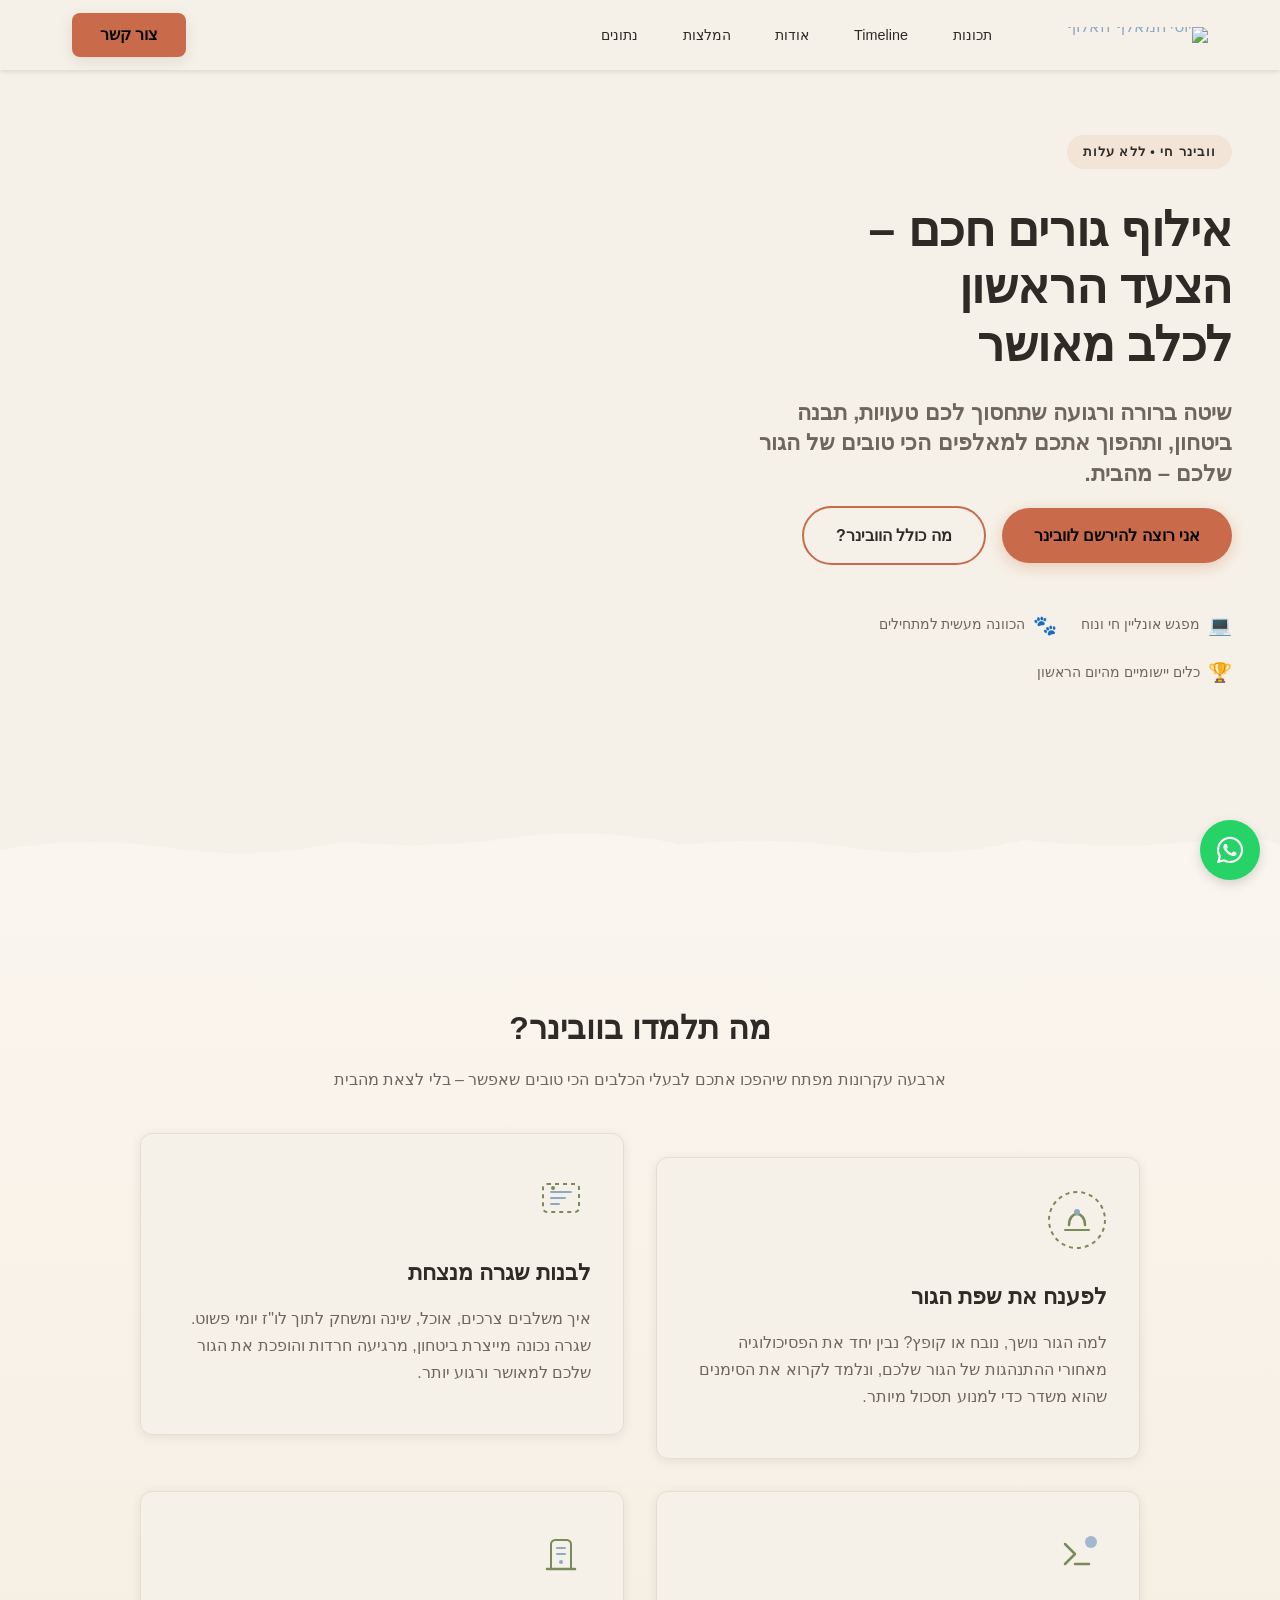
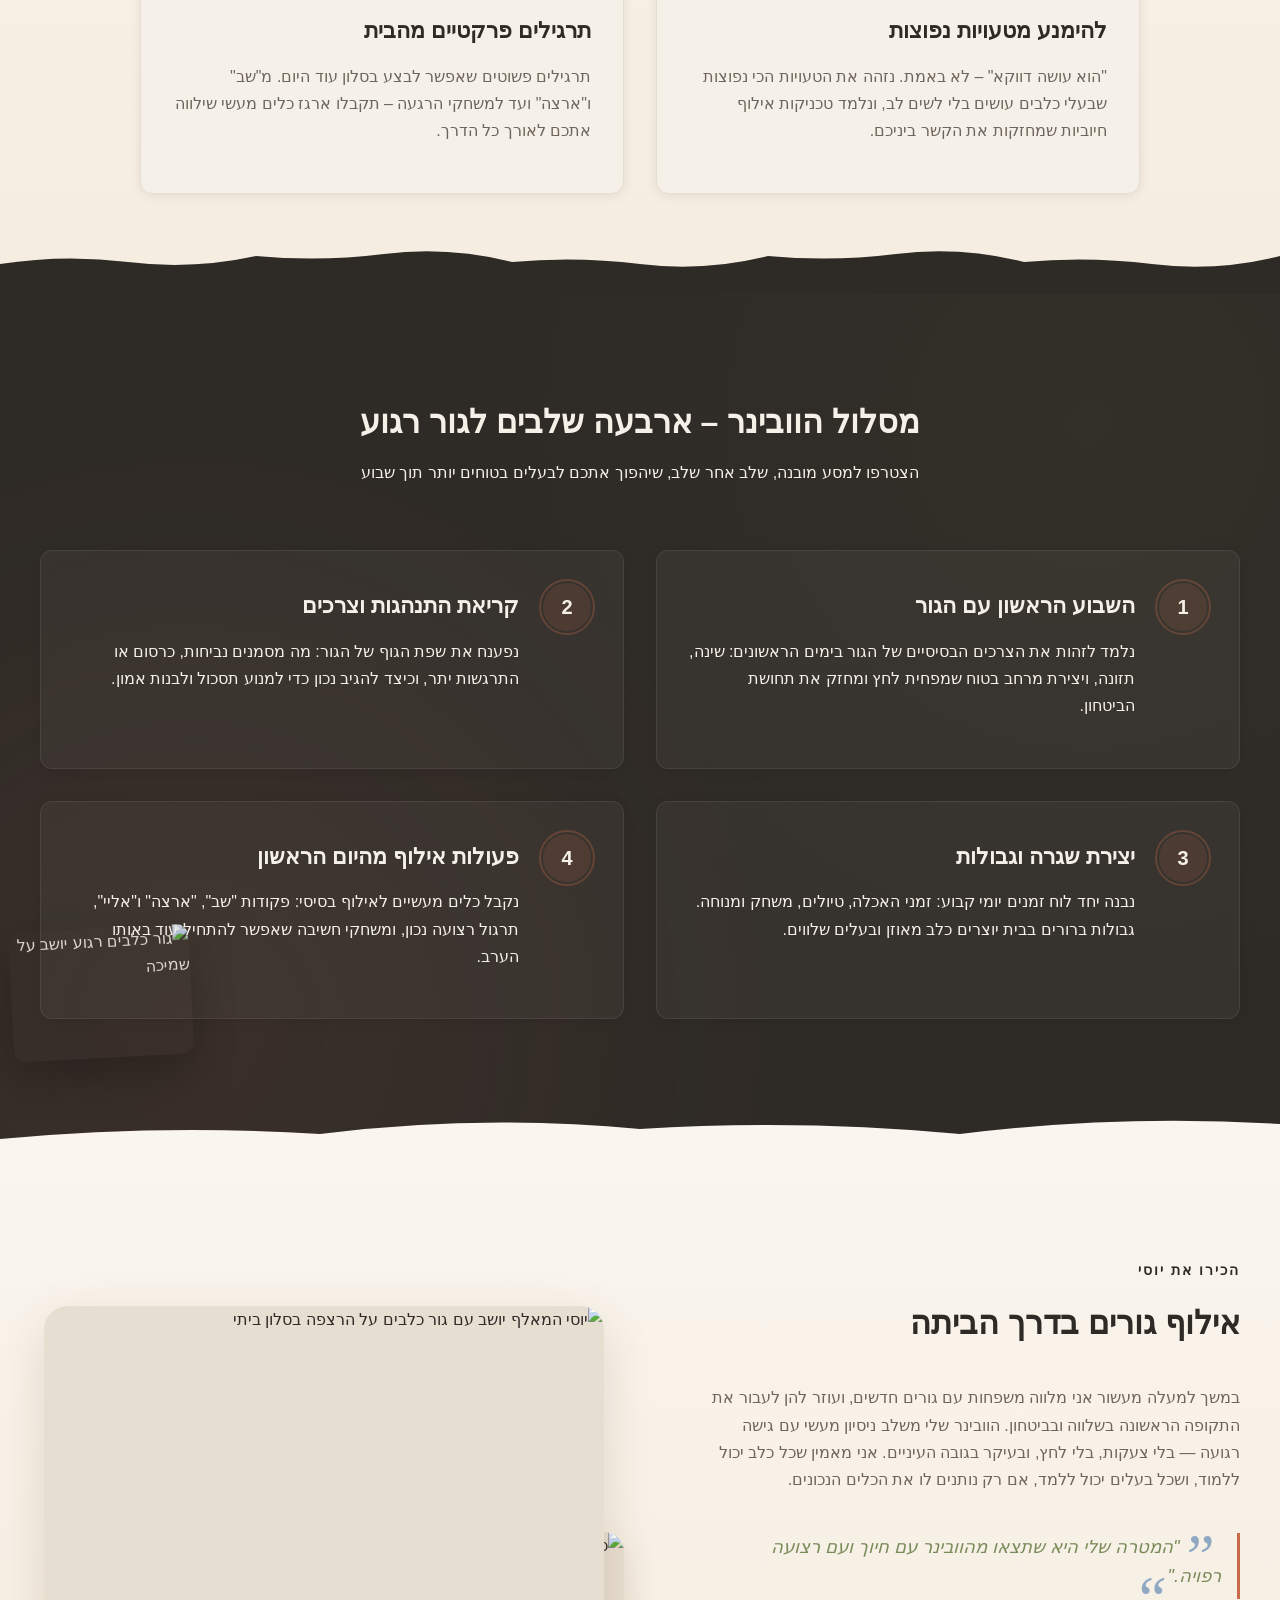
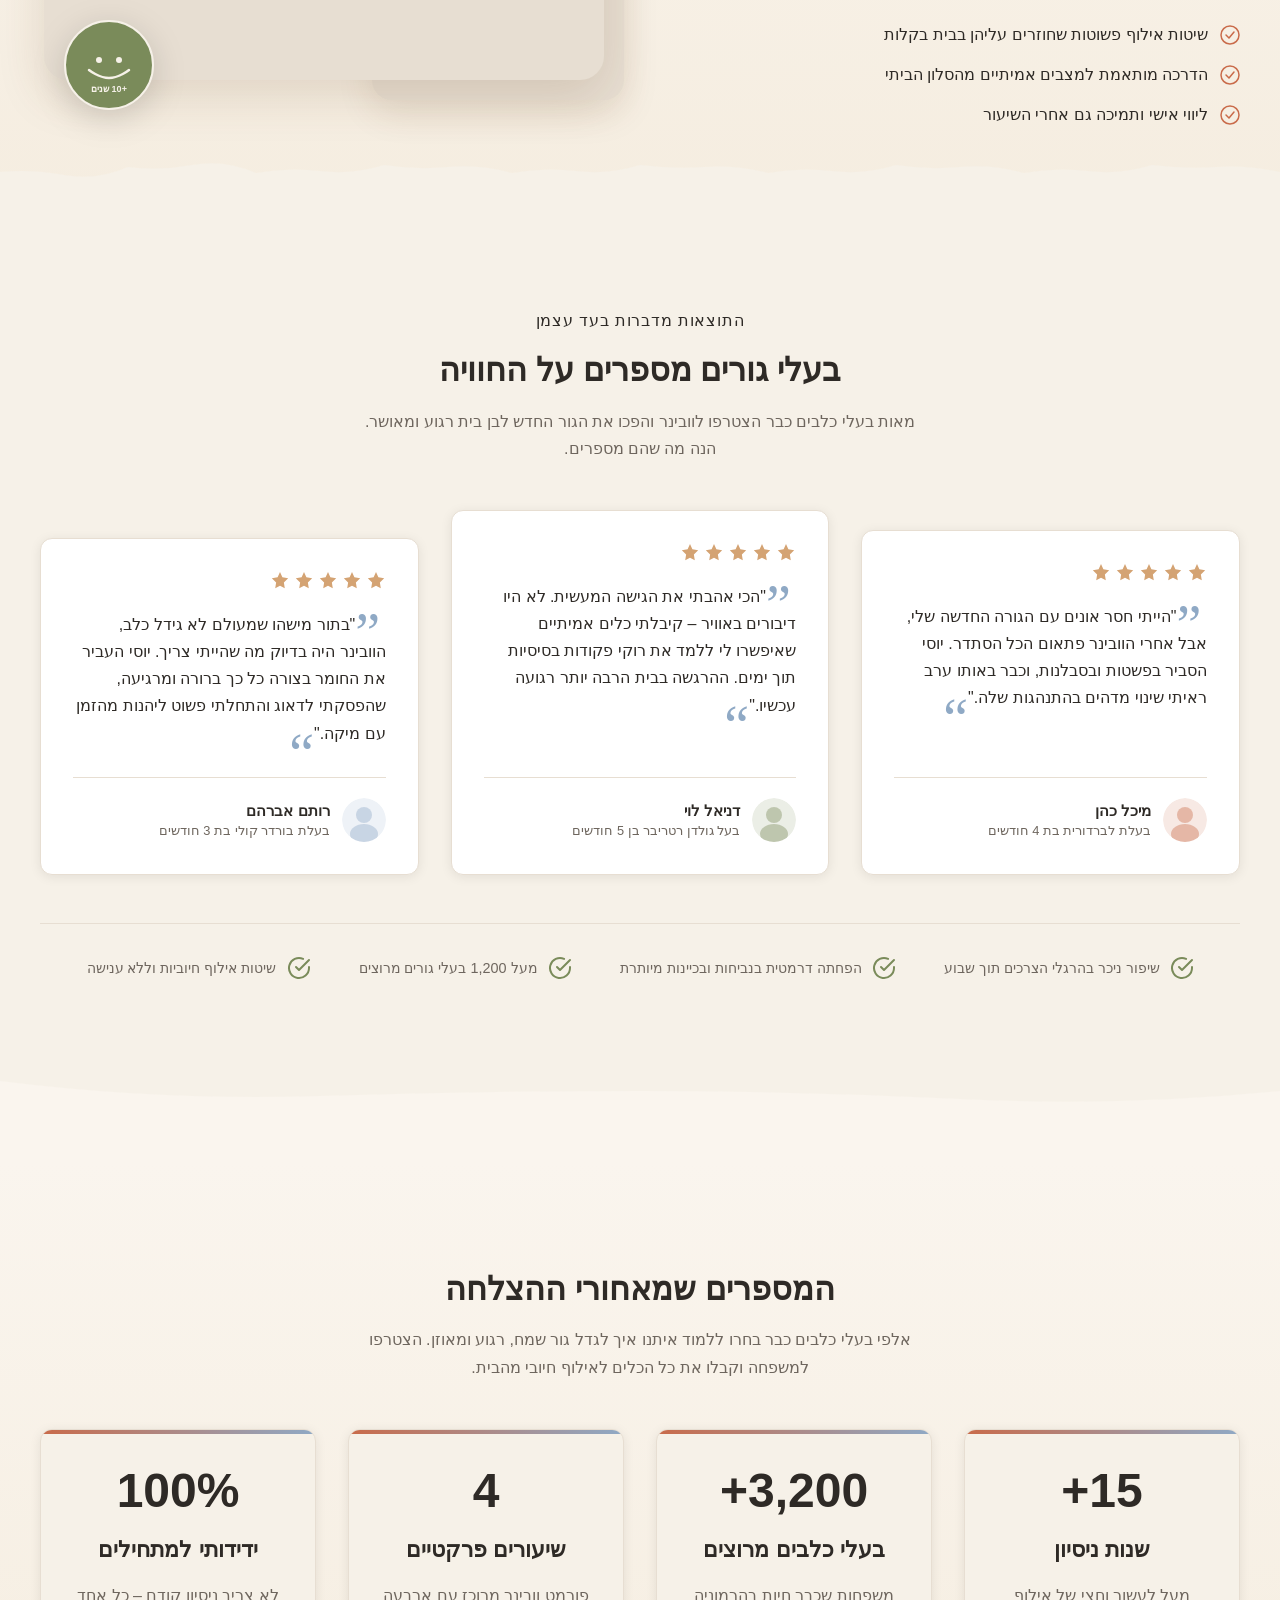
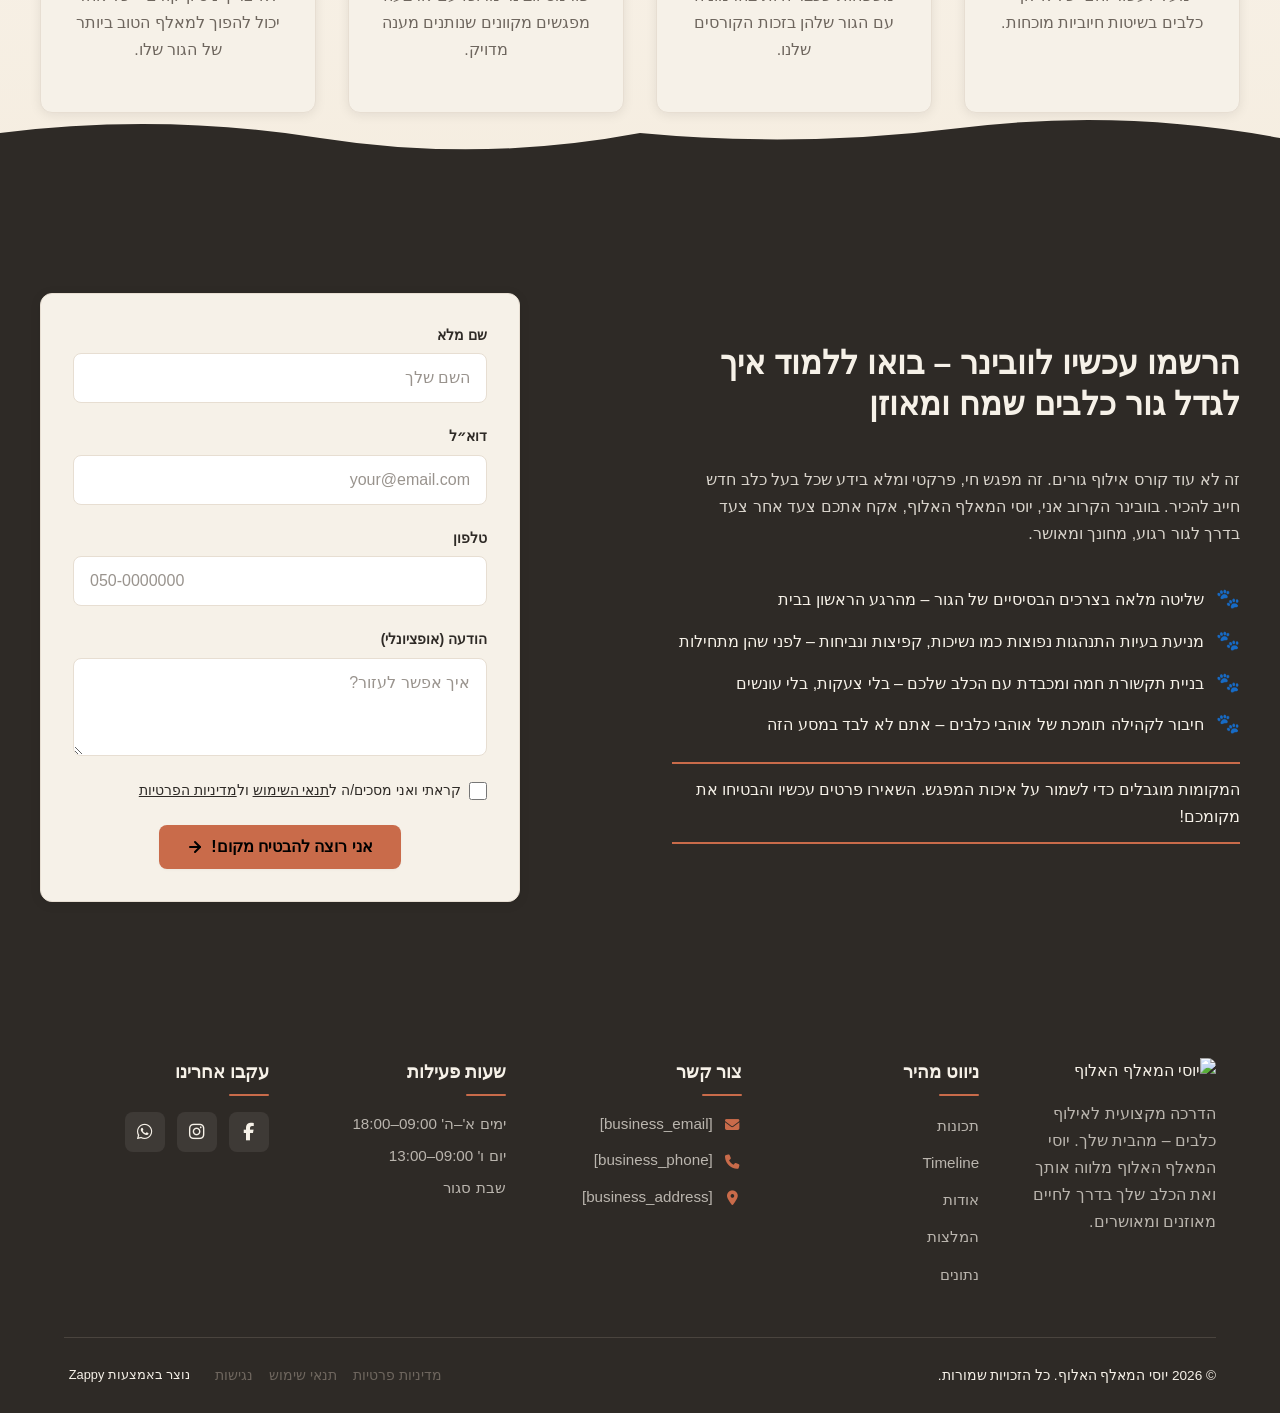
==== public/index.html @ 46dae502 "Initial website commit" ====
<!doctype html><html dir="rtl" lang="he"><head><meta charset="UTF-8"><meta content="width=device-width,initial-scale=1" name="viewport"><meta content="index, follow" name="robots"><title>אילוף גורים בשידור חי — יוסי המאלף האלוף</title><meta content="הצטרפו לוובינר אילוף גורים מקוון עם יוסי המאלף האלוף ולמדו שיטות אילוף מעשיות, פתרונות להתנהגויות נפוצות ובניית תקשורת מנצחת עם הגור החדש שלכם. הירשמו עכשיו!" name="description"><meta content="אילוף גורים אונליין, קורס אילוף כלבים בשידור חי, וובינר אילוף גורים, לימוד אילוף כלבים מהבית, אילוף גורים מתחילים" name="keywords"><link href="/assets/favicon.ico" rel="icon" type="image/x-icon"><link href="/assets/favicon-16x16.png" rel="icon" type="image/png" sizes="16x16"><link href="/assets/favicon-32x32.png" rel="icon" type="image/png" sizes="32x32"><link href="/assets/favicon-48x48.png" rel="icon" type="image/png" sizes="48x48"><link href="/assets/favicon-192x192.png" rel="icon" type="image/png" sizes="192x192"><link href="/assets/favicon-512x512.png" rel="icon" type="image/png" sizes="512x512"><link href="/assets/apple-touch-icon.png" rel="apple-touch-icon"><script>!function(){"use strict";var t="85d614ec-9778-421d-ad8a-aecf2ba2b3a2",e="https://api.zappy5.com/api/analytics/track",a=18e5,n=2592e6,o=!0,i=!0,r=!0;var s=function(){var e="zappy_visitor_"+t,a=null;try{if(a=localStorage.getItem(e)){var o=JSON.parse(a),i=Date.now();if(i-o.created<n)return o.lastSeen=i,localStorage.setItem(e,JSON.stringify(o)),o.id}}catch(t){console.warn("Zappy Analytics: LocalStorage not available")}var r="zv_"+Date.now()+"_"+Math.random().toString(36).substr(2,9);try{localStorage.setItem(e,JSON.stringify({id:r,created:Date.now(),lastSeen:Date.now()}))}catch(t){}return r}(),c=function(){var e="zappy_session_"+t,n=null;try{if(n=sessionStorage.getItem(e)){var o=JSON.parse(n),i=Date.now();if(i-o.timestamp<a)return o.timestamp=i,sessionStorage.setItem(e,JSON.stringify(o)),o.id}}catch(t){console.warn("Zappy Analytics: SessionStorage not available")}var r="zs_"+Date.now()+"_"+Math.random().toString(36).substr(2,9);try{sessionStorage.setItem(e,JSON.stringify({id:r,timestamp:Date.now()}))}catch(t){}return r}();function l(a,n){n=n||{};var o={website_id:t,event_type:a,page_path:window.location.pathname,referrer:document.referrer||"direct",visitor_id:s,session_id:c,metadata:n};if(navigator.sendBeacon){var i=new Blob([JSON.stringify(o)],{type:"application/json"});navigator.sendBeacon(e,i)}else fetch(e,{method:"POST",headers:{"Content-Type":"application/json"},body:JSON.stringify(o),keepalive:!0}).catch(function(t){console.warn("Zappy Analytics: Failed to track event",t)})}o&&l("pageview",{title:document.title,url:window.location.href}),i&&document.addEventListener("click",function(t){var e=t.target;if("BUTTON"===e.tagName||e.closest("button")){var a="BUTTON"===e.tagName?e:e.closest("button");l("click",{element:"button",text:a.textContent.trim().substring(0,100),id:a.id||null,class:a.className||null})}else if("A"===e.tagName||e.closest("a")){var n="A"===e.tagName?e:e.closest("a");l("navigation",{element:"link",text:n.textContent.trim().substring(0,100),href:n.href,external:n.hostname!==window.location.hostname})}},!0),r&&document.addEventListener("submit",function(t){var e=t.target;l("form_submit",{form_id:e.id||null,form_name:e.name||null,form_action:e.action||null,form_method:e.method||"GET"})},!0);var d=Date.now();window.addEventListener("beforeunload",function(){l("page_unload",{time_on_page:Math.floor((Date.now()-d)/1e3),page_path:window.location.pathname})}),window.zappyAnalytics={track:l,getVisitorId:function(){return s},getSessionId:function(){return c}}}()</script><meta content="אילוף גורים בשידור חי — יוסי המאלף האלוף" property="og:title"><meta content="הצטרפו לוובינר אילוף גורים מקוון עם יוסי המאלף האלוף ולמדו שיטות אילוף מעשיות, פתרונות להתנהגויות נפוצות ובניית תקשורת מנצחת עם הגור החדש שלכם. הירשמו עכשיו!" property="og:description"><meta content="summary_large_image" name="twitter:card"><meta content="אילוף גורים בשידור חי — יוסי המאלף האלוף" name="twitter:title"><meta content="הצטרפו לוובינר אילוף גורים מקוון עם יוסי המאלף האלוף ולמדו שיטות אילוף מעשיות, פתרונות להתנהגויות נפוצות ובניית תקשורת מנצחת עם הגור החדש שלכם. הירשמו עכשיו!" name="twitter:description"><meta content="website" property="og:type"><meta content="he_IL" property="og:locale"><link href="https://cdnjs.cloudflare.com/ajax/libs/font-awesome/6.4.0/css/all.min.css" rel="stylesheet"><style>.skip-link{position:absolute;top:0;left:0;transform:translateY(-200%);padding:12px 18px;background:var(--bg-dark,#1a1a1a);color:var(--text-light,#fff);font-weight:600;border-radius:0 0 8px 0;z-index:10000}.skip-link:focus{transform:none;outline:2px solid var(--ring,#fff);outline-offset:2px}:focus-visible{outline:2px solid var(--ring,currentColor);outline-offset:3px}</style><link href="/assets/favicon.ico" rel="icon" type="image/x-icon"><link href="/assets/favicon-16x16.png" rel="icon" type="image/png" sizes="16x16"><link href="/assets/favicon-32x32.png" rel="icon" type="image/png" sizes="32x32"><link href="/assets/favicon-48x48.png" rel="icon" type="image/png" sizes="48x48"><link href="/assets/favicon-192x192.png" rel="icon" type="image/png" sizes="192x192"><link href="/assets/favicon-512x512.png" rel="icon" type="image/png" sizes="512x512"><link href="/assets/apple-touch-icon.png" rel="apple-touch-icon"><link href="https://cdn.jsdelivr.net/npm/vanilla-cookieconsent@3/dist/cookieconsent.css" rel="stylesheet"><script src="https://cdn.jsdelivr.net/npm/vanilla-cookieconsent@3/dist/cookieconsent.umd.js"></script><script src="https://cdn.jsdelivr.net/gh/mickidum/acc_toolbar/acctoolbar/acctoolbar.min.js"></script><link href="/styles.css" rel="stylesheet"><script>window.ZAPPY_WEBSITE_ID="85d614ec-9778-421d-ad8a-aecf2ba2b3a2",window.ZAPPY_API_BASE="https://api.zappy5.com"</script><style id="zappy-dropdown-submenu-styles">#navMenu li:has(.sub-menu),.nav-menu li:has(.sub-menu),.navbar li:has(.sub-menu),nav li:has(.sub-menu){position:relative}#navMenu .sub-menu,.nav-menu .sub-menu,.navbar .sub-menu,nav .sub-menu{display:block!important;position:absolute!important;top:100%;left:0;min-width:220px;background:#fff;border-radius:8px;box-shadow:0 8px 25px rgba(0,0,0,.15);padding:8px 0;opacity:0;visibility:hidden;transform:translateY(10px);transition:all .3s ease;z-index:1000;list-style:none;pointer-events:none}#navMenu li:hover>.sub-menu,.nav-menu li:hover>.sub-menu,.navbar li:hover>.sub-menu,nav li:hover>.sub-menu{opacity:1!important;visibility:visible!important;transform:translateY(0)!important;pointer-events:auto!important}.sub-menu li{list-style:none;margin:0;padding:0}.sub-menu a{display:block!important;padding:10px 16px!important;color:var(--text-dark,#333)!important;font-weight:500;text-decoration:none;white-space:nowrap;transition:background-color .2s}.sub-menu .zappy-nav-child>a{padding-left:28px!important;font-size:.9em!important;opacity:.85!important}[dir=rtl] .sub-menu .zappy-nav-child>a,html[lang=ar] .sub-menu .zappy-nav-child>a,html[lang=he] .sub-menu .zappy-nav-child>a{padding-left:10px!important;padding-right:28px!important}.sub-menu .zappy-nav-parent>a{font-weight:600!important}.sub-menu a:hover{background-color:#f5f5f5}[dir=rtl] .nav-menu .sub-menu,[dir=rtl] .navbar .sub-menu,[dir=rtl] nav .sub-menu,html[lang=ar] .nav-menu .sub-menu,html[lang=ar] .navbar .sub-menu,html[lang=ar] nav .sub-menu,html[lang=he] .nav-menu .sub-menu,html[lang=he] .navbar .sub-menu,html[lang=he] nav .sub-menu{left:auto!important;right:0!important}.sub-menu:empty,.sub-menu:not(:has(li)):not(:has(> a)),.sub-menu:not(:has(li:not(.zappy-hidden-menu-item))):not(:has(> a)){display:none!important;opacity:0!important;visibility:hidden!important;pointer-events:none!important}li:has(.menu-group-title):hover>.sub-menu{opacity:1!important;visibility:visible!important;transform:translateY(0)!important;pointer-events:auto!important}#navMenu>li>.menu-group-title,.nav-menu>li>.menu-group-title{display:inline-block;padding:.5rem 1rem;cursor:default;user-select:none}@media (max-width:768px){#navMenu .sub-menu,.nav-menu .sub-menu,.navbar .sub-menu,nav .sub-menu{position:static!important;transform:none!important;box-shadow:none!important;background:0 0!important;max-height:0;overflow:hidden;opacity:0;visibility:hidden;transition:max-height .3s ease,opacity .3s ease;padding:0!important;border-radius:0!important}#navMenu .sub-menu.mobile-expanded,.nav-menu .sub-menu.mobile-expanded,.navbar .sub-menu.mobile-expanded{max-height:none!important;overflow-y:visible!important;opacity:1!important;visibility:visible!important;padding:8px 0 8px 16px!important}[dir=rtl] .sub-menu.mobile-expanded,html[lang=he] .sub-menu.mobile-expanded{padding:8px 16px 8px 0!important}#navMenu li:hover>.sub-menu,.nav-menu li:hover>.sub-menu,.navbar li:hover>.sub-menu,nav li:hover>.sub-menu{opacity:0;visibility:hidden;pointer-events:none}#navMenu li>.sub-menu.mobile-expanded,.nav-menu li>.sub-menu.mobile-expanded,.navbar li>.sub-menu.mobile-expanded,nav li>.sub-menu.mobile-expanded{opacity:1!important;visibility:visible!important;pointer-events:auto!important}#navMenu li:has(.sub-menu),.nav-menu li:has(.sub-menu),.navbar li:has(.sub-menu),nav li:has(.sub-menu){display:flex!important;flex-wrap:wrap!important;align-items:center!important;position:relative!important;min-height:44px!important}#navMenu li:has(.sub-menu)>a,.nav-menu li:has(.sub-menu)>a,.navbar li:has(.sub-menu)>a,nav li:has(.sub-menu)>a{flex:1!important;min-width:0!important}#navMenu li:has(.sub-menu)>.menu-group-title,.nav-menu li:has(.sub-menu)>.menu-group-title,.navbar li:has(.sub-menu)>.menu-group-title,nav li:has(.sub-menu)>.menu-group-title{flex:1!important;min-width:0!important;padding:0!important;line-height:inherit!important}#navMenu li:has(.sub-menu)>.sub-menu,.nav-menu li:has(.sub-menu)>.sub-menu,.navbar li:has(.sub-menu)>.sub-menu,nav li:has(.sub-menu)>.sub-menu{flex-basis:100%!important;width:100%!important}#navMenu li:has(.sub-menu)>a [class*=arrow],#navMenu li:has(.sub-menu)>a [class*=chevron],.nav-menu li:has(.sub-menu)>a .fa-angle-down,.nav-menu li:has(.sub-menu)>a .fa-chevron-down,.nav-menu li:has(.sub-menu)>a [class*=arrow],.nav-menu li:has(.sub-menu)>a [class*=chevron],nav li:has(.sub-menu)>a [class*=arrow],nav li:has(.sub-menu)>a [class*=chevron]{display:none!important;visibility:hidden!important}.mobile-submenu-toggle{display:flex!important;align-items:center!important;justify-content:center!important;width:44px!important;height:auto!important;background:0 0!important;border:none!important;cursor:pointer!important;color:var(--text-dark)!important;position:static!important;flex-shrink:0!important;align-self:stretch!important;z-index:2!important;padding:0!important;margin:0!important}.mobile-submenu-toggle::after{content:''!important;width:0!important;height:0!important;border-left:6px solid transparent!important;border-right:6px solid transparent!important;border-top:7px solid currentColor!important;transition:transform .3s ease!important}.mobile-submenu-toggle.expanded::after{transform:rotate(180deg)!important}.sub-menu a{padding:10px 0!important;display:block!important;color:var(--text-dark)!important;white-space:normal!important}.sub-menu .zappy-nav-child>a{padding-left:28px!important;font-size:.9em!important;opacity:.85!important}[dir=rtl] .sub-menu .zappy-nav-child>a,html[lang=ar] .sub-menu .zappy-nav-child>a,html[lang=he] .sub-menu .zappy-nav-child>a{padding-left:0!important;padding-right:28px!important}.sub-menu .zappy-nav-parent>a{font-weight:600!important}#navMenu.active,.nav-menu.active{max-width:100vw!important;overflow-x:hidden!important;box-sizing:border-box!important}.navbar .sub-menu li a,.zappy-products-dropdown .sub-menu a,nav.navbar .sub-menu li a{color:var(--text-dark)!important}}@media (min-width:769px){.mobile-submenu-toggle{display:none!important}}</style><style id="zappy-widget-visibility">html[dir=rtl] .whatsapp-float{right:20px!important;left:auto!important}html:not([dir]) .whatsapp-float,html[dir=ltr] .whatsapp-float{left:20px!important;right:auto!important}html[dir=rtl] #mic-access-tool-general-button,html[dir=rtl] #mic-init-access-tool #mic-access-tool-general-button,html[dir=rtl] #mic-init-access-tool .mic-access-tool-general-button,html[dir=rtl] ._access-icon,html[dir=rtl] .mic-access-tool-general-button{left:20px!important;right:auto!important}html:not([dir]) #mic-access-tool-general-button,html:not([dir]) #mic-init-access-tool #mic-access-tool-general-button,html:not([dir]) #mic-init-access-tool .mic-access-tool-general-button,html:not([dir]) ._access-icon,html:not([dir]) .mic-access-tool-general-button,html[dir=ltr] #mic-access-tool-general-button,html[dir=ltr] #mic-init-access-tool #mic-access-tool-general-button,html[dir=ltr] #mic-init-access-tool .mic-access-tool-general-button,html[dir=ltr] ._access-icon,html[dir=ltr] .mic-access-tool-general-button{right:20px!important;left:auto!important}@media (max-width:768px){.whatsapp-float{display:flex!important}}@media (min-width:769px){.whatsapp-float{display:flex!important}}@media (max-width:768px){#mic-access-tool-general-button,#mic-init-access-tool #mic-access-tool-general-button,#mic-init-access-tool .mic-access-tool-general-button,._access-icon,.mic-access-tool-general-button{display:flex!important;visibility:visible!important;opacity:1!important;pointer-events:auto!important}#mic-access-tool-box.opened-mic-access-tool,#mic-init-access-tool #mic-access-tool-box.opened-mic-access-tool,.mic-access-tool-box.opened-mic-access-tool{visibility:visible!important;opacity:1!important;pointer-events:auto!important}}@media (min-width:769px){#mic-access-tool-general-button,#mic-init-access-tool #mic-access-tool-general-button,#mic-init-access-tool .mic-access-tool-general-button,._access-icon,.mic-access-tool-general-button{display:flex!important;visibility:visible!important;opacity:1!important;pointer-events:auto!important}#mic-access-tool-box.opened-mic-access-tool,#mic-init-access-tool #mic-access-tool-box.opened-mic-access-tool,.mic-access-tool-box.opened-mic-access-tool{visibility:visible!important;opacity:1!important;pointer-events:auto!important}}</style></head><body><a href="#main" class="skip-link">דלג לתוכן הראשי</a><nav class="navbar" dir="rtl"><button class="mobile-toggle" aria-label="Menu" id="mobileToggle"><svg viewBox="0 0 24 24" fill="none" height="24" width="24" class="hamburger-icon"><path d="M3 12h18M3 6h18M3 18h18" stroke="currentColor" stroke-linecap="round" stroke-width="2"/></svg> <svg viewBox="0 0 24 24" fill="none" height="24" width="24" class="close-icon" style="display:none"><path d="M18 6L6 18M6 6l12 12" stroke="currentColor" stroke-linecap="round" stroke-width="2"/></svg></button> <button class="phone-header-btn" aria-label="Call" data-phone="[business_phone]"><svg viewBox="0 0 24 24" fill="currentColor" height="20" width="20"><path d="M22 16.92v3a2 2 0 0 1-2.18 2 19.79 19.79 0 0 1-8.63-3.07 19.5 19.5 0 0 1-6-6 19.79 19.79 0 0 1-3.07-8.67A2 2 0 0 1 4.11 2h3a2 2 0 0 1 2 1.72 12.84 12.84 0 0 0 .7 2.81 2 2 0 0 1-.45 2.11L8.09 9.91a16 16 0 0 0 6 6l1.27-1.27a2 2 0 0 1 2.11-.45 12.84 12.84 0 0 0 2.81.7A2 2 0 0 1 22 16.92z"/></svg></button><div class="nav-container"><div class="nav-right-group"><div class="nav-brand"><a href="/" class="logo-link"><img alt="יוסי המאלף האלוף" src="/assets/site-----image-1.webp" class="logo"></a></div><ul class="nav-menu" id="navMenu"><li><a href="#features">תכונות</a></li><li><a href="#timeline">Timeline</a></li><li><a href="#about">אודות</a></li><li><a href="#testimonials">המלצות</a></li><li><a href="#stats">נתונים</a></li><li class="mobile-contact-link nav-cta-mobile-item"><a href="#contact" class="nav-cta-btn">צור קשר</a></li></ul></div><div class="nav-cta-container"><a href="#contact" class="nav-cta-btn">צור קשר</a></div></div></nav><script>window.addEventListener("load",function(){const e=document.querySelector(".navbar, nav, header");if(!e)return void console.log("[Navbar] Navbar element not found");let t=document.getElementById("mobileToggle")||document.querySelector(".mobile-toggle")||document.querySelector(".hamburger")||document.querySelector(".hamburger-menu")||document.querySelector(".menu-toggle")||document.querySelector(".burger-menu")||document.querySelector('[aria-label="Menu"]')||document.querySelector('[aria-label="תפריט"]');const o=document.querySelector(".phone-header-btn"),n=window.getComputedStyle(e);let r=n.backgroundColor;if(console.log("[Navbar] Initial navbar background:",r),"transparent"===r||"rgba(0, 0, 0, 0)"===r||r.startsWith("rgba")&&r.includes(", 0)")){const e=n.backgroundImage;if(e&&"none"!==e)console.log("[Navbar] Navbar has background image/gradient, using dark text"),r="rgb(240, 240, 240)";else{const e=window.getComputedStyle(document.body).backgroundColor;console.log("[Navbar] Navbar transparent, using body background:",e),r=e}}const a=r.match(/\d+/g);if(a&&a.length>=3){const e=(.299*parseInt(a[0])+.587*parseInt(a[1])+.114*parseInt(a[2]))/255;console.log("[Navbar] Mobile button colors preserved from Claude CSS (luminance:",e.toFixed(2)+")");const n=document.createElement("style");n.id="zappy-mobile-nav-fix";document.documentElement.lang;document.documentElement.dir,n.textContent='\n        /* Hide mobile buttons on desktop, show only on mobile */\n        @media (min-width: 769px) {\n          .mobile-toggle,\n          .phone-header-btn {\n            display: none !important;\n          }\n        }\n        \n        /* Show and position mobile buttons correctly on mobile */\n        @media (max-width: 768px) {\n          .navbar,\n          nav.navbar {\n            min-height: 70px !important;\n          }\n\n          .mobile-toggle,\n          .phone-header-btn {\n            position: absolute !important;\n            top: 0 !important;\n            bottom: 0 !important;\n            margin-top: auto !important;\n            margin-bottom: auto !important;\n            transform: none !important;\n            z-index: 1001 !important;\n            display: flex !important;\n            align-items: center !important;\n            justify-content: center !important;\n            width: 36px !important;\n            height: 36px !important;\n            border-radius: 50% !important;\n            border: none !important;\n            cursor: pointer !important;\n            padding: 6px !important;\n            background: none !important;\n            color: var(--nav-text, var(--text-dark)) !important;\n            touch-action: manipulation !important;\n            -webkit-tap-highlight-color: transparent !important;\n          }\n\n          html[data-zappy-site-type="ecommerce"] .phone-header-btn,\n          body[data-zappy-site-type="ecommerce"] .phone-header-btn,\n          html[data-zappy-site-type="ecommerce"] header .phone-header-btn,\n          html[data-zappy-site-type="ecommerce"] nav .phone-header-btn {\n            display: none !important;\n            visibility: hidden !important;\n            width: 0 !important;\n            height: 0 !important;\n            min-width: 0 !important;\n            overflow: hidden !important;\n          }\n          \n          /* LTR positioning (default): hamburger LEFT, phone RIGHT */\n          html:not([dir="rtl"]):not([lang="he"]):not([lang="ar"]) .mobile-toggle,\n          html[dir="ltr"] .mobile-toggle {\n            left: 12px !important;\n            right: auto !important;\n          }\n          html:not([dir="rtl"]):not([lang="he"]):not([lang="ar"]) .phone-header-btn,\n          html[dir="ltr"] .phone-header-btn {\n            right: 12px !important;\n            left: auto !important;\n          }\n          \n          /* RTL positioning: hamburger RIGHT, phone LEFT */\n          html[dir="rtl"] .mobile-toggle,\n          html[lang="he"] .mobile-toggle,\n          html[lang="ar"] .mobile-toggle {\n            right: 12px !important;\n            left: auto !important;\n          }\n          html[dir="rtl"] .phone-header-btn,\n          html[lang="he"] .phone-header-btn,\n          html[lang="ar"] .phone-header-btn {\n            left: 12px !important;\n            right: auto !important;\n          }\n          \n          /* CRITICAL: Ensure nav-container has min-height on mobile */\n          /* All children are positioned absolutely/fixed on mobile, so height:auto collapses to 0 */\n          .nav-container {\n            min-height: 70px !important;\n            position: relative !important;\n          }\n          \n          /* Ensure SVG icons are properly sized and inherit color */\n          .mobile-toggle svg,\n          .phone-header-btn svg {\n            width: 24px !important;\n            height: 24px !important;\n            /* Don\'t force display - let JavaScript control hamburger/close toggle */\n          }\n          \n          /* Reset nav-cta-container on mobile - remove desktop box-shadow/padding */\n          /* that creates a visible ghost box when CTA button is hidden */\n          .nav-cta-container {\n            box-shadow: none !important;\n            padding: 0 !important;\n          }\n          \n          /* Hide nav-cta-container entirely on mobile when there\'s no lang-switcher */\n          /* (only the CTA button is inside, and it\'s hidden on mobile) */\n          .nav-cta-container:not(:has(.lang-switcher)) {\n            display: none !important;\n          }\n          \n          /* CRITICAL: Prevent hero image fade gradient from bleeding over headline text */\n          /* The .image-fade-gradient has bottom: -30px (extends below parent) */\n          /* On mobile stacked layout, this overlaps the h1 text below the image */\n          .hero-image-column {\n            overflow: hidden !important;\n          }\n          .image-fade-gradient {\n            bottom: 0 !important;\n          }\n          \n          /* Hide desktop language switcher on mobile - hamburger menu handles it */\n          /* High specificity to override stored CSS */\n          .lang-switcher,\n          .nav-cta-container .lang-switcher,\n          .nav-container .lang-switcher,\n          .navbar .lang-switcher,\n          .navbar .nav-cta-container .lang-switcher {\n            display: none !important;\n          }\n        }\n      ';const r=document.getElementById("zappy-mobile-nav-fix");r&&r.remove(),document.head.appendChild(n),console.log("[Navbar] Critical CSS injected for mobile nav positioning");const i=window.innerWidth<=768;if(t){const e=t.querySelector(".hamburger-icon"),o=t.querySelector(".close-icon");e&&(e.style.setProperty("width","24px","important"),e.style.setProperty("height","24px","important"),e.style.setProperty("display","block","important")),o&&(o.style.setProperty("width","24px","important"),o.style.setProperty("height","24px","important"),o.style.setProperty("display","none","important")),i?(t.style.setProperty("position","absolute","important"),t.style.setProperty("top","0","important"),t.style.setProperty("bottom","0","important"),t.style.setProperty("margin-top","auto","important"),t.style.setProperty("margin-bottom","auto","important"),t.style.setProperty("transform","none","important"),t.style.setProperty("z-index","1001","important"),t.style.removeProperty("left"),t.style.removeProperty("right"),console.log("[Navbar] Mobile toggle positioning applied (mobile viewport)")):(t.style.removeProperty("position"),t.style.removeProperty("top"),t.style.removeProperty("transform"),t.style.removeProperty("z-index"),t.style.removeProperty("left"),t.style.removeProperty("right"),console.log("[Navbar] Desktop viewport - cleared mobile toggle inline positioning"))}if(o){const e=o.querySelector("svg");e&&(e.style.width="24px",e.style.height="24px",e.setAttribute("width","24"),e.setAttribute("height","24")),i?(o.style.setProperty("position","absolute","important"),o.style.setProperty("top","0","important"),o.style.setProperty("bottom","0","important"),o.style.setProperty("margin-top","auto","important"),o.style.setProperty("margin-bottom","auto","important"),o.style.setProperty("transform","none","important"),o.style.setProperty("z-index","1001","important"),o.style.removeProperty("left"),o.style.removeProperty("right"),console.log("[Navbar] Phone button positioning applied (mobile viewport)")):(o.style.removeProperty("position"),o.style.removeProperty("top"),o.style.removeProperty("transform"),o.style.removeProperty("z-index"),o.style.removeProperty("left"),o.style.removeProperty("right"),console.log("[Navbar] Desktop viewport - cleared phone button inline positioning"))}}else console.log("[Navbar] Could not parse background color:",r);t=document.getElementById("mobileToggle")||document.querySelector(".mobile-toggle")||document.querySelector(".hamburger")||document.querySelector(".hamburger-menu")||document.querySelector(".menu-toggle")||document.querySelector(".burger-menu")||document.querySelector('[aria-label="Menu"]')||document.querySelector('[aria-label="תפריט"]');const i=document.getElementById("navMenu")||document.querySelector(".nav-menu")||document.querySelector(".nav-links")||document.querySelector("nav ul:not(.submenu)");if(!t||!i)return void console.log("[Navbar] Mobile toggle or menu not found:",{toggle:!!t,menu:!!i});i.id||(i.id="navMenu"),console.log("[Navbar] Initializing mobile menu...");const l=t.cloneNode(!0);t.parentNode.replaceChild(l,t);var s=0;function p(e){var t=Date.now();t-s<300||(s=t,function(e){e.preventDefault(),e.stopPropagation();const t=l.querySelector(".hamburger-icon"),o=l.querySelector(".close-icon");i.classList.contains("active")?(i.classList.remove("active"),t&&t.style.setProperty("display","block","important"),o&&o.style.setProperty("display","none","important"),document.body.style.overflow="",document.body.classList.remove("menu-open"),console.log("[Navbar] Menu closed")):(i.classList.add("active"),t&&t.style.setProperty("display","none","important"),o&&o.style.setProperty("display","block","important"),document.body.style.overflow="hidden",document.body.classList.add("menu-open"),console.log("[Navbar] Menu opened"))}(e))}l.addEventListener("click",p),l.addEventListener("touchend",p),document.addEventListener("keydown",function(e){if(("Escape"===e.key||"Esc"===e.key)&&i.classList.contains("active")){const e=l.querySelector(".hamburger-icon"),t=l.querySelector(".close-icon");i.classList.remove("active"),e&&e.style.setProperty("display","block","important"),t&&t.style.setProperty("display","none","important"),document.body.style.overflow="",document.body.classList.remove("menu-open"),console.log("[Navbar] Menu closed (Escape)")}}),i.querySelectorAll("a").forEach(function(e){e.addEventListener("click",function(){if("#"===this.getAttribute("href"))return;const e=l.querySelector(".hamburger-icon"),t=l.querySelector(".close-icon");i.classList.remove("active"),e&&e.style.setProperty("display","block","important"),t&&t.style.setProperty("display","none","important"),document.body.style.overflow="",document.body.classList.remove("menu-open"),console.log("[Navbar] Menu closed (link clicked)")})});var m=i.querySelectorAll(".dropdown-toggle");m.forEach(function(e){e.addEventListener("click",function(e){e.preventDefault(),e.stopPropagation();var t=this.closest(".nav-dropdown");t&&(t.parentNode.querySelectorAll(".nav-dropdown.open").forEach(function(e){e!==t&&e.classList.remove("open")}),t.classList.toggle("open"),console.log("[Navbar] Dropdown toggled:",t.classList.contains("open")?"open":"closed"))})}),document.addEventListener("click",function(e){e.target.closest(".nav-dropdown")||document.querySelectorAll(".nav-dropdown.open").forEach(function(e){e.classList.remove("open")})}),console.log("[Navbar] Dropdown handlers initialized for "+m.length+" dropdowns"),o&&o.addEventListener("click",function(){const e=document.querySelectorAll('a[href^="tel:"]'),t=e.length>0?e[0].getAttribute("href").replace("tel:",""):"[business_phone]";window.location.href="tel:"+t,console.log("[Navbar] Phone button clicked")}),console.log("[Navbar] Mobile menu initialized successfully")})</script><main id="main"><section class="index-hero-section" data-band-index="0" data-layout-spec="בית-hero" id="hero" data-hero-treatment="fade-bleed" data-hero-type="fullscreen-scrim" style="--hero-fade-color:var(--bg-light)"><img alt="גור כלבים מתוק באימון ביתי חם ונעים" src="/assets/site-index-hero-image-1.webp" class="hero-fade-img" data-context="A warm, cinematic close-up of a happy puppy looking up at a trainer's hand in a cozy sunlit living room. Soft natural light, neutral cream and beige tones, shallow depth of field, intimate and reassuring atmosphere for a pet training webinar landing page." data-placeholder="index-hero-image-1" height="600" loading="eager" width="1200" data-hero-bg="true" fetchpriority="high"><div class="hero-fade-content"><span class="hero-eyebrow">וובינר חי • ללא עלות</span><h1 class="display-xl">אילוף גורים חכם –<br>הצעד הראשון<br>לכלב מאושר</h1><h3 class="hero-subtitle">שיטה ברורה ורגועה שתחסוך לכם טעויות, תבנה ביטחון, ותהפוך אתכם למאלפים הכי טובים של הגור שלכם – מהבית.</h3><div class="hero-cta-row"><a href="#contact" class="btn-primary">אני רוצה להירשם לוובינר</a> <a href="#contact" class="btn-secondary">מה כולל הוובינר?</a></div><div class="hero-reassurance"><div class="reassurance-item"><span class="reassurance-icon" aria-hidden="true">💻</span> <span class="reassurance-text">מפגש אונליין חי ונוח</span></div><div class="reassurance-item"><span class="reassurance-icon" aria-hidden="true">🐾</span> <span class="reassurance-text">הכוונה מעשית למתחילים</span></div><div class="reassurance-item"><span class="reassurance-icon" aria-hidden="true">🏆</span> <span class="reassurance-text">כלים יישומיים מהיום הראשון</span></div></div></div><div class="index-hero-divider-wrapper"><svg viewBox="0 0 1200 80" xmlns="http://www.w3.org/2000/svg" data-no-icon-edit="true" preserveAspectRatio="none" aria-hidden="true"><path d="M0,80 L0,30 Q80,15 160,28 T320,22 Q400,30 480,18 T640,25 Q720,15 800,28 T960,20 Q1040,30 1120,22 T1200,28 L1200,80 Z" fill="#FAF5EE"/></svg></div></section><section class="index-features-section" data-band-index="1" data-layout-spec="בית-features" id="features"><div class="index-features-section__container"><div class="index-features-section__intro"><h2 class="index-features-section__title">מה תלמדו בוובינר?</h2><p class="index-features-section__subtitle">ארבעה עקרונות מפתח שיהפכו אתכם לבעלי הכלבים הכי טובים שאפשר – בלי לצאת מהבית</p></div><div class="index-features-section__grid"><article class="index-features-section__card index-features-section__card--1"><div class="index-features-section__card-icon" aria-hidden="true"><svg viewBox="0 0 60 60" fill="none" xmlns="http://www.w3.org/2000/svg" data-element-type="icon" data-icon-type="svg"><circle cx="30" cy="30" r="28" fill="var(--bg-light)" stroke="var(--secondary)" stroke-width="2" stroke-dasharray="4 4"/><path d="M22 35C22 28 26 24 30 24C34 24 38 28 38 35" stroke="var(--secondary)" stroke-linecap="round" stroke-width="2.5"/><circle cx="30" cy="22" r="3" fill="var(--accent)"/><path d="M18 40H42" stroke="var(--secondary)" stroke-linecap="round" stroke-width="2"/></svg></div><h3 class="index-features-section__card-title">לפענח את שפת הגור</h3><p class="index-features-section__card-text">למה הגור נושך, נובח או קופץ? נבין יחד את הפסיכולוגיה מאחורי ההתנהגות של הגור שלכם, ונלמד לקרוא את הסימנים שהוא משדר כדי למנוע תסכול מיותר.</p></article><article class="index-features-section__card index-features-section__card--2"><div class="index-features-section__card-icon" aria-hidden="true"><svg viewBox="0 0 60 60" fill="none" xmlns="http://www.w3.org/2000/svg" data-element-type="icon" data-icon-type="svg"><rect fill="var(--bg-light)" height="28" rx="4" stroke="var(--secondary)" stroke-dasharray="4 4" stroke-width="2" width="36" x="12" y="18"/><path d="M20 26H40" stroke="var(--accent)" stroke-linecap="round" stroke-width="2"/><path d="M20 32H34" stroke="var(--accent)" stroke-linecap="round" stroke-width="2"/><path d="M20 38H28" stroke="var(--accent)" stroke-linecap="round" stroke-width="2"/><circle cx="22" cy="22" r="2" fill="var(--secondary)"/></svg></div><h3 class="index-features-section__card-title">לבנות שגרה מנצחת</h3><p class="index-features-section__card-text">איך משלבים צרכים, אוכל, שינה ומשחק לתוך לו"ז יומי פשוט. שגרה נכונה מייצרת ביטחון, מרגיעה חרדות והופכת את הגור שלכם למאושר ורגוע יותר.</p></article><article class="index-features-section__card index-features-section__card--3"><div class="index-features-section__card-icon" aria-hidden="true"><svg viewBox="0 0 60 60" fill="none" xmlns="http://www.w3.org/2000/svg" data-element-type="icon" data-icon-type="svg"><path d="M18 20L28 30L18 40" stroke="var(--secondary)" stroke-linecap="round" stroke-width="2.5" stroke-linejoin="round"/><path d="M28 40H42" stroke="var(--secondary)" stroke-linecap="round" stroke-width="2.5"/><circle cx="44" cy="18" r="6" fill="var(--accent)" opacity="0.8"/></svg></div><h3 class="index-features-section__card-title">להימנע מטעויות נפוצות</h3><p class="index-features-section__card-text">"הוא עושה דווקא" – לא באמת. נזהה את הטעויות הכי נפוצות שבעלי כלבים עושים בלי לשים לב, ונלמד טכניקות אילוף חיוביות שמחזקות את הקשר ביניכם.</p></article><article class="index-features-section__card index-features-section__card--4"><div class="index-features-section__card-icon" aria-hidden="true"><svg viewBox="0 0 60 60" fill="none" xmlns="http://www.w3.org/2000/svg" data-element-type="icon" data-icon-type="svg"><path d="M20 45V20C20 18 22 16 24 16H36C38 16 40 18 40 20V45" stroke="var(--secondary)" stroke-linecap="round" stroke-width="2"/><path d="M16 45H44" stroke="var(--secondary)" stroke-linecap="round" stroke-width="2.5"/><path d="M26 24H34" stroke="var(--accent)" stroke-linecap="round" stroke-width="2"/><path d="M26 30H34" stroke="var(--accent)" stroke-linecap="round" stroke-width="2"/><circle cx="30" cy="38" r="2" fill="var(--accent)"/></svg></div><h3 class="index-features-section__card-title">תרגילים פרקטיים מהבית</h3><p class="index-features-section__card-text">תרגילים פשוטים שאפשר לבצע בסלון עוד היום. מ"שב" ו"ארצה" ועד למשחקי הרגעה – תקבלו ארגז כלים מעשי שילווה אתכם לאורך כל הדרך.</p></article></div></div><div class="index-features-section__divider-wrapper" aria-hidden="true"><svg viewBox="0 0 1200 60" xmlns="http://www.w3.org/2000/svg" data-no-icon-edit="true" preserveAspectRatio="none" aria-hidden="true"><path d="M0,60 L0,30 Q60,20 120,28 T240,22 Q300,28 360,20 T480,28 Q540,22 600,30 T720,22 Q780,28 840,20 T960,28 Q1020,22 1080,30 T1200,22 L1200,60 Z" fill="var(--bg-dark)"/></svg></div></section><section class="index-timeline-section" data-band-index="2" data-layout-spec="בית-timeline" id="timeline"><div class="index-timeline-section__container"><div class="index-timeline-section__header"><h2>מסלול הוובינר – ארבעה שלבים לגור רגוע</h2><p>הצטרפו למסע מובנה, שלב אחר שלב, שיהפוך אתכם לבעלים בטוחים יותר תוך שבוע</p></div><div class="index-timeline-section__grid"><div class="index-timeline-section__step"><div class="index-timeline-section__step-marker" aria-hidden="true"><span class="index-timeline-section__step-number">1</span></div><div class="index-timeline-section__step-body"><h3>השבוע הראשון עם הגור</h3><p>נלמד לזהות את הצרכים הבסיסיים של הגור בימים הראשונים: שינה, תזונה, ויצירת מרחב בטוח שמפחית לחץ ומחזק את תחושת הביטחון.</p></div></div><div class="index-timeline-section__step"><div class="index-timeline-section__step-marker" aria-hidden="true"><span class="index-timeline-section__step-number">2</span></div><div class="index-timeline-section__step-body"><h3>קריאת התנהגות וצרכים</h3><p>נפענח את שפת הגוף של הגור: מה מסמנים נביחות, כרסום או התרגשות יתר, וכיצד להגיב נכון כדי למנוע תסכול ולבנות אמון.</p></div></div><div class="index-timeline-section__step"><div class="index-timeline-section__step-marker" aria-hidden="true"><span class="index-timeline-section__step-number">3</span></div><div class="index-timeline-section__step-body"><h3>יצירת שגרה וגבולות</h3><p>נבנה יחד לוח זמנים יומי קבוע: זמני האכלה, טיולים, משחק ומנוחה. גבולות ברורים בבית יוצרים כלב מאוזן ובעלים שלווים.</p></div></div><div class="index-timeline-section__step index-timeline-section__step--last"><div class="index-timeline-section__step-marker" aria-hidden="true"><span class="index-timeline-section__step-number">4</span></div><div class="index-timeline-section__step-body"><h3>פעולות אילוף מהיום הראשון</h3><p>נקבל כלים מעשיים לאילוף בסיסי: פקודות "שב", "ארצה" ו"אליי", תרגול רצועה נכון, ומשחקי חשיבה שאפשר להתחיל עוד באותו הערב.</p></div><div class="index-timeline-section__step-image" aria-hidden="true"><img alt="גור כלבים רגוע יושב על שמיכה" src="/assets/site-index-timeline-image-1.webp" data-context="A warm, soft-focus close-up of a golden retriever puppy sitting calmly on a cream-colored knitted blanket, looking up with trusting eyes, gentle morning light from a nearby window, shallow depth of field, tender and reassuring mood for a pet training webinar landing page" data-placeholder="index-timeline-image-1" height="400" loading="lazy" width="600" decoding="async"></div></div></div></div><div class="index-timeline-section__divider-wrapper"><svg viewBox="0 0 1200 80" xmlns="http://www.w3.org/2000/svg" data-no-icon-edit="true" preserveAspectRatio="none" aria-hidden="true"><path d="M1200,0 L1200,80 L0,80 L0,60 Q150,45 300,55 Q450,35 600,50 Q750,40 900,55 Q1050,35 1200,45 Z" fill="#FAF5EE"/></svg></div></section><section class="index-about-section" data-band-index="3" data-layout-spec="בית-about" id="about"><div class="index-about-section__container"><div class="index-about-section__content"><span class="index-about-section__overline">הכירו את יוסי</span><h2 class="index-about-section__title">אילוף גורים בדרך הביתה</h2><p class="index-about-section__description">במשך למעלה מעשור אני מלווה משפחות עם גורים חדשים, ועוזר להן לעבור את התקופה הראשונה בשלווה ובביטחון. הוובינר שלי משלב ניסיון מעשי עם גישה רגועה — בלי צעקות, בלי לחץ, ובעיקר בגובה העיניים. אני מאמין שכל כלב יכול ללמוד, ושכל בעלים יכול ללמד, אם רק נותנים לו את הכלים הנכונים.</p><blockquote class="index-about-section__quote">"המטרה שלי היא שתצאו מהוובינר עם חיוך ועם רצועה רפויה."</blockquote><ul class="index-about-section__bullets"><li class="index-about-section__bullet-item"><svg viewBox="0 0 20 20" fill="none" height="20" width="20" xmlns="http://www.w3.org/2000/svg" data-element-type="icon" data-icon-type="svg" class="index-about-section__bullet-icon"><circle cx="10" cy="10" r="9" stroke="currentColor" stroke-width="1.5"/><path d="M6 10L9 13L14 7" stroke="currentColor" stroke-linecap="round" stroke-width="1.5" stroke-linejoin="round"/></svg> <span>שיטות אילוף פשוטות שחוזרים עליהן בבית בקלות</span></li><li class="index-about-section__bullet-item"><svg viewBox="0 0 20 20" fill="none" height="20" width="20" xmlns="http://www.w3.org/2000/svg" data-element-type="icon" data-icon-type="svg" class="index-about-section__bullet-icon"><circle cx="10" cy="10" r="9" stroke="currentColor" stroke-width="1.5"/><path d="M6 10L9 13L14 7" stroke="currentColor" stroke-linecap="round" stroke-width="1.5" stroke-linejoin="round"/></svg> <span>הדרכה מותאמת למצבים אמיתיים מהסלון הביתי</span></li><li class="index-about-section__bullet-item"><svg viewBox="0 0 20 20" fill="none" height="20" width="20" xmlns="http://www.w3.org/2000/svg" data-element-type="icon" data-icon-type="svg" class="index-about-section__bullet-icon"><circle cx="10" cy="10" r="9" stroke="currentColor" stroke-width="1.5"/><path d="M6 10L9 13L14 7" stroke="currentColor" stroke-linecap="round" stroke-width="1.5" stroke-linejoin="round"/></svg> <span>ליווי אישי ותמיכה גם אחרי השיעור</span></li></ul></div><div class="index-about-section__imagery"><div class="index-about-section__image-wrapper"><img alt="יוסי המאלף יושב עם גור כלבים על הרצפה בסלון ביתי" src="/assets/site-index-about-image-1.webp" class="index-about-section__main-image" data-context="A warm, candid photo of a dog trainer sitting on a living room floor with a golden retriever puppy, both looking relaxed and connected, soft natural window light, editorial style" data-placeholder="index-about-image-1" height="400" loading="lazy" width="600" decoding="async"><div class="index-about-section__tile"><img alt="כף רגל של גור מונחת על יד אדם" src="/assets/site-index-about-image-2.webp" class="index-about-section__tile-image" data-context="A close-up texture shot of a puppy paw resting gently on a human hand, soft focus, warm beige and cream tones, editorial detail" data-placeholder="index-about-image-2" height="200" loading="lazy" width="300" decoding="async"></div><div class="index-about-section__badge" aria-hidden="true"><svg viewBox="0 0 90 90" fill="none" height="90" width="90" xmlns="http://www.w3.org/2000/svg"><circle cx="45" cy="45" r="44" fill="var(--secondary)" stroke="var(--bg-light)" stroke-width="2"/><path d="M25 50C25 50 35 58 45 58C55 58 65 50 65 50" stroke="var(--bg-light)" stroke-linecap="round" stroke-width="2.5"/><circle cx="35" cy="40" r="3" fill="var(--bg-light)"/><circle cx="55" cy="40" r="3" fill="var(--bg-light)"/><text fill="var(--bg-light)" font-family="Manrope, sans-serif" font-size="9" font-weight="700" text-anchor="middle" x="45" y="72">+10 שנים</text></svg></div></div></div></div><div class="index-about-section__divider-wrapper"><svg viewBox="0 0 1200 80" xmlns="http://www.w3.org/2000/svg" data-no-icon-edit="true" preserveAspectRatio="none" aria-hidden="true"><path d="M0,80 L0,45 Q30,42 60,48 T120,40 Q150,44 180,38 T240,46 Q270,40 300,44 T360,38 Q390,43 420,40 T480,46 Q510,40 540,44 T600,38 Q630,42 660,40 T720,46 Q750,40 780,44 T840,38 Q870,43 900,40 T960,46 Q990,40 1020,44 T1080,38 Q1110,42 1140,40 T1200,45 L1200,80 Z" fill="var(--bg-light)"/></svg></div></section><section class="index-testimonials-section" data-band-index="4" data-layout-spec="בית-testimonials" id="testimonials"><div class="index-testimonials-section__container"><div class="index-testimonials-section__header"><p class="index-testimonials-section__kicker">התוצאות מדברות בעד עצמן</p><h2 class="index-testimonials-section__title">בעלי גורים מספרים על החוויה</h2><p class="index-testimonials-section__subtitle">מאות בעלי כלבים כבר הצטרפו לוובינר והפכו את הגור החדש לבן בית רגוע ומאושר. הנה מה שהם מספרים.</p></div><div class="index-testimonials-section__grid"><article class="index-testimonials-section__card"><div class="index-testimonials-section__card-stars" aria-hidden="true"><svg viewBox="0 0 20 20" fill="currentColor" height="20" width="20" xmlns="http://www.w3.org/2000/svg"><path d="M10 1L12.39 6.26L18.18 7.27L13.87 11.52L14.78 17.36L10 14.84L5.22 17.36L6.13 11.52L1.82 7.27L7.61 6.26L10 1Z"/></svg> <svg viewBox="0 0 20 20" fill="currentColor" height="20" width="20" xmlns="http://www.w3.org/2000/svg"><path d="M10 1L12.39 6.26L18.18 7.27L13.87 11.52L14.78 17.36L10 14.84L5.22 17.36L6.13 11.52L1.82 7.27L7.61 6.26L10 1Z"/></svg> <svg viewBox="0 0 20 20" fill="currentColor" height="20" width="20" xmlns="http://www.w3.org/2000/svg"><path d="M10 1L12.39 6.26L18.18 7.27L13.87 11.52L14.78 17.36L10 14.84L5.22 17.36L6.13 11.52L1.82 7.27L7.61 6.26L10 1Z"/></svg> <svg viewBox="0 0 20 20" fill="currentColor" height="20" width="20" xmlns="http://www.w3.org/2000/svg"><path d="M10 1L12.39 6.26L18.18 7.27L13.87 11.52L14.78 17.36L10 14.84L5.22 17.36L6.13 11.52L1.82 7.27L7.61 6.26L10 1Z"/></svg> <svg viewBox="0 0 20 20" fill="currentColor" height="20" width="20" xmlns="http://www.w3.org/2000/svg"><path d="M10 1L12.39 6.26L18.18 7.27L13.87 11.52L14.78 17.36L10 14.84L5.22 17.36L6.13 11.52L1.82 7.27L7.61 6.26L10 1Z"/></svg></div><blockquote class="index-testimonials-section__quote">"הייתי חסר אונים עם הגורה החדשה שלי, אבל אחרי הוובינר פתאום הכל הסתדר. יוסי הסביר בפשטות ובסבלנות, וכבר באותו ערב ראיתי שינוי מדהים בהתנהגות שלה."</blockquote><div class="index-testimonials-section__author"><div class="index-testimonials-section__author-avatar" aria-hidden="true"><svg viewBox="0 0 44 44" fill="none" height="44" width="44" xmlns="http://www.w3.org/2000/svg"><circle cx="22" cy="22" r="22" fill="var(--primary)" opacity="0.15"/><circle cx="22" cy="17" r="8" fill="var(--primary)" opacity="0.4"/><ellipse cx="22" cy="36" fill="var(--primary)" opacity="0.4" rx="14" ry="10"/></svg></div><div class="index-testimonials-section__author-info"><strong class="index-testimonials-section__author-name">מיכל כהן</strong> <span class="index-testimonials-section__author-role">בעלת לברדורית בת 4 חודשים</span></div></div></article><article class="index-testimonials-section__card"><div class="index-testimonials-section__card-stars" aria-hidden="true"><svg viewBox="0 0 20 20" fill="currentColor" height="20" width="20" xmlns="http://www.w3.org/2000/svg"><path d="M10 1L12.39 6.26L18.18 7.27L13.87 11.52L14.78 17.36L10 14.84L5.22 17.36L6.13 11.52L1.82 7.27L7.61 6.26L10 1Z"/></svg> <svg viewBox="0 0 20 20" fill="currentColor" height="20" width="20" xmlns="http://www.w3.org/2000/svg"><path d="M10 1L12.39 6.26L18.18 7.27L13.87 11.52L14.78 17.36L10 14.84L5.22 17.36L6.13 11.52L1.82 7.27L7.61 6.26L10 1Z"/></svg> <svg viewBox="0 0 20 20" fill="currentColor" height="20" width="20" xmlns="http://www.w3.org/2000/svg"><path d="M10 1L12.39 6.26L18.18 7.27L13.87 11.52L14.78 17.36L10 14.84L5.22 17.36L6.13 11.52L1.82 7.27L7.61 6.26L10 1Z"/></svg> <svg viewBox="0 0 20 20" fill="currentColor" height="20" width="20" xmlns="http://www.w3.org/2000/svg"><path d="M10 1L12.39 6.26L18.18 7.27L13.87 11.52L14.78 17.36L10 14.84L5.22 17.36L6.13 11.52L1.82 7.27L7.61 6.26L10 1Z"/></svg> <svg viewBox="0 0 20 20" fill="currentColor" height="20" width="20" xmlns="http://www.w3.org/2000/svg"><path d="M10 1L12.39 6.26L18.18 7.27L13.87 11.52L14.78 17.36L10 14.84L5.22 17.36L6.13 11.52L1.82 7.27L7.61 6.26L10 1Z"/></svg></div><blockquote class="index-testimonials-section__quote">"הכי אהבתי את הגישה המעשית. לא היו דיבורים באוויר – קיבלתי כלים אמיתיים שאיפשרו לי ללמד את רוקי פקודות בסיסיות תוך ימים. ההרגשה בבית הרבה יותר רגועה עכשיו."</blockquote><div class="index-testimonials-section__author"><div class="index-testimonials-section__author-avatar" aria-hidden="true"><svg viewBox="0 0 44 44" fill="none" height="44" width="44" xmlns="http://www.w3.org/2000/svg"><circle cx="22" cy="22" r="22" fill="var(--secondary)" opacity="0.15"/><circle cx="22" cy="17" r="8" fill="var(--secondary)" opacity="0.4"/><ellipse cx="22" cy="36" fill="var(--secondary)" opacity="0.4" rx="14" ry="10"/></svg></div><div class="index-testimonials-section__author-info"><strong class="index-testimonials-section__author-name">דניאל לוי</strong> <span class="index-testimonials-section__author-role">בעל גולדן רטריבר בן 5 חודשים</span></div></div></article><article class="index-testimonials-section__card"><div class="index-testimonials-section__card-stars" aria-hidden="true"><svg viewBox="0 0 20 20" fill="currentColor" height="20" width="20" xmlns="http://www.w3.org/2000/svg"><path d="M10 1L12.39 6.26L18.18 7.27L13.87 11.52L14.78 17.36L10 14.84L5.22 17.36L6.13 11.52L1.82 7.27L7.61 6.26L10 1Z"/></svg> <svg viewBox="0 0 20 20" fill="currentColor" height="20" width="20" xmlns="http://www.w3.org/2000/svg"><path d="M10 1L12.39 6.26L18.18 7.27L13.87 11.52L14.78 17.36L10 14.84L5.22 17.36L6.13 11.52L1.82 7.27L7.61 6.26L10 1Z"/></svg> <svg viewBox="0 0 20 20" fill="currentColor" height="20" width="20" xmlns="http://www.w3.org/2000/svg"><path d="M10 1L12.39 6.26L18.18 7.27L13.87 11.52L14.78 17.36L10 14.84L5.22 17.36L6.13 11.52L1.82 7.27L7.61 6.26L10 1Z"/></svg> <svg viewBox="0 0 20 20" fill="currentColor" height="20" width="20" xmlns="http://www.w3.org/2000/svg"><path d="M10 1L12.39 6.26L18.18 7.27L13.87 11.52L14.78 17.36L10 14.84L5.22 17.36L6.13 11.52L1.82 7.27L7.61 6.26L10 1Z"/></svg> <svg viewBox="0 0 20 20" fill="currentColor" height="20" width="20" xmlns="http://www.w3.org/2000/svg"><path d="M10 1L12.39 6.26L18.18 7.27L13.87 11.52L14.78 17.36L10 14.84L5.22 17.36L6.13 11.52L1.82 7.27L7.61 6.26L10 1Z"/></svg></div><blockquote class="index-testimonials-section__quote">"בתור מישהו שמעולם לא גידל כלב, הוובינר היה בדיוק מה שהייתי צריך. יוסי העביר את החומר בצורה כל כך ברורה ומרגיעה, שהפסקתי לדאוג והתחלתי פשוט ליהנות מהזמן עם מיקה."</blockquote><div class="index-testimonials-section__author"><div class="index-testimonials-section__author-avatar" aria-hidden="true"><svg viewBox="0 0 44 44" fill="none" height="44" width="44" xmlns="http://www.w3.org/2000/svg"><circle cx="22" cy="22" r="22" fill="var(--accent)" opacity="0.15"/><circle cx="22" cy="17" r="8" fill="var(--accent)" opacity="0.4"/><ellipse cx="22" cy="36" fill="var(--accent)" opacity="0.4" rx="14" ry="10"/></svg></div><div class="index-testimonials-section__author-info"><strong class="index-testimonials-section__author-name">רותם אברהם</strong> <span class="index-testimonials-section__author-role">בעלת בורדר קולי בת 3 חודשים</span></div></div></article></div><div class="index-testimonials-section__trust-strip"><div class="index-testimonials-section__trust-item"><span class="index-testimonials-section__trust-icon" aria-hidden="true"><svg viewBox="0 0 24 24" fill="none" height="24" width="24" stroke="currentColor" stroke-linecap="round" stroke-linejoin="round" stroke-width="2"><path d="M22 11.08V12a10 10 0 1 1-5.93-9.14"/><polyline points="22 4 12 14.01 9 11.01"/></svg> </span><span>שיפור ניכר בהרגלי הצרכים תוך שבוע</span></div><div class="index-testimonials-section__trust-item"><span class="index-testimonials-section__trust-icon" aria-hidden="true"><svg viewBox="0 0 24 24" fill="none" height="24" width="24" stroke="currentColor" stroke-linecap="round" stroke-linejoin="round" stroke-width="2"><path d="M22 11.08V12a10 10 0 1 1-5.93-9.14"/><polyline points="22 4 12 14.01 9 11.01"/></svg> </span><span>הפחתה דרמטית בנביחות ובכיינות מיותרת</span></div><div class="index-testimonials-section__trust-item"><span class="index-testimonials-section__trust-icon" aria-hidden="true"><svg viewBox="0 0 24 24" fill="none" height="24" width="24" stroke="currentColor" stroke-linecap="round" stroke-linejoin="round" stroke-width="2"><path d="M22 11.08V12a10 10 0 1 1-5.93-9.14"/><polyline points="22 4 12 14.01 9 11.01"/></svg> </span><span>מעל 1,200 בעלי גורים מרוצים</span></div><div class="index-testimonials-section__trust-item"><span class="index-testimonials-section__trust-icon" aria-hidden="true"><svg viewBox="0 0 24 24" fill="none" height="24" width="24" stroke="currentColor" stroke-linecap="round" stroke-linejoin="round" stroke-width="2"><path d="M22 11.08V12a10 10 0 1 1-5.93-9.14"/><polyline points="22 4 12 14.01 9 11.01"/></svg> </span><span>שיטות אילוף חיוביות וללא ענישה</span></div></div></div><div class="index-testimonials-section__divider-wrapper" aria-hidden="true"><svg viewBox="0 0 1200 80" xmlns="http://www.w3.org/2000/svg" data-no-icon-edit="true" preserveAspectRatio="none"><defs><linearGradient id="testimonial-fade" x1="0%" x2="0%" y1="0%" y2="100%"><stop offset="0%" stop-color="#F6F1E8" stop-opacity="0"/><stop offset="100%" stop-color="#E5ECF2" stop-opacity="1"/></linearGradient></defs><path d="M0,80 L0,0 Q150,20 300,15 T600,10 T900,18 T1200,10 L1200,80 Z" fill="#FAF5EE"/></svg></div></section><section class="index-stats-section" data-band-index="5" data-layout-spec="בית-stats" id="stats"><div class="index-stats-section__container"><div class="index-stats-section__intro"><h2 class="index-stats-section__title">המספרים שמאחורי ההצלחה</h2><p class="index-stats-section__subtitle">אלפי בעלי כלבים כבר בחרו ללמוד איתנו איך לגדל גור שמח, רגוע ומאוזן. הצטרפו למשפחה וקבלו את כל הכלים לאילוף חיובי מהבית.</p></div><div class="index-stats-section__grid"><div class="index-stats-section__card"><span class="index-stats-section__number">15+</span><h3 class="index-stats-section__card-title">שנות ניסיון</h3><p class="index-stats-section__card-text">מעל לעשור וחצי של אילוף כלבים בשיטות חיוביות מוכחות.</p></div><div class="index-stats-section__card"><span class="index-stats-section__number">3,200+</span><h3 class="index-stats-section__card-title">בעלי כלבים מרוצים</h3><p class="index-stats-section__card-text">משפחות שכבר חיות בהרמוניה עם הגור שלהן בזכות הקורסים שלנו.</p></div><div class="index-stats-section__card"><span class="index-stats-section__number">4</span><h3 class="index-stats-section__card-title">שיעורים פרקטיים</h3><p class="index-stats-section__card-text">פורמט וובינר מרוכז עם ארבעה מפגשים מקוונים שנותנים מענה מדויק.</p></div><div class="index-stats-section__card"><span class="index-stats-section__number">100%</span><h3 class="index-stats-section__card-title">ידידותי למתחילים</h3><p class="index-stats-section__card-text">לא צריך ניסיון קודם – כל אחד יכול להפוך למאלף הטוב ביותר של הגור שלו.</p></div></div></div><div class="index-stats-section__divider-wrapper"><svg viewBox="0 0 1200 80" xmlns="http://www.w3.org/2000/svg" data-no-icon-edit="true" preserveAspectRatio="none" aria-hidden="true"><path d="M0,80 L0,20 Q150,0 300,25 T600,20 Q750,35 900,15 T1200,25 L1200,80 Z" fill="var(--bg-dark)"/></svg></div></section><section class="index-contact-section" data-band-index="6" data-layout-spec="בית-contact" id="contact"><div class="index-contact-section__container"><div class="index-contact-section__copy"><h2 class="index-contact-section__heading">הרשמו עכשיו לוובינר – בואו ללמוד איך לגדל גור כלבים שמח ומאוזן</h2><p class="index-contact-section__description">זה לא עוד קורס אילוף גורים. זה מפגש חי, פרקטי ומלא בידע שכל בעל כלב חדש חייב להכיר. בוובינר הקרוב אני, יוסי המאלף האלוף, אקח אתכם צעד אחר צעד בדרך לגור רגוע, מחונך ומאושר.</p><ul class="index-contact-section__benefits"><li class="index-contact-section__benefit-item"><span class="index-contact-section__benefit-icon" aria-hidden="true">🐾</span> <span>שליטה מלאה בצרכים הבסיסיים של הגור – מהרגע הראשון בבית</span></li><li class="index-contact-section__benefit-item"><span class="index-contact-section__benefit-icon" aria-hidden="true">🐾</span> <span>מניעת בעיות התנהגות נפוצות כמו נשיכות, קפיצות ונביחות – לפני שהן מתחילות</span></li><li class="index-contact-section__benefit-item"><span class="index-contact-section__benefit-icon" aria-hidden="true">🐾</span> <span>בניית תקשורת חמה ומכבדת עם הכלב שלכם – בלי צעקות, בלי עונשים</span></li><li class="index-contact-section__benefit-item"><span class="index-contact-section__benefit-icon" aria-hidden="true">🐾</span> <span>חיבור לקהילה תומכת של אוהבי כלבים – אתם לא לבד במסע הזה</span></li></ul><p class="index-contact-section__cta-line">המקומות מוגבלים כדי לשמור על איכות המפגש. השאירו פרטים עכשיו והבטיחו את מקומכם!</p></div><div class="index-contact-section__form-wrapper"><form class="contact-form index-contact-section__form"><div class="index-contact-section__form-field"><label class="index-contact-section__label" for="contact-name">שם מלא</label> <input class="index-contact-section__input" name="name" type="text" id="contact-name" placeholder="השם שלך" required></div><div class="index-contact-section__form-field"><label class="index-contact-section__label" for="contact-email">דוא״ל</label> <input class="index-contact-section__input" name="email" type="email" id="contact-email" placeholder="your@email.com" required></div><div class="index-contact-section__form-field"><label class="index-contact-section__label" for="contact-phone">טלפון</label> <input class="index-contact-section__input" name="phone" type="tel" id="contact-phone" placeholder="050-0000000"></div><div class="index-contact-section__form-field"><label class="index-contact-section__label" for="contact-message">הודעה (אופציונלי)</label> <textarea class="index-contact-section__textarea" id="contact-message" name="message" placeholder="איך אפשר לעזור?" rows="3"></textarea></div><div class="index-contact-section__privacy privacy-consent"><label class="privacy-consent-label"><input class="privacy-consent-checkbox" name="privacy_consent" type="checkbox" required> <span>קראתי ואני מסכים/ה ל<a href="/terms" target="_blank">תנאי השימוש</a> ול<a href="/privacy" target="_blank">מדיניות הפרטיות</a></span></label></div><button class="btn-primary index-contact-section__submit" type="submit">אני רוצה להבטיח מקום! <svg viewBox="0 0 16 16" fill="none" height="16" width="16" xmlns="http://www.w3.org/2000/svg" data-element-type="icon" data-icon-type="svg"><path d="M8 3L13 8L8 13" stroke="currentColor" stroke-linecap="round" stroke-width="2" stroke-linejoin="round"/><path d="M13 8H3" stroke="currentColor" stroke-linecap="round" stroke-width="2" stroke-linejoin="round"/></svg></button></form></div></div></section></main><footer class="site-footer" dir="rtl"><div class="footer-container"><div class="footer-grid"><div class="footer-col footer-brand-col"><img alt="יוסי המאלף האלוף" src="/assets/pet-training-online-education-logo.webp" class="logo"><p class="footer-tagline">הדרכה מקצועית לאילוף כלבים – מהבית שלך. יוסי המאלף האלוף מלווה אותך ואת הכלב שלך בדרך לחיים מאוזנים ומאושרים.</p></div><div class="footer-col footer-links-col"><h4>ניווט מהיר</h4><ul class="footer-links"><li><a href="#features">תכונות</a></li><li><a href="#timeline">Timeline</a></li><li><a href="#about">אודות</a></li><li><a href="#testimonials">המלצות</a></li><li><a href="#stats">נתונים</a></li></ul></div><div class="footer-col footer-contact-col"><h4>צור קשר</h4><ul class="footer-contact"><li><span class="contact-icon"><i class="fas fa-envelope"></i></span> <span class="contact-text"><a href="mailto:[business_email]">[business_email]</a></span></li><li><span class="contact-icon"><i class="fas fa-phone"></i></span> <span class="contact-text"><a href="tel:[business_phone]">[business_phone]</a></span></li><li><a href="/"><span class="contact-icon"><i class="fas fa-map-marker-alt"></i></span> <span class="contact-text">[business_address]</span></a></li></ul></div><div class="footer-col footer-hours-col"><h4>שעות פעילות</h4><ul class="footer-hours"><li><a href="/"><span class="hours-day">ימים א'–ה'</span> <span class="hours-time">09:00–18:00</span></a></li><li><a href="/"><span class="hours-day">יום ו'</span> <span class="hours-time">09:00–13:00</span></a></li><li><a href="/"><span class="hours-day">שבת</span> <span class="hours-time">סגור</span></a></li></ul></div><div class="footer-col footer-social-col"><h4>עקבו אחרינו</h4><div class="footer-social"><a href="#" aria-label="Facebook" data-zappy-social-placeholder="true"><i class="fab fa-facebook-f"></i></a> <a href="#" aria-label="Instagram" data-zappy-social-placeholder="true"><i class="fab fa-instagram"></i></a> <a href="#" aria-label="WhatsApp" data-zappy-social-placeholder="true"><i class="fab fa-whatsapp"></i></a></div></div></div><div class="footer-bottom"><div class="footer-bottom-left"><span class="footer-copyright">© 2026 יוסי המאלף האלוף. כל הזכויות שמורות.</span></div><div class="footer-bottom-right"><nav class="footer-legal" aria-label="קישורים משפטיים"><a href="/privacy">מדיניות פרטיות</a> <a href="/terms">תנאי שימוש</a> <a href="/accessibility">נגישות</a></nav><a href="https://zappy5.com" class="zappy-attribution" target="_blank">נוצר באמצעות Zappy</a></div></div></div></footer><a href="https://wa.me/[whatsapp_handle]" class="whatsapp-float" aria-label="WhatsApp"><i class="fab fa-whatsapp"></i></a><div data-integration="accessibility:toolbar"></div><script src="/script.js"></script><script id="zappy-mobile-submenu-script">!function(){function e(){if(window.innerWidth>768)return document.querySelectorAll(".mobile-submenu-toggle").forEach(function(e){e.remove()}),void document.querySelectorAll(".sub-menu.mobile-expanded").forEach(function(e){e.classList.remove("mobile-expanded")});document.querySelectorAll(".nav-menu li:has(.sub-menu), nav li:has(.sub-menu), .navbar li:has(.sub-menu), #navMenu li:has(.sub-menu)").forEach(function(e){if(!e.querySelector(".mobile-submenu-toggle")){var t=e.querySelector(".sub-menu"),n=e.querySelector(":scope > a");if(t&&n){var o=document.createElement("button");o.className="mobile-submenu-toggle",o.setAttribute("aria-label","Toggle submenu"),o.setAttribute("type","button"),n.insertAdjacentElement("afterend",o),o.addEventListener("click",function(e){e.preventDefault(),e.stopPropagation(),document.querySelectorAll(".sub-menu.mobile-expanded").forEach(function(e){if(e!==t){e.classList.remove("mobile-expanded");var n=e.parentElement.querySelector(".mobile-submenu-toggle");n&&n.classList.remove("expanded")}}),t.classList.toggle("mobile-expanded"),o.classList.toggle("expanded")})}}})}var t;"loading"===document.readyState?document.addEventListener("DOMContentLoaded",e):e(),window.addEventListener("resize",function(){clearTimeout(t),t=setTimeout(e,250)});var n=new MutationObserver(function(t){t.forEach(function(t){if("attributes"===t.type){var n=t.target;n.classList&&(n.classList.contains("active")||n.classList.contains("open"))&&setTimeout(e,100)}})});setTimeout(function(){document.querySelectorAll(".mobile-menu, .nav-menu, #navMenu, nav").forEach(function(e){n.observe(e,{attributes:!0,attributeFilter:["class","style"]})})},500)}()</script></body></html>
---- styles.css ----
/* Self-hosted fonts (Inter + Rubik for multi-language support) */

/* Inter font (English / LTR languages) */
@font-face {
  font-family: 'Inter';
  font-style: normal;
  font-weight: 400;
  font-display: swap;
  src: url('assets/fonts/Inter-Regular.woff2') format('woff2');
}

@font-face {
  font-family: 'Inter';
  font-style: normal;
  font-weight: 500;
  font-display: swap;
  src: url('assets/fonts/Inter-Medium.woff2') format('woff2');
}

@font-face {
  font-family: 'Inter';
  font-style: normal;
  font-weight: 600;
  font-display: swap;
  src: url('assets/fonts/Inter-SemiBold.woff2') format('woff2');
}

@font-face {
  font-family: 'Inter';
  font-style: normal;
  font-weight: 700;
  font-display: swap;
  src: url('assets/fonts/Inter-Bold.woff2') format('woff2');
}

/* Rubik font (Hebrew / RTL languages) */
@font-face {
  font-family: 'Rubik';
  font-style: normal;
  font-weight: 400;
  font-display: swap;
  src: url('assets/fonts/Rubik-Regular.woff2') format('woff2');
}

@font-face {
  font-family: 'Rubik';
  font-style: normal;
  font-weight: 500;
  font-display: swap;
  src: url('assets/fonts/Rubik-Medium.woff2') format('woff2');
}

@font-face {
  font-family: 'Rubik';
  font-style: normal;
  font-weight: 600;
  font-display: swap;
  src: url('assets/fonts/Rubik-SemiBold.woff2') format('woff2');
}

@font-face {
  font-family: 'Rubik';
  font-style: normal;
  font-weight: 700;
  font-display: swap;
  src: url('assets/fonts/Rubik-Bold.woff2') format('woff2');
}
:root {
  --primary: #C96B4A;
  --secondary: #7A8B5A;
  --accent: #8FA9C5;
  --bg-light: #F6F1E8;
  --bg-dark: #2E2A26;
  --text-dark: #2E2A26;
  --text-light: #F6F1E8;
  --text-muted: #6E665E;
  --border-light: #E7DED2;
  --border-dark: #4A443E;
  --nav-bg: #F6F1E8;
  --nav-text: #2E2A26;
  --nav-text-hover: #C96B4A;
  --radius-sm: 8px;
  --radius-card: 12px;
  --radius-btn: 8px;
  --radius-img: 12px;
  --radius-badge: 999px;
  --radius-input: 8px;
  --shadow-subtle: 0 1px 3px rgba(0,0,0,0.04);
  --shadow-card: 0 2px 12px rgba(0,0,0,0.08);
  --shadow-elevated: 0 8px 30px rgba(0,0,0,0.12);
  --shadow-btn-hover: 0 4px 15px rgba(0,0,0,0.096);
  --spacing-section: 100px;
  --spacing-section-mobile: 60px;
  --spacing-card-padding: 32px;
  --spacing-card-gap: 32px;
  --spacing-element-gap: 16px;
  --transition-default: all 0.3s ease;
  --transition-hover: all 0.3s ease;
}

*, *::before, *::after {
  box-sizing: border-box;
  margin: 0;
  padding: 0;
}

html {
  font-size: 16px !important;
  -webkit-text-size-adjust: 100%;
  -moz-text-size-adjust: 100%;
  text-size-adjust: 100%;
  scroll-behavior: smooth;
}

body {
  font-size: 16px !important;
  line-height: 1.7 !important;
  font-family: 'Rubik', sans-serif;
  color: var(--text-dark);
  background-color: var(--bg-light);
  direction: rtl;
  -webkit-font-smoothing: antialiased;
  -moz-osx-font-smoothing: grayscale;
  text-rendering: optimizeSpeed;
}

img, picture, video, canvas, svg {
  display: block;
  max-width: 100%;
  height: auto;
}

input, button, textarea, select {
  font: inherit;
  color: inherit;
}

button {
  cursor: pointer;
  border: none;
  background: none;
}

ul, ol {
  list-style: none;
}

a {
  color: var(--accent, var(--primary));
  text-decoration: none;
  transition: var(--transition-default);
}

a:hover {
  color: var(--primary);
  text-decoration: underline;
}

.site-footer a {
  color: inherit;
}

h1, h2, h3, h4, h5, h6 {
  font-family: 'Rubik', sans-serif;
  color: var(--text-dark);
  overflow-wrap: break-word;
}

h1 {
  font-size: 48px !important;
  font-weight: 700 !important;
  line-height: 1.2 !important;
  margin-bottom: 1rem !important;
  margin-top: 0.5rem !important;
}

h2 {
  font-size: 32px !important;
  font-weight: 600 !important;
  line-height: 1.3 !important;
  margin-bottom: 1rem !important;
  margin-top: 0.5rem !important;
}

h3 {
  font-size: 22px !important;
  font-weight: 600 !important;
  line-height: 1.4 !important;
  margin-bottom: 1rem !important;
  margin-top: 0.5rem !important;
}

p {
  font-size: 16px !important;
  font-weight: 400 !important;
  line-height: 1.7 !important;
  margin-bottom: 1rem !important;
}

small, .small-text {
  font-size: 14px !important;
  font-weight: 400 !important;
  line-height: 1.6 !important;
}

@media (max-width: 1024px) {
  h1 { font-size: 36px !important; }
  h2 { font-size: 28px !important; }
  h3 { font-size: 20px !important; }
  p  { font-size: 15px !important; }
}

@media (max-width: 768px) {
  h1 {
    font-size: 28px !important;
    margin-bottom: 1rem !important;
    margin-top: 0.5rem !important;
  }
  h2 {
    font-size: 22px !important;
    margin-bottom: 1rem !important;
    margin-top: 0.5rem !important;
  }
  h3 {
    font-size: 18px !important;
    margin-bottom: 1rem !important;
    margin-top: 0.5rem !important;
  }
  p  { font-size: 14px !important; }
}

.container {
  width: 100%;
  max-width: 1200px;
  margin: 0 auto;
  padding: 0 20px;
}

.btn {
  display: inline-flex;
  align-items: center;
  justify-content: center;
  border-radius: var(--radius-btn);
  padding: 14px 28px;
  font-weight: 600;
  font-family: 'Rubik', sans-serif;
  text-transform: none;
  text-decoration: none;
  transition: var(--transition-hover);
  cursor: pointer;
  border: 2px solid transparent;
  line-height: 1.4;
  white-space: nowrap;
}

.btn:hover {
  box-shadow: var(--shadow-btn-hover);
  text-decoration: none;
}

.btn-primary {
  background-color: var(--primary);
  color: var(--text-light);
  border-color: var(--primary);
}

.btn-primary:hover {
  background-color: #b85a3a;
  border-color: #b85a3a;
  color: var(--text-light);
}

.btn-secondary {
  background-color: transparent;
  color: var(--primary);
  border-color: var(--primary);
}

.btn-secondary:hover {
  background-color: var(--primary);
  color: var(--text-light);
}

.whatsapp-float {
  position: fixed;
  bottom: 20px;
  width: 60px;
  height: 60px;
  background: #25D366;
  color: white;
  border-radius: 50%;
  display: flex;
  align-items: center;
  justify-content: center;
  font-size: 30px;
  z-index: 999;
  box-shadow: 0 4px 12px rgba(0,0,0,0.15);
  text-decoration: none;
  transition: transform 0.3s, box-shadow 0.3s;
}

html[dir="rtl"] .whatsapp-float {
  right: 20px;
  left: auto;
}

html[dir="ltr"] .whatsapp-float,
html:not([dir]) .whatsapp-float {
  left: 20px;
  right: auto;
}

.whatsapp-float:hover {
  transform: scale(1.1);
  box-shadow: 0 6px 20px rgba(0,0,0,0.2);
  color: white;
  text-decoration: none;
}

/* Navbar Styles */
:root {
  --nav-bg: #F6F1E8;
  --nav-text: #2E2A26;
  --nav-text-hover: #C96B4A;
  --primary: #C96B4A;
  --text-light: #F6F1E8;
}

* {
  box-sizing: border-box;
  margin: 0;
  padding: 0;
}

body {
  font-family: 'Rubik', sans-serif;
}

.navbar {
  position: fixed;
  top: 0;
  left: 0;
  width: 100%;
  background: var(--nav-bg);
  height: 70px;
  z-index: 1000;
  display: flex;
  align-items: center;
  box-shadow: 0 2px 10px rgba(0,0,0,0.05);
  padding: 0 2rem;
}

.nav-container {
  display: flex;
  align-items: center;
  width: 100%;
  max-width: 1200px;
  margin: 0 auto;
  position: relative;
}

.nav-brand {
  display: flex;
  align-items: center;
}

.logo-link {
  display: inline-block;
  text-decoration: none;
}

.logo {
  max-height: 40px;
  height: auto;
  width: auto;
  display: block;
}

.nav-menu {
  display: flex;
  list-style: none;
  gap: 2rem;
  margin: 0 auto;
  align-items: center;
}

.nav-menu a {
  text-decoration: none;
  color: var(--nav-text);
  font-weight: 500;
  font-size: 1rem;
  transition: all 0.3s ease;
  position: relative;
}

.nav-menu a:hover {
  color: var(--nav-text-hover);
}

.nav-menu a::after {
  content: '';
  position: absolute;
  bottom: -4px;
  left: 0;
  width: 0;
  height: 2px;
  background: var(--nav-text-hover);
  transition: width 0.3s ease;
}

.nav-menu a:hover::after {
  width: 100%;
}

.nav-cta-container {
  margin-left: auto;
}

.nav-cta-btn {
  display: inline-block;
  background: var(--primary);
  color: var(--text-light);
  text-decoration: none;
  padding: 14px 28px;
  border-radius: 8px;
  font-weight: 600;
  font-size: 1rem;
  text-transform: none;
  letter-spacing: normal;
  transition: all 0.3s ease;
  box-shadow: 0 4px 15px rgba(0,0,0,0.096);
  white-space: nowrap;
}

.nav-cta-btn:hover {
  background: #b95d3e;
  transform: translateY(-1px);
  box-shadow: 0 6px 20px rgba(0,0,0,0.15);
}

.mobile-toggle,
.phone-header-btn {
  display: none;
  background: none;
  border: none;
  cursor: pointer;
  padding: 8px;
  color: var(--nav-text);
  transition: color 0.3s ease;
  z-index: 1001;
}

.mobile-toggle:hover,
.phone-header-btn:hover {
  color: var(--nav-text-hover);
}

.phone-header-btn {
  color: var(--primary);
}

.mobile-toggle.active .hamburger-icon {
  display: none;
}

.mobile-toggle.active .close-icon {
  display: block;
}

@media (max-width: 768px) {
  .navbar {
    padding: 0 1rem;
    justify-content: space-between;
  }

  .mobile-toggle {
    display: flex;
    position: absolute;
    left: 1rem;
    top: 50%;
    transform: translateY(-50%);
  }

  .phone-header-btn {
    display: flex;
    position: absolute;
    left: 4.5rem;
    top: 50%;
    transform: translateY(-50%);
  }

  .nav-container {
    flex-direction: column;
    align-items: center;
    width: 100%;
    padding: 0;
  }

  .nav-brand {
    align-self: flex-start;
    margin-bottom: 0;
    margin-right: auto;
    padding-right: 0;
  }

  .nav-menu {
    display: none;
    position: absolute;
    top: 100%;
    left: 0;
    width: 100%;
    background: var(--nav-bg);
    flex-direction: column;
    align-items: center;
    gap: 1.2rem;
    padding: 1.5rem;
    box-shadow: 0 10px 20px rgba(0,0,0,0.1);
    z-index: 998;
    margin: 0;
  }

  .nav-menu.active {
    display: flex;
  }

  .nav-menu a {
    font-size: 1.2rem;
  }

  .nav-cta-container {
    margin-left: 0;
    width: 100%;
    text-align: center;
    margin-top: 1rem;
  }

  .nav-cta-btn {
    display: inline-block;
    width: auto;
  }
}
:root {
  --nav-bg: #F6F1E8;
  --nav-text: #2E2A26;
  --nav-text-hover: #C96B4A;
  --primary: #C96B4A;
  --text-light: #F6F1E8;
}

* {
  box-sizing: border-box;
  margin: 0;
  padding: 0;
}

body {
  font-family: 'Rubik', sans-serif;
}

.navbar {
  position: fixed;
  top: 0;
  left: 0;
  width: 100%;
  background: var(--nav-bg);
  height: 70px;
  z-index: 1000;
  display: flex;
  align-items: center;
  box-shadow: 0 2px 10px rgba(0,0,0,0.05);
  padding: 0 2rem;
}

.nav-container {
  display: flex;
  align-items: center;
  width: 100%;
  max-width: 1200px;
  margin: 0 auto;
  position: relative;
}

.nav-brand {
  display: flex;
  align-items: center;
}

.logo-link {
  display: inline-block;
  text-decoration: none;
}

.logo {
  max-height: 40px;
  height: auto;
  width: auto;
  display: block;
}

.nav-menu {
  display: flex;
  list-style: none;
  gap: 2rem;
  margin: 0 auto;
  align-items: center;
}

.nav-menu a {
  text-decoration: none;
  color: var(--nav-text);
  font-weight: 500;
  font-size: 1rem;
  transition: all 0.3s ease;
  position: relative;
}

.nav-menu a:hover {
  color: var(--nav-text-hover);
}

.nav-menu a::after {
  content: '';
  position: absolute;
  bottom: -4px;
  left: 0;
  width: 0;
  height: 2px;
  background: var(--nav-text-hover);
  transition: width 0.3s ease;
}

.nav-menu a:hover::after {
  width: 100%;
}

.nav-cta-container {
  margin-left: auto;
}

.nav-cta-btn {
  display: inline-block;
  background: var(--primary);
  color: var(--text-light);
  text-decoration: none;
  padding: 14px 28px;
  border-radius: 8px;
  font-weight: 600;
  font-size: 1rem;
  text-transform: none;
  letter-spacing: normal;
  transition: all 0.3s ease;
  box-shadow: 0 4px 15px rgba(0,0,0,0.096);
  white-space: nowrap;
}

.nav-cta-btn:hover {
  background: #b95d3e;
  transform: translateY(-1px);
  box-shadow: 0 6px 20px rgba(0,0,0,0.15);
}

.mobile-toggle,
.phone-header-btn {
  display: none;
  background: none;
  border: none;
  cursor: pointer;
  padding: 8px;
  color: var(--nav-text);
  transition: color 0.3s ease;
  z-index: 1001;
}

.mobile-toggle:hover,
.phone-header-btn:hover {
  color: var(--nav-text-hover);
}

.phone-header-btn {
  color: var(--primary);
}

.mobile-toggle.active .hamburger-icon {
  display: none;
}

.mobile-toggle.active .close-icon {
  display: block;
}

@media (max-width: 768px) {
  .navbar {
    padding: 0 1rem;
    justify-content: space-between;
  }

  .mobile-toggle {
    display: flex;
    position: absolute;
    left: 1rem;
    top: 50%;
    transform: translateY(-50%);
  }

  .phone-header-btn {
    display: flex;
    position: absolute;
    left: 4.5rem;
    top: 50%;
    transform: translateY(-50%);
  }

  .nav-container {
    flex-direction: column;
    align-items: center;
    width: 100%;
    padding: 0;
  }

  .nav-brand {
    align-self: flex-start;
    margin-bottom: 0;
    margin-right: auto;
    padding-right: 0;
  }

  .nav-menu {
    display: none;
    position: absolute;
    top: 100%;
    left: 0;
    width: 100%;
    background: var(--nav-bg);
    flex-direction: column;
    align-items: center;
    gap: 1.2rem;
    padding: 1.5rem;
    box-shadow: 0 10px 20px rgba(0,0,0,0.1);
    z-index: 998;
    margin: 0;
  }

  .nav-menu.active {
    display: flex;
  }

  .nav-menu a {
    font-size: 1.2rem;
  }

  .nav-cta-container {
    margin-left: 0;
    width: 100%;
    text-align: center;
    margin-top: 1rem;
  }

  .nav-cta-btn {
    display: inline-block;
    width: auto;
  }
}


/* ============================================
   NAVBAR LAYOUT - POST-GENERATION FIXES
   Structural layout only - colors from Claude
   ============================================ */

/* Base navbar styles - structural only, colors from AI */
.navbar {
  position: sticky;
  top: 0;
  width: 100%;
  z-index: 1000;
  /* Background color is set by Claude's CSS - don't override */
  box-shadow: 0 2px 4px rgba(0,0,0,0.1);
}

/* ============================================
   DESKTOP LAYOUT (>768px)
   ============================================ */

/* Nav container - constrains max width and provides padding */
.nav-container {
  display: flex;
  align-items: center;
  gap: 1rem;
  position: relative;
  max-width: 1400px;
  margin: 0 auto;
  padding: 1rem 2rem;
  width: 100%;
  box-sizing: border-box;
  min-height: 70px;
}

/* Logo styling (desktop) — mobile logo stays at 110px/35px, do not adjust */
.logo {
  max-height: 40px;
  max-width: 160px !important;
  height: auto;
  width: auto;
  display: block;
  object-fit: contain;
  transition: opacity 0.3s ease;
}

.logo:hover {
  opacity: 0.8;
}

.logo-link {
  display: inline-flex;
  align-items: center;
  text-decoration: none;
  line-height: 0;
}

.logo-link:focus {
  outline: none;
}

/* Remove browser default dark focus box on mouse-click; preserve for keyboard (:focus-visible). */
.navbar a:focus:not(:focus-visible),
.navbar button:focus:not(:focus-visible),
.nav-menu a:focus:not(:focus-visible) {
  outline: none;
}
.navbar a:focus-visible,
.navbar button:focus-visible,
.nav-menu a:focus-visible {
  outline: 2px solid var(--primary-color, var(--primary, #C96B4A));
  outline-offset: 2px;
}

/* Nav brand container */
.nav-brand {
  display: flex;
  align-items: center;
  flex-shrink: 0;
  margin: 0;
}

/* Navigation menu - positioned adjacent to logo */
.nav-menu {
  display: flex;
  list-style: none;
  gap: 0.2rem;
  margin: 0;
  padding: 0;
  align-items: center;
  flex-wrap: nowrap;
  flex: 1;
  min-width: 0;
}

.nav-menu li {
  margin: 0;
  padding: 0;
  display: flex;
  align-items: center;
}

.nav-menu > li > a,
.nav-menu > .nav-item > a {
  /* inline-flex + align-items:center + line-height:1 vertically centers the
     link TEXT within the navbar row, matching the logo <img> and the
     .nav-cta-btn. Without this the link stays display:inline and inherits the
     site's body line-height (e.g. the Design Personality fluid 1.7), which
     pins the glyphs to the TOP of the padded inline box — so the menu sits
     visibly higher than the logo/CTA even though every bounding box is
     geometrically centered. Guards against that optical misalignment. */
  display: inline-flex;
  align-items: center;
  line-height: 1;
  text-decoration: none;
  transition: color 0.3s ease;
  font-weight: 500;
  font-size: 0.9rem;
  padding: 0.5rem 0.65rem;
  white-space: nowrap;
}

/* Nav-text COLOR override is scoped to exclude the CTA pill. The CTA carries
   its own background (--primary / a gradient) + intended on-primary text color;
   forcing the generic nav-text colour onto it produced the "invisible CTA"
   bug — e.g. var(--text-dark) text on a --primary (dark) button = same colour.
   The layout block above still applies to the CTA so vertical alignment with
   the logo/links is preserved (see the dedup-guard test). */
.nav-menu > li > a:not(.nav-cta-btn):not(.cta-button),
.nav-menu > .nav-item > a:not(.nav-cta-btn):not(.cta-button) {
  color: var(--nav-text, var(--text-dark)) !important;
}

.nav-menu > li > a:not(.nav-cta-btn):not(.cta-button):hover,
.nav-menu > .nav-item > a:not(.nav-cta-btn):not(.cta-button):hover {
  color: var(--nav-text-hover, var(--secondary)) !important;
}

/* CTA pill label — WIN the specificity battle against the AI's
   ".nav-menu li a { color: var(--nav-text) }" (0,2,1), which otherwise clobbers
   the pill's own ".nav-cta-btn { color }" (0,1,0) and renders the label
   invisible on the filled pill until hover. These selectors are (0,3,2)+ and
   carry !important, so they beat both the base AND :hover nav-link colour rules
   in every state. Colour is the AI's own pill colour (or a contrast pick). */
.navbar .nav-menu li a.nav-cta-btn,
.navbar .nav-menu li a.cta-button,
.navbar .nav-menu .nav-cta-item a,
.navbar .nav-menu .nav-cta-mobile-item a,
.navbar a.nav-cta-btn,
.navbar a.cta-button {
  color: var(--text-light) !important;
}

/* CTA Container - pushed to end of navbar */
.nav-cta-container {
  margin-left: auto;
  display: flex;
  align-items: center;
  align-self: center;
  height: auto;
  max-height: none;
  padding-top: 0;
  padding-bottom: 0;
}

.nav-cta-item {
  list-style: none;
  margin: 0;
  padding: 0;
}

/* Search container inside CTA area — vertically center to match CTA button */
.nav-cta-container .zappy-search-container {
  align-self: center;
}
.nav-cta-container p {
  margin: 0 !important;
}

/* CTA button - prevent stretching to fill navbar height.
   AI CSS provides colors/gradients/etc - we only constrain sizing.
   display: inline-flex + max-height: 44px keeps it as a compact pill. */
.nav-cta-btn {
  display: inline-flex;
  align-items: center;
  align-self: center;
  height: auto;
  max-height: 44px;
  padding-top: 0.5rem;
  padding-bottom: 0.5rem;
  white-space: nowrap;
  box-sizing: border-box;
  overflow: hidden;
}

/* ============================================
   LTR DESKTOP LAYOUT (English, Spanish, French)
   ============================================ */
html[dir="ltr"] .nav-container,
html[lang="en"] .nav-container,
html[lang="es"] .nav-container,
html[lang="fr"] .nav-container {
  justify-content: flex-start;
}

html[dir="ltr"] .nav-menu,
html[lang="en"] .nav-menu,
html[lang="es"] .nav-menu,
html[lang="fr"] .nav-menu {
  margin-left: 0;
  margin-right: 0;
}

html[dir="ltr"] .nav-cta-container,
html[lang="en"] .nav-cta-container,
html[lang="es"] .nav-cta-container,
html[lang="fr"] .nav-cta-container {
  margin-left: auto;
  margin-right: 0;
}

/* ============================================
   RTL DESKTOP LAYOUT (Hebrew, Arabic)
   ============================================ */
html[dir="rtl"] .nav-container,
html[lang="he"] .nav-container,
html[lang="ar"] .nav-container {
  flex-direction: row-reverse;
  justify-content: space-between;
}

/* CTA on the left in RTL */
html[dir="rtl"] .nav-cta-container,
html[lang="he"] .nav-cta-container,
html[lang="ar"] .nav-cta-container {
  order: -1;
  margin: 0;
}

/* Wrapper groups menu and logo together on the right */
html[dir="rtl"] .nav-right-group,
html[lang="he"] .nav-right-group,
html[lang="ar"] .nav-right-group {
  display: flex;
  align-items: center;
  gap: 1rem;
  order: 1;
  flex: 1;
  min-width: 0;
  flex-direction: row-reverse;
}

/* Within wrapper: Logo on far right, menu to its left */
html[dir="rtl"] .nav-right-group .nav-brand,
html[lang="he"] .nav-right-group .nav-brand,
html[lang="ar"] .nav-right-group .nav-brand {
  order: 2;
}

html[dir="rtl"] .nav-right-group .nav-menu,
html[lang="he"] .nav-right-group .nav-menu,
html[lang="ar"] .nav-right-group .nav-menu {
  order: 1;
}

/* ============================================
   DROPDOWN MENUS (Desktop)
   ============================================ */
.nav-dropdown {
  position: relative;
}

.dropdown-toggle {
  background: none;
  border: none;
  cursor: pointer;
  font-family: 'Rubik', sans-serif;
  font-size: 0.9rem;
  font-weight: 500;
  display: inline-flex;
  align-items: center;
  gap: 4px;
  padding: 0.5rem 0.65rem;
  color: var(--nav-text, var(--text-dark)) !important;
  transition: color 0.3s ease;
  white-space: nowrap;
}

.dropdown-toggle:hover {
  color: var(--nav-text-hover, var(--secondary)) !important;
}

.dropdown-arrow {
  width: 10px;
  height: 10px;
  flex-shrink: 0;
  transition: transform 0.2s ease;
}

.nav-dropdown:hover .dropdown-arrow,
.nav-dropdown.open .dropdown-arrow {
  transform: rotate(180deg);
}

.nav-dropdown {
  overflow: visible !important;
}

.dropdown-menu {
  display: none;
  position: absolute;
  top: calc(100% + 8px);
  min-width: 220px;
  background: var(--bg-light, #ffffff);
  box-shadow: 0 8px 24px rgba(0,0,0,0.15);
  border-radius: 8px;
  padding: 8px 0;
  z-index: 100001;
  list-style: none;
  margin: 0;
}

html[dir="rtl"] .dropdown-menu,
html[lang="he"] .dropdown-menu,
html[lang="ar"] .dropdown-menu {
  right: 0;
  left: auto;
}

html[dir="ltr"] .dropdown-menu,
html:not([dir="rtl"]):not([lang="he"]):not([lang="ar"]) .dropdown-menu {
  left: 0;
  right: auto;
}

@media (min-width: 769px) {
  .nav-dropdown:hover > .dropdown-menu {
    display: block;
  }
}

.dropdown-menu li {
  margin: 0;
  padding: 0;
}

.dropdown-menu li a {
  display: block;
  padding: 10px 20px;
  text-decoration: none;
  white-space: nowrap;
  font-weight: 400;
  font-size: 0.9em;
  color: var(--text-dark, #1a1a1a) !important;
  transition: background 0.2s ease, color 0.2s ease;
}

.dropdown-menu li a:hover {
  background: rgba(128,128,128,0.1);
  color: var(--nav-text-hover, var(--accent, var(--primary))) !important;
}

/* Desktop: Hide mobile-only elements */
@media (min-width: 769px) {
  .mobile-toggle,
  .phone-header-btn {
    display: none !important;
  }
  
  /* Hide Contact in nav-menu on desktop (it shows in CTA container instead) */
  .nav-menu .mobile-contact-link {
    display: none !important;
  }
  
  /* When .nav-right-group wrapper is absent, the nav-container has 3 direct
     children (brand, menu, CTA) with space-between. flex:1 makes the menu
     fill the gap, and justify-content:flex-start pushes items toward the
     logo side instead of centering them in the available space. */
  .nav-menu {
    flex: 1 !important;
    justify-content: flex-start !important;
  }
}

/* ============================================
   MOBILE RESPONSIVE (≤768px)
   ============================================ */
@media (max-width: 768px) {
  .navbar,
  nav.navbar {
    min-height: 70px !important;
  }

  /* Reset nav-container for mobile */
  /* CRITICAL: Reset position properties to prevent conflict with AI-generated mobile CSS */
  /* Some AI generations set .nav-container to position:fixed for slide-out menus, */
  /* position:relative is needed so .nav-brand (position:absolute) centers within it */
  .nav-container {
    padding: 0.75rem 1rem;
    gap: 0;
    justify-content: center !important;
    position: relative !important;
    top: auto !important;
    right: auto !important;
    left: auto !important;
    height: auto !important;
    min-height: 70px !important; /* Ensure height for absolutely positioned mobile buttons */
    width: 100% !important;
  }
  
  /* Show mobile elements - positioned as direct children of navbar */
  .mobile-toggle {
    position: absolute;
    top: 0;
    bottom: 0;
    height: 36px !important;
    margin-top: auto;
    margin-bottom: auto;
    transform: none !important;
    left: 12px; /* LTR default - hamburger on left */
    right: auto;
    display: flex !important;
    align-items: center;
    justify-content: center;
    background: none;
    border: none;
    cursor: pointer;
    padding: 6px;
    z-index: 1001;
    width: 36px !important;
    color: var(--nav-text, var(--text-dark)) !important;
    touch-action: manipulation;
    -webkit-tap-highlight-color: transparent;
  }
  
  .phone-header-btn {
    position: absolute;
    top: 0;
    bottom: 0;
    height: 36px !important;
    margin-top: auto;
    margin-bottom: auto;
    transform: none !important;
    right: 12px; /* LTR default - phone on right */
    left: auto;
    display: flex !important;
    align-items: center;
    justify-content: center;
    background: none;
    border: none;
    cursor: pointer;
    padding: 6px;
    z-index: 1001;
    width: 36px !important;
    color: var(--nav-text, var(--text-dark)) !important;
    touch-action: manipulation;
    -webkit-tap-highlight-color: transparent;
  }
  
  /* Ensure logo-link is centered */
  .logo-link, .nav-brand a {
    display: flex !important;
    justify-content: center !important;
    margin: 0 auto !important;
  }
  
  .mobile-toggle svg,
  .phone-header-btn svg {
    width: 24px !important;
    height: 24px !important;
    color: inherit !important;
    fill: none !important;
    stroke: currentColor !important;
    stroke-width: 2 !important;
    transition: opacity 0.3s ease;
  }
  
  .mobile-toggle svg path,
  .phone-header-btn svg path {
    stroke: currentColor !important;
  }
  
  .mobile-toggle img,
  .phone-header-btn img {
    width: 24px !important;
    height: 24px !important;
    /* Filter removed - preserve original image colors */
    /* ColorContrastService will handle contrast adjustments */
  }
  
  .mobile-toggle:hover svg,
  .phone-header-btn:hover svg {
    opacity: 0.8;
  }

  html[data-zappy-site-type="ecommerce"] .phone-header-btn,
  body[data-zappy-site-type="ecommerce"] .phone-header-btn,
  html[data-zappy-site-type="ecommerce"] header .phone-header-btn,
  html[data-zappy-site-type="ecommerce"] nav .phone-header-btn {
    display: none !important;
    visibility: hidden !important;
    width: 0 !important;
    height: 0 !important;
    min-width: 0 !important;
    overflow: hidden !important;
  }
  
  /* Remove default button styles */
  .mobile-toggle:focus,
  .mobile-toggle:active,
  .phone-header-btn:focus,
  .phone-header-btn:active {
    outline: none;
    border: none;
    box-shadow: none;
  }
  
  /* Center logo on mobile - applies to both LTR and RTL */
  /* RTL selectors added for higher specificity to override desktop RTL rules */
  /* IMPORTANT: Do NOT use margin shorthand (margin: 0 auto) — it resets margin-top
     which breaks AI centering hacks (top:50% + margin-top:-Npx).
     Use explicit left/right + transform for robust vertical centering. */
  .nav-brand,
  html[dir="rtl"] .nav-brand,
  html[lang="he"] .nav-brand,
  html[lang="ar"] .nav-brand,
  html[dir="rtl"] .nav-right-group .nav-brand,
  html[lang="he"] .nav-right-group .nav-brand,
  html[lang="ar"] .nav-right-group .nav-brand {
    position: absolute !important;
    left: 50% !important;
    top: 50% !important;
    transform: translate(-50%, -50%) !important;
    margin: 0 !important;
    text-align: center;
    order: 0 !important;
  }
  
  /* Mobile logo size: fixed at 35px/110px — do not adjust, especially for e-commerce/catalog sites */
  .logo {
    max-height: 35px !important;
    max-width: 110px !important;
  }
  
  /* Hide RTL wrapper on mobile */
  .nav-right-group {
    display: contents !important;
  }
  
  /* Hide CTA container on mobile - Contact will be in hamburger menu */
  .nav-cta-container {
    display: none !important;
  }
  
  /* Mobile menu - full-screen overlay (hidden by default) */
  /* CRITICAL: display:flex + flex-direction:column carry !important so they win
     over desktop row layout AND over any inline display:block the preview/runtime
     scripts may set (they toggle the .active class as the source of truth, and a
     stylesheet !important beats a non-important inline style). Visibility is the
     hide mechanism so the panel can fade/slide via opacity + transform. */
  .nav-menu {
    position: fixed;
    top: 70px;
    left: 0;
    right: 0;
    width: 100%;
    max-width: none;
    height: calc(100vh - 70px); /* fallback for browsers without dvh */
    height: calc(100dvh - 70px);
    /* Mobile menu is position:fixed so it CANNOT inherit background from navbar.
       When --nav-bg is transparent (hero-overlay navbars), the menu would be invisible.
       Always use a solid background derived from the palette. */
    background-color: var(--bg-light, #ffffff) !important;
    display: flex !important;
    flex-direction: column !important;
    gap: 2px;
    padding: 28px 24px calc(28px + env(safe-area-inset-bottom, 0px));
    box-shadow: none;
    z-index: 999;
    margin: 0 !important;
    align-items: stretch !important;
    justify-content: flex-start !important;
    overflow-y: auto;
    -webkit-overflow-scrolling: touch;
    /* Slide/fade reveal */
    
    visibility: hidden;
    pointer-events: none;
    transform: translateY(-10px);
    transition: opacity 0.32s ease, transform 0.32s ease, visibility 0s linear 0.32s;
  }

  .nav-menu.active {
    display: flex !important;
    flex-direction: column !important;
    opacity: 1 !important;
    visibility: visible !important;
    pointer-events: auto !important;
    transform: translateY(0) !important;
    transition: opacity 0.32s ease, transform 0.32s ease, visibility 0s;
  }

  .nav-menu li {
    width: 100%;
    border-bottom: 1px solid rgba(128, 128, 128, 0.12);
  }

  /* Show mobile-contact-link in hamburger menu */
  .nav-menu .mobile-contact-link {
    display: block !important;
  }

  /* Staggered reveal of menu items when the overlay opens */
  @keyframes zappyNavItemIn {
    from {  transform: translateY(10px); }
    to { opacity: 1; transform: translateY(0); }
  }
  .nav-menu.active > li {
    animation: zappyNavItemIn 0.4s ease both;
  }
  .nav-menu.active > li:nth-child(1) { animation-delay: 0.04s; }
  .nav-menu.active > li:nth-child(2) { animation-delay: 0.09s; }
  .nav-menu.active > li:nth-child(3) { animation-delay: 0.14s; }
  .nav-menu.active > li:nth-child(4) { animation-delay: 0.19s; }
  .nav-menu.active > li:nth-child(5) { animation-delay: 0.24s; }
  .nav-menu.active > li:nth-child(6) { animation-delay: 0.29s; }
  .nav-menu.active > li:nth-child(7) { animation-delay: 0.34s; }
  .nav-menu.active > li:nth-child(8) { animation-delay: 0.39s; }
  @media (prefers-reduced-motion: reduce) {
    .nav-menu {
      transition: opacity 0.001s linear, visibility 0s;
      transform: none;
    }
    .nav-menu.active { transform: none !important; }
    .nav-menu.active > li { animation: none !important; }
  }

  /* Large centered links for the overlay (overrides desktop left-align) */
  html[dir="ltr"] .nav-menu a,
  html:not([dir="rtl"]):not([lang="he"]):not([lang="ar"]) .nav-menu a {
    text-align: center !important;
  }

  .nav-menu a {
    display: block;
    padding: 18px 24px;
    width: 100%;
    font-weight: 600;
    font-size: 1.25rem;
    letter-spacing: 0.01em;
    text-align: center;
    transition: color 0.2s ease, opacity 0.2s ease;
  }

  .nav-menu a:hover,
  .nav-menu a:focus-visible {
    color: var(--nav-text-hover, var(--accent, var(--primary))) !important;
    opacity: 0.95;
  }

  /* Prominent Contact CTA pill, pinned to the bottom of the overlay */
  .nav-menu .mobile-contact-link,
  .nav-menu .nav-cta-mobile-item {
    margin-top: auto;
    border-bottom: none !important;
    padding-top: 20px;
    animation-delay: 0.44s;
  }

  /* Prefixed with .navbar (specificity 0,4,0) + !important on layout props so
     this beats two higher-specificity rules that otherwise leak into the
     overlay and mis-place the pill:
       1. RTL "push CTA far left": html[lang="he"] .nav-cta-btn { margin-right:auto
          !important; margin-left:0 !important; order:0 !important } — shoves the
          pill to the left edge on RTL sites.
       2. .navbar .nav-menu.active > li > a { display:flex !important;
          width:100% !important } — forces flex over our display:block.
     Use symmetric auto margins + order:0 so the pill stays centered in BOTH
     LTR and RTL. */
  .navbar .nav-menu .mobile-contact-link .nav-cta-btn,
  .navbar .nav-menu .nav-cta-mobile-item .nav-cta-btn,
  .navbar #navMenu .mobile-contact-link .nav-cta-btn,
  .navbar #navMenu .nav-cta-mobile-item .nav-cta-btn {
    display: block !important;
    width: 100% !important;
    max-width: 360px !important;
    margin-left: auto !important;
    margin-right: auto !important;
    order: 0 !important;
    padding: 16px 28px;
    border-radius: 999px;
    background: var(--primary, var(--accent, #e85d2a)) !important;
    color: #ffffff !important;
    font-size: 1.1rem;
    font-weight: 700;
    text-align: center !important;
    box-shadow: 0 8px 24px rgba(0, 0, 0, 0.18);
    transition: transform 0.2s ease, box-shadow 0.2s ease, opacity 0.2s ease;
  }

  .navbar .nav-menu .mobile-contact-link .nav-cta-btn:hover,
  .navbar .nav-menu .mobile-contact-link .nav-cta-btn:focus-visible,
  .navbar .nav-menu .nav-cta-mobile-item .nav-cta-btn:hover,
  .navbar .nav-menu .nav-cta-mobile-item .nav-cta-btn:focus-visible {
    transform: translateY(-1px);
    box-shadow: 0 10px 28px rgba(0, 0, 0, 0.24);
    opacity: 1;
  }
  
  /* Mobile dropdown menus */
  .nav-dropdown {
    position: static;
  }
  
  .dropdown-toggle {
    display: flex;
    width: 100%;
    padding: 15px 30px;
    font-weight: 500;
    justify-content: space-between;
  }
  
  .dropdown-menu {
    position: static !important;
    box-shadow: none !important;
    border-radius: 0 !important;
    padding: 0 !important;
    background: rgba(128,128,128,0.06) !important;
    min-width: auto !important;
    max-height: 0 !important;
    overflow: hidden !important;
    opacity: 1 !important;
    visibility: visible !important;
    transform: none !important;
    transition: max-height 0.3s ease !important;
  }
  
  .nav-dropdown .dropdown-menu {
    display: block;
    max-height: 0 !important;
    overflow: hidden !important;
  }
  
  .nav-dropdown.open > .dropdown-menu {
    display: block !important;
    max-height: none !important;
    overflow-y: visible !important;
    padding: 0.5rem 0 !important;
  }
  
  .dropdown-menu li a {
    padding: 12px 30px 12px 50px !important;
    font-size: 0.9em;
  }
  
  html[dir="rtl"] .dropdown-menu li a,
  html[lang="he"] .dropdown-menu li a,
  html[lang="ar"] .dropdown-menu li a {
    padding: 12px 50px 12px 30px !important;
  }

  /* Mobile submenu links: use nav panel text color instead of desktop submenu color.
     Desktop submenu uses light bg + dark text, but mobile submenu is inline (transparent)
     within the nav panel which may be dark. Cannot use 'inherit' because the container
     chain (.sub-menu, li) has dark color — only nav <a> tags get light color explicitly. */
  .navbar .sub-menu li a,
  nav.navbar .sub-menu li a,
  .nav-menu .sub-menu a,
  .zappy-products-dropdown .sub-menu a,
  .sub-menu a {
    color: var(--nav-text, var(--text-dark)) !important;
    white-space: normal !important;
  }
  .mobile-submenu-toggle {
    color: var(--nav-text, var(--text-dark)) !important;
  }

  /* Force sub-menu hidden by default on mobile */
  .navbar .zappy-products-dropdown .sub-menu,
  .navbar .zappy-products-dropdown > .sub-menu {
    display: none !important;
    position: static !important;
    max-height: 0 !important;
    overflow: hidden !important;
    
    visibility: hidden !important;
    pointer-events: none !important;
    box-shadow: none !important;
    border: none !important;
    padding: 0 !important;
    transform: none !important;
  }
  /* Disable hover-triggered dropdowns on mobile — only open via click (.open class) */
  .navbar .zappy-products-dropdown:hover .sub-menu,
  .navbar .zappy-products-dropdown:hover > .sub-menu,
  .navbar .zappy-products-dropdown:focus-within .sub-menu,
  .navbar .zappy-products-dropdown:focus-within > .sub-menu,
  .navbar .menu-item-has-children:hover > .sub-menu,
  .navbar .nav-dropdown:hover > .dropdown-menu {
    display: none !important;
    
    visibility: hidden !important;
    max-height: 0 !important;
    pointer-events: none !important;
  }
  .navbar .zappy-products-dropdown.open .sub-menu,
  .navbar .zappy-products-dropdown.open > .sub-menu,
  .navbar .zappy-products-dropdown .sub-menu.mobile-expanded,
  .navbar .zappy-products-dropdown > .sub-menu.mobile-expanded,
  .navbar .menu-item-has-children.open > .sub-menu,
  .navbar .menu-item-has-children > .sub-menu.mobile-expanded,
  .navbar .nav-dropdown.open > .dropdown-menu {
    display: block !important;
    opacity: 1 !important;
    visibility: visible !important;
    max-height: none !important;
    pointer-events: auto !important;
    position: static !important;
    overflow-y: visible !important;
    padding: 0.5rem 0 !important;
  }

  /* Prevent hero image fade gradient from bleeding over headline text below */
  /* The .image-fade-gradient has bottom: -30px which extends below parent; */
  /* on mobile stacked layout this overlaps the h1 text */
  .hero-image-column {
    overflow: hidden !important;
  }
  .image-fade-gradient {
    bottom: 0 !important;
  }
}

/* ============================================
   LTR POSITIONING (English, Spanish, French, etc.)
   For LTR mobile: hamburger on LEFT, phone on RIGHT
   Uses !important to override any inline styles
   ============================================ */
@media (max-width: 768px) {
  html[dir="ltr"] .mobile-toggle,
  html:not([dir="rtl"]):not([lang="he"]):not([lang="ar"]) .mobile-toggle {
    left: 12px !important;
    right: auto !important;
  }
  
  html[dir="ltr"] .phone-header-btn,
  html:not([dir="rtl"]):not([lang="he"]):not([lang="ar"]) .phone-header-btn {
    right: 12px !important;
    left: auto !important;
  }
  
  html[dir="ltr"] .nav-menu,
  html:not([dir="rtl"]):not([lang="he"]):not([lang="ar"]) .nav-menu {
    left: 0 !important;
    right: auto !important;
  }
}

/* ============================================
   RTL POSITIONING (Hebrew, Arabic)
   For RTL mobile: hamburger on RIGHT, phone on LEFT
   (natural mirror of LTR layout)
   Uses !important to override any inline styles
   ============================================ */
@media (max-width: 768px) {
  html[dir="rtl"] .mobile-toggle,
  html[lang="he"] .mobile-toggle,
  html[lang="ar"] .mobile-toggle {
    left: auto !important;
    right: 12px !important;
  }
  
  html[dir="rtl"] .phone-header-btn,
  html[lang="he"] .phone-header-btn,
  html[lang="ar"] .phone-header-btn {
    left: 12px !important;
    right: auto !important;
  }
  
  html[dir="rtl"] .nav-menu,
  html[lang="he"] .nav-menu,
  html[lang="ar"] .nav-menu {
    right: 0 !important;
    left: auto !important;
  }
  
  html[dir="rtl"] .nav-menu a,
  html[lang="he"] .nav-menu a,
  html[lang="ar"] .nav-menu a {
    text-align: right !important;
  }
  
  /* Hide desktop language switcher on mobile - hamburger menu handles it */
  /* High specificity to override stored CSS */
  .lang-switcher,
  .nav-cta-container .lang-switcher,
  .nav-container .lang-switcher,
  .navbar .lang-switcher,
  .navbar .nav-cta-container .lang-switcher {
    display: none !important;
  }
}

/* ============================================
   CLONED SITE NAVBAR FIXES
   For sites without nav-right-group wrapper
   ============================================ */

/* Force navbar to be truly full width.
   IMPORTANT: scoped to the SITE NAVBAR header ONLY. A bare "header" selector
   here used to clobber margin/padding on EVERY header on the page — including
   section headers (e.g. .section-header, .index-team-section__header,
   .index-features-section__intro). That made it impossible to add vertical
   spacing around any section header (the !important zero always won the
   cascade, even against AI-applied inline styles). The site navbar is always
   either header.navbar / header.site-header or a header that wraps the
   .navbar / .nav-container; section headers never carry those classes nor
   contain the navbar, so this scoping fixes the navbar without touching
   content headers. */
header.navbar,
header.site-header {
  width: 100% !important;
  max-width: 100% !important;
  margin: 0 !important;
  padding: 0 !important;
  box-sizing: border-box !important;
}

/* :has() lives in its own block so a browser without :has() support drops
   ONLY this rule (a non-forgiving selector list is invalidated as a whole),
   leaving the header.navbar / header.site-header fallbacks above intact. */
header:has(> .navbar),
header:has(> nav.navbar),
header:has(> .nav-container),
header:has(> nav > .nav-container) {
  width: 100% !important;
  max-width: 100% !important;
  margin: 0 !important;
  padding: 0 !important;
  box-sizing: border-box !important;
}

.navbar {
  width: 100% !important;
  max-width: 100% !important;
  margin: 0 !important;
  left: 0 !important;
  right: 0 !important;
}

nav.navbar {
  position: fixed;
  top: 0;
  left: 0;
  right: 0;
  width: 100% !important;
  max-width: none !important;
  overflow-x: clip !important;
  overflow-y: visible !important;
}

/* iOS Safari fix: When the page has hidden horizontal overflow (which iOS
   does not clip on the <html> element), width: 100% / 100vw on a fixed
   element resolves to the visual viewport width, which can exceed the
   actual layout viewport. This pushes children positioned with right:0
   off-screen to the right.

   Two-part fix:
   1. Navbar — left:0 + right:0 + width:auto + overflow-x:clip anchors
      the navbar to the real layout viewport on all mobile browsers.
      overflow-x:clip (instead of hidden) prevents Safari from creating
      a scroll container that intercepts touch events on child elements.
   2. Mobile dropdown menu — position:fixed + right:0 on the menu still
      anchors to the iOS visual viewport (regardless of its navbar parent).
      We use a CSS variable --ios-viewport-gap, set by a runtime JS snippet
      (see ensureIOSNavbarGapFix in githubService) to
      (window.innerWidth - document.documentElement.clientWidth). Shifting
      the menu's 'right' by that gap lands it on the real layout-viewport
      right edge on iOS, and is a no-op on every other browser (gap=0).  */
@media (max-width: 768px) {
  .navbar,
  nav.navbar {
    width: auto !important;
    max-width: none !important;
    left: 0 !important;
    right: 0 !important;
    overflow-x: clip !important;
    overflow-y: visible !important;
    box-sizing: border-box !important;
  }
  /* Selector list mirrors the RTL selectors used elsewhere in Zappy CSS so
     this rule wins the cascade via equal-or-higher specificity. */
  #navMenu,
  .nav-menu,
  html[dir="rtl"] .nav-menu,
  html[dir="rtl"] .navbar .nav-menu,
  html[dir="rtl"] nav .nav-menu,
  html[dir="rtl"] header .nav-menu,
  html[dir="rtl"] .nav-container .nav-menu,
  [dir="rtl"] .navbar .nav-menu,
  [dir="rtl"] nav .nav-menu,
  [dir="rtl"] header .nav-menu,
  [dir="rtl"] .nav-container .nav-menu,
  [dir="rtl"] .nav-menu,
  html[lang="he"] .nav-menu,
  html[lang="ar"] .nav-menu {
    position: fixed !important;
    top: var(--total-header-height, var(--zappy-navbar-bottom, 70px)) !important;
    right: var(--ios-viewport-gap, 0px) !important;
  }
}

/* Constrained nav-container - content limited to 1200px and centered */
.nav-container {
  width: 100% !important;
  max-width: 1200px !important;
  margin: 0 auto !important;
  padding: 0 2rem !important;
  box-sizing: border-box !important;
  display: flex !important;
  align-items: center !important;
  justify-content: space-between !important;
}

/* RTL layout for cloned sites (without nav-right-group) */
/* Base RTL styles - apply to all screens */
html[dir="rtl"] .nav-container,
html[lang="he"] .nav-container,
html[lang="ar"] .nav-container {
  justify-content: space-between !important;
}

/* Logo stays on right in RTL - DESKTOP ONLY */
/* On mobile, logo should be centered (handled by mobile media query) */
@media (min-width: 769px) {
  html[dir="rtl"] .nav-brand,
  html[dir="rtl"] .logo-link,
  html[lang="he"] .nav-brand,
  html[lang="he"] .logo-link,
  html[lang="ar"] .nav-brand,
  html[lang="ar"] .logo-link {
    order: 2 !important;
    margin-left: 1.5rem !important;
  }
}

/* Base RTL nav-menu styles - display:flex but NOT flex-direction (that's desktop-only) */
html[dir="rtl"] .nav-menu,
html[lang="he"] .nav-menu,
html[lang="ar"] .nav-menu {
  order: 1 !important;
  margin-right: 0 !important;
  margin-left: 0 !important;
}

/* CTA button pushed to far left in RTL */
html[dir="rtl"] .cta-button,
html[dir="rtl"] a.cta-button,
html[dir="rtl"] .nav-cta-btn,
html[lang="he"] .cta-button,
html[lang="he"] a.cta-button,
html[lang="he"] .nav-cta-btn,
html[lang="ar"] .cta-button,
html[lang="ar"] a.cta-button,
html[lang="ar"] .nav-cta-btn {
  order: 0 !important;
  margin-right: auto !important;
  margin-left: 0 !important;
}

/* DESKTOP ONLY: Horizontal flex layout for RTL navbar - prevents breaking mobile vertical menu */
@media (min-width: 769px) {
  html[dir="rtl"] .nav-container,
  html[lang="he"] .nav-container,
  html[lang="ar"] .nav-container {
    flex-direction: row-reverse !important;
  }
  
  html[dir="rtl"] .nav-menu,
  html[lang="he"] .nav-menu,
  html[lang="ar"] .nav-menu {
    display: flex !important;
    flex-direction: row !important;
    align-items: center !important;
    gap: 1.5rem !important;
    /* flex:1 ensures menu fills space between brand and CTA so items
       stay adjacent to the logo instead of centering when the
       .nav-right-group wrapper is absent (cloned sites, etc.).
       justify-content: flex-start pushes items toward the logo
       (in RTL, flex-start = right side, adjacent to the brand). */
    flex: 1 !important;
    justify-content: flex-start !important;
  }
}

/* ============================================
   END NAVBAR FIXES
   ============================================ */

/* Post-generation fix: Remove main element margin-top and padding-top */
main:not(.courses-page-main) { margin-top: 0 !important; padding-top: 0 !important; }


/* Footer Styles */
/* =============================================
   FOOTER – Pet Training / Online Education
   Language: Hebrew (RTL)
   ============================================= */

:root {
  --primary: #C96B4A;
  --secondary: #7A8B5A;
  --accent: #8FA9C5;
  --bg-light: #F6F1E8;
  --bg-dark: #2E2A26;
  --text-dark: #2E2A26;
  --text-light: #F6F1E8;
  --text-muted: #6E665E;
  --border-light: #E7DED2;
  --border-dark: #4A443E;
  --radius-sm: 8px;
  --radius-md: 12px;
  --shadow-subtle: 0 1px 3px rgba(0, 0, 0, 0.04);
  --transition-base: all 0.3s ease;
  --accent-line: 2px;
}

.site-footer {
  background-color: var(--bg-dark);
  color: var(--text-light);
  font-family: 'Rubik', sans-serif;
  line-height: 1.6;
  padding: 3.5rem 0 0;
  direction: rtl;
  text-align: right;
}

.footer-container {
  max-width: 1200px;
  margin: 0 auto;
  padding: 0 1.5rem;
}

/* ---- Grid Layout ---- */
.footer-grid {
  display: grid;
  grid-template-columns: repeat(auto-fit, minmax(180px, 1fr));
  gap: 2.5rem 2rem;
  padding-bottom: 2.5rem;
  border-bottom: 1px solid var(--border-dark);
}

.footer-col {
  min-width: 0;
}

/* ---- Logo & Tagline ---- */
.footer-brand-col .logo {
  display: block;
  margin-bottom: 1rem;
  max-width: 150px;
  height: auto;
  border-radius: var(--radius-sm);
}

.footer-tagline {
  font-size: 0.95rem;
  color: rgba(246, 241, 232, 0.7);
  margin: 0;
  max-width: 280px;
}

/* ---- Column Headings ---- */
.footer-col h4 {
  font-size: 1.1rem;
  font-weight: 700;
  color: var(--text-light);
  margin: 0 0 1rem;
  position: relative;
  padding-bottom: 0.6rem;
}

.footer-col h4::after {
  content: '';
  position: absolute;
  bottom: 0;
  right: 0;
  width: 40px;
  height: var(--accent-line);
  background-color: var(--primary);
  border-radius: 1px;
}

/* ---- Quick Links ---- */
.footer-links {
  list-style: none;
  margin: 0;
  padding: 0;
}

.footer-links li {
  margin-bottom: 0.5rem;
}

.footer-links a {
  color: rgba(246, 241, 232, 0.7);
  text-decoration: none;
  font-size: 0.95rem;
  transition: var(--transition-base);
  display: inline-block;
  border-radius: var(--radius-sm);
  padding: 0.15rem 0;
}

.footer-links a:hover,
.footer-links a:focus-visible {
  color: var(--text-light);
  text-decoration: underline;
  text-underline-offset: 4px;
  text-decoration-color: var(--primary);
}

/* ---- Contact Info ---- */
.footer-contact {
  list-style: none;
  margin: 0;
  padding: 0;
}

.footer-contact li {
  display: flex;
  align-items: flex-start;
  gap: 0.6rem;
  margin-bottom: 0.7rem;
  font-size: 0.95rem;
}

.contact-icon {
  flex-shrink: 0;
  width: 20px;
  text-align: center;
  color: var(--primary);
  font-size: 0.9rem;
  padding-top: 0.15rem;
}

.contact-text {
  color: rgba(246, 241, 232, 0.7);
}

.contact-text a {
  color: rgba(246, 241, 232, 0.7);
  text-decoration: none;
  transition: var(--transition-base);
  border-radius: var(--radius-sm);
}

.contact-text a:hover,
.contact-text a:focus-visible {
  color: var(--text-light);
  text-decoration: underline;
  text-underline-offset: 4px;
  text-decoration-color: var(--primary);
}

/* ---- Business Hours ---- */
.footer-hours {
  list-style: none;
  margin: 0;
  padding: 0;
}

.footer-hours li {
  display: flex;
  justify-content: space-between;
  align-items: baseline;
  gap: 0.5rem;
  margin-bottom: 0.5rem;
  font-size: 0.95rem;
  color: rgba(246, 241, 232, 0.7);
}

.hours-day {
  flex-shrink: 0;
}

.hours-time {
  text-align: left;
  direction: ltr;
  font-variant-numeric: tabular-nums;
}

/* ---- Social Icons ---- */
.footer-social {
  display: flex;
  gap: 0.75rem;
  flex-wrap: wrap;
}

.footer-social a {
  display: inline-flex;
  align-items: center;
  justify-content: center;
  width: 40px;
  height: 40px;
  border-radius: var(--radius-sm);
  background-color: rgba(246, 241, 232, 0.08);
  color: var(--text-light);
  text-decoration: none;
  font-size: 1.1rem;
  transition: var(--transition-base);
  border: 1px solid transparent;
}

.footer-social a:hover,
.footer-social a:focus-visible {
  background-color: var(--primary);
  color: #fff;
  border-color: var(--primary);
  transform: translateY(-2px);
  box-shadow: 0 4px 12px rgba(201, 107, 74, 0.3);
}

/* ---- Bottom Bar ---- */
.footer-bottom {
  display: flex;
  flex-wrap: wrap;
  justify-content: space-between;
  align-items: center;
  gap: 1rem;
  padding: 1.5rem 0;
  font-size: 0.85rem;
  color: rgba(246, 241, 232, 0.5);
}

.footer-bottom-left {
  flex: 1 1 auto;
}

.footer-bottom-right {
  display: flex;
  flex-wrap: wrap;
  align-items: center;
  gap: 1.25rem;
}

.footer-copyright {
  white-space: nowrap;
}

/* ---- Legal Links ---- */
.footer-legal {
  display: flex;
  flex-wrap: wrap;
  gap: 1rem;
}

.footer-legal a {
  color: rgba(246, 241, 232, 0.5);
  text-decoration: none;
  transition: var(--transition-base);
  border-radius: var(--radius-sm);
  padding: 0.15rem 0;
}

.footer-legal a:hover,
.footer-legal a:focus-visible {
  color: var(--text-light);
  text-decoration: underline;
  text-underline-offset: 4px;
  text-decoration-color: var(--primary);
}

/* ---- Zappy Attribution ---- */
.zappy-attribution {
  color: rgba(246, 241, 232, 0.4);
  text-decoration: none;
  font-size: 0.8rem;
  transition: var(--transition-base);
  border-radius: var(--radius-sm);
  padding: 0.15rem 0.3rem;
}

.zappy-attribution:hover,
.zappy-attribution:focus-visible {
  color: var(--text-light);
  text-decoration: underline;
  text-underline-offset: 4px;
}

/* ---- Responsive ---- */
@media (max-width: 768px) {
  .site-footer {
    padding: 2.5rem 0 0;
  }

  .footer-grid {
    grid-template-columns: 1fr;
    gap: 2rem;
  }

  .footer-tagline {
    max-width: 100%;
  }

  .footer-bottom {
    flex-direction: column;
    align-items: flex-start;
    text-align: right;
  }

  .footer-bottom-right {
    flex-direction: column;
    align-items: flex-start;
    gap: 0.75rem;
  }

  .footer-legal {
    gap: 0.75rem;
  }

  .footer-hours li {
    justify-content: flex-start;
    gap: 1rem;
  }
}

@media (max-width: 480px) {
  .footer-container {
    padding: 0 1rem;
  }

  .footer-social a {
    width: 36px;
    height: 36px;
    font-size: 1rem;
  }

  .footer-col h4 {
    font-size: 1rem;
  }
}


/* V2 Decorative Helpers — quote marks */
:root { --decorative-quote-color: var(--accent, #b48b59); --decorative-quote-font: var(--accent-font, var(--font-display, serif)); }
blockquote::before, .quote::before, [data-quote]::before {
  content: "\201C";
  font-family: var(--decorative-quote-font);
  color: var(--decorative-quote-color);
  font-size: 3.5em;
  line-height: 0;
  margin-right: 0.1em;
  vertical-align: -0.4em;
  display: inline-block;
}
blockquote::after, .quote::after, [data-quote]::after {
  content: "\201D";
  font-family: var(--decorative-quote-font);
  color: var(--decorative-quote-color);
  font-size: 3.5em;
  line-height: 0;
  margin-left: 0.1em;
  vertical-align: -0.6em;
  display: inline-block;
}
html[dir="rtl"] blockquote::before, html[dir="rtl"] .quote::before, html[dir="rtl"] [data-quote]::before { content: "\201D"; }
html[dir="rtl"] blockquote::after, html[dir="rtl"] .quote::after, html[dir="rtl"] [data-quote]::after { content: "\201C"; }

/* V2 Decorative Helpers — section divider flourish */
hr.section-flourish, .section-flourish, [data-section-divider] {
  display: block;
  width: clamp(80px, 12vw, 180px);
  height: 2px;
  margin: 1.25rem auto;
  border: 0;
  background: linear-gradient(90deg, transparent, var(--accent, var(--primary, #b48b59)) 30%, var(--accent, var(--primary, #b48b59)) 70%, transparent);
  border-radius: 999px;
  opacity: 0.85;
}

/* V2 Decorative Helpers — scroll cue (bottom-of-hero) */
.scroll-cue, [data-scroll-cue] {
  position: absolute;
  left: 50%;
  bottom: max(1.5rem, 4vh);
  transform: translateX(-50%);
  display: inline-flex;
  flex-direction: column;
  align-items: center;
  gap: 0.5rem;
  font-family: var(--accent-font, var(--font-display, sans-serif));
  font-size: 0.75rem;
  letter-spacing: 0.2em;
  text-transform: uppercase;
  color: var(--text-muted, currentColor);
  pointer-events: none;
  z-index: 2;
}
.scroll-cue svg, [data-scroll-cue] svg { width: 1rem; height: 1rem; opacity: 0.7; }
@media (prefers-reduced-motion: no-preference) {
  .scroll-cue svg, [data-scroll-cue] svg { animation: decorative-scroll-bounce 2s ease-in-out infinite; }
}
@keyframes decorative-scroll-bounce {
  0%, 100% { transform: translateY(0); }
  50% { transform: translateY(4px); }
}


/* Footer Contrast Guard — overrides dark-on-dark text */
.site-footer .contact-list a,
.site-footer .contact-list li,
.site-footer .contact-list span,
.site-footer .footer-legal a,
.site-footer .copyright p,
.site-footer .footer-description,
.site-footer .footer-bottom a,
.site-footer .footer-bottom p,
.site-footer .footer-bottom span:not(.separator) {
  color: #6E665E !important;
}
.site-footer .contact-list a:hover,
.site-footer .footer-legal a:hover,
.site-footer .footer-bottom a:hover {
  color: #F6F1E8 !important;
}
.site-footer .footer-legal .separator {
  color: #4A443E !important;
}
/* Footer contact alignment fix */
.footer-contact li > a { display: flex; align-items: flex-start; gap: inherit; }
/* RTL footer contact: icon on the right (start) side, text on the left */
html[dir="rtl"] .footer-contact li,
html[dir="rtl"] .site-footer .footer-contact li,
html[dir="rtl"] .site-footer .footer-col:nth-child(3) .footer-contact li {
  flex-direction: row !important;
  justify-content: flex-start !important;
}
html[dir="rtl"] .footer-contact .contact-icon { order: 0 !important; }
html[dir="rtl"] .footer-contact .contact-text { order: 1 !important; }
html[dir="rtl"] .footer-contact li > a { flex-direction: row !important; }
/* Sticky footer guard for short pages */
html, body { min-height: 100%; }
body { min-height: 100vh; display: flex; flex-direction: column; }
main { flex: 1 0 auto; }
.site-footer { flex-shrink: 0; }
/* hero */
.index-hero-section {
  position: relative;
  overflow: hidden;
  min-height: 100vh;
  display: flex;
  align-items: center;
  background-color: var(--bg-light);
  color: var(--text-dark);
  direction: rtl;
  padding-bottom: 80px;
}

.index-hero-section .hero-fade-img {
  position: absolute;
  inset: 0;
  width: 100%;
  height: 100%;
  object-fit: cover;
  object-position: 70% center;
  z-index: 1;
  -webkit-mask-image: linear-gradient(to right, rgba(0,0,0,0) 0%, rgba(0,0,0,0) 40%, rgba(0,0,0,1) 65%, rgba(0,0,0,1) 100%);
  mask-image: linear-gradient(to right, rgba(0,0,0,0) 0%, rgba(0,0,0,0) 40%, rgba(0,0,0,1) 65%, rgba(0,0,0,1) 100%);
}

.index-hero-section .hero-fade-content {
  position: relative;
  z-index: 10;
  width: 100%;
  max-width: 600px;
  margin-inline-start: 5%;
  padding: 40px 0;
  display: flex;
  flex-direction: column;
  align-items: flex-start;
  text-align: start;
  color: var(--text-dark);
}

.index-hero-section .hero-eyebrow {
  display: inline-block;
  font-size: 0.8rem;
  font-weight: 600;
  letter-spacing: 0.08em;
  text-transform: uppercase;
  color: var(--primary);
  background-color: rgba(201, 107, 74, 0.1);
  padding: 6px 16px;
  border-radius: 999px;
  margin-bottom: 24px;
}

.index-hero-section .display-xl {
  font-size: 3rem;
  font-weight: 800;
  letter-spacing: -0.01em;
  line-height: 1.15;
  color: var(--text-dark);
  margin: 0 0 24px 0;
  text-align: start;
}

.index-hero-section .hero-subtitle {
  font-size: 1.375rem;
  font-weight: 500;
  line-height: 1.6;
  color: var(--text-muted);
  margin: 0 0 32px 0;
  max-width: 540px;
  text-align: start;
}

.index-hero-section .hero-cta-row {
  display: flex;
  flex-wrap: wrap;
  align-items: center;
  gap: 16px;
  margin-bottom: 48px;
}

.index-hero-section .btn-primary {
  background: var(--primary);
  color: #FFFFFF;
  padding: 14px 32px;
  border-radius: 50px;
  border: none;
  font-weight: 600;
  font-size: 1rem;
  display: inline-flex;
  align-items: center;
  gap: 8px;
  cursor: pointer;
  text-decoration: none;
  transition: all 0.3s ease;
  box-shadow: 0 4px 15px rgba(201, 107, 74, 0.3);
}

.index-hero-section .btn-primary:hover {
  background: #B85A3A;
  transform: translateY(-2px);
  box-shadow: 0 8px 25px rgba(201, 107, 74, 0.4);
}

.index-hero-section .btn-secondary {
  background: transparent;
  color: var(--primary);
  padding: 14px 32px;
  border-radius: 50px;
  border: 2px solid var(--primary);
  font-weight: 600;
  font-size: 1rem;
  text-decoration: none;
  transition: all 0.3s ease;
  display: inline-flex;
  align-items: center;
  gap: 8px;
}

.index-hero-section .btn-secondary:hover {
  background: rgba(201, 107, 74, 0.05);
  transform: translateY(-2px);
}

.index-hero-section .hero-reassurance {
  display: flex;
  flex-wrap: wrap;
  gap: 24px;
  align-items: center;
}

.index-hero-section .reassurance-item {
  display: flex;
  align-items: center;
  gap: 8px;
  color: var(--text-muted);
  font-size: 0.875rem;
  font-weight: 500;
}

.index-hero-section .reassurance-icon {
  font-size: 1.2rem;
  line-height: 1;
}

.index-hero-section .reassurance-text {
  white-space: nowrap;
}

.index-hero-divider-wrapper {
  position: absolute;
  bottom: 0;
  left: 0;
  width: 100%;
  height: 80px;
  pointer-events: none;
  z-index: 5;
}

.index-hero-divider-wrapper svg {
  display: block;
  width: 100%;
  height: 100%;
}

@media (max-width: 768px) {
  .index-hero-section {
    padding-top: 100px;
    padding-bottom: 60px;
    min-height: auto;
    align-items: flex-start;
  }

  .index-hero-section .hero-fade-img {
    object-position: 85% center;
    -webkit-mask-image: linear-gradient(to right, rgba(0,0,0,0) 0%, rgba(0,0,0,0) 15%, rgba(0,0,0,1) 55%, rgba(0,0,0,1) 100%);
    mask-image: linear-gradient(to right, rgba(0,0,0,0) 0%, rgba(0,0,0,0) 15%, rgba(0,0,0,1) 55%, rgba(0,0,0,1) 100%);
  }

  .index-hero-section .hero-fade-content {
    margin-inline-start: 0;
    padding: 20px 16px;
    max-width: 100%;
    align-items: flex-start;
    text-align: start;
  }

  .index-hero-section .display-xl {
    font-size: 2.2rem;
    margin-bottom: 16px;
  }

  .index-hero-section .hero-subtitle {
    font-size: 1.1rem;
    margin-bottom: 24px;
    max-width: 100%;
  }

  .index-hero-section .hero-cta-row {
    width: 100%;
    flex-direction: column;
    align-items: stretch;
    gap: 12px;
    margin-bottom: 32px;
  }

  .index-hero-section .btn-primary,
  .index-hero-section .btn-secondary {
    width: 100%;
    justify-content: center;
    text-align: center;
  }

  .index-hero-section .hero-reassurance {
    gap: 16px;
    width: 100%;
    justify-content: flex-start;
  }

  .index-hero-section .reassurance-item {
    font-size: 0.8rem;
  }

  .index-hero-divider-wrapper {
    height: 60px;
  }
}
/* ZAPPY_POSTGEN_GUARD_HERO_FONT_CAP:index-hero */
.hero h1, .hero-section h1, [class*="hero-"] h1, [class~="hero"] h1, .hero .hero-title, .hero-title { font-size: 48px !important; line-height: 1.2 !important; }
@media (max-width: 1024px) {
  .hero h1, .hero-section h1, [class*="hero-"] h1, [class~="hero"] h1, .hero .hero-title, .hero-title { font-size: 36px !important; }
}
@media (max-width: 768px) {
  .hero h1, .hero-section h1, [class*="hero-"] h1, [class~="hero"] h1, .hero .hero-title, .hero-title { font-size: 28px !important; }
}

/* ZAPPY_POSTGEN_GUARD_FADE_BLEED_V2:בית-hero */
[data-layout-spec="בית-hero"] {
  position: relative; isolation: isolate; overflow: hidden;
  display: flex !important; align-items: center !important; justify-content: flex-start !important;
}
[data-layout-spec="בית-hero"] .hero-fade-img, [data-layout-spec="בית-hero"] [data-hero-bg], [data-layout-spec="בית-hero"] > img:first-child {
  position: absolute !important; inset: 0 !important; width: 100% !important; height: 100% !important;
  object-fit: cover !important; object-position: left center !important; margin: 0 !important; z-index: 0 !important;
  -webkit-mask-image: none !important; mask-image: none !important;
}
[data-layout-spec="בית-hero"]::before {
  content: ''; position: absolute; inset: 0; z-index: 1; pointer-events: none;
  background: linear-gradient(to left, var(--hero-fade-color, var(--bg-light, #ffffff)) 0%, var(--hero-fade-color, var(--bg-light, #ffffff)) 10%, transparent 58%);
}
[data-layout-spec="בית-hero"] > :where(:not(.hero-fade-img):not([data-hero-bg]):not(img):not(svg):not(style):not(script):not([class*="divider"]):not([class*="overlay"]):not([class*="wash"]):not([class*="grid"]):not([class*="decor"]):not([style*="position: absolute"]):not([style*="position:absolute"])) { position: relative; z-index: 2; }
[data-layout-spec="בית-hero"] .hero-fade-content {
  position: relative !important; z-index: 2; width: min(600px, 52%); max-width: min(600px, 52%);
  margin-inline-start: 0 !important; margin-inline-end: auto !important; justify-self: start !important; align-self: center !important;
  left: auto !important; right: auto !important; top: auto !important; bottom: auto !important; transform: none !important;
  display: flex; flex-direction: column; justify-content: center;
  padding-inline: clamp(24px, 4vw, 48px) !important; box-sizing: border-box;
}
@media (max-width: 768px) {
  [data-layout-spec="בית-hero"]::before { background: linear-gradient(to bottom, transparent 0%, var(--hero-fade-color, var(--bg-light, #ffffff)) 55%, var(--hero-fade-color, var(--bg-light, #ffffff)) 100%); }
  [data-layout-spec="בית-hero"] { display: block !important; }
  [data-layout-spec="בית-hero"] .hero-fade-content { width: 100%; max-width: 100%; padding-inline: clamp(16px, 5vw, 24px) !important; }
}


/* features */
.index-features-section {
  position: relative;
  background: linear-gradient(180deg, #FAF5EE 0%, #F5EDE0 100%);
  color: var(--text-dark);
  padding-block: 100px;
  padding-inline: 16px;
  overflow: visible;
  direction: rtl;
  text-align: right;
}

.index-features-section__container {
  max-width: 1200px;
  margin: 0 auto;
  padding: 0;
}

/* Intro Block */
.index-features-section__intro {
  text-align: center;
  margin-block-end: 64px;
  max-width: 700px;
  margin-inline: auto;
}

.index-features-section__title {
  font-size: 2rem;
  font-weight: 700;
  line-height: 1.3;
  color: var(--text-dark);
  margin-block-end: 16px;
  text-align: center;
}

.index-features-section__subtitle {
  font-size: 1rem;
  font-weight: 400;
  line-height: 1.7;
  color: var(--text-muted);
  text-align: center;
}

/* Features Grid */
.index-features-section__grid {
  display: grid;
  grid-template-columns: repeat(2, 1fr);
  gap: 32px;
  max-width: 1000px;
  margin: 0 auto;
  align-items: start;
}

/* Cards */
.index-features-section__card {
  background: #FFFFFF;
  border-radius: 12px;
  box-shadow: 0 2px 12px rgba(0,0,0,0.08);
  border: 1px solid var(--border-light);
  padding: 32px;
  transition: all 0.3s ease;
  display: flex;
  flex-direction: column;
  align-items: flex-start;
  text-align: right;
  position: relative;
  background-color: var(--bg-light);
  color: var(--text-dark);
}

.index-features-section__card:hover {
  transform: translateY(-2px);
  box-shadow: 0 8px 30px rgba(0,0,0,0.12);
}

/* Staggered vertical rhythm */
.index-features-section__card--2 {
  margin-block-start: -24px;
}

.index-features-section__card--4 {
  margin-block-start: 0;
}

/* Card Icon */
.index-features-section__card-icon {
  width: 60px;
  height: 60px;
  margin-block-end: 24px;
  color: var(--secondary);
  display: flex;
  align-items: center;
  justify-content: flex-start;
}

.index-features-section__card-icon svg {
  width: 100%;
  height: 100%;
}

/* Card Content */
.index-features-section__card-title {
  font-size: 1.375rem;
  font-weight: 700;
  line-height: 1.4;
  color: var(--text-dark);
  margin-block-end: 12px;
}

.index-features-section__card-text {
  font-size: 1rem;
  font-weight: 400;
  line-height: 1.7;
  color: var(--text-muted);
  margin: 0;
}

/* Bottom Divider */
.index-features-section__divider-wrapper {
  position: absolute;
  bottom: 0;
  left: 0;
  width: 100%;
  height: 60px;
  pointer-events: none;
  z-index: 5;
}

.index-features-section__divider-wrapper svg {
  display: block;
  width: 100%;
  height: 100%;
}

/* Responsive Adjustments */
@media (max-width: 768px) {
  .index-features-section {
    padding-block: 60px;
    padding-inline: 16px;
  }

  .index-features-section__intro {
    margin-block-end: 40px;
  }

  .index-features-section__grid {
    grid-template-columns: 1fr !important;
    gap: 24px;
  }

  .index-features-section__card {
    padding: 24px;
  }

  .index-features-section__card--2 {
    margin-block-start: 0;
  }

  .index-features-section__card--4 {
    margin-block-start: 0;
  }

  .index-features-section__card-icon {
    width: 48px;
    height: 48px;
    margin-block-end: 16px;
  }

  .index-features-section__title {
    font-size: 1.75rem;
  }
}

/* timeline */
.index-timeline-section {
  position: relative;
  overflow: visible;
  background-color: var(--bg-dark);
  background-image: radial-gradient(circle at 15% 85%, rgba(201,107,74,0.08) 0%, transparent 45%), radial-gradient(circle at 85% 15%, rgba(122,139,90,0.06) 0%, transparent 45%);
  color: var(--text-light);
  padding: 100px 16px 140px;
  direction: rtl;
}

.index-timeline-section__container {
  max-width: 1200px;
  margin: 0 auto;
  position: relative;
  z-index: 2;
}

.index-timeline-section__header {
  text-align: center;
  margin-bottom: 64px;
}

.index-timeline-section__header h2 {
  font-size: 2rem;
  font-weight: 700;
  line-height: 1.25;
  color: var(--text-light);
  margin: 0 0 16px;
  max-width: 700px;
  margin-left: auto;
  margin-right: auto;
}

.index-timeline-section__header p {
  font-size: 1rem;
  font-weight: 400;
  line-height: 1.7;
  color: var(--text-muted);
  max-width: 600px;
  margin: 0 auto;
}

.index-timeline-section__grid {
  display: grid;
  grid-template-columns: repeat(2, 1fr);
  gap: 32px;
  direction: rtl;
}

.index-timeline-section__step {
  background: rgba(255, 255, 255, 0.04);
  border: 1px solid rgba(246, 241, 232, 0.08);
  border-radius: var(--radius-card, 12px);
  padding: 32px;
  display: flex;
  flex-direction: row;
  align-items: flex-start;
  gap: 24px;
  transition: all 0.3s ease;
  position: relative;
  box-shadow: 0 2px 12px rgba(0, 0, 0, 0.08);
}

.index-timeline-section__step:hover {
  background: rgba(255, 255, 255, 0.07);
  border-color: rgba(201, 107, 74, 0.25);
  transform: translateY(-2px);
  box-shadow: 0 8px 30px rgba(0, 0, 0, 0.12);
}

.index-timeline-section__step-marker {
  flex-shrink: 0;
  width: 48px;
  height: 48px;
  border-radius: 50%;
  background-color: rgba(201, 107, 74, 0.15);
  display: flex;
  align-items: center;
  justify-content: center;
  position: relative;
}

.index-timeline-section__step-marker::after {
  content: '';
  position: absolute;
  inset: -4px;
  border-radius: 50%;
  border: 2px solid var(--primary);
  opacity: 0.3;
}

.index-timeline-section__step-number {
  font-size: 1.25rem;
  font-weight: 700;
  color: var(--primary);
  line-height: 1;
}

.index-timeline-section__step-body {
  flex: 1;
  min-width: 0;
}

.index-timeline-section__step-body h3 {
  font-size: 1.375rem;
  font-weight: 600;
  line-height: 1.4;
  color: var(--text-light);
  margin: 0 0 12px;
}

.index-timeline-section__step-body p {
  font-size: 1rem;
  font-weight: 400;
  line-height: 1.7;
  color: var(--text-muted);
  margin: 0;
}

.index-timeline-section__step--last {
  position: relative;
  overflow: visible;
}

.index-timeline-section__step-image {
  position: absolute;
  bottom: -40px;
  inset-inline-end: -30px;
  width: 180px;
  height: 130px;
  border-radius: var(--radius-img, 12px);
  overflow: hidden;
  z-index: -1;
  box-shadow: 0 16px 48px rgba(0, 0, 0, 0.3);
  opacity: 0.85;
  transform: rotate(-3deg);
  transition: all 0.3s ease;
  pointer-events: none;
}

.index-timeline-section__step--last:hover .index-timeline-section__step-image {
  opacity: 1;
  transform: rotate(-1deg) scale(1.02);
}

.index-timeline-section__step-image img {
  width: 100%;
  height: 100%;
  object-fit: cover;
  display: block;
}

.index-timeline-section__divider-wrapper {
  position: absolute;
  bottom: 0;
  left: 0;
  width: 100%;
  height: 80px;
  pointer-events: none;
  z-index: 5;
}

.index-timeline-section__divider-wrapper svg {
  display: block;
  width: 100%;
  height: 100%;
}

@media (max-width: 768px) {
  .index-timeline-section {
    padding: 60px 16px 120px;
  }

  .index-timeline-section__header {
    margin-bottom: 40px;
  }

  .index-timeline-section__header h2 {
    font-size: 1.75rem;
  }

  .index-timeline-section__grid {
    grid-template-columns: 1fr !important;
    gap: 24px;
  }

  .index-timeline-section__step {
    padding: 24px;
    gap: 16px;
  }

  .index-timeline-section__step-marker {
    width: 40px;
    height: 40px;
  }

  .index-timeline-section__step-number {
    font-size: 1.1rem;
  }

  .index-timeline-section__step-image {
    position: relative;
    bottom: auto;
    inset-inline-end: auto;
    width: 100%;
    height: 160px;
    margin-top: 20px;
    transform: none;
    opacity: 1;
    z-index: 1;
    box-shadow: 0 8px 32px rgba(0, 0, 0, 0.2);
    pointer-events: auto;
  }

  .index-timeline-section__step--last:hover .index-timeline-section__step-image {
    transform: none;
  }

  .index-timeline-section__divider-wrapper {
    height: 50px;
  }
}

@media (min-width: 769px) and (max-width: 1024px) {
  .index-timeline-section__grid {
    gap: 24px;
  }

  .index-timeline-section__step {
    padding: 24px;
  }

  .index-timeline-section__step-image {
    width: 140px;
    height: 100px;
    bottom: -30px;
    inset-inline-end: -20px;
  }
}

/* about */
/* About Section - Bright, Airy, Editorial */
.index-about-section {
  position: relative;
  background: linear-gradient(180deg, #FAF5EE 0%, #F5EDE0 100%);
  color: var(--text-dark);
  padding: 100px 16px 80px;
  overflow: visible;
  direction: rtl;
}

.index-about-section__container {
  max-width: 1200px;
  margin: 0 auto;
  display: flex;
  flex-direction: column;
  gap: 48px;
  position: relative;
  z-index: 10;
}

@media (min-width: 768px) {
  .index-about-section {
    padding: 100px 32px 80px;
  }
  .index-about-section__container {
    display: grid;
    grid-template-columns: 1fr 1fr;
    align-items: center;
    gap: 64px;
  }
}

/* Content Column */
.index-about-section__content {
  display: flex;
  flex-direction: column;
  gap: 24px;
  text-align: right;
}

.index-about-section__overline {
  font-family: 'Rubik', sans-serif;
  font-size: 14px;
  font-weight: 600;
  letter-spacing: 2px;
  text-transform: uppercase;
  color: var(--primary);
  display: block;
  margin-bottom: -12px;
}

.index-about-section__title {
  font-family: 'Rubik', sans-serif;
  font-size: 2rem;
  font-weight: 700;
  line-height: 1.3;
  color: var(--text-dark);
  margin: 0;
}

.index-about-section__description {
  font-family: 'Rubik', sans-serif;
  font-size: 16px;
  line-height: 1.7;
  color: var(--text-muted);
  margin: 0;
  max-width: 540px;
}

.index-about-section__quote {
  font-family: 'Rubik', sans-serif;
  font-size: 18px;
  font-weight: 500;
  line-height: 1.6;
  color: var(--secondary);
  margin: 0;
  padding-inline-start: 16px;
  border-inline-start: 3px solid var(--primary);
  font-style: italic;
  max-width: 500px;
}

.index-about-section__bullets {
  list-style: none;
  padding: 0;
  margin: 0;
  display: flex;
  flex-direction: column;
  gap: 16px;
}

.index-about-section__bullet-item {
  display: flex;
  flex-direction: row;
  align-items: center;
  gap: 12px;
  font-family: 'Rubik', sans-serif;
  font-size: 16px;
  line-height: 1.5;
  color: var(--text-dark);
}

.index-about-section__bullet-icon {
  flex-shrink: 0;
  width: 20px;
  height: 20px;
  color: var(--primary);
}

/* Imagery Column */
.index-about-section__imagery {
  position: relative;
  display: flex;
  justify-content: center;
  align-items: center;
  width: 100%;
}

.index-about-section__image-wrapper {
  position: relative;
  width: 100%;
  max-width: 560px;
  aspect-ratio: 3 / 2;
}

.index-about-section__main-image {
  width: 100%;
  height: 100%;
  object-fit: cover;
  border-radius: 24px;
  box-shadow: 0 16px 48px rgba(100, 60, 20, 0.15);
  display: block;
  position: relative;
  z-index: 2;
  background: var(--border-light);
}

/* Decorative Backplate Tile */
.index-about-section__tile {
  position: absolute;
  bottom: -20px;
  right: -20px;
  width: 45%;
  aspect-ratio: 3 / 2;
  z-index: 1;
  border-radius: 20px;
  overflow: hidden;
  box-shadow: 0 12px 36px rgba(100, 60, 20, 0.12);
  background: var(--border-light);
}

.index-about-section__tile-image {
  width: 100%;
  height: 100%;
  object-fit: cover;
  display: block;
}

/* Experience Badge */
.index-about-section__badge {
  position: absolute;
  bottom: -30px;
  left: 20px;
  width: 90px;
  height: 90px;
  z-index: 5;
  filter: drop-shadow(0 8px 16px rgba(0, 0, 0, 0.15));
  pointer-events: none;
}

.index-about-section__badge svg {
  width: 100%;
  height: 100%;
}

/* Bottom Divider */
.index-about-section__divider-wrapper {
  position: absolute;
  bottom: 0;
  left: 0;
  width: 100%;
  height: 80px;
  pointer-events: none;
  z-index: 5;
}

.index-about-section__divider-wrapper svg {
  display: block;
  width: 100%;
  height: 100%;
}

/* Mobile Adjustments */
@media (max-width: 768px) {
  .index-about-section {
    padding: 60px 16px 80px;
  }

  .index-about-section__container {
    gap: 40px;
  }

  .index-about-section__title {
    font-size: 1.75rem;
  }

  .index-about-section__quote {
    font-size: 16px;
  }

  .index-about-section__image-wrapper {
    max-width: 100%;
    aspect-ratio: 4 / 3;
  }

  .index-about-section__tile {
    bottom: -16px;
    right: -16px;
    width: 40%;
  }

  .index-about-section__badge {
    bottom: -25px;
    left: 10px;
    width: 70px;
    height: 70px;
  }

  .index-about-section__badge svg text {
    font-size: 7px;
  }
}

@media (min-width: 769px) and (max-width: 1024px) {
  .index-about-section__container {
    gap: 48px;
    grid-template-columns: 1fr 1fr;
  }
  
  .index-about-section__title {
    font-size: 1.85rem;
  }
}


/* testimonials */
.index-testimonials-section {
  position: relative;
  overflow: visible;
  background-color: var(--bg-light);
  color: var(--text-dark);
  padding: var(--spacing-section) 16px calc(var(--spacing-section) + 80px);
  direction: rtl;
}

.index-testimonials-section__container {
  max-width: 1200px;
  margin: 0 auto;
  position: relative;
  z-index: 2;
}

/* Header */
.index-testimonials-section__header {
  text-align: center;
  margin-bottom: 56px;
  max-width: 700px;
  margin-inline: auto;
}

.index-testimonials-section__kicker {
  font-size: 0.875rem;
  font-weight: 600;
  color: var(--primary);
  letter-spacing: 0.05em;
  text-transform: uppercase;
  margin-bottom: 12px;
}

.index-testimonials-section__title {
  font-size: 2rem;
  font-weight: 700;
  line-height: 1.25;
  color: var(--text-dark);
  margin-bottom: 16px;
}

.index-testimonials-section__subtitle {
  font-size: 1rem;
  line-height: 1.7;
  color: var(--text-muted);
  max-width: 560px;
  margin-inline: auto;
}

/* Grid */
.index-testimonials-section__grid {
  display: grid;
  grid-template-columns: repeat(3, 1fr);
  gap: var(--spacing-card-gap);
  margin-bottom: 48px;
}

/* Card */
.index-testimonials-section__card {
  background: #FFFFFF;
  border-radius: var(--radius-card);
  box-shadow: var(--shadow-card);
  padding: var(--spacing-card-padding);
  border: 1px solid var(--border-light);
  display: flex;
  flex-direction: column;
  transition: var(--transition-hover);
  min-width: 0;
}

.index-testimonials-section__card:hover {
  transform: translateY(-2px);
  box-shadow: var(--shadow-elevated);
}

.index-testimonials-section__card:nth-child(1) {
  margin-top: 12px;
}

.index-testimonials-section__card:nth-child(2) {
  margin-top: -8px;
}

.index-testimonials-section__card:nth-child(3) {
  margin-top: 20px;
}

.index-testimonials-section__card-stars {
  display: flex;
  gap: 4px;
  color: #D4A373;
  margin-bottom: 20px;
}

.index-testimonials-section__quote {
  font-size: 1rem;
  line-height: 1.7;
  color: var(--text-dark);
  margin: 0 0 24px 0;
  flex-grow: 1;
  quotes: none;
  font-style: normal;
}

.index-testimonials-section__author {
  display: flex;
  align-items: center;
  gap: 12px;
  border-top: 1px solid var(--border-light);
  padding-top: 20px;
  margin-top: auto;
}

.index-testimonials-section__author-avatar {
  flex-shrink: 0;
  width: 44px;
  height: 44px;
  border-radius: 50%;
  overflow: hidden;
  display: flex;
  align-items: center;
  justify-content: center;
}

.index-testimonials-section__author-info {
  display: flex;
  flex-direction: column;
  text-align: start;
}

.index-testimonials-section__author-name {
  font-size: 0.95rem;
  font-weight: 700;
  color: var(--text-dark);
  line-height: 1.4;
}

.index-testimonials-section__author-role {
  font-size: 0.8rem;
  color: var(--text-muted);
  line-height: 1.5;
}

/* Trust Strip */
.index-testimonials-section__trust-strip {
  display: flex;
  flex-wrap: wrap;
  justify-content: center;
  gap: 32px 48px;
  padding: 32px 0 0;
  border-top: 1px solid var(--border-light);
}

.index-testimonials-section__trust-item {
  display: flex;
  align-items: center;
  gap: 10px;
  font-size: 0.9rem;
  font-weight: 500;
  color: var(--text-muted);
}

.index-testimonials-section__trust-icon {
  color: var(--secondary);
  flex-shrink: 0;
  display: flex;
  align-items: center;
}

/* Divider */
.index-testimonials-section__divider-wrapper {
  position: absolute;
  bottom: 0;
  left: 0;
  width: 100%;
  height: 80px;
  pointer-events: none;
  z-index: 5;
}

.index-testimonials-section__divider-wrapper svg {
  display: block;
  width: 100%;
  height: 100%;
}

/* Responsive */
@media (max-width: 768px) {
  .index-testimonials-section {
    padding: var(--spacing-section-mobile) 16px calc(var(--spacing-section-mobile) + 60px);
  }

  .index-testimonials-section__header {
    margin-bottom: 32px;
  }

  .index-testimonials-section__title {
    font-size: 1.75rem;
  }

  .index-testimonials-section__grid {
    grid-template-columns: 1fr !important;
    gap: 24px;
  }

  .index-testimonials-section__card:nth-child(1),
  .index-testimonials-section__card:nth-child(2),
  .index-testimonials-section__card:nth-child(3) {
    margin-top: 0;
  }

  .index-testimonials-section__trust-strip {
    flex-direction: column;
    align-items: flex-start;
    gap: 16px;
    padding: 24px 0 0;
  }

  .index-testimonials-section__divider-wrapper {
    height: 60px;
  }
}

/* stats */
.index-stats-section {
  position: relative;
  background: linear-gradient(180deg, #FAF5EE 0%, #F5EDE0 100%);
  color: var(--text-dark);
  padding: 100px 16px 80px;
  overflow: visible;
  direction: rtl;
  text-align: right;
}

.index-stats-section__container {
  max-width: 1200px;
  margin: 0 auto;
  position: relative;
  z-index: 2;
}

.index-stats-section__intro {
  text-align: center;
  margin-bottom: 48px;
}

.index-stats-section__title {
  font-family: 'Rubik', sans-serif;
  font-size: 2rem;
  font-weight: 600;
  line-height: 1.3;
  color: var(--text-dark);
  margin: 0 0 16px 0;
  max-width: none;
}

.index-stats-section__subtitle {
  font-size: 16px;
  line-height: 1.7;
  color: var(--text-muted);
  max-width: 600px;
  margin: 0 auto;
  text-align: center;
}

.index-stats-section__grid {
  display: grid;
  grid-template-columns: repeat(4, 1fr);
  gap: var(--spacing-card-gap, 32px);
  direction: rtl;
}

.index-stats-section__card {
  background: var(--bg-light);
  border-radius: var(--radius-card, 12px);
  padding: var(--spacing-card-padding, 32px);
  border: 1px solid var(--border-light);
  box-shadow: var(--shadow-card, 0 2px 12px rgba(0,0,0,0.08));
  transition: all 0.3s ease;
  text-align: center;
  display: flex;
  flex-direction: column;
  align-items: center;
  justify-content: flex-start;
  position: relative;
  overflow: hidden;
}

.index-stats-section__card::before {
  content: '';
  position: absolute;
  top: 0;
  inset-inline-start: 0;
  width: 100%;
  height: 4px;
  background: linear-gradient(90deg, var(--primary) 0%, var(--accent) 100%);
  
  transition: opacity 0.3s ease;
}

.index-stats-section__card:hover {
  transform: translateY(-2px);
  box-shadow: var(--shadow-elevated, 0 8px 30px rgba(0,0,0,0.12));
}

.index-stats-section__card:hover::before {
  opacity: 1;
}

.index-stats-section__number {
  font-family: 'Rubik', sans-serif;
  font-size: 3rem;
  font-weight: 700;
  line-height: 1.2;
  color: var(--primary);
  margin-bottom: 8px;
  display: block;
}

.index-stats-section__card-title {
  font-family: 'Rubik', sans-serif;
  font-size: 1.375rem;
  font-weight: 500;
  line-height: 1.4;
  color: var(--text-dark);
  margin: 0 0 8px 0;
  max-width: none;
}

.index-stats-section__card-text {
  font-size: 16px;
  line-height: 1.7;
  color: var(--text-muted);
  margin: 0;
  max-width: none;
}

.index-stats-section__divider-wrapper {
  position: absolute;
  bottom: 0;
  left: 0;
  width: 100%;
  height: 80px;
  pointer-events: none;
  z-index: 5;
}

.index-stats-section__divider-wrapper svg {
  display: block;
  width: 100%;
  height: 100%;
}

@media (max-width: 768px) {
  .index-stats-section {
    padding: 60px 16px 60px;
  }

  .index-stats-section__intro {
    margin-bottom: 32px;
  }

  .index-stats-section__title {
    font-size: 1.75rem;
  }

  .index-stats-section__grid {
    grid-template-columns: 1fr !important;
    gap: 24px;
  }

  .index-stats-section__card {
    padding: 24px;
  }

  .index-stats-section__number {
    font-size: 2.5rem;
  }
}

/* contact */
.index-contact-section {
  background-color: var(--bg-dark);
  color: var(--text-light);
  padding: var(--spacing-section, 100px) 16px;
  position: relative;
  overflow: visible;
  direction: rtl;
  text-align: start;
}

.index-contact-section__container {
  max-width: 1200px;
  margin: 0 auto;
  display: flex;
  flex-direction: row;
  gap: 64px;
  align-items: center;
  position: relative;
  z-index: 1;
}

/* Copy Column (Right side in RTL) */
.index-contact-section__copy {
  flex: 1 1 50%;
  display: flex;
  flex-direction: column;
  gap: 24px;
}

.index-contact-section__heading {
  font-family: 'Rubik', sans-serif;
  font-size: 2rem;
  font-weight: 700;
  line-height: 1.25;
  color: var(--text-light);
  margin: 0;
}

.index-contact-section__description {
  font-family: 'Rubik', sans-serif;
  font-size: 1rem;
  font-weight: 400;
  line-height: 1.7;
  color: var(--text-light);
  opacity: 0.85;
  margin: 0;
  max-width: 540px;
}

.index-contact-section__benefits {
  list-style: none;
  padding: 0;
  margin: 0;
  display: flex;
  flex-direction: column;
  gap: 16px;
}

.index-contact-section__benefit-item {
  display: flex;
  flex-direction: row;
  align-items: flex-start;
  gap: 12px;
  font-family: 'Rubik', sans-serif;
  font-size: 1rem;
  font-weight: 400;
  line-height: 1.6;
  color: var(--text-light);
}

.index-contact-section__benefit-icon {
  font-size: 1.2rem;
  line-height: 1;
  flex-shrink: 0;
  color: var(--primary);
  margin-top: 2px;
}

.index-contact-section__cta-line {
  font-family: 'Rubik', sans-serif;
  font-size: 1.1rem;
  font-weight: 600;
  line-height: 1.6;
  color: var(--primary);
  margin: 0;
  padding: 12px 0;
  border-top: 2px solid var(--primary);
  border-bottom: 2px solid var(--primary);
  display: inline-block;
  max-width: max-content;
}

/* Form Card Column (Left side in RTL) */
.index-contact-section__form-wrapper {
  flex: 1 1 50%;
  display: flex;
  justify-content: flex-start;
  align-items: center;
}

.index-contact-section__form {
  background: var(--bg-light);
  border-radius: var(--radius-card, 12px);
  box-shadow: var(--shadow-card, 0 2px 12px rgba(0,0,0,0.08));
  padding: var(--spacing-card-padding, 32px);
  width: 100%;
  max-width: 480px;
  display: flex;
  flex-direction: column;
  gap: 24px;
  margin-inline-start: auto;
  border: 1px solid var(--border-light);
  color: var(--text-dark); /* Base text color inside form card */
}

.index-contact-section__form-field {
  display: flex;
  flex-direction: column;
  gap: 8px;
}

.index-contact-section__label {
  font-family: 'Rubik', sans-serif;
  font-size: 0.875rem;
  font-weight: 600;
  line-height: 1.4;
  color: var(--text-dark);
  text-align: start;
}

.index-contact-section__input,
.index-contact-section__textarea {
  font-family: 'Rubik', sans-serif;
  font-size: 1rem;
  font-weight: 400;
  line-height: 1.5;
  color: var(--text-dark);
  background: #FFFFFF;
  border: 1px solid var(--border-light);
  border-radius: var(--radius-input, 8px);
  padding: 12px 16px;
  transition: var(--transition-default, all 0.3s ease);
  width: 100%;
  box-sizing: border-box;
}

.index-contact-section__input:focus,
.index-contact-section__textarea:focus {
  outline: none;
  border-color: var(--primary);
  box-shadow: 0 0 0 3px rgba(201, 107, 74, 0.15);
}

.index-contact-section__input::placeholder,
.index-contact-section__textarea::placeholder {
  color: var(--text-muted);
  opacity: 0.7;
}

.index-contact-section__textarea {
  resize: vertical;
  min-height: 80px;
}

/* Privacy Consent */
.index-contact-section__privacy {
  margin: 0;
  padding: 0;
}

.index-contact-section__privacy .privacy-consent-label {
  display: flex;
  flex-direction: row;
  align-items: center;
  gap: 8px;
  font-family: 'Rubik', sans-serif;
  font-size: 0.875rem;
  font-weight: 400;
  line-height: 1.5;
  color: var(--text-dark);
  cursor: pointer;
}

.index-contact-section__privacy .privacy-consent-checkbox {
  width: 18px;
  height: 18px;
  accent-color: var(--primary);
  flex-shrink: 0;
  cursor: pointer;
}

.index-contact-section__privacy a {
  color: var(--primary);
  text-decoration: underline;
  font-weight: 500;
}

.index-contact-section__privacy a:hover {
  color: var(--secondary);
}

/* Submit Button */
.index-contact-section__submit {
  font-family: 'Rubik', sans-serif;
  font-size: 1rem;
  font-weight: 600;
  line-height: 1;
  color: #FFFFFF;
  background: var(--primary);
  border: none;
  border-radius: var(--radius-btn, 8px);
  padding: 14px 28px;
  cursor: pointer;
  display: inline-flex;
  align-items: center;
  justify-content: center;
  gap: 8px;
  transition: var(--transition-default, all 0.3s ease);
  box-shadow: var(--shadow-subtle, 0 1px 3px rgba(0,0,0,0.04));
  width: fit-content;
  align-self: center;
}

.index-contact-section__submit:hover {
  background: #B85B3C; /* Slightly darker terracotta */
  box-shadow: var(--shadow-btn-hover, 0 4px 15px rgba(0,0,0,0.096));
  transform: translateY(-1px);
}

.index-contact-section__submit:active {
  transform: translateY(0);
}

.index-contact-section__submit svg {
  width: 16px;
  height: 16px;
  color: currentColor;
}

/* Responsive - Mobile */
@media (max-width: 768px) {
  .index-contact-section {
    padding: var(--spacing-section-mobile, 60px) 16px;
  }

  .index-contact-section__container {
    flex-direction: column;
    gap: 40px;
  }

  .index-contact-section__copy {
    flex: 1 1 auto;
    width: 100%;
    gap: 20px;
  }

  .index-contact-section__heading {
    font-size: 1.75rem;
  }

  .index-contact-section__cta-line {
    max-width: 100%;
    text-align: center;
  }

  .index-contact-section__form-wrapper {
    flex: 1 1 auto;
    width: 100%;
    justify-content: center;
  }

  .index-contact-section__form {
    max-width: 100%;
    margin-inline-start: 0;
    padding: 24px;
    gap: 20px;
  }

  .index-contact-section__submit {
    width: 100%;
  }
}

@media (min-width: 769px) and (max-width: 1024px) {
  .index-contact-section__container {
    gap: 40px;
  }
  
  .index-contact-section__heading {
    font-size: 1.8rem;
  }
}



/* Global font override - exclude icon fonts and special elements */
*:not(.fas):not(.far):not(.fab):not(.fa):not([class*="fa-"]):not(.iconify):not([class*="icon"]):not(code):not(pre):not(i[class*="fa"]) {
  font-family: 'Rubik', sans-serif !important;
}


/* Logo size constraint - enforce max-height only */
.logo, img.logo, .logo img, .logo-link img, .nav-brand img {
  max-height: 40px !important;
  height: auto !important;
  width: auto !important;
  object-fit: contain !important;
}


/* Footer contact alignment fix */
.footer-contact li > a { display: flex; align-items: flex-start; gap: inherit; }

/* RTL footer contact: icon on the right (start) side, text on the left */
html[dir="rtl"] .footer-contact li, html[dir="rtl"] .site-footer .footer-contact li, html[dir="rtl"] .site-footer .footer-col:nth-child(3) .footer-contact li { flex-direction: row !important; justify-content: flex-start !important; }
html[dir="rtl"] .footer-contact .contact-icon { order: 0 !important; }
html[dir="rtl"] .footer-contact .contact-text { order: 1 !important; }
html[dir="rtl"] .footer-contact li > a { flex-direction: row !important; }


/* ============================================
   MOBILE RESPONSIVE FIXES (Auto-generated)
   Safe, minimal fixes for common overflow issues
   ============================================ */

@media (max-width: 768px) {
  
  /* 1. GLOBAL FIXES - Essential for preventing horizontal scroll */
  html, body {
    width: 100% !important;
    max-width: 100vw !important;
    overflow-x: clip !important;
    box-sizing: border-box !important;
  }
  
  *, *::before, *::after {
    box-sizing: border-box !important;
  }

  /* 2. FORM FIXES - Forms often have fixed widths */
  input[type="text"],
  input[type="email"],
  input[type="tel"],
  input[type="number"],
  input[type="url"],
  input[type="search"],
  select,
  textarea {
    width: 100% !important;
    max-width: 100% !important;
    min-width: 0 !important;
    box-sizing: border-box !important;
  }

  .form-field,
  .form-group,
  .input-group {
    width: 100% !important;
    max-width: 100% !important;
    box-sizing: border-box !important;
  }

  /* 3. GRID TO COLUMN CONVERSION */
  /* Only convert grids that don't have proper mobile handling */
  [style*="display: grid"]:not([data-zappy-auto-grid="true"]):not(.zappy-preserve-css-grid),
  [style*="display:grid"]:not([data-zappy-auto-grid="true"]):not(.zappy-preserve-css-grid),
  .grid:not([data-zappy-auto-grid="true"]):not(.zappy-preserve-css-grid) {
    display: flex !important;
    flex-direction: column !important;
    gap: 1rem !important;
  }
  
  /* Ensure auto-grids use single column on mobile */
  [data-zappy-auto-grid="true"] {
    display: grid !important;
    grid-template-columns: 1fr !important;
    gap: 1.5rem !important;
  }
  
  /* Force single-column for AI-generated grids with class names like gallery-grid, features-grid, etc. */
  /* These often have fixed column counts (repeat(3, 1fr) or repeat(4, 1fr)) that don't fit mobile */
  [class*="-grid"]:not([data-zappy-auto-grid="true"]):not([data-zappy-explicit-columns="true"]) {
    grid-template-columns: 1fr !important;
  }
  
  /* Reset any column/row spanning items on mobile - they cause overflow */
  [class*="-grid"] > [class*="-large"],
  [class*="-grid"] > [class*="-item-large"],
  [class*="-grid"] > [style*="grid-column: span"],
  [class*="-grid"] > [style*="grid-row: span"] {
    grid-column: span 1 !important;
    grid-row: span 1 !important;
  }
  
  /* Fix zoom wrapper images to be responsive on mobile */
  [data-zappy-zoom-wrapper="true"] {
    width: 100% !important;
    max-width: 100% !important;
    height: auto !important;
  }
  
  [data-zappy-zoom-wrapper="true"] img {
    position: relative !important;
    width: 100% !important;
    height: auto !important;
    max-height: 300px !important;
    object-fit: cover !important;
    top: 0 !important;
    left: 0 !important;
  }

  /* Hero sections need extra padding-top to clear the sticky navbar */
  /* The navbar is ~70px tall, so hero needs at least 100px padding-top */
  /* IMPORTANT: Use section tag to avoid matching child elements like buttons that contain "-hero-section" in their BEM class */
  section[class*="-hero-section"]:first-of-type,
  main > section:first-child {
    padding-top: 100px !important;
  }

  main > section:first-child:has(.hero-sbs-wrap),
  section[class*="-hero-section"]:first-of-type:has(.hero-sbs-wrap) {
    padding-top: 0 !important;
  }

  .hero-sbs-image-frame [data-zappy-zoom-wrapper="true"] img {
    inset: 0 !important;
    width: 100% !important;
    height: 100% !important;
    max-height: none !important;
    object-fit: cover !important;
    object-position: center center !important;
  }

  /* 4. TYPOGRAPHY SCALING - Only headings, NOT spans (breaks icons) */
  h1 {
    font-size: clamp(28px, 8vw, 48px) !important;
  }
  
  h2 {
    font-size: clamp(24px, 6vw, 36px) !important;
  }
  
  h3 {
    font-size: clamp(20px, 5vw, 28px) !important;
  }
  
  h4 {
    font-size: clamp(18px, 4vw, 24px) !important;
  }

  /* Body text scaling - exclude spans to avoid breaking icons */
  p, li {
    font-size: clamp(14px, 4vw, 18px) !important;
  }

  /* 5. IMAGE RESPONSIVENESS */
  img {
    max-width: 100% !important;
    height: auto !important;
  }

  /* 5b. HERO BG IMAGE EXCEPTION - fullscreen hero backgrounds must fill their
     absolute-positioned wrapper, not shrink to natural aspect-ratio height.
     data-hero-bg is added deterministically by sectionGenerationService. */
  img[data-hero-bg] {
    height: 100% !important;
    width: 100% !important;
    object-fit: cover !important;
  }

  /* 6. MULTI-COLUMN LAYOUTS */
  .columns,
  [style*="column-count"],
  [style*="columns:"] {
    column-count: 1 !important;
    columns: 1 !important;
  }

  /* 7. TABLES */
  table {
    width: 100% !important;
    display: block !important;
    overflow-x: auto !important;
  }

  /* 8. CARDS/BLOCKS */
  .card,
  .block,
  .box {
    width: 100% !important;
    max-width: 100% !important;
  }

  /* 9. HERO SECTIONS - Targeted selectors only */
  section.hero,
  section.hero-section,
  section[class*="hero-section"] {
    min-height: auto !important;
    height: auto !important;
    padding: 2rem 1rem !important;
  }

  /* 9b. HERO SECTION CHILDREN - prevent 100vh min-height on inner wrappers
     AI often sets content-wrappers / scrim divs to min-height:100vh which
     creates huge empty space on mobile. Reset direct children so the section
     sizes to its content. Absolute-positioned backgrounds are unaffected. */
  section.hero > *,
  section.hero-section > *,
  section[class*="hero-section"] > * {
    min-height: auto !important;
  }

  /* 9c. FULLSCREEN HERO EXCEPTION — from sharedMobileCss.js */

  section[data-hero-type*="fullscreen"] {
    height: auto !important;
    min-height: 100svh !important;
    padding: 0 clamp(1rem, 5vw, 1.5rem) 90px !important;
  }
  section[data-hero-type*="fullscreen"] > [class*="-container"]:not([class*="bg"]):not([class*="scrim"]):not([class*="divider"]),
  section[data-hero-type*="fullscreen"] > .container {
    padding-bottom: 100px !important;
    min-height: auto !important;
  }

  /* 10. HERO TITLE ACCENTS - ensure inline display for proper text flow */
  h1 span[class*="accent"],
  h2 span[class*="accent"],
  .hero-title span,
  .hero-heading span {
    display: inline !important;
  }

  /* 11. PACKAGES/CARDS GRIDS - Specific class targeting */
  .packages-grid,
  .cards-grid,
  .pricing-grid {
    display: flex !important;
    flex-direction: column !important;
    width: 100% !important;
  }

  /* 12. PREVENT HORIZONTAL SCROLL - Safety net */
  body > * {
    max-width: 100vw !important;
  }
}

/* END MOBILE RESPONSIVE FIXES */


/* Legal Pages Content Styles */

/* Legal Pages Content Styles */
.legal-page-content {
  padding: 120px 0 60px;
  min-height: 60vh;
  color: inherit;
}

.legal-page-content .container {
  max-width: 800px;
  margin: 0 auto;
  padding: 0 20px;
}

.legal-page-content h1 {
  font-size: 2.5rem;
  margin-bottom: 1rem;
  color: inherit;
}

.legal-page-content .last-updated {
  color: #666;
  margin-bottom: 2rem;
  font-style: italic;
}

.legal-page-content h2 {
  font-size: 1.5rem;
  margin-top: 2rem;
  margin-bottom: 1rem;
  color: inherit;
}

.legal-page-content p {
  margin-bottom: 1rem;
  line-height: 1.7;
}

.legal-page-content ul {
  margin-bottom: 1.5rem;
  padding-left: 1.5rem;
}

[dir="rtl"] .legal-page-content ul {
  padding-left: 0;
  padding-right: 1.5rem;
}

.legal-page-content li {
  margin-bottom: 0.5rem;
  line-height: 1.6;
}

.legal-page-content .contact-box,
.legal-page-content .contact-info {
  background: rgba(0, 0, 0, 0.03);
  padding: 1.5rem;
  border-radius: 8px;
  margin-top: 1.5rem;
  border: 1px solid rgba(0, 0, 0, 0.08);
}

.legal-page-content .contact-box a,
.legal-page-content .contact-info a {
  color: inherit;
  text-decoration: underline;
}

.legal-page-content .contact-box a:hover,
.legal-page-content .contact-info a:hover {
  opacity: 0.8;
}

.legal-page-content .important-notice,
.legal-page-content .legal-reference {
  background: rgba(0, 0, 0, 0.03);
  padding: 1rem 1.5rem;
  border-radius: 8px;
  margin: 1.5rem 0;
  border-left: 4px solid currentColor;
}

[dir="rtl"] .legal-page-content .important-notice,
[dir="rtl"] .legal-page-content .legal-reference {
  border-left: none;
  border-right: 4px solid currentColor;
}

/* Cookie Consent Styles */

/* Cookie Consent Customizations ccCssV13 */
:root {
  /* --cc-bg has to STAY translucent (with the matching backdrop-filter on
   * the bar below) so the slim bar reads as a frosted overlay rather than
   * a solid horizontal stripe slapped on top of the page. The preferences
   * modal — which doesn't use backdrop-filter — overrides this to a solid
   * white below so it doesn't render see-through against the page. */
  --cc-bg: rgba(255, 255, 255, 0.96);
  --cc-modal-bg: #ffffff;
  --cc-primary-color: #1f2937;
  --cc-secondary-color: #4b5563;
  --cc-btn-primary-bg: #c96b4a;
  --cc-btn-primary-color: #ffffff;
  --cc-btn-primary-border: #c96b4a;
  --cc-btn-primary-hover-bg: #b05231;
  --cc-btn-primary-hover-border: #b05231;
  --cc-btn-primary-hover-color: #ffffff;
  /* --cc-btn-secondary-* are used by BOTH the bar's "Customize" link and
   * the preferences modal's "Accept Necessary" / "Save Preferences" pills.
   * We keep the token defaults sensible (light grey fill, dark text) so
   * the preferences-modal buttons stay visible, then override only
   * .zappy-cookie-banner__button--customize directly to render the
   * Customize link as a transparent underlined text. */
  --cc-btn-secondary-bg: #f3f4f6;
  --cc-btn-secondary-color: #1f2937;
  --cc-btn-secondary-border: #e5e7eb;
  --cc-btn-secondary-hover-bg: #e5e7eb;
  --cc-btn-secondary-hover-color: #111827;
  --cc-btn-secondary-hover-border: #d1d5db;
  --cc-toggle-on-bg: #c96b4a;
}

#cc-main,
#cc--main {
  font-family: inherit !important;
  color: var(--cc-primary-color);
}

/* === Zappy-owned slim bottom bar ===
 * Single-row inline layout: [description text] ......... [Customize] [Accept]
 * The banner is our DOM (#zappy-cookie-banner), not the library's #cm
 * consent modal. That avoids vanilla-cookieconsent's internal
 * <button><span>Label</span></button> structure entirely.
 */
#zappy-cookie-banner {
  position: fixed !important;
  inset: auto 0 0 0 !important;
  width: 100% !important;
  max-width: 100% !important;
  margin: 0 !important;
  padding: 10px 56px 10px 20px !important;
  background: var(--cc-bg) !important;
  -webkit-backdrop-filter: saturate(180%) blur(12px);
  backdrop-filter: saturate(180%) blur(12px);
  border: none !important;
  border-top: 1px solid rgba(201, 107, 74, 0.18) !important;
  border-radius: 0 !important;
  box-shadow: 0 -1px 12px rgba(0, 0, 0, 0.04) !important;
  display: flex !important;
  align-items: center !important;
  min-height: 52px !important;
  font-size: 13px !important;
  line-height: 1.4 !important;
  z-index: 2147483646;
}

#zappy-cookie-banner .zappy-cookie-banner__inner {
  display: flex !important;
  flex-direction: row !important;
  align-items: center !important;
  flex-wrap: nowrap !important;
  gap: 16px !important;
  max-width: 1200px;
  width: 100% !important;
  margin: 0 auto;
  padding: 0 !important;
  min-height: 32px !important;
}

#zappy-cookie-banner .zappy-cookie-banner__text {
  flex: 1 1 auto;
  min-width: 0;
  padding: 0 !important;
  margin: 0 !important;
  display: block !important;
  font-size: 13px !important;
  font-weight: 400 !important;
  color: var(--cc-primary-color) !important;
  height: 32px !important;
  min-height: 32px !important;
  line-height: 32px !important;
  white-space: nowrap;
  overflow: hidden;
  text-overflow: ellipsis;
}

#zappy-cookie-banner .zappy-cookie-banner__actions {
  display: flex !important;
  flex-direction: row !important;
  align-items: center !important;
  gap: 8px !important;
  flex: 0 0 auto;
  border: none !important;
  padding: 0 !important;
  background: transparent !important;
}

#zappy-cookie-banner .zappy-cookie-banner__button {
  display: inline-flex !important;
  align-items: center !important;
  justify-content: center !important;
  font-size: 13px !important;
  font-weight: 500 !important;
  padding: 0 16px !important;
  height: 32px !important;
  min-height: 0 !important;
  line-height: 1 !important;
  border-radius: 999px !important;
  transition: background-color 0.15s ease, color 0.15s ease;
  cursor: pointer;
}

/* Primary "Accept" — filled pill in site primary color */
#zappy-cookie-banner .zappy-cookie-banner__button--accept {
  background-color: var(--cc-btn-primary-bg) !important;
  color: var(--cc-btn-primary-color) !important;
  border: 1px solid var(--cc-btn-primary-border) !important;
}

#zappy-cookie-banner .zappy-cookie-banner__button--accept:hover {
  background-color: var(--cc-btn-primary-hover-bg) !important;
  border-color: var(--cc-btn-primary-hover-border) !important;
}

/* Secondary "Customize" — borderless underlined text link.
 * Same height as the Accept pill so the row stays perfectly aligned, but
 * with no fill, no border, and an underline that sits 3px below the
 * baseline (text-underline-offset). Hard-coded brand color so this rule
 * doesn't depend on --cc-btn-secondary-* (which have to stay sensible
 * defaults for the preferences modal's two secondary pills). */
#zappy-cookie-banner .zappy-cookie-banner__button--customize {
  background-color: transparent !important;
  color: #c96b4a !important;
  border: none !important;
  padding: 0 8px !important;
  height: 32px !important;
  text-decoration: underline;
  text-underline-offset: 3px;
  border-radius: 6px !important;
}

#zappy-cookie-banner .zappy-cookie-banner__button--customize:hover {
  color: #b05231 !important;
  background-color: transparent !important;
}

#zappy-cookie-banner .zappy-cookie-banner__close {
  position: absolute !important;
  top: 8px !important;
  right: 12px !important;
  width: 28px !important;
  height: 28px !important;
  padding: 0 !important;
  margin: 0 !important;
  display: inline-flex !important;
  align-items: center !important;
  justify-content: center !important;
  background: transparent !important;
  border: none !important;
  border-radius: 999px !important;
  color: var(--cc-secondary-color) !important;
  font-size: 20px !important;
  font-weight: 400 !important;
  line-height: 1 !important;
  cursor: pointer;
  transition: background-color 0.15s ease, color 0.15s ease;
}
#zappy-cookie-banner .zappy-cookie-banner__close:hover {
  background-color: rgba(0, 0, 0, 0.06) !important;
  color: var(--cc-primary-color) !important;
}
#zappy-cookie-banner .zappy-cookie-banner__button:focus-visible,
#zappy-cookie-banner .zappy-cookie-banner__close:focus-visible {
  outline: 2px solid var(--cc-btn-primary-bg) !important;
  outline-offset: 2px;
}
/* RTL: anchor the X to the top-LEFT and shift body padding accordingly. */
[dir="rtl"] #zappy-cookie-banner {
  padding: 10px 20px 10px 56px !important;
}
[dir="rtl"] #zappy-cookie-banner .zappy-cookie-banner__close {
  right: auto !important;
  left: 12px !important;
}

/* === Preferences modal — minimalist restyle ===
 * The modal opens when "Customize" is clicked. It MUST render as a solid
 * card — pre-fix it inherited the bar's translucent --cc-bg without the
 * matching backdrop-filter, leaving the page footer visibly bleeding
 * through the modal box, the title, the toggle rows, and the bottom
 * button row. Solid white box + clean shadow + an explicit slightly
 * darker scrim on the overlay restores proper modal hierarchy. */
/* The scrim belongs on wrapper layers only. In vanilla-cookieconsent v3,
 * .pm / #pm is the preferences card itself, so styling .pm as the dark
 * overlay makes the card look transparent. */
#cc-main .pm-wrapper,
#cc--main .pm-wrapper,
#cc-main .pm-wrapper.pm--box,
#cc--main .pm-wrapper.pm--box {
  background: rgba(0, 0, 0, 0.32) !important;
}

#cc-main #pm,
#cc--main #pm,
#cc-main .pm,
#cc--main .pm,
#cc-main .pm .pm__box,
#cc--main .pm .pm__box,
#cc-main .pm__box,
#cc--main .pm__box {
  background: var(--cc-modal-bg) !important;
  -webkit-backdrop-filter: none !important;
  backdrop-filter: none !important;
  border-radius: 14px !important;
  border: 1px solid rgba(0, 0, 0, 0.06) !important;
  box-shadow: 0 12px 48px rgba(0, 0, 0, 0.18) !important;
}

#cc-main .pm__header,
#cc--main .pm__header,
#cc-main .pm__body,
#cc--main .pm__body,
#cc-main .pm__footer,
#cc--main .pm__footer,
#cc-main .pm__section,
#cc--main .pm__section {
  background: var(--cc-modal-bg) !important;
}

#cc-main .pm__title,
#cc--main .pm__title {
  font-weight: 600 !important;
  color: var(--cc-primary-color) !important;
}

#cc-main .pm__btn[data-role="accept-all"],
#cc--main .pm__btn[data-role="accept-all"] {
  background-color: var(--cc-btn-primary-bg) !important;
  border-color: var(--cc-btn-primary-border) !important;
  color: var(--cc-btn-primary-color) !important;
  border-radius: 999px !important;
}

#cc-main .pm__btn[data-role="accept-all"]:hover,
#cc--main .pm__btn[data-role="accept-all"]:hover {
  background-color: var(--cc-btn-primary-hover-bg) !important;
  border-color: var(--cc-btn-primary-hover-border) !important;
}

/* Secondary modal pills — "Accept Necessary" + "Save Preferences".
 * Must be a visible solid fill (light grey on white card) so users can
 * actually find them. Pre-fix these inherited --cc-btn-secondary-bg:
 * transparent (used by the bar's Customize text link), making them
 * invisible against the modal background. */
#cc-main .pm__btn,
#cc--main .pm__btn {
  border-radius: 999px !important;
}
#cc-main .pm__btn[data-role="necessary"],
#cc--main .pm__btn[data-role="necessary"],
#cc-main .pm__btn[data-role="save"],
#cc--main .pm__btn[data-role="save"] {
  background-color: var(--cc-btn-secondary-bg) !important;
  color: var(--cc-btn-secondary-color) !important;
  border: 1px solid var(--cc-btn-secondary-border) !important;
}
#cc-main .pm__btn[data-role="necessary"]:hover,
#cc--main .pm__btn[data-role="necessary"]:hover,
#cc-main .pm__btn[data-role="save"]:hover,
#cc--main .pm__btn[data-role="save"]:hover {
  background-color: var(--cc-btn-secondary-hover-bg) !important;
  color: var(--cc-btn-secondary-hover-color) !important;
  border-color: var(--cc-btn-secondary-hover-border) !important;
}

/* Toggle thumbs in brand color when on */
#cc-main .section__toggle:checked + .toggle__icon,
#cc--main .section__toggle:checked + .toggle__icon,
#cc-main .section__toggle:checked ~ .toggle__icon,
#cc--main .section__toggle:checked ~ .toggle__icon {
  background-color: var(--cc-toggle-on-bg) !important;
}

/* Mobile fallback: two rows (description on top, buttons below) */
@media (max-width: 640px) {
  #zappy-cookie-banner {
    padding: 10px 14px !important;
  }
  #zappy-cookie-banner .zappy-cookie-banner__inner {
    flex-direction: column !important;
    align-items: stretch !important;
    gap: 8px !important;
  }
  #zappy-cookie-banner .zappy-cookie-banner__text {
    white-space: normal;
    overflow: visible;
    text-overflow: clip;
    height: auto !important;
    min-height: 0 !important;
    line-height: 1.4 !important;
  }
  #zappy-cookie-banner .zappy-cookie-banner__actions {
    width: 100%;
    justify-content: space-between;
  }
  #zappy-cookie-banner .zappy-cookie-banner__button--accept {
    flex: 1 1 auto;
    text-align: center;
  }
}

/* Cookie preferences button in legal footer keeps default behavior */
.cookie-preferences-btn:hover {
  text-decoration: none !important;
}

/* Accessibility Styles */

/* Basic Accessibility Enhancements */
:root {
  --accessibility-focus: #2E2A26;
}

/* Skip link styles */
.skip-link:focus {
  position: absolute !important;
  top: 6px !important;
  left: 6px !important;
  background: #000 !important;
  color: white !important;
  padding: 8px !important;
  text-decoration: none !important;
  z-index: 10000 !important;
  border-radius: 4px !important; transform: none; }

/* Enhanced focus indicators */
*:focus {
  outline: 2px solid var(--accessibility-focus) !important;
  outline-offset: 2px !important;
}

/* High contrast mode support */
@media (prefers-contrast: high) {
  * {
    border-color: currentColor !important;
  }
}

/* Reduced motion support */
@media (prefers-reduced-motion: reduce) {
  *,
  *::before,
  *::after {
    animation-duration: 0.01ms !important;
    animation-iteration-count: 1 !important;
    transition-duration: 0.01ms !important;
    scroll-behavior: auto !important;
  }
}

/* Screen reader only content */
.sr-only {
  position: absolute !important;
  width: 1px !important;
  height: 1px !important;
  padding: 0 !important;
  margin: -1px !important;
  overflow: hidden !important;
  clip: rect(0, 0, 0, 0) !important;
  white-space: nowrap !important;
  border: 0 !important;
}


/* Custom Accessibility Toolbar Styling - Zappy Style */

/* Main button icon - ONLY target the floating button, not menu elements */
#mic-access-tool-general-button {
  background-color: transparent !important;
  background: transparent !important;
  border: none !important;
  width: 32px !important;
  height: 32px !important;
  min-width: 32px !important;
  min-height: 32px !important;
  display: flex !important;
  align-items: center !important;
  justify-content: center !important;
  padding: 0 !important;
  line-height: 0 !important;
  position: relative !important;
  overflow: hidden !important;
}

/* AGGRESSIVELY hide all text in the button */
#mic-access-tool-general-button,
#mic-access-tool-general-button *:not(svg):not(path):not(circle):not(rect):not(polygon):not(ellipse):not(line):not(polyline):not(g) {
  font-size: 0 !important;
  color: transparent !important;
  text-indent: -9999px !important;
  line-height: 0 !important;
  letter-spacing: -999em !important;
  white-space: nowrap !important;
}

/* Hide text nodes specifically */

/* Hover state - keep text hidden */
#mic-access-tool-general-button:hover {
  background-color: rgba(46, 42, 38, 0.1) !important;
  background: rgba(46, 42, 38, 0.1) !important;
  box-shadow: 0 2px 8px rgba(46, 42, 38, 0.2) !important;
  font-size: 0 !important;
  color: transparent !important;
  text-indent: -9999px !important;
}

/* Target the SVG and make it the selected color */
#mic-access-tool-general-button svg {
  width: 18px !important;
  height: 18px !important;
  max-width: 18px !important;
  max-height: 18px !important;
  position: absolute !important;
  top: 50% !important;
  left: 50% !important;
  transform: translate(-50%, -50%) !important;
  margin: 0 !important;
  /* Convert green to selected color using dynamic CSS filter */
  filter: invert(50%) sepia(100%) saturate(500%) hue-rotate(0deg) brightness(100%) contrast(100%) !important;
}

/* Also directly target all SVG elements to be the selected color */
#mic-access-tool-general-button svg,
#mic-access-tool-general-button svg *,
#mic-access-tool-general-button svg path,
#mic-access-tool-general-button svg circle,
#mic-access-tool-general-button svg rect,
#mic-access-tool-general-button svg polygon,
#mic-access-tool-general-button svg ellipse,
#mic-access-tool-general-button svg line,
#mic-access-tool-general-button svg polyline,
#mic-access-tool-general-button svg g {
  fill: #2E2A26 !important;
  stroke: #2E2A26 !important;
  color: #2E2A26 !important;
}

/* Target images if the icon is an img instead of SVG */
#mic-access-tool-general-button img,
#mic-access-tool-general-button i {
  width: 18px !important;
  height: 18px !important;
  position: absolute !important;
  top: 50% !important;
  left: 50% !important;
  transform: translate(-50%, -50%) !important;
  /* Convert green to selected color using dynamic filter */
  filter: invert(50%) sepia(100%) saturate(500%) hue-rotate(0deg) brightness(100%) contrast(100%) !important;
}

/* Menu header with selected color */
#mic-access-tool-box .mic-access-tool-box-header,
.mic-access-tool-box-header,
div[id*="mic-access-tool-box"] header,
div[id*="mic-access-tool-box"] .header {
  background: #2E2A26 !important;
  color: white !important;
}

/* Make header text white - title and close button */
#mic-access-tool-box .mic-access-tool-box-header *,
.mic-access-tool-box-header *,
div[id*="mic-access-tool-box"] header *,
div[id*="mic-access-tool-box"] .header * {
  color: white !important;
}

/* Close button text */
#mic-access-tool-box .mic-access-tool-box-header button,
#mic-access-tool-box .mic-access-tool-box-header a,
#mic-access-tool-box [class*="close"],
#mic-access-tool-box button[title*="close"],
#mic-access-tool-box button[title*="Close"] {
  color: white !important;
  background: transparent !important;
}

/* Active buttons and highlights in menu */
#mic-access-tool-box button.active,
#mic-access-tool-box button:hover,
div[id*="mic-access-tool-box"] button.active,
div[id*="mic-access-tool-box"] button:hover {
  border-color: #2E2A26 !important;
  color: #2E2A26 !important;
  background-color: rgba(46, 42, 38, 0.1) !important;
}

/* Reset button */
#mic-access-tool-box button[title*="reset"],
#mic-access-tool-box button[title*="Reset"],
#mic-access-tool-box [class*="reset"],
div[id*="mic-access-tool-box"] button[class*="reset"] {
  background: #2E2A26 !important;
  color: white !important;
}

/* Reset button text and icon */
#mic-access-tool-box button[title*="reset"] *,
#mic-access-tool-box button[title*="Reset"] *,
#mic-access-tool-box [class*="reset"] *,
div[id*="mic-access-tool-box"] button[class*="reset"] * {
  color: white !important;
}

/* Accessibility widget - displayed by default on both mobile and desktop */
/* Position: opposite side from WhatsApp button (RTL sites → left, LTR sites → right) */
#mic-access-tool-general-button,
.mic-access-tool-general-button,
#mic-init-access-tool .mic-access-tool-general-button,
#mic-init-access-tool #mic-access-tool-general-button,
._access-icon {
  display: flex !important;
}
/* mobile-submenu-overflow-fix */
@media (max-width: 768px) {
  .navbar .sub-menu.mobile-expanded,
  .nav-menu .sub-menu.mobile-expanded,
  #navMenu .sub-menu.mobile-expanded,
  .zappy-products-dropdown .sub-menu.mobile-expanded,
  .zappy-products-dropdown > .sub-menu.mobile-expanded,
  .menu-item-has-children > .sub-menu.mobile-expanded {
    max-height: none !important;
    overflow-y: visible !important;
  }
  .menu-item-has-children,
  .zappy-products-dropdown,
  .nav-menu > li.menu-item-has-children {
    flex-shrink: 0 !important;
  }
  .sub-menu a,
  .navbar .sub-menu a,
  .navbar .sub-menu li a,
  nav.navbar .sub-menu li a,
  .zappy-products-dropdown .sub-menu a {
    white-space: normal !important;
  }
}


/* zappy-nav-child-indent */
.zappy-products-dropdown .zappy-nav-child > a,
.sub-menu .zappy-nav-child > a {
  padding-left: 28px !important;
  font-size: 0.9em !important;
  opacity: 0.85 !important;
}
[dir="rtl"] .zappy-products-dropdown .zappy-nav-child > a,
[dir="rtl"] .sub-menu .zappy-nav-child > a,
html[lang="he"] .zappy-products-dropdown .zappy-nav-child > a,
html[lang="he"] .sub-menu .zappy-nav-child > a,
html[lang="ar"] .zappy-products-dropdown .zappy-nav-child > a,
html[lang="ar"] .sub-menu .zappy-nav-child > a {
  padding-left: 0 !important;
  padding-right: 28px !important;
}
.zappy-products-dropdown .zappy-nav-parent > a,
.sub-menu .zappy-nav-parent > a {
  font-weight: 600 !important;
}
@media (max-width: 768px) {
  .nav-menu.active,
  #navMenu.active {
    max-width: 100vw !important;
    overflow-x: hidden !important;
    box-sizing: border-box !important;
  }
}


/* ========== EMPTY SUBMENU HIDING (Auto-added by Zappy) ========== */
.sub-menu:empty,
.dropdown-menu:empty,
.sub-menu.zappy-empty-submenu,
.dropdown-menu.zappy-empty-submenu,
.nav-menu .sub-menu.zappy-empty-submenu,
nav .sub-menu.zappy-empty-submenu,
.navbar .sub-menu.zappy-empty-submenu,
#navMenu .sub-menu.zappy-empty-submenu,
#navMenu .dropdown-menu.zappy-empty-submenu {
  display: none !important;
}


/* ========== RTL MOBILE NAVBAR FIX (zappy-rtl-mobile-fix) ========== */
/* High-specificity rules to ensure RTL positioning wins over any [lang="en"] conflicts */
/* For RTL sites: hamburger on RIGHT, phone on LEFT (mirror of LTR layout) */
/* NOTE: Includes both html[dir="rtl"] AND [dir="rtl"] selectors as fallback */
/* because some pages may be wrapped with <html lang="en"> (missing dir="rtl" on html) */
/* but still have dir="rtl" on <body> or other ancestor elements */

@media (max-width: 768px) {
  /* RTL Mobile Toggle (hamburger) - positioned on RIGHT */
  /* Using multiple parent selectors for higher specificity */
  html[dir="rtl"] .navbar .mobile-toggle,
  html[dir="rtl"] nav .mobile-toggle,
  html[dir="rtl"] header .mobile-toggle,
  html[dir="rtl"] .nav-container .mobile-toggle,
  html[dir="rtl"] .mobile-toggle,
  [dir="rtl"] .navbar .mobile-toggle,
  [dir="rtl"] nav .mobile-toggle,
  [dir="rtl"] header .mobile-toggle,
  [dir="rtl"] .nav-container .mobile-toggle,
  [dir="rtl"] .mobile-toggle,
  html[lang="he"] .mobile-toggle,
  html[lang="ar"] .mobile-toggle {
    left: auto !important;
    right: 15px !important;
  }
  
  /* RTL Phone Button - positioned on LEFT */
  html[dir="rtl"] .navbar .phone-header-btn,
  html[dir="rtl"] nav .phone-header-btn,
  html[dir="rtl"] header .phone-header-btn,
  html[dir="rtl"] .nav-container .phone-header-btn,
  html[dir="rtl"] .phone-header-btn,
  [dir="rtl"] .navbar .phone-header-btn,
  [dir="rtl"] nav .phone-header-btn,
  [dir="rtl"] header .phone-header-btn,
  [dir="rtl"] .nav-container .phone-header-btn,
  [dir="rtl"] .phone-header-btn,
  html[lang="he"] .phone-header-btn,
  html[lang="ar"] .phone-header-btn {
    left: 15px !important;
    right: auto !important;
  }
  
  /* RTL Mobile Menu - slides from RIGHT */
  html[dir="rtl"] .navbar .nav-menu,
  html[dir="rtl"] nav .nav-menu,
  html[dir="rtl"] header .nav-menu,
  html[dir="rtl"] .nav-container .nav-menu,
  html[dir="rtl"] .nav-menu,
  [dir="rtl"] .navbar .nav-menu,
  [dir="rtl"] nav .nav-menu,
  [dir="rtl"] header .nav-menu,
  [dir="rtl"] .nav-container .nav-menu,
  [dir="rtl"] .nav-menu,
  html[lang="he"] .nav-menu,
  html[lang="ar"] .nav-menu {
    left: auto !important;
    right: 0 !important;
  }
  
  /* RTL Mobile Menu Links - text align right */
  html[dir="rtl"] .nav-menu a,
  html[dir="rtl"] .nav-menu li,
  [dir="rtl"] .nav-menu a,
  [dir="rtl"] .nav-menu li,
  html[lang="he"] .nav-menu a,
  html[lang="he"] .nav-menu li,
  html[lang="ar"] .nav-menu a,
  html[lang="ar"] .nav-menu li {
    text-align: right !important;
  }
}

/* ========== END RTL MOBILE NAVBAR FIX ========== */


/* ========== NAV CONTAINER MIN-HEIGHT FIX (nav-container-min-height-fix) ========== */
/* On mobile, all nav children are position:absolute/fixed (out of flow), */
/* so height:auto collapses to 0px. min-height ensures the navbar is visible. */

/* DEFENSIVE: Ensure CTA container is visible on desktop */
/* This guards against CSS minifiers (CleanCSS level 2) that may pull */
/* the mobile display:none rule out of its @media query */
@media (min-width: 769px) {
  .nav-cta-container,
  .nav-cta-container:not(:has(.lang-switcher)) {
    display: flex !important;
    align-items: center !important;
  }
}

@media (max-width: 768px) {
  .nav-container {
    min-height: 70px !important;
    position: relative !important;
  }
  /* Reset nav-cta-container desktop styling (box-shadow/padding) on mobile */
  .nav-cta-container {
    box-shadow: none !important;
    padding: 0 !important;
  }
  /* Hide nav-cta-container when no lang-switcher (only CTA btn, which is hidden on mobile) */
  .nav-cta-container:not(:has(.lang-switcher)) {
    display: none !important;
  }
}

/* ========== END NAV CONTAINER MIN-HEIGHT FIX ========== */


/* ========== HERO IMAGE GRADIENT FIX (hero-image-gradient-fix) ========== */
/* Prevent hero image fade gradient from bleeding over headline text below. */
/* The .image-fade-gradient has bottom: -30px which extends below its parent; */
/* on mobile stacked layout this overlaps the h1 text. */

@media (max-width: 768px) {
  .hero-image-column {
    overflow: hidden !important;
  }
  .image-fade-gradient {
    bottom: 0 !important;
  }
}

/* ========== END HERO IMAGE GRADIENT FIX ========== */


/* ========== FULLSCREEN HERO OVERFLOW FIX (fullscreen-hero-overflow-fix) ========== */
@media (max-width: 768px) {

  section[data-hero-type*="fullscreen"] {
    height: auto !important;
    min-height: 100svh !important;
    padding: 0 clamp(1rem, 5vw, 1.5rem) 90px !important;
  }
  section[data-hero-type*="fullscreen"] > [class*="-container"]:not([class*="bg"]):not([class*="scrim"]):not([class*="divider"]),
  section[data-hero-type*="fullscreen"] > .container {
    padding-bottom: 100px !important;
    min-height: auto !important;
  }
}
/* ========== END FULLSCREEN HERO OVERFLOW FIX ========== */


/* ========== PRODUCT ICON STYLES (product-icon-styles) ========== */
.product-title-row { display: flex; align-items: flex-start; justify-content: space-between; gap: 16px; width: 100%; }
.product-title-row h1 { flex: 1; min-width: 0; }
.product-icon-actions { display: flex; gap: 8px; flex-shrink: 0; padding-top: 6px; }
.icon-btn { width: 36px; height: 36px; border: none; background: transparent; cursor: pointer; display: flex; align-items: center; justify-content: center; transition: color 0.2s; color: currentColor; padding: 0; }
.icon-btn:hover { color: var(--primary-color, #ff0083); }
.icon-btn.active { color: #e74c3c; }
.icon-btn.active .heart-outline { display: none !important; }
.icon-btn.active .heart-filled { display: block !important; }
.profile-section, .addresses-section, .favorites-section, .orders-section { border: 1px solid var(--border-color, rgba(128,128,128,0.2)); border-radius: 12px; padding: 24px; margin-bottom: 24px; background: transparent; }
.favorites-section h2 { font-size: 1.25rem; color: var(--text-color, #1f2937); margin-bottom: 20px; }
.favorites-loading { text-align: center; padding: 20px; color: var(--text-secondary, #6b7280); }
.favorites-empty { text-align: center; padding: 32px; color: var(--text-secondary, #6b7280); }
.favorites-empty p { margin-bottom: 16px; }
.favorites-grid { display: grid; grid-template-columns: repeat(auto-fill, minmax(180px, 1fr)); gap: 16px; }
.favorite-card { background: transparent; border: 1px solid var(--border-color, rgba(128,128,128,0.2)); border-radius: 10px; overflow: hidden; transition: box-shadow 0.2s; position: relative; }
.favorite-card:hover { box-shadow: 0 2px 12px rgba(0,0,0,0.08); }
.favorite-card-img { width: 100%; aspect-ratio: 1; object-fit: cover; }
.favorite-card-body { padding: 12px; }
.favorite-card-body h4 { font-size: 0.875rem; font-weight: 500; color: var(--text-color, #1f2937); margin: 0 0 6px 0; overflow: hidden; text-overflow: ellipsis; white-space: nowrap; }
.favorite-price { font-weight: 600; color: var(--primary-color, #ff0083); font-size: 0.9rem; }
.favorite-remove-btn { position: absolute; top: 8px; right: 8px; width: 28px; height: 28px; border-radius: 50%; border: none; background: rgba(255,255,255,0.9); color: #dc2626; cursor: pointer; display: flex; align-items: center; justify-content: center; font-size: 16px; transition: all 0.2s; box-shadow: 0 1px 4px rgba(0,0,0,0.1); }
.favorite-remove-btn:hover { background: #dc2626; color: white; }
@media (max-width: 480px) { .favorites-grid { grid-template-columns: repeat(2, 1fr); gap: 10px; } }
/* ========== END PRODUCT ICON STYLES ========== */

/* ========== ORPHANED_ZOOM_IMG_FIX ========== */
@media (max-width: 768px) {
  .zappy-preserve-css-grid > img[data-zappy-zoom],
  [class*="-grid"] > img[data-zappy-zoom] {
    position: relative !important;
    width: 100% !important;
    height: auto !important;
    max-width: 100% !important;
    max-height: 300px !important;
    object-fit: cover !important;
    left: auto !important;
    top: auto !important;
  }
}
/* ========== END ORPHANED_ZOOM_IMG_FIX ========== */


/* ========== GRID RESPONSIVE FIX (zappy-grid-mobile-fix) ========== */
/* Ensures grids with explicit columns use CSS variable and are responsive on mobile */

/* DESKTOP: Explicit column grids use CSS variable for grid-template-columns */
/* The deployment process ensures --zappy-grid-cols is always set in inline styles */
[data-zappy-explicit-columns="true"] {
  display: grid !important;
  grid-template-columns: var(--zappy-grid-cols, repeat(2, minmax(0, 1fr))) !important;
}
/* Carousel mode overrides grid display to allow flex-based track layout */
.zappy-carousel-mode,
[data-zappy-display-mode="carousel"] {
  display: block !important;
}

/* ZOOM WRAPPER: Ensure overflow:hidden and position:relative for crop zoom effect */
/* The wrapper clips the oversized image to create the zoom/crop effect */
/* position:relative is needed so absolutely positioned images stay within the wrapper */
[data-zappy-zoom-wrapper="true"] {
  overflow: hidden !important;
  position: relative !important;
}

/* Prevent inserted elements from exceeding their container width.
   max-width uses no !important so inline styles can set a specific constraint. */
.zappy-inserted-element {
  max-width: 100%;
  box-sizing: border-box !important;
}

@media (max-width: 768px) {
  /* Auto-grid (AI-generated) grids - force single column on mobile */
  .zappy-preserve-css-grid[data-zappy-auto-grid="true"],
  [data-zappy-auto-grid="true"] {
    grid-template-columns: 1fr !important;
    gap: 1.5rem !important;
  }
  
  /* Grid children: override min-width:auto so children with fixed-width
     content (e.g. zoom wrappers with width:448px!important) can shrink
     to fit the 1fr column instead of overflowing the grid container. */
  .zappy-preserve-css-grid[data-zappy-auto-grid="true"] > *,
  [data-zappy-auto-grid="true"] > *,
  [data-zappy-explicit-columns="true"] > * {
    min-width: 0 !important;
    max-width: 100% !important;
  }
  
  /* Featured grids - force single column on mobile */
  .featured-grid {
    grid-template-columns: 1fr !important;
  }
  
  /* Neutralize centering transforms on mobile */
  [data-zappy-center-transform] {
    transform: none !important;
  }
  
  /* Media-only grid items - constrain height on mobile */
  .zappy-preserve-css-grid[data-zappy-auto-grid="true"] > .zappy-grid-item-media-only,
  [data-zappy-auto-grid="true"] > .zappy-grid-item-media-only {
    height: auto !important;
    max-height: 300px !important;
  }
  
  .zappy-preserve-css-grid[data-zappy-auto-grid="true"] > .zappy-grid-item-media-only img,
  [data-zappy-auto-grid="true"] > .zappy-grid-item-media-only img {
    height: auto !important;
    max-height: 300px !important;
  }
  
  /* Full-width mode zoom wrappers - ensure image is visible (not collapsed) */
  [data-zappy-zoom-wrapper-width-mode="full"] img {
    position: relative !important;
    width: 100% !important;
    height: auto !important;
    max-width: 100% !important;
    max-height: 300px !important;
    left: auto !important;
    top: auto !important;
    object-fit: cover !important;
  }
  
  /* MOBILE: Explicit column grids - force single column on mobile */
  [data-zappy-explicit-columns="true"] {
    grid-template-columns: 1fr !important;
  }
  
  /* Inline grid with fixed pixel columns - make responsive */
  .zappy-inline-grid-active.zappy-preserve-css-grid {
    grid-template-columns: 1fr !important;
  }
  
  /* AI-generated section grids with common naming patterns */
  /* These often have fixed pixel column widths that don't adapt to mobile */
  [class*="-grid"]:not([data-zappy-auto-grid]):not(.zappy-preserve-css-grid):not([data-zappy-explicit-columns="true"]) {
    grid-template-columns: 1fr !important;
  }
  
  /* Reset any column/row spanning items on mobile - they cause overflow */
  /* Gallery grids often have -large items that span multiple columns */
  [class*="-grid"] > [class*="-large"],
  [class*="-grid"] > [class*="-item-large"],
  [class*="-grid"] > [style*="grid-column: span"],
  [class*="-grid"] > [style*="grid-row: span"] {
    grid-column: span 1 !important;
    grid-row: span 1 !important;
  }
  
  /* Common AI-generated visual/frame containers that may overflow */
  [class*="-visual"],
  [class*="-frame"] {
    width: 100% !important;
    max-width: 100% !important;
    min-width: 0 !important;
  }
  
  /* CRITICAL: Constrain zoom wrappers on mobile without breaking saved crop geometry */
  [data-zappy-zoom-wrapper="true"] {
    width: 100% !important;
    max-width: 100% !important;
    min-width: 0 !important;
    overflow: hidden !important;
    position: relative !important;
  }

  /* The zoom wrapper's image is position:absolute (so it contributes 0 to the
     wrapper's intrinsic content width). Inserted-element parents that carry a
     desktop pixel height can either collapse to 0px wide or preserve a stale
     desktop height after their child wrapper shrinks on mobile. Force them
     to fill the parent container and let the wrapper's aspect-ratio determine
     the real height, eliminating empty space before following text. */
  .zappy-inserted-element:has(> [data-zappy-zoom-wrapper="true"]) {
    width: 100% !important;
    max-width: 100% !important;
    height: auto !important;
    min-height: 0 !important;
    max-height: none !important;
  }

  .zappy-inserted-element:has(> [data-zappy-zoom-wrapper="true"]) > [data-zappy-zoom-wrapper="true"] {
    width: 100% !important;
    max-width: 100% !important;
    height: auto !important;
  }

  /* Reset zoom wrapper images on mobile to responsive display.
     Images with explicit mobile crop overrides are excluded - the JS runtime
     applies their crop/zoom after page load. */
  [data-zappy-zoom-wrapper="true"]:not([data-zappy-zoom-wrapper-width-mode="full"]) img:not([data-zappy-mobile-object-position]):not([data-zappy-mobile-zoom]) {
    position: relative !important;
    width: 100% !important;
    height: auto !important;
    max-height: 300px !important;
    max-width: 100% !important;
    object-fit: cover !important;
    top: auto !important;
    left: auto !important;
    right: auto !important;
    bottom: auto !important;
  }
  
  /* Carousel: ensure block display on mobile */
  .zappy-carousel-mode,
  [data-zappy-display-mode="carousel"] {
    display: block !important;
  }
  /* JS-initialized carousel: constrain wrapper on mobile */
  .zappy-carousel-js-init .zappy-carousel-container-wrapper {
    max-width: calc(100% - 20px) !important;
  }
  .zappy-carousel-js-init .zappy-carousel-item {
    min-width: 0 !important;
    max-width: 100% !important;
  }
  /* CSS-only fallback: if JS didn't initialize, stack items vertically */
  .zappy-carousel-mode:not(.zappy-carousel-js-init) .zappy-carousel-container-wrapper {
    width: 100% !important;
    max-width: 100% !important;
    overflow: visible !important;
  }
  .zappy-carousel-mode:not(.zappy-carousel-js-init) .zappy-carousel-track {
    flex-direction: column !important;
    transform: none !important;
    gap: 1.5rem !important;
  }
  .zappy-carousel-mode:not(.zappy-carousel-js-init) .zappy-carousel-item {
    width: 100% !important;
    min-width: 0 !important;
    max-width: 100% !important;
    flex: 0 0 auto !important;
  }
  .zappy-carousel-mode:not(.zappy-carousel-js-init) > :not(style):not(script):not(.zappy-carousel-btn):not(.zappy-carousel-dots):not(.zappy-carousel-container-wrapper) {
    width: 100% !important;
    min-width: 0 !important;
    max-width: 100% !important;
    flex: none !important;
  }
  .zappy-carousel-mode:not(.zappy-carousel-js-init) .zappy-carousel-btn,
  .zappy-carousel-mode:not(.zappy-carousel-js-init) .zappy-carousel-dots {
    display: none !important;
  }
  /* Carousel items: fix zoom wrapper padding creating excess spacing */
  .zappy-carousel-item [data-zappy-zoom-wrapper="true"],
  .zappy-carousel-mode > div [data-zappy-zoom-wrapper="true"] {
    padding-bottom: 0 !important;
    min-height: 0 !important;
    height: auto !important;
  }
  /* Carousel buttons: position inside the card area on mobile */
  .zappy-carousel-js-init > .zappy-carousel-btn {
    left: 4px !important;
    right: auto !important;
    width: 36px !important;
    height: 36px !important;
    font-size: 16px !important;
    background: rgba(255,255,255,0.9) !important;
  }
  .zappy-carousel-js-init > .zappy-carousel-btn.zappy-carousel-right {
    left: auto !important;
    right: 4px !important;
  }
  
  /* ========== MAIN PADDING FIX ========== */
  /* Fix double-padding from old V2 mobile CSS that applied padding to both main and sections */
  /* Exclude ecommerce-page which needs its own horizontal padding for proper mobile layout */
  main:not(.ecommerce-page) {
    padding-left: 0 !important;
    padding-right: 0 !important;
  }
  
  /* Hero sections need flex-column on mobile for proper stacking */
  section[class*="hero"],
  .home-Hero-section {
    flex-direction: column !important;
  }
  
  /* Hero sections need extra padding-top to clear the sticky navbar */
  /* The navbar is ~70px tall, so hero needs at least 100px padding-top */
  /* IMPORTANT: Use section tag to avoid matching child elements like buttons that contain "-hero-section" in their BEM class */
  section[class*="-hero-section"]:first-of-type,
  main > section:first-child {
    padding-top: 100px !important;
  }

  /* Split hero (.hero-sbs-wrap) already applies ~100px top padding for the navbar.
     Without this override, the global rule above stacks and mobile shows ~200px
     of dead air above the hero image. */
  main > section:first-child:has(.hero-sbs-wrap),
  section[class*="-hero-section"]:first-of-type:has(.hero-sbs-wrap) {
    padding-top: 0 !important;
  }

  /* Zoom-crop hero portraits: anchor with inset:0 so RTL/LTR matches and cover
     cropping stays centered (physical left:0 absolute imgs can mis-read in RTL). */
  .hero-sbs-image-frame [data-zappy-zoom-wrapper="true"] img {
    inset: 0 !important;
    width: 100% !important;
    height: 100% !important;
    max-height: none !important;
    object-fit: cover !important;
    object-position: center center !important;
  }
  
  /* ========== HERO CONTAINER FULL-WIDTH (FULLSCREEN HEROES ONLY) ========== */
  /* Only strip container padding/width for heroes with actual background images.
     Text-only and side-by-side hero sections on inner pages need normal padding. */
  .hero-container,
  /* V2 generation-time fullscreen heroes */
  section[data-hero-type="fullscreen-scrim"] > .container,
  section[data-hero-type="fullscreen-card"] > .container,
  /* Editor-applied background images on hero sections */
  section[class*="hero"][data-zappy-bg-type="image"] > .container,
  section[class*="hero"][data-zappy-bg-type="video"] > .container,
  /* V1 fallback: hero sections with known bg structures */
  section[class*="hero"]:has(.hero-bg-container) > .container,
  section[class*="hero"]:has([data-hero-bg]) > .container {
    width: 100% !important;
    max-width: 100% !important;
  }
  
  /* ========== HERO WIDTH FIX ========== */
  /* Remove nested horizontal padding for fullscreen-type heroes only */
  .home-Hero-section .hero-container,
  .home-Hero-section .hero-content,
  .home-Hero-section .hero-metrics,
  .home-Hero-section .hero-image-column,
  .home-Hero-section .hero-image-frame,
  .home-Hero-section .container,
  .home-Hero-section .wrapper,
  /* V2 fullscreen heroes */
  section[data-hero-type="fullscreen-scrim"] .hero-container,
  section[data-hero-type="fullscreen-scrim"] .hero-content,
  section[data-hero-type="fullscreen-scrim"] .container,
  section[data-hero-type="fullscreen-card"] .hero-container,
  section[data-hero-type="fullscreen-card"] .hero-content,
  section[data-hero-type="fullscreen-card"] .container,
  /* Editor-applied background images on hero sections */
  section[class*="hero"][data-zappy-bg-type="image"] .hero-container,
  section[class*="hero"][data-zappy-bg-type="image"] .hero-content,
  section[class*="hero"][data-zappy-bg-type="image"] .container,
  section[class*="hero"][data-zappy-bg-type="video"] .hero-container,
  section[class*="hero"][data-zappy-bg-type="video"] .hero-content,
  section[class*="hero"][data-zappy-bg-type="video"] .container,
  /* V1 fallback: hero sections with known bg structures */
  section[class*="hero"]:has(.hero-bg-container) .hero-container,
  section[class*="hero"]:has(.hero-bg-container) .hero-content,
  section[class*="hero"]:has(.hero-bg-container) .container,
  section[class*="hero"]:has([data-hero-bg]) .hero-container,
  section[class*="hero"]:has([data-hero-bg]) .hero-content,
  section[class*="hero"]:has([data-hero-bg]) .container {
    padding-left: 0 !important;
    padding-right: 0 !important;
    padding-inline-start: 0 !important;
    padding-inline-end: 0 !important;
  }
  
  /* ========== HERO VERTICAL SPACING FIX ========== */
  .home-Hero-section .hero-content,
  .home-Hero-section .hero-container,
  .home-Hero-section .hero-image-column {
    padding-top: 8px !important;
    padding-bottom: 8px !important;
  }
  
  .hero-cta-row {
    padding: 8px 0 !important;
    margin: 8px 0 12px !important;
  }
  
  .hero-content {
    gap: 12px !important;
  }
  
  .hero-metrics {
    gap: 10px !important;
  }
  
  .metric-card {
    padding: 12px !important;
  }
  
  .hero-container {
    gap: 16px !important;
  }

  /* ========== GRID OVERFLOW FIX ========== */
  /* CSS Grid items default to min-width:auto, preventing them from shrinking
     below their content's intrinsic size. Fixed-width zoom wrappers or large
     images inside grid items can force the column wider than the viewport. */
  .hero-container > * {
    min-width: 0 !important;
    overflow: hidden !important;
  }

  /* Zappy-inserted image elements with fixed-width zoom wrappers must
     respect the parent container width on mobile */
  .zappy-inserted-element,
  [data-zappy-zoom-wrapper] {
    max-width: 100% !important;
  }

  /* ========== FULLSCREEN HERO OVERFLOW FIX ========== */

  section[data-hero-type*="fullscreen"] {
    height: auto !important;
    min-height: 100svh !important;
    padding: 0 clamp(1rem, 5vw, 1.5rem) 90px !important;
  }
  section[data-hero-type*="fullscreen"] > [class*="-container"]:not([class*="bg"]):not([class*="scrim"]):not([class*="divider"]),
  section[data-hero-type*="fullscreen"] > .container {
    padding-bottom: 100px !important;
    min-height: auto !important;
  }
}

/* ========== HERO SECTION WIDTH CONSTRAINT (ALL VIEWPORTS) ========== */
/* Prevent hero sections from exceeding viewport width.                */
/* Root cause: AI-generated CSS may use width:100vw or add horizontal  */
/* padding to the section, causing it to overflow the viewport.        */
/* NOTE: Do NOT add overflow:hidden here — it clips SVG bottom dividers */
/* that need overflow:visible to extend into the next section.          */
section[class*="hero" i],
section[class*="Hero"],
section[data-hero-type] {
  max-width: 100% !important;
  box-sizing: border-box !important;
}

/* ========== SVG DIVIDER OVERLAY FIX ========== */
/* Many AI sections place .section-divider absolutely at the bottom of a section,
   which can overlap/cut off the last row of content. The safest CSS-only fix
   is to prevent overlay by forcing the divider into normal flow. */
.section-divider {
  position: relative !important;
  bottom: auto !important;
  top: auto !important;
  left: auto !important;
  right: auto !important;
  z-index: auto !important;
  margin-top: 16px !important;
}

.section-divider svg {
  display: block !important;
  width: 100% !important;
  height: auto !important;
}

/* Exclude small icon SVGs from full-width sizing - these are decorative icons, not wave dividers */
.section-divider svg.divider-icon,
.section-divider svg[width="32"],
.section-divider svg[width="24"],
.section-divider svg[width="48"],
.section-divider svg[viewBox="0 0 32 32"],
.section-divider svg[viewBox="0 0 24 24"],
.section-divider svg[viewBox="0 0 48 48"] {
  width: auto !important;
  height: auto !important;
  max-width: 64px !important;
  max-height: 64px !important;
}

/* ========== END SVG DIVIDER OVERLAY FIX ========== */

/* ========== HORIZONTAL-PAIR GRID MEDIA FIX ========== */
/* Ensures media in horizontal-pair grids fills columns correctly */

/* Image/video media cells: stretch to fill the grid cell */
.zappy-horizontal-grid[data-zappy-grid-kind="horizontal-pair"] [data-zappy-media-cell="true"]:not([data-element-type="icon"]) {
  position: relative !important;
  display: flex !important;
  flex-direction: column !important;
  align-items: stretch !important;
  justify-content: stretch !important;
  min-height: 0 !important;
}

/* Icon media cells: use flex for centering but allow alignment to be controlled by the editor */
.zappy-horizontal-grid[data-zappy-grid-kind="horizontal-pair"] [data-zappy-media-cell="true"][data-element-type="icon"] {
  position: relative !important;
  display: flex !important;
  min-height: 0 !important;
}

/* Images/videos: preserve aspect ratio while filling column width */
.zappy-horizontal-grid[data-zappy-grid-kind="horizontal-pair"] [data-zappy-media-cell="true"] > img,
.zappy-horizontal-grid[data-zappy-grid-kind="horizontal-pair"] [data-zappy-media-cell="true"] > video {
  width: 100% !important;
  max-width: 100% !important;
  height: auto !important;
  max-height: none !important;
  flex: 0 0 auto !important;
  min-height: 0 !important;
  display: block !important;
  object-fit: contain !important;
  object-position: center !important;
}

/* Icons/SVG: respect their explicit pixel size from the editor */
/* Do NOT force width/height: 100% - icons should use their inline size */
.zappy-horizontal-grid[data-zappy-grid-kind="horizontal-pair"] [data-zappy-media-cell="true"] > svg,
.zappy-horizontal-grid[data-zappy-grid-kind="horizontal-pair"] [data-zappy-media-cell="true"] > .iconify,
.zappy-horizontal-grid[data-zappy-grid-kind="horizontal-pair"] [data-zappy-media-cell="true"] > .iconify svg {
  flex: 0 0 auto !important;
  min-height: 0 !important;
  display: inline-block !important;
}

/* Non-media grid items (buttons, text, etc.) should NOT stretch */
.zappy-horizontal-grid[data-zappy-grid-kind="horizontal-pair"] > .zappy-inserted-element:not([data-zappy-media-cell]) {
  align-self: start !important;
  height: auto !important;
  width: auto !important;
  max-width: 100% !important;
}

/* Buttons inside non-media grid items should NOT stretch horizontally */
.zappy-horizontal-grid[data-zappy-grid-kind="horizontal-pair"] > .zappy-inserted-element:not([data-zappy-media-cell]) .btn,
.zappy-horizontal-grid[data-zappy-grid-kind="horizontal-pair"] > .zappy-inserted-element:not([data-zappy-media-cell]) [data-element-type="button"] {
  width: auto !important;
  flex: 0 0 auto !important;
}

/* ========== END HORIZONTAL-PAIR GRID MEDIA FIX ========== */

/* ========== END GRID RESPONSIVE FIX ========== */


/* ZAPPY_NAVBAR_CTA_ALIGNMENT_FIX */
.nav-cta-container .zappy-search-container,
.zappy-search-container { align-self: center; }
.nav-cta-container p { margin: 0 !important; }


/* ZAPPY_SECTION_BG_TYPE_FIX */
[data-zappy-bg-type="color"] { background-image: none !important; background-color: var(--zappy-bg-color, transparent) !important; }
[data-zappy-bg-type="image"] { background-image: linear-gradient(var(--zappy-bg-overlay, rgba(0,0,0,0)), var(--zappy-bg-overlay, rgba(0,0,0,0))), var(--zappy-bg-image, none) !important; background-size: var(--zappy-bg-size, cover) !important; background-position: var(--zappy-bg-position, center) !important; background-repeat: no-repeat !important; }
[data-zappy-bg-type="video"] { background-image: none !important; }
/* Full-bleed hero single-image model: overlay/darkness tint layer sits above the
   <img data-hero-bg> and below the hero content. Inline styles carry the tint;
   this rule is the positioning safety-net. */
.zappy-hero-overlay { position: absolute !important; inset: 0 !important; z-index: 1 !important; pointer-events: none !important; }
section[data-hero-type^="fullscreen"] > .hero-bg-wrapper,
section[data-hero-type^="fullscreen"] > [class*="hero-bg"],
section[class*="hero"][data-zappy-bg-overlay-opacity] > .hero-bg-wrapper {
  position: absolute !important;
  inset: 0 !important;
  width: 100% !important;
  height: 100% !important;
  z-index: 0 !important;
  pointer-events: none !important;
}


/* ZAPPY_IOS_NAVBAR_GAP_FIX */
/* iOS Safari does not clip overflow-x:hidden on <html>, so a page with any
   horizontal overflow ends up with visual viewport > layout viewport.
   position:fixed children anchored with right:0 (the mobile dropdown menu)
   then pin to the visual viewport right edge — off-screen past the navbar.
   Companion JS (ZAPPY_IOS_VIEWPORT_GAP_FIX in script.js) measures the gap
   and exposes it as --ios-viewport-gap; this rule uses it to shift the
   menu inward so it lands on the real layout-viewport right edge. On every
   other browser the gap is 0 and the rule is a no-op.

   The selector list below intentionally mirrors the RTL selectors used
   elsewhere in the stylesheet — we need equal-or-higher specificity to
   win the cascade (!important alone can't beat higher specificity). */
@media (max-width: 768px) {
  .navbar,
  nav.navbar {
    width: auto !important;
    max-width: none !important;
    left: 0 !important;
    right: 0 !important;
    overflow-x: clip !important;
    box-sizing: border-box !important;
  }
  #navMenu,
  .nav-menu,
  html[dir="rtl"] .nav-menu,
  html[dir="rtl"] .navbar .nav-menu,
  html[dir="rtl"] nav .nav-menu,
  html[dir="rtl"] header .nav-menu,
  html[dir="rtl"] .nav-container .nav-menu,
  [dir="rtl"] .navbar .nav-menu,
  [dir="rtl"] nav .nav-menu,
  [dir="rtl"] header .nav-menu,
  [dir="rtl"] .nav-container .nav-menu,
  [dir="rtl"] .nav-menu,
  html[lang="he"] .nav-menu,
  html[lang="ar"] .nav-menu {
    /* Force position:fixed so the --ios-viewport-gap shift is measured
       against the (visual) viewport, not whatever container the menu may
       have been reparented into by earlier v1/v2 patches.
       --zappy-navbar-bottom is set by the runtime JS companion and
       defaults to 70px — this lets us override the v2 `top: 100%` (which
       with position:fixed would resolve to the full viewport height and
       push the menu off-screen). */
    position: fixed !important;
    top: var(--zappy-navbar-bottom, 70px) !important;
    right: var(--ios-viewport-gap, 0px) !important;
  }
}


/* ZAPPY_PRODUCTS_DROPDOWN_LTR_INDENT */
/* LTR mirror of the [dir="rtl"] indentation block. Equal-or-higher
   specificity than the shorthand .navbar .sub-menu li a override so the
   nested sub-category items keep their visual indent on every LTR page —
   English, Spanish, French, Russian, German, etc. The selectors target
   dir="ltr" (the source of truth set on <html> by per-language page
   generation), NOT a specific language code, so the rule stays generic
   across every site / language combination. */
[dir="ltr"] .sub-menu .zappy-nav-child > a,
[dir="ltr"] .zappy-products-dropdown .zappy-nav-child > a,
html[dir="ltr"] .sub-menu .zappy-nav-child > a,
html[dir="ltr"] .zappy-products-dropdown .zappy-nav-child > a {
  padding-left: 28px !important;
  padding-right: 16px !important;
  font-size: 0.9em !important;
  opacity: 0.85 !important;
}
@media (max-width: 768px) {
  [dir="ltr"] .navbar .zappy-products-dropdown > .sub-menu .zappy-nav-child > a,
  [dir="ltr"] nav.navbar .zappy-products-dropdown > .sub-menu .zappy-nav-child > a,
  html[dir="ltr"] .navbar .zappy-products-dropdown > .sub-menu .zappy-nav-child > a,
  html[dir="ltr"] nav.navbar .zappy-products-dropdown > .sub-menu .zappy-nav-child > a {
    padding-left: 36px !important;
    padding-right: 16px !important;
  }
}


/* ZAPPY_MOBILE_NAV_MENU_ITEM_PADDING */
@media (max-width: 768px) {
  .navbar .nav-menu.active > li > a,
  nav.navbar .nav-menu.active > li > a,
  #navMenu.active > li > a,
  .nav-menu.open > li > a {
    display: flex !important;
    align-items: center !important;
    width: 100% !important;
    box-sizing: border-box !important;
    padding: 12px 16px !important;
    height: auto !important;
    min-height: 44px !important;
    line-height: 1.4 !important;
  }
  .navbar .nav-menu.active > li,
  nav.navbar .nav-menu.active > li,
  #navMenu.active > li,
  .nav-menu.open > li {
    margin: 4px 0 !important;
  }
  .navbar .nav-menu.active > li.zappy-products-dropdown > a,
  nav.navbar .nav-menu.active > li.zappy-products-dropdown > a,
  #navMenu.active > li.zappy-products-dropdown > a,
  .nav-menu.open > li.zappy-products-dropdown > a {
    padding-right: 56px !important;
  }
  html[dir="rtl"] .navbar .nav-menu.active > li.zappy-products-dropdown > a,
  html[dir="rtl"] nav.navbar .nav-menu.active > li.zappy-products-dropdown > a,
  html[dir="rtl"] #navMenu.active > li.zappy-products-dropdown > a,
  html[dir="rtl"] .nav-menu.open > li.zappy-products-dropdown > a {
    padding-right: 16px !important;
    padding-left: 56px !important;
  }
}

html[dir="rtl"] #mic-access-tool-general-button, html[dir="rtl"] .mic-access-tool-general-button,
html[dir="rtl"] #mic-init-access-tool .mic-access-tool-general-button,
html[dir="rtl"] #mic-init-access-tool #mic-access-tool-general-button,
html[dir="rtl"] ._access-icon { left: 20px !important; right: auto !important; }
html[dir="ltr"] #mic-access-tool-general-button, html[dir="ltr"] .mic-access-tool-general-button,
html[dir="ltr"] #mic-init-access-tool .mic-access-tool-general-button,
html[dir="ltr"] #mic-init-access-tool #mic-access-tool-general-button,
html[dir="ltr"] ._access-icon,
html:not([dir]) #mic-access-tool-general-button, html:not([dir]) .mic-access-tool-general-button,
html:not([dir]) #mic-init-access-tool .mic-access-tool-general-button,
html:not([dir]) #mic-init-access-tool #mic-access-tool-general-button,
html:not([dir]) ._access-icon { right: 20px !important; left: auto !important; }

/* LTR: keep image on left for solution-reverse sections */
html[dir="ltr"] .solution-item.solution-reverse .solution-image { order: -1 !important; }
html[dir="ltr"] .solution-item.solution-reverse .solution-content { order: 1 !important; }
html[dir="ltr"] .service-detail.service-reverse .service-detail-image { order: -1 !important; }
html[dir="ltr"] .service-detail.service-reverse .service-detail-content { order: 1 !important; }

/* ENSURE: navbar-logo-isolation */
.navbar .logo,
.nav-brand .logo,
.logo-link .logo {
  margin: 0 !important;
}


/* ZAPPY_MOBILE_NAV_ICON_ALIGNMENT_FIX */
/* ZAPPY_MOBILE_NAV_ICON_ALIGNMENT_FIX_V3 */
/* ZAPPY_MOBILE_NAV_ICON_ALIGNMENT_FIX_V4 */
/* The mobile hamburger / phone buttons are absolutely positioned. Keep the
   navbar itself as a non-collapsing containing block so auto-margin centering
   stays aligned even when generated mobile CSS moves every nav child out of flow. */
@media (max-width: 768px) {
  .navbar,
  nav.navbar {
    min-height: 70px !important;
  }

  /* E-commerce mobile navbar icon-group alignment.
     The icon couples (search after the hamburger; login+cart at the end edge)
     are absolutely positioned with inset-inline offsets — inset-inline-start:52px
     to clear the 36px hamburger that sits at left:12px on the .navbar, and
     inset-inline-end:12px to hug the end edge. Those offsets are authored in the
     NAVBAR's full-width coordinate space (the hamburger uses the same one). But
     the offsets are resolved against the nearest positioned ancestor, and the
     generated CSS makes .nav-container position:relative. When .nav-container is
     ALSO inset by the navbar's horizontal padding (max-width / padding from the
     LLM-authored navbar), the groups resolve to that inset box instead of the
     full-width navbar: the search drifts ~20px away from the hamburger and the
     cart leaves a fat asymmetric gap before the screen edge. Dropping
     .nav-container out of the containing-block chain on mobile makes both couples
     resolve to .navbar (always full-bleed) so they line up tightly with the
     hamburger and sit symmetrically against both edges regardless of any
     navbar/container padding. Scoped via :has() to navbars that actually carry
     the e-commerce icon couples so non-ecommerce navs are untouched. */
  .navbar:has(.nav-ecommerce-icons) .nav-container,
  nav.navbar:has(.nav-ecommerce-icons) .nav-container,
  header:has(.nav-ecommerce-icons) .nav-container {
    position: static !important;
  }

  /* Some generated RTL nav CSS sets both left:50% and right:50% on the
     absolute .nav-brand. That collapses it to 0px wide, so the logo flows
     left from the center instead of being centered on it. */
  .navbar .nav-brand,
  nav.navbar .nav-brand,
  html[dir="rtl"] .navbar .nav-brand,
  html[dir="rtl"] nav.navbar .nav-brand,
  html[lang="he"] .navbar .nav-brand,
  html[lang="he"] nav.navbar .nav-brand,
  html[lang="ar"] .navbar .nav-brand,
  html[lang="ar"] nav.navbar .nav-brand {
    position: absolute !important;
    left: 50% !important;
    right: auto !important;
    top: 50% !important;
    width: auto !important;
    min-width: max-content !important;
    max-width: calc(100% - 168px) !important;
    transform: translate(-50%, -50%) !important;
    margin: 0 !important;
    text-align: center !important;
    justify-content: center !important;
  }

  .navbar .nav-brand .logo-link,
  nav.navbar .nav-brand .logo-link,
  .navbar .nav-brand a,
  nav.navbar .nav-brand a {
    display: inline-flex !important;
    justify-content: center !important;
    align-items: center !important;
    margin-left: auto !important;
    margin-right: auto !important;
  }

  .navbar > .mobile-toggle,
  nav.navbar > .mobile-toggle,
  .navbar .mobile-toggle,
  nav.navbar .mobile-toggle,
  #mobileToggle,
  .navbar > .phone-header-btn,
  nav.navbar > .phone-header-btn,
  .navbar .phone-header-btn,
  nav.navbar .phone-header-btn {
    position: absolute !important;
    top: 0 !important;
    bottom: 0 !important;
    transform: none !important;
    margin-top: auto !important;
    margin-bottom: auto !important;
    align-self: center !important;
    align-items: center !important;
    justify-content: center !important;
    line-height: 0 !important;
  }

  .navbar > .mobile-toggle,
  nav.navbar > .mobile-toggle,
  .navbar .mobile-toggle,
  nav.navbar .mobile-toggle,
  #mobileToggle {
    display: flex !important;
  }

  html:not([data-zappy-site-type="ecommerce"]) .navbar > .phone-header-btn,
  html:not([data-zappy-site-type="ecommerce"]) nav.navbar > .phone-header-btn,
  html:not([data-zappy-site-type="ecommerce"]) .navbar .phone-header-btn,
  html:not([data-zappy-site-type="ecommerce"]) nav.navbar .phone-header-btn {
    display: flex !important;
  }

  html[data-zappy-site-type="ecommerce"] .phone-header-btn,
  body[data-zappy-site-type="ecommerce"] .phone-header-btn,
  html[data-zappy-site-type="ecommerce"] header .phone-header-btn,
  html[data-zappy-site-type="ecommerce"] nav .phone-header-btn {
    display: none !important;
    visibility: hidden !important;
    width: 0 !important;
    height: 0 !important;
    min-width: 0 !important;
    overflow: hidden !important;
  }
}


/* ZAPPY_FADE_BLEED_HERO_GEOMETRY_V2_ENSURE — gradual fade panel + inline-start copy lane for stored fade-bleed heroes */
section[data-hero-treatment="fade-bleed"],
[data-layout-spec="בית-hero"] {
  position: relative; isolation: isolate; overflow: hidden;
  display: flex !important; align-items: center !important; justify-content: flex-start !important;
}
section[data-hero-treatment="fade-bleed"] > .hero-fade-img,
section[data-hero-treatment="fade-bleed"] > [data-hero-bg],
section[data-hero-treatment="fade-bleed"] > img:first-child,
[data-layout-spec="בית-hero"] > .hero-fade-img,
[data-layout-spec="בית-hero"] > [data-hero-bg],
[data-layout-spec="בית-hero"] > img:first-child {
  position: absolute !important; inset: 0 !important; width: 100% !important; height: 100% !important;
  object-fit: cover !important; object-position: right center !important; margin: 0 !important; z-index: 0 !important;
  -webkit-mask-image: none !important; mask-image: none !important;
}
section[data-hero-treatment="fade-bleed"]::before,
[data-layout-spec="בית-hero"]::before {
  content: ''; position: absolute; inset: 0; z-index: 1; pointer-events: none;
  background: linear-gradient(to right, var(--hero-fade-color, var(--bg-light, #ffffff)) 0%, var(--hero-fade-color, var(--bg-light, #ffffff)) 10%, transparent 58%) !important;
}
html[dir="rtl"] section[data-hero-treatment="fade-bleed"],
html[dir="rtl"] [data-layout-spec="בית-hero"] { justify-content: flex-start !important; }
html[dir="rtl"] section[data-hero-treatment="fade-bleed"] > .hero-fade-img,
html[dir="rtl"] section[data-hero-treatment="fade-bleed"] > [data-hero-bg],
html[dir="rtl"] section[data-hero-treatment="fade-bleed"] > img:first-child,
html[dir="rtl"] [data-layout-spec="בית-hero"] > .hero-fade-img,
html[dir="rtl"] [data-layout-spec="בית-hero"] > [data-hero-bg],
html[dir="rtl"] [data-layout-spec="בית-hero"] > img:first-child { object-position: left center !important; }
html[dir="rtl"] section[data-hero-treatment="fade-bleed"]::before,
html[dir="rtl"] [data-layout-spec="בית-hero"]::before {
  background: linear-gradient(to left, var(--hero-fade-color, var(--bg-light, #ffffff)) 0%, var(--hero-fade-color, var(--bg-light, #ffffff)) 10%, transparent 58%) !important;
}
section[data-hero-treatment="fade-bleed"] .hero-fade-content,
[data-layout-spec="בית-hero"] .hero-fade-content {
  position: relative !important; z-index: 2 !important; width: min(600px, 52%) !important; max-width: min(600px, 52%) !important;
  margin-inline-start: 0 !important; margin-inline-end: auto !important; justify-self: start !important; align-self: center !important;
  left: auto !important; right: auto !important; top: auto !important; bottom: auto !important; transform: none !important;
  display: flex; flex-direction: column; justify-content: center; box-sizing: border-box;
  padding-inline: clamp(24px, 4vw, 48px) !important;
}
@media (max-width: 768px) {
  section[data-hero-treatment="fade-bleed"],
[data-layout-spec="בית-hero"] { display: block !important; }
  section[data-hero-treatment="fade-bleed"]::before,
[data-layout-spec="בית-hero"]::before { background: linear-gradient(to bottom, transparent 0%, var(--hero-fade-color, var(--bg-light, #ffffff)) 55%, var(--hero-fade-color, var(--bg-light, #ffffff)) 100%) !important; }
  html[dir="rtl"] section[data-hero-treatment="fade-bleed"]::before,
html[dir="rtl"] [data-layout-spec="בית-hero"]::before { background: linear-gradient(to bottom, transparent 0%, var(--hero-fade-color, var(--bg-light, #ffffff)) 55%, var(--hero-fade-color, var(--bg-light, #ffffff)) 100%) !important; }
  section[data-hero-treatment="fade-bleed"] .hero-fade-content,
[data-layout-spec="בית-hero"] .hero-fade-content { width: 100% !important; max-width: 100% !important; padding-inline: clamp(16px, 5vw, 24px) !important; }
}


/* ZAPPY_FULLSCREEN_HERO_SCRIM_OPACITY_CAP — keep fullscreen hero images visible while preserving text contrast */
section[data-hero-type="fullscreen-scrim"]:not([data-zappy-bg-overlay-opacity]) > [class*="scrim"],
section[data-hero-type="fullscreen-scrim"]:not([data-zappy-bg-overlay-opacity]) > [class*="bg-wrapper"] [class*="scrim"],
section[class*="hero"]:not([data-zappy-bg-overlay-opacity]) > .hero-scrim,
section[class*="hero"]:not([data-zappy-bg-overlay-opacity]) > [class*="hero-scrim"],
section[class*="hero"]:not([data-zappy-bg-overlay-opacity]) > [class*="bg-wrapper"] [class*="scrim"] {
  opacity: 1 !important;
  mix-blend-mode: normal !important;
  background-image: linear-gradient(180deg, rgba(0,0,0,0.16) 0%, rgba(0,0,0,0.32) 62%, rgba(0,0,0,0.42) 100%), linear-gradient(to right, rgba(0,0,0,0.52) 0%, rgba(0,0,0,0.36) 36%, rgba(0,0,0,0.06) 78%) !important;
  background-color: transparent !important;
}
html[dir="rtl"] section[data-hero-type="fullscreen-scrim"]:not([data-zappy-bg-overlay-opacity]) > [class*="scrim"],
html[dir="rtl"] section[data-hero-type="fullscreen-scrim"]:not([data-zappy-bg-overlay-opacity]) > [class*="bg-wrapper"] [class*="scrim"],
html[dir="rtl"] section[class*="hero"]:not([data-zappy-bg-overlay-opacity]) > .hero-scrim,
html[dir="rtl"] section[class*="hero"]:not([data-zappy-bg-overlay-opacity]) > [class*="hero-scrim"],
html[dir="rtl"] section[class*="hero"]:not([data-zappy-bg-overlay-opacity]) > [class*="bg-wrapper"] [class*="scrim"] {
  background-image: linear-gradient(180deg, rgba(0,0,0,0.16) 0%, rgba(0,0,0,0.32) 62%, rgba(0,0,0,0.42) 100%), linear-gradient(to left, rgba(0,0,0,0.52) 0%, rgba(0,0,0,0.36) 36%, rgba(0,0,0,0.06) 78%) !important;
}
section[data-hero-type="fullscreen-scrim"]:not([data-zappy-bg-overlay-opacity]) > img[data-hero-bg],
section[data-hero-type="fullscreen-scrim"]:not([data-zappy-bg-overlay-opacity]) > [class*="hero-bg"] img[data-hero-bg],
section[data-hero-type="fullscreen-scrim"]:not([data-zappy-bg-overlay-opacity]) > [class*="bg-wrapper"] img[data-hero-bg],
section[class*="hero"]:not([data-zappy-bg-overlay-opacity]):has(> [class*="scrim"]) > img[data-hero-bg],
section[class*="hero"]:not([data-zappy-bg-overlay-opacity]) > [class*="bg-wrapper"] img[data-hero-bg] {
  opacity: 1 !important;
  filter: none !important;
  mix-blend-mode: normal !important;
}


/* ZAPPY_PUBLISHED_MOBILE_MEDIA_FIT_FIX */
@media (max-width: 768px) {
  /* Published sites can carry stale editor-generated transform:scale(...) rules.
     Fullscreen hero backgrounds must keep filling their absolute wrapper; mobile
     crop runtime can still override this with inline styles when needed. */
  html body main section[class*="hero"] [data-hero-bg],
  html body main section[class*="hero"] [data-hero-background="true"],
  html body main section[data-hero-type*="fullscreen"] img[data-hero-bg],
  html body main section[data-hero-type*="fullscreen"] img[data-hero-background="true"] {
    transform: none !important;
    transform-origin: center center !important;
    max-width: none !important;
    width: 100% !important;
    height: 100% !important;
    object-fit: cover !important;
  }

  /* Filter chip rows should wrap on narrow RTL screens instead of hiding most
     options off-canvas behind a horizontal scroller. */
  html body main #showcaseAdvancedFilter .adv-filter-group > .adv-filter-scroll-row,
  html body main .index-showcase-section #showcaseAdvancedFilter .adv-filter-group > .adv-filter-scroll-row,
  html body main .index-showcase-section .adv-filter-group > .adv-filter-scroll-row {
    display: flex !important;
    flex-wrap: wrap !important;
    overflow-x: visible !important;
    overflow-y: visible !important;
    justify-content: flex-start !important;
    align-items: center !important;
    padding-inline: 0 !important;
    margin-inline: 0 !important;
    height: auto !important;
    cursor: default !important;
  }
}

/* Spec table BiDi fix: isolate cells so mixed LTR/RTL content renders correctly */
.specs-table th, .specs-table td { unicode-bidi: plaintext !important; }
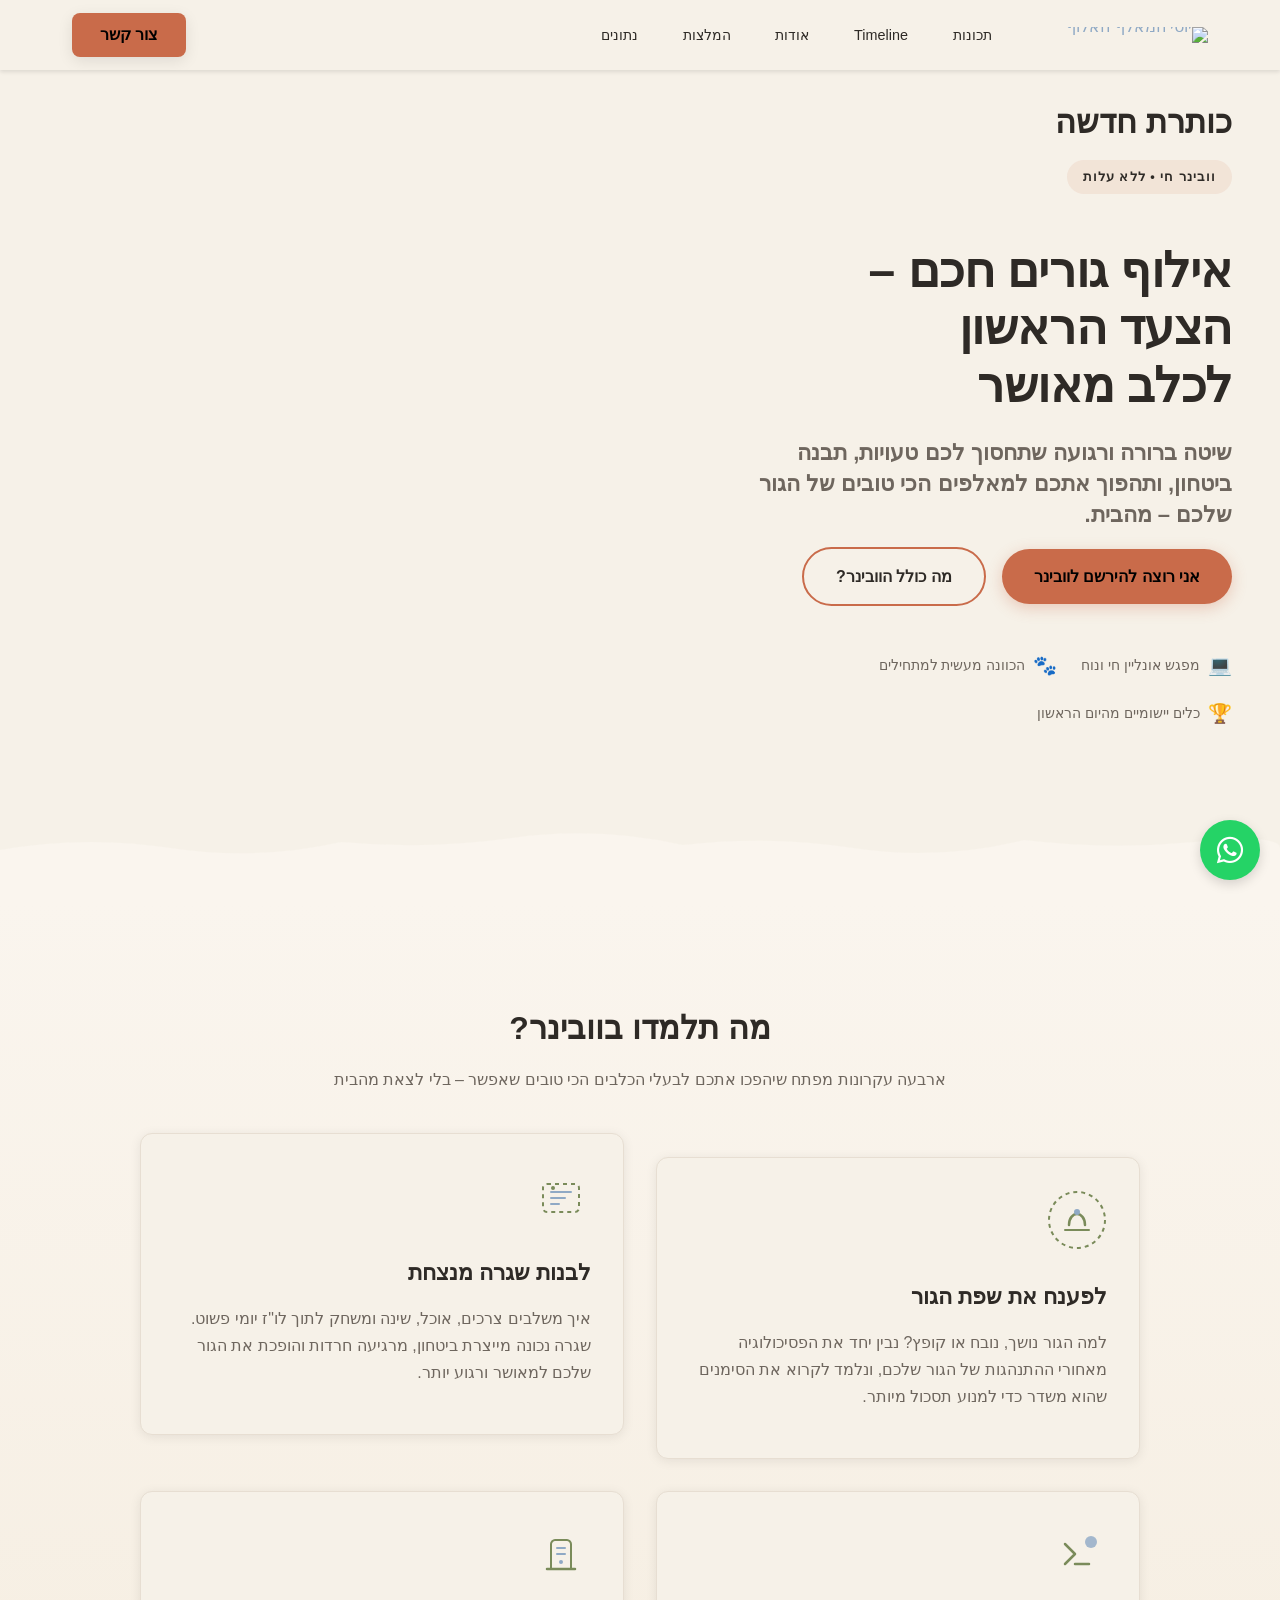
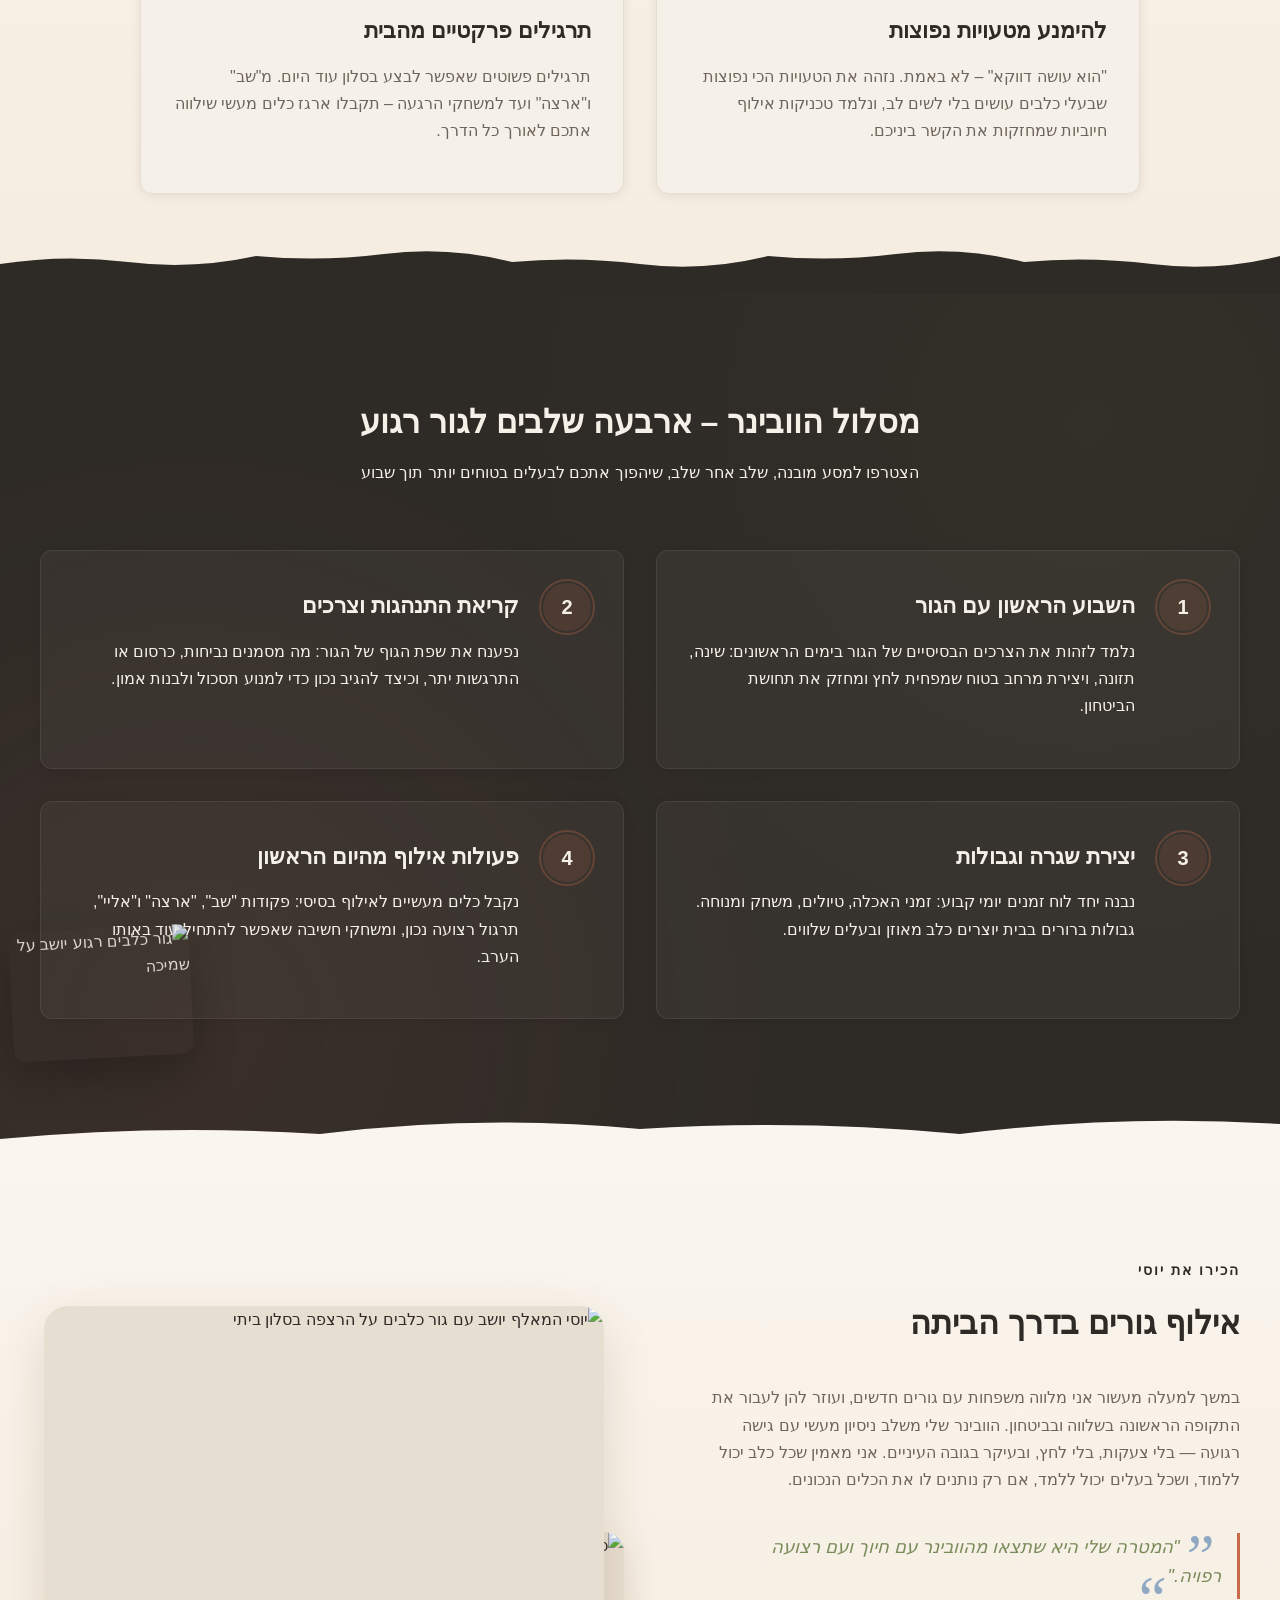
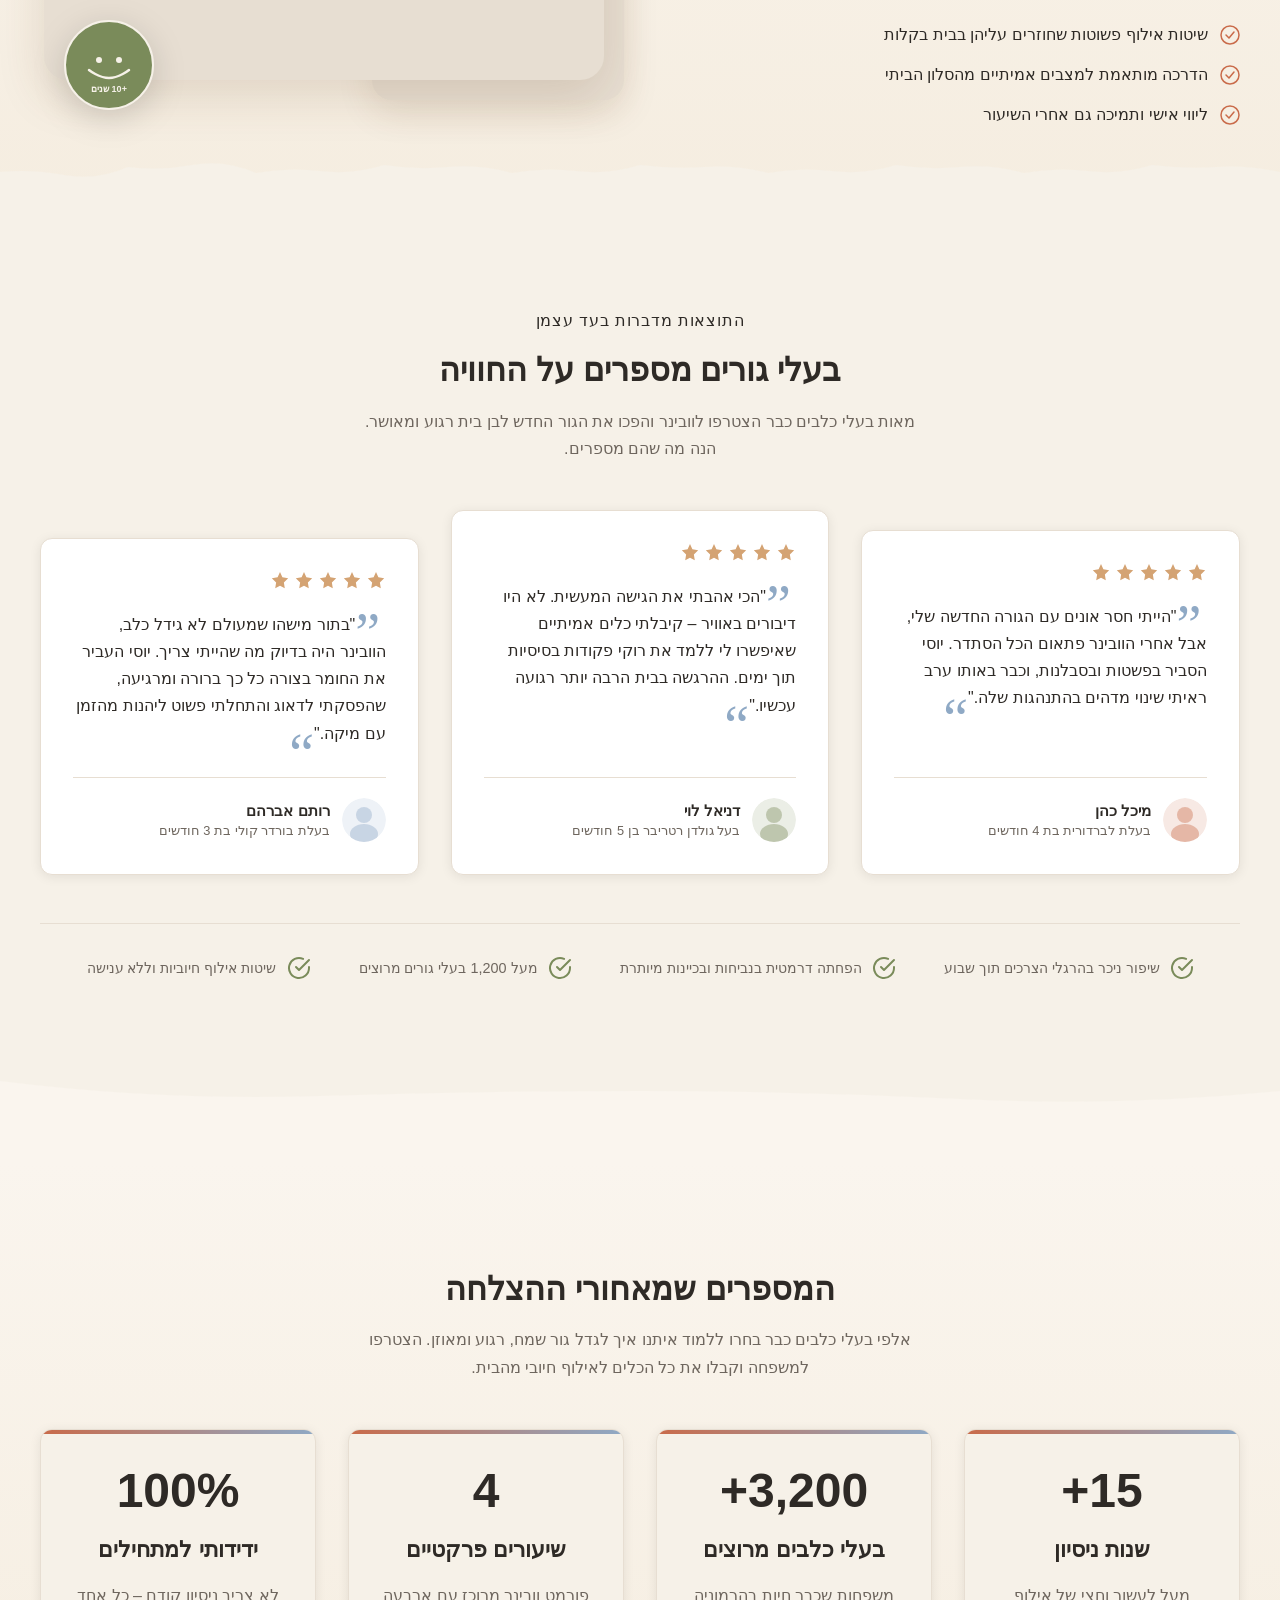
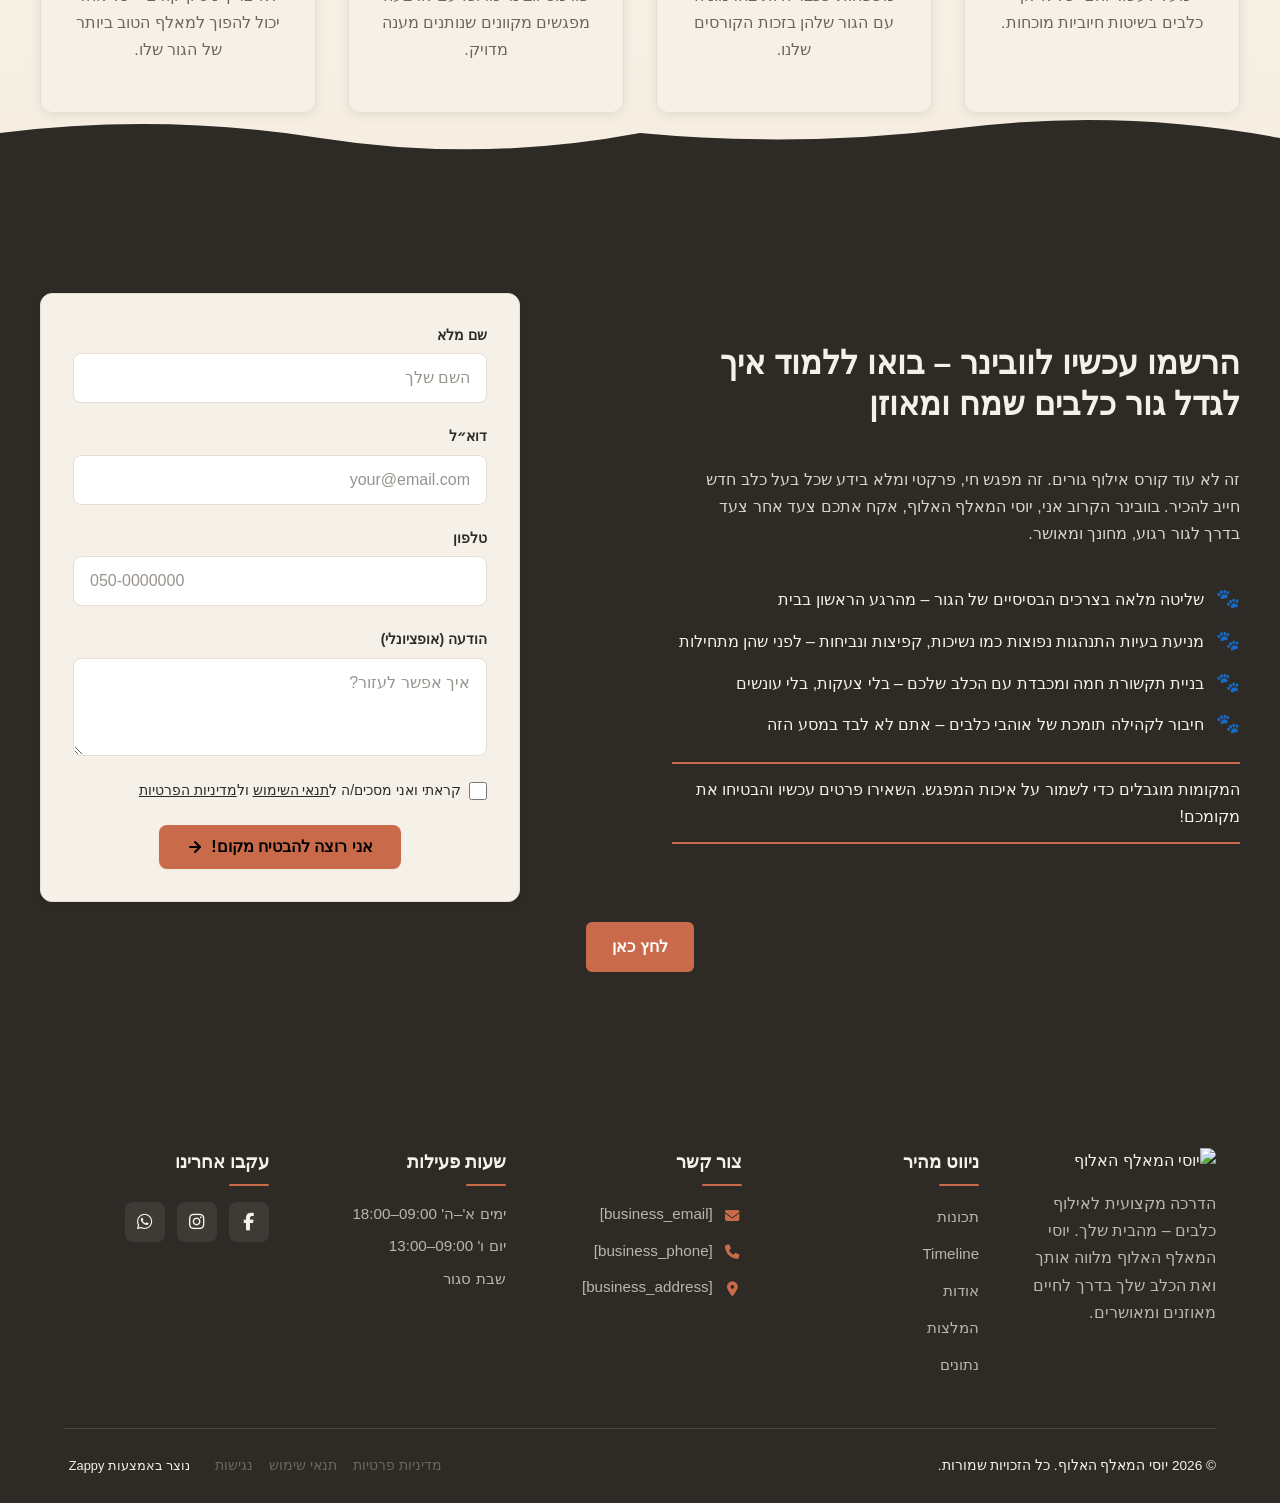
==== commit 8e2fbf3d: "Incremental sync: 1 page(s) — insert_element" ====
--- a/public/index.html
+++ b/public/index.html
@@ -1 +1 @@
-<!doctype html><html dir="rtl" lang="he"><head><meta charset="UTF-8"><meta content="width=device-width,initial-scale=1" name="viewport"><meta content="index, follow" name="robots"><title>אילוף גורים בשידור חי — יוסי המאלף האלוף</title><meta content="הצטרפו לוובינר אילוף גורים מקוון עם יוסי המאלף האלוף ולמדו שיטות אילוף מעשיות, פתרונות להתנהגויות נפוצות ובניית תקשורת מנצחת עם הגור החדש שלכם. הירשמו עכשיו!" name="description"><meta content="אילוף גורים אונליין, קורס אילוף כלבים בשידור חי, וובינר אילוף גורים, לימוד אילוף כלבים מהבית, אילוף גורים מתחילים" name="keywords"><link href="/assets/favicon.ico" rel="icon" type="image/x-icon"><link href="/assets/favicon-16x16.png" rel="icon" type="image/png" sizes="16x16"><link href="/assets/favicon-32x32.png" rel="icon" type="image/png" sizes="32x32"><link href="/assets/favicon-48x48.png" rel="icon" type="image/png" sizes="48x48"><link href="/assets/favicon-192x192.png" rel="icon" type="image/png" sizes="192x192"><link href="/assets/favicon-512x512.png" rel="icon" type="image/png" sizes="512x512"><link href="/assets/apple-touch-icon.png" rel="apple-touch-icon"><script>!function(){"use strict";var t="85d614ec-9778-421d-ad8a-aecf2ba2b3a2",e="https://api.zappy5.com/api/analytics/track",a=18e5,n=2592e6,o=!0,i=!0,r=!0;var s=function(){var e="zappy_visitor_"+t,a=null;try{if(a=localStorage.getItem(e)){var o=JSON.parse(a),i=Date.now();if(i-o.created<n)return o.lastSeen=i,localStorage.setItem(e,JSON.stringify(o)),o.id}}catch(t){console.warn("Zappy Analytics: LocalStorage not available")}var r="zv_"+Date.now()+"_"+Math.random().toString(36).substr(2,9);try{localStorage.setItem(e,JSON.stringify({id:r,created:Date.now(),lastSeen:Date.now()}))}catch(t){}return r}(),c=function(){var e="zappy_session_"+t,n=null;try{if(n=sessionStorage.getItem(e)){var o=JSON.parse(n),i=Date.now();if(i-o.timestamp<a)return o.timestamp=i,sessionStorage.setItem(e,JSON.stringify(o)),o.id}}catch(t){console.warn("Zappy Analytics: SessionStorage not available")}var r="zs_"+Date.now()+"_"+Math.random().toString(36).substr(2,9);try{sessionStorage.setItem(e,JSON.stringify({id:r,timestamp:Date.now()}))}catch(t){}return r}();function l(a,n){n=n||{};var o={website_id:t,event_type:a,page_path:window.location.pathname,referrer:document.referrer||"direct",visitor_id:s,session_id:c,metadata:n};if(navigator.sendBeacon){var i=new Blob([JSON.stringify(o)],{type:"application/json"});navigator.sendBeacon(e,i)}else fetch(e,{method:"POST",headers:{"Content-Type":"application/json"},body:JSON.stringify(o),keepalive:!0}).catch(function(t){console.warn("Zappy Analytics: Failed to track event",t)})}o&&l("pageview",{title:document.title,url:window.location.href}),i&&document.addEventListener("click",function(t){var e=t.target;if("BUTTON"===e.tagName||e.closest("button")){var a="BUTTON"===e.tagName?e:e.closest("button");l("click",{element:"button",text:a.textContent.trim().substring(0,100),id:a.id||null,class:a.className||null})}else if("A"===e.tagName||e.closest("a")){var n="A"===e.tagName?e:e.closest("a");l("navigation",{element:"link",text:n.textContent.trim().substring(0,100),href:n.href,external:n.hostname!==window.location.hostname})}},!0),r&&document.addEventListener("submit",function(t){var e=t.target;l("form_submit",{form_id:e.id||null,form_name:e.name||null,form_action:e.action||null,form_method:e.method||"GET"})},!0);var d=Date.now();window.addEventListener("beforeunload",function(){l("page_unload",{time_on_page:Math.floor((Date.now()-d)/1e3),page_path:window.location.pathname})}),window.zappyAnalytics={track:l,getVisitorId:function(){return s},getSessionId:function(){return c}}}()</script><meta content="אילוף גורים בשידור חי — יוסי המאלף האלוף" property="og:title"><meta content="הצטרפו לוובינר אילוף גורים מקוון עם יוסי המאלף האלוף ולמדו שיטות אילוף מעשיות, פתרונות להתנהגויות נפוצות ובניית תקשורת מנצחת עם הגור החדש שלכם. הירשמו עכשיו!" property="og:description"><meta content="summary_large_image" name="twitter:card"><meta content="אילוף גורים בשידור חי — יוסי המאלף האלוף" name="twitter:title"><meta content="הצטרפו לוובינר אילוף גורים מקוון עם יוסי המאלף האלוף ולמדו שיטות אילוף מעשיות, פתרונות להתנהגויות נפוצות ובניית תקשורת מנצחת עם הגור החדש שלכם. הירשמו עכשיו!" name="twitter:description"><meta content="website" property="og:type"><meta content="he_IL" property="og:locale"><link href="https://cdnjs.cloudflare.com/ajax/libs/font-awesome/6.4.0/css/all.min.css" rel="stylesheet"><style>.skip-link{position:absolute;top:0;left:0;transform:translateY(-200%);padding:12px 18px;background:var(--bg-dark,#1a1a1a);color:var(--text-light,#fff);font-weight:600;border-radius:0 0 8px 0;z-index:10000}.skip-link:focus{transform:none;outline:2px solid var(--ring,#fff);outline-offset:2px}:focus-visible{outline:2px solid var(--ring,currentColor);outline-offset:3px}</style><link href="/assets/favicon.ico" rel="icon" type="image/x-icon"><link href="/assets/favicon-16x16.png" rel="icon" type="image/png" sizes="16x16"><link href="/assets/favicon-32x32.png" rel="icon" type="image/png" sizes="32x32"><link href="/assets/favicon-48x48.png" rel="icon" type="image/png" sizes="48x48"><link href="/assets/favicon-192x192.png" rel="icon" type="image/png" sizes="192x192"><link href="/assets/favicon-512x512.png" rel="icon" type="image/png" sizes="512x512"><link href="/assets/apple-touch-icon.png" rel="apple-touch-icon"><link href="https://cdn.jsdelivr.net/npm/vanilla-cookieconsent@3/dist/cookieconsent.css" rel="stylesheet"><script src="https://cdn.jsdelivr.net/npm/vanilla-cookieconsent@3/dist/cookieconsent.umd.js"></script><script src="https://cdn.jsdelivr.net/gh/mickidum/acc_toolbar/acctoolbar/acctoolbar.min.js"></script><link href="/styles.css" rel="stylesheet"><script>window.ZAPPY_WEBSITE_ID="85d614ec-9778-421d-ad8a-aecf2ba2b3a2",window.ZAPPY_API_BASE="https://api.zappy5.com"</script><style id="zappy-dropdown-submenu-styles">#navMenu li:has(.sub-menu),.nav-menu li:has(.sub-menu),.navbar li:has(.sub-menu),nav li:has(.sub-menu){position:relative}#navMenu .sub-menu,.nav-menu .sub-menu,.navbar .sub-menu,nav .sub-menu{display:block!important;position:absolute!important;top:100%;left:0;min-width:220px;background:#fff;border-radius:8px;box-shadow:0 8px 25px rgba(0,0,0,.15);padding:8px 0;opacity:0;visibility:hidden;transform:translateY(10px);transition:all .3s ease;z-index:1000;list-style:none;pointer-events:none}#navMenu li:hover>.sub-menu,.nav-menu li:hover>.sub-menu,.navbar li:hover>.sub-menu,nav li:hover>.sub-menu{opacity:1!important;visibility:visible!important;transform:translateY(0)!important;pointer-events:auto!important}.sub-menu li{list-style:none;margin:0;padding:0}.sub-menu a{display:block!important;padding:10px 16px!important;color:var(--text-dark,#333)!important;font-weight:500;text-decoration:none;white-space:nowrap;transition:background-color .2s}.sub-menu .zappy-nav-child>a{padding-left:28px!important;font-size:.9em!important;opacity:.85!important}[dir=rtl] .sub-menu .zappy-nav-child>a,html[lang=ar] .sub-menu .zappy-nav-child>a,html[lang=he] .sub-menu .zappy-nav-child>a{padding-left:10px!important;padding-right:28px!important}.sub-menu .zappy-nav-parent>a{font-weight:600!important}.sub-menu a:hover{background-color:#f5f5f5}[dir=rtl] .nav-menu .sub-menu,[dir=rtl] .navbar .sub-menu,[dir=rtl] nav .sub-menu,html[lang=ar] .nav-menu .sub-menu,html[lang=ar] .navbar .sub-menu,html[lang=ar] nav .sub-menu,html[lang=he] .nav-menu .sub-menu,html[lang=he] .navbar .sub-menu,html[lang=he] nav .sub-menu{left:auto!important;right:0!important}.sub-menu:empty,.sub-menu:not(:has(li)):not(:has(> a)),.sub-menu:not(:has(li:not(.zappy-hidden-menu-item))):not(:has(> a)){display:none!important;opacity:0!important;visibility:hidden!important;pointer-events:none!important}li:has(.menu-group-title):hover>.sub-menu{opacity:1!important;visibility:visible!important;transform:translateY(0)!important;pointer-events:auto!important}#navMenu>li>.menu-group-title,.nav-menu>li>.menu-group-title{display:inline-block;padding:.5rem 1rem;cursor:default;user-select:none}@media (max-width:768px){#navMenu .sub-menu,.nav-menu .sub-menu,.navbar .sub-menu,nav .sub-menu{position:static!important;transform:none!important;box-shadow:none!important;background:0 0!important;max-height:0;overflow:hidden;opacity:0;visibility:hidden;transition:max-height .3s ease,opacity .3s ease;padding:0!important;border-radius:0!important}#navMenu .sub-menu.mobile-expanded,.nav-menu .sub-menu.mobile-expanded,.navbar .sub-menu.mobile-expanded{max-height:none!important;overflow-y:visible!important;opacity:1!important;visibility:visible!important;padding:8px 0 8px 16px!important}[dir=rtl] .sub-menu.mobile-expanded,html[lang=he] .sub-menu.mobile-expanded{padding:8px 16px 8px 0!important}#navMenu li:hover>.sub-menu,.nav-menu li:hover>.sub-menu,.navbar li:hover>.sub-menu,nav li:hover>.sub-menu{opacity:0;visibility:hidden;pointer-events:none}#navMenu li>.sub-menu.mobile-expanded,.nav-menu li>.sub-menu.mobile-expanded,.navbar li>.sub-menu.mobile-expanded,nav li>.sub-menu.mobile-expanded{opacity:1!important;visibility:visible!important;pointer-events:auto!important}#navMenu li:has(.sub-menu),.nav-menu li:has(.sub-menu),.navbar li:has(.sub-menu),nav li:has(.sub-menu){display:flex!important;flex-wrap:wrap!important;align-items:center!important;position:relative!important;min-height:44px!important}#navMenu li:has(.sub-menu)>a,.nav-menu li:has(.sub-menu)>a,.navbar li:has(.sub-menu)>a,nav li:has(.sub-menu)>a{flex:1!important;min-width:0!important}#navMenu li:has(.sub-menu)>.menu-group-title,.nav-menu li:has(.sub-menu)>.menu-group-title,.navbar li:has(.sub-menu)>.menu-group-title,nav li:has(.sub-menu)>.menu-group-title{flex:1!important;min-width:0!important;padding:0!important;line-height:inherit!important}#navMenu li:has(.sub-menu)>.sub-menu,.nav-menu li:has(.sub-menu)>.sub-menu,.navbar li:has(.sub-menu)>.sub-menu,nav li:has(.sub-menu)>.sub-menu{flex-basis:100%!important;width:100%!important}#navMenu li:has(.sub-menu)>a [class*=arrow],#navMenu li:has(.sub-menu)>a [class*=chevron],.nav-menu li:has(.sub-menu)>a .fa-angle-down,.nav-menu li:has(.sub-menu)>a .fa-chevron-down,.nav-menu li:has(.sub-menu)>a [class*=arrow],.nav-menu li:has(.sub-menu)>a [class*=chevron],nav li:has(.sub-menu)>a [class*=arrow],nav li:has(.sub-menu)>a [class*=chevron]{display:none!important;visibility:hidden!important}.mobile-submenu-toggle{display:flex!important;align-items:center!important;justify-content:center!important;width:44px!important;height:auto!important;background:0 0!important;border:none!important;cursor:pointer!important;color:var(--text-dark)!important;position:static!important;flex-shrink:0!important;align-self:stretch!important;z-index:2!important;padding:0!important;margin:0!important}.mobile-submenu-toggle::after{content:''!important;width:0!important;height:0!important;border-left:6px solid transparent!important;border-right:6px solid transparent!important;border-top:7px solid currentColor!important;transition:transform .3s ease!important}.mobile-submenu-toggle.expanded::after{transform:rotate(180deg)!important}.sub-menu a{padding:10px 0!important;display:block!important;color:var(--text-dark)!important;white-space:normal!important}.sub-menu .zappy-nav-child>a{padding-left:28px!important;font-size:.9em!important;opacity:.85!important}[dir=rtl] .sub-menu .zappy-nav-child>a,html[lang=ar] .sub-menu .zappy-nav-child>a,html[lang=he] .sub-menu .zappy-nav-child>a{padding-left:0!important;padding-right:28px!important}.sub-menu .zappy-nav-parent>a{font-weight:600!important}#navMenu.active,.nav-menu.active{max-width:100vw!important;overflow-x:hidden!important;box-sizing:border-box!important}.navbar .sub-menu li a,.zappy-products-dropdown .sub-menu a,nav.navbar .sub-menu li a{color:var(--text-dark)!important}}@media (min-width:769px){.mobile-submenu-toggle{display:none!important}}</style><style id="zappy-widget-visibility">html[dir=rtl] .whatsapp-float{right:20px!important;left:auto!important}html:not([dir]) .whatsapp-float,html[dir=ltr] .whatsapp-float{left:20px!important;right:auto!important}html[dir=rtl] #mic-access-tool-general-button,html[dir=rtl] #mic-init-access-tool #mic-access-tool-general-button,html[dir=rtl] #mic-init-access-tool .mic-access-tool-general-button,html[dir=rtl] ._access-icon,html[dir=rtl] .mic-access-tool-general-button{left:20px!important;right:auto!important}html:not([dir]) #mic-access-tool-general-button,html:not([dir]) #mic-init-access-tool #mic-access-tool-general-button,html:not([dir]) #mic-init-access-tool .mic-access-tool-general-button,html:not([dir]) ._access-icon,html:not([dir]) .mic-access-tool-general-button,html[dir=ltr] #mic-access-tool-general-button,html[dir=ltr] #mic-init-access-tool #mic-access-tool-general-button,html[dir=ltr] #mic-init-access-tool .mic-access-tool-general-button,html[dir=ltr] ._access-icon,html[dir=ltr] .mic-access-tool-general-button{right:20px!important;left:auto!important}@media (max-width:768px){.whatsapp-float{display:flex!important}}@media (min-width:769px){.whatsapp-float{display:flex!important}}@media (max-width:768px){#mic-access-tool-general-button,#mic-init-access-tool #mic-access-tool-general-button,#mic-init-access-tool .mic-access-tool-general-button,._access-icon,.mic-access-tool-general-button{display:flex!important;visibility:visible!important;opacity:1!important;pointer-events:auto!important}#mic-access-tool-box.opened-mic-access-tool,#mic-init-access-tool #mic-access-tool-box.opened-mic-access-tool,.mic-access-tool-box.opened-mic-access-tool{visibility:visible!important;opacity:1!important;pointer-events:auto!important}}@media (min-width:769px){#mic-access-tool-general-button,#mic-init-access-tool #mic-access-tool-general-button,#mic-init-access-tool .mic-access-tool-general-button,._access-icon,.mic-access-tool-general-button{display:flex!important;visibility:visible!important;opacity:1!important;pointer-events:auto!important}#mic-access-tool-box.opened-mic-access-tool,#mic-init-access-tool #mic-access-tool-box.opened-mic-access-tool,.mic-access-tool-box.opened-mic-access-tool{visibility:visible!important;opacity:1!important;pointer-events:auto!important}}</style></head><body><a href="#main" class="skip-link">דלג לתוכן הראשי</a><nav class="navbar" dir="rtl"><button class="mobile-toggle" aria-label="Menu" id="mobileToggle"><svg viewBox="0 0 24 24" fill="none" height="24" width="24" class="hamburger-icon"><path d="M3 12h18M3 6h18M3 18h18" stroke="currentColor" stroke-linecap="round" stroke-width="2"/></svg> <svg viewBox="0 0 24 24" fill="none" height="24" width="24" class="close-icon" style="display:none"><path d="M18 6L6 18M6 6l12 12" stroke="currentColor" stroke-linecap="round" stroke-width="2"/></svg></button> <button class="phone-header-btn" aria-label="Call" data-phone="[business_phone]"><svg viewBox="0 0 24 24" fill="currentColor" height="20" width="20"><path d="M22 16.92v3a2 2 0 0 1-2.18 2 19.79 19.79 0 0 1-8.63-3.07 19.5 19.5 0 0 1-6-6 19.79 19.79 0 0 1-3.07-8.67A2 2 0 0 1 4.11 2h3a2 2 0 0 1 2 1.72 12.84 12.84 0 0 0 .7 2.81 2 2 0 0 1-.45 2.11L8.09 9.91a16 16 0 0 0 6 6l1.27-1.27a2 2 0 0 1 2.11-.45 12.84 12.84 0 0 0 2.81.7A2 2 0 0 1 22 16.92z"/></svg></button><div class="nav-container"><div class="nav-right-group"><div class="nav-brand"><a href="/" class="logo-link"><img alt="יוסי המאלף האלוף" src="/assets/site-----image-1.webp" class="logo"></a></div><ul class="nav-menu" id="navMenu"><li><a href="#features">תכונות</a></li><li><a href="#timeline">Timeline</a></li><li><a href="#about">אודות</a></li><li><a href="#testimonials">המלצות</a></li><li><a href="#stats">נתונים</a></li><li class="mobile-contact-link nav-cta-mobile-item"><a href="#contact" class="nav-cta-btn">צור קשר</a></li></ul></div><div class="nav-cta-container"><a href="#contact" class="nav-cta-btn">צור קשר</a></div></div></nav><script>window.addEventListener("load",function(){const e=document.querySelector(".navbar, nav, header");if(!e)return void console.log("[Navbar] Navbar element not found");let t=document.getElementById("mobileToggle")||document.querySelector(".mobile-toggle")||document.querySelector(".hamburger")||document.querySelector(".hamburger-menu")||document.querySelector(".menu-toggle")||document.querySelector(".burger-menu")||document.querySelector('[aria-label="Menu"]')||document.querySelector('[aria-label="תפריט"]');const o=document.querySelector(".phone-header-btn"),n=window.getComputedStyle(e);let r=n.backgroundColor;if(console.log("[Navbar] Initial navbar background:",r),"transparent"===r||"rgba(0, 0, 0, 0)"===r||r.startsWith("rgba")&&r.includes(", 0)")){const e=n.backgroundImage;if(e&&"none"!==e)console.log("[Navbar] Navbar has background image/gradient, using dark text"),r="rgb(240, 240, 240)";else{const e=window.getComputedStyle(document.body).backgroundColor;console.log("[Navbar] Navbar transparent, using body background:",e),r=e}}const a=r.match(/\d+/g);if(a&&a.length>=3){const e=(.299*parseInt(a[0])+.587*parseInt(a[1])+.114*parseInt(a[2]))/255;console.log("[Navbar] Mobile button colors preserved from Claude CSS (luminance:",e.toFixed(2)+")");const n=document.createElement("style");n.id="zappy-mobile-nav-fix";document.documentElement.lang;document.documentElement.dir,n.textContent='\n        /* Hide mobile buttons on desktop, show only on mobile */\n        @media (min-width: 769px) {\n          .mobile-toggle,\n          .phone-header-btn {\n            display: none !important;\n          }\n        }\n        \n        /* Show and position mobile buttons correctly on mobile */\n        @media (max-width: 768px) {\n          .navbar,\n          nav.navbar {\n            min-height: 70px !important;\n          }\n\n          .mobile-toggle,\n          .phone-header-btn {\n            position: absolute !important;\n            top: 0 !important;\n            bottom: 0 !important;\n            margin-top: auto !important;\n            margin-bottom: auto !important;\n            transform: none !important;\n            z-index: 1001 !important;\n            display: flex !important;\n            align-items: center !important;\n            justify-content: center !important;\n            width: 36px !important;\n            height: 36px !important;\n            border-radius: 50% !important;\n            border: none !important;\n            cursor: pointer !important;\n            padding: 6px !important;\n            background: none !important;\n            color: var(--nav-text, var(--text-dark)) !important;\n            touch-action: manipulation !important;\n            -webkit-tap-highlight-color: transparent !important;\n          }\n\n          html[data-zappy-site-type="ecommerce"] .phone-header-btn,\n          body[data-zappy-site-type="ecommerce"] .phone-header-btn,\n          html[data-zappy-site-type="ecommerce"] header .phone-header-btn,\n          html[data-zappy-site-type="ecommerce"] nav .phone-header-btn {\n            display: none !important;\n            visibility: hidden !important;\n            width: 0 !important;\n            height: 0 !important;\n            min-width: 0 !important;\n            overflow: hidden !important;\n          }\n          \n          /* LTR positioning (default): hamburger LEFT, phone RIGHT */\n          html:not([dir="rtl"]):not([lang="he"]):not([lang="ar"]) .mobile-toggle,\n          html[dir="ltr"] .mobile-toggle {\n            left: 12px !important;\n            right: auto !important;\n          }\n          html:not([dir="rtl"]):not([lang="he"]):not([lang="ar"]) .phone-header-btn,\n          html[dir="ltr"] .phone-header-btn {\n            right: 12px !important;\n            left: auto !important;\n          }\n          \n          /* RTL positioning: hamburger RIGHT, phone LEFT */\n          html[dir="rtl"] .mobile-toggle,\n          html[lang="he"] .mobile-toggle,\n          html[lang="ar"] .mobile-toggle {\n            right: 12px !important;\n            left: auto !important;\n          }\n          html[dir="rtl"] .phone-header-btn,\n          html[lang="he"] .phone-header-btn,\n          html[lang="ar"] .phone-header-btn {\n            left: 12px !important;\n            right: auto !important;\n          }\n          \n          /* CRITICAL: Ensure nav-container has min-height on mobile */\n          /* All children are positioned absolutely/fixed on mobile, so height:auto collapses to 0 */\n          .nav-container {\n            min-height: 70px !important;\n            position: relative !important;\n          }\n          \n          /* Ensure SVG icons are properly sized and inherit color */\n          .mobile-toggle svg,\n          .phone-header-btn svg {\n            width: 24px !important;\n            height: 24px !important;\n            /* Don\'t force display - let JavaScript control hamburger/close toggle */\n          }\n          \n          /* Reset nav-cta-container on mobile - remove desktop box-shadow/padding */\n          /* that creates a visible ghost box when CTA button is hidden */\n          .nav-cta-container {\n            box-shadow: none !important;\n            padding: 0 !important;\n          }\n          \n          /* Hide nav-cta-container entirely on mobile when there\'s no lang-switcher */\n          /* (only the CTA button is inside, and it\'s hidden on mobile) */\n          .nav-cta-container:not(:has(.lang-switcher)) {\n            display: none !important;\n          }\n          \n          /* CRITICAL: Prevent hero image fade gradient from bleeding over headline text */\n          /* The .image-fade-gradient has bottom: -30px (extends below parent) */\n          /* On mobile stacked layout, this overlaps the h1 text below the image */\n          .hero-image-column {\n            overflow: hidden !important;\n          }\n          .image-fade-gradient {\n            bottom: 0 !important;\n          }\n          \n          /* Hide desktop language switcher on mobile - hamburger menu handles it */\n          /* High specificity to override stored CSS */\n          .lang-switcher,\n          .nav-cta-container .lang-switcher,\n          .nav-container .lang-switcher,\n          .navbar .lang-switcher,\n          .navbar .nav-cta-container .lang-switcher {\n            display: none !important;\n          }\n        }\n      ';const r=document.getElementById("zappy-mobile-nav-fix");r&&r.remove(),document.head.appendChild(n),console.log("[Navbar] Critical CSS injected for mobile nav positioning");const i=window.innerWidth<=768;if(t){const e=t.querySelector(".hamburger-icon"),o=t.querySelector(".close-icon");e&&(e.style.setProperty("width","24px","important"),e.style.setProperty("height","24px","important"),e.style.setProperty("display","block","important")),o&&(o.style.setProperty("width","24px","important"),o.style.setProperty("height","24px","important"),o.style.setProperty("display","none","important")),i?(t.style.setProperty("position","absolute","important"),t.style.setProperty("top","0","important"),t.style.setProperty("bottom","0","important"),t.style.setProperty("margin-top","auto","important"),t.style.setProperty("margin-bottom","auto","important"),t.style.setProperty("transform","none","important"),t.style.setProperty("z-index","1001","important"),t.style.removeProperty("left"),t.style.removeProperty("right"),console.log("[Navbar] Mobile toggle positioning applied (mobile viewport)")):(t.style.removeProperty("position"),t.style.removeProperty("top"),t.style.removeProperty("transform"),t.style.removeProperty("z-index"),t.style.removeProperty("left"),t.style.removeProperty("right"),console.log("[Navbar] Desktop viewport - cleared mobile toggle inline positioning"))}if(o){const e=o.querySelector("svg");e&&(e.style.width="24px",e.style.height="24px",e.setAttribute("width","24"),e.setAttribute("height","24")),i?(o.style.setProperty("position","absolute","important"),o.style.setProperty("top","0","important"),o.style.setProperty("bottom","0","important"),o.style.setProperty("margin-top","auto","important"),o.style.setProperty("margin-bottom","auto","important"),o.style.setProperty("transform","none","important"),o.style.setProperty("z-index","1001","important"),o.style.removeProperty("left"),o.style.removeProperty("right"),console.log("[Navbar] Phone button positioning applied (mobile viewport)")):(o.style.removeProperty("position"),o.style.removeProperty("top"),o.style.removeProperty("transform"),o.style.removeProperty("z-index"),o.style.removeProperty("left"),o.style.removeProperty("right"),console.log("[Navbar] Desktop viewport - cleared phone button inline positioning"))}}else console.log("[Navbar] Could not parse background color:",r);t=document.getElementById("mobileToggle")||document.querySelector(".mobile-toggle")||document.querySelector(".hamburger")||document.querySelector(".hamburger-menu")||document.querySelector(".menu-toggle")||document.querySelector(".burger-menu")||document.querySelector('[aria-label="Menu"]')||document.querySelector('[aria-label="תפריט"]');const i=document.getElementById("navMenu")||document.querySelector(".nav-menu")||document.querySelector(".nav-links")||document.querySelector("nav ul:not(.submenu)");if(!t||!i)return void console.log("[Navbar] Mobile toggle or menu not found:",{toggle:!!t,menu:!!i});i.id||(i.id="navMenu"),console.log("[Navbar] Initializing mobile menu...");const l=t.cloneNode(!0);t.parentNode.replaceChild(l,t);var s=0;function p(e){var t=Date.now();t-s<300||(s=t,function(e){e.preventDefault(),e.stopPropagation();const t=l.querySelector(".hamburger-icon"),o=l.querySelector(".close-icon");i.classList.contains("active")?(i.classList.remove("active"),t&&t.style.setProperty("display","block","important"),o&&o.style.setProperty("display","none","important"),document.body.style.overflow="",document.body.classList.remove("menu-open"),console.log("[Navbar] Menu closed")):(i.classList.add("active"),t&&t.style.setProperty("display","none","important"),o&&o.style.setProperty("display","block","important"),document.body.style.overflow="hidden",document.body.classList.add("menu-open"),console.log("[Navbar] Menu opened"))}(e))}l.addEventListener("click",p),l.addEventListener("touchend",p),document.addEventListener("keydown",function(e){if(("Escape"===e.key||"Esc"===e.key)&&i.classList.contains("active")){const e=l.querySelector(".hamburger-icon"),t=l.querySelector(".close-icon");i.classList.remove("active"),e&&e.style.setProperty("display","block","important"),t&&t.style.setProperty("display","none","important"),document.body.style.overflow="",document.body.classList.remove("menu-open"),console.log("[Navbar] Menu closed (Escape)")}}),i.querySelectorAll("a").forEach(function(e){e.addEventListener("click",function(){if("#"===this.getAttribute("href"))return;const e=l.querySelector(".hamburger-icon"),t=l.querySelector(".close-icon");i.classList.remove("active"),e&&e.style.setProperty("display","block","important"),t&&t.style.setProperty("display","none","important"),document.body.style.overflow="",document.body.classList.remove("menu-open"),console.log("[Navbar] Menu closed (link clicked)")})});var m=i.querySelectorAll(".dropdown-toggle");m.forEach(function(e){e.addEventListener("click",function(e){e.preventDefault(),e.stopPropagation();var t=this.closest(".nav-dropdown");t&&(t.parentNode.querySelectorAll(".nav-dropdown.open").forEach(function(e){e!==t&&e.classList.remove("open")}),t.classList.toggle("open"),console.log("[Navbar] Dropdown toggled:",t.classList.contains("open")?"open":"closed"))})}),document.addEventListener("click",function(e){e.target.closest(".nav-dropdown")||document.querySelectorAll(".nav-dropdown.open").forEach(function(e){e.classList.remove("open")})}),console.log("[Navbar] Dropdown handlers initialized for "+m.length+" dropdowns"),o&&o.addEventListener("click",function(){const e=document.querySelectorAll('a[href^="tel:"]'),t=e.length>0?e[0].getAttribute("href").replace("tel:",""):"[business_phone]";window.location.href="tel:"+t,console.log("[Navbar] Phone button clicked")}),console.log("[Navbar] Mobile menu initialized successfully")})</script><main id="main"><section class="index-hero-section" data-band-index="0" data-layout-spec="בית-hero" id="hero" data-hero-treatment="fade-bleed" data-hero-type="fullscreen-scrim" style="--hero-fade-color:var(--bg-light)"><img alt="גור כלבים מתוק באימון ביתי חם ונעים" src="/assets/site-index-hero-image-1.webp" class="hero-fade-img" data-context="A warm, cinematic close-up of a happy puppy looking up at a trainer's hand in a cozy sunlit living room. Soft natural light, neutral cream and beige tones, shallow depth of field, intimate and reassuring atmosphere for a pet training webinar landing page." data-placeholder="index-hero-image-1" height="600" loading="eager" width="1200" data-hero-bg="true" fetchpriority="high"><div class="hero-fade-content"><span class="hero-eyebrow">וובינר חי • ללא עלות</span><h1 class="display-xl">אילוף גורים חכם –<br>הצעד הראשון<br>לכלב מאושר</h1><h3 class="hero-subtitle">שיטה ברורה ורגועה שתחסוך לכם טעויות, תבנה ביטחון, ותהפוך אתכם למאלפים הכי טובים של הגור שלכם – מהבית.</h3><div class="hero-cta-row"><a href="#contact" class="btn-primary">אני רוצה להירשם לוובינר</a> <a href="#contact" class="btn-secondary">מה כולל הוובינר?</a></div><div class="hero-reassurance"><div class="reassurance-item"><span class="reassurance-icon" aria-hidden="true">💻</span> <span class="reassurance-text">מפגש אונליין חי ונוח</span></div><div class="reassurance-item"><span class="reassurance-icon" aria-hidden="true">🐾</span> <span class="reassurance-text">הכוונה מעשית למתחילים</span></div><div class="reassurance-item"><span class="reassurance-icon" aria-hidden="true">🏆</span> <span class="reassurance-text">כלים יישומיים מהיום הראשון</span></div></div></div><div class="index-hero-divider-wrapper"><svg viewBox="0 0 1200 80" xmlns="http://www.w3.org/2000/svg" data-no-icon-edit="true" preserveAspectRatio="none" aria-hidden="true"><path d="M0,80 L0,30 Q80,15 160,28 T320,22 Q400,30 480,18 T640,25 Q720,15 800,28 T960,20 Q1040,30 1120,22 T1200,28 L1200,80 Z" fill="#FAF5EE"/></svg></div></section><section class="index-features-section" data-band-index="1" data-layout-spec="בית-features" id="features"><div class="index-features-section__container"><div class="index-features-section__intro"><h2 class="index-features-section__title">מה תלמדו בוובינר?</h2><p class="index-features-section__subtitle">ארבעה עקרונות מפתח שיהפכו אתכם לבעלי הכלבים הכי טובים שאפשר – בלי לצאת מהבית</p></div><div class="index-features-section__grid"><article class="index-features-section__card index-features-section__card--1"><div class="index-features-section__card-icon" aria-hidden="true"><svg viewBox="0 0 60 60" fill="none" xmlns="http://www.w3.org/2000/svg" data-element-type="icon" data-icon-type="svg"><circle cx="30" cy="30" r="28" fill="var(--bg-light)" stroke="var(--secondary)" stroke-width="2" stroke-dasharray="4 4"/><path d="M22 35C22 28 26 24 30 24C34 24 38 28 38 35" stroke="var(--secondary)" stroke-linecap="round" stroke-width="2.5"/><circle cx="30" cy="22" r="3" fill="var(--accent)"/><path d="M18 40H42" stroke="var(--secondary)" stroke-linecap="round" stroke-width="2"/></svg></div><h3 class="index-features-section__card-title">לפענח את שפת הגור</h3><p class="index-features-section__card-text">למה הגור נושך, נובח או קופץ? נבין יחד את הפסיכולוגיה מאחורי ההתנהגות של הגור שלכם, ונלמד לקרוא את הסימנים שהוא משדר כדי למנוע תסכול מיותר.</p></article><article class="index-features-section__card index-features-section__card--2"><div class="index-features-section__card-icon" aria-hidden="true"><svg viewBox="0 0 60 60" fill="none" xmlns="http://www.w3.org/2000/svg" data-element-type="icon" data-icon-type="svg"><rect fill="var(--bg-light)" height="28" rx="4" stroke="var(--secondary)" stroke-dasharray="4 4" stroke-width="2" width="36" x="12" y="18"/><path d="M20 26H40" stroke="var(--accent)" stroke-linecap="round" stroke-width="2"/><path d="M20 32H34" stroke="var(--accent)" stroke-linecap="round" stroke-width="2"/><path d="M20 38H28" stroke="var(--accent)" stroke-linecap="round" stroke-width="2"/><circle cx="22" cy="22" r="2" fill="var(--secondary)"/></svg></div><h3 class="index-features-section__card-title">לבנות שגרה מנצחת</h3><p class="index-features-section__card-text">איך משלבים צרכים, אוכל, שינה ומשחק לתוך לו"ז יומי פשוט. שגרה נכונה מייצרת ביטחון, מרגיעה חרדות והופכת את הגור שלכם למאושר ורגוע יותר.</p></article><article class="index-features-section__card index-features-section__card--3"><div class="index-features-section__card-icon" aria-hidden="true"><svg viewBox="0 0 60 60" fill="none" xmlns="http://www.w3.org/2000/svg" data-element-type="icon" data-icon-type="svg"><path d="M18 20L28 30L18 40" stroke="var(--secondary)" stroke-linecap="round" stroke-width="2.5" stroke-linejoin="round"/><path d="M28 40H42" stroke="var(--secondary)" stroke-linecap="round" stroke-width="2.5"/><circle cx="44" cy="18" r="6" fill="var(--accent)" opacity="0.8"/></svg></div><h3 class="index-features-section__card-title">להימנע מטעויות נפוצות</h3><p class="index-features-section__card-text">"הוא עושה דווקא" – לא באמת. נזהה את הטעויות הכי נפוצות שבעלי כלבים עושים בלי לשים לב, ונלמד טכניקות אילוף חיוביות שמחזקות את הקשר ביניכם.</p></article><article class="index-features-section__card index-features-section__card--4"><div class="index-features-section__card-icon" aria-hidden="true"><svg viewBox="0 0 60 60" fill="none" xmlns="http://www.w3.org/2000/svg" data-element-type="icon" data-icon-type="svg"><path d="M20 45V20C20 18 22 16 24 16H36C38 16 40 18 40 20V45" stroke="var(--secondary)" stroke-linecap="round" stroke-width="2"/><path d="M16 45H44" stroke="var(--secondary)" stroke-linecap="round" stroke-width="2.5"/><path d="M26 24H34" stroke="var(--accent)" stroke-linecap="round" stroke-width="2"/><path d="M26 30H34" stroke="var(--accent)" stroke-linecap="round" stroke-width="2"/><circle cx="30" cy="38" r="2" fill="var(--accent)"/></svg></div><h3 class="index-features-section__card-title">תרגילים פרקטיים מהבית</h3><p class="index-features-section__card-text">תרגילים פשוטים שאפשר לבצע בסלון עוד היום. מ"שב" ו"ארצה" ועד למשחקי הרגעה – תקבלו ארגז כלים מעשי שילווה אתכם לאורך כל הדרך.</p></article></div></div><div class="index-features-section__divider-wrapper" aria-hidden="true"><svg viewBox="0 0 1200 60" xmlns="http://www.w3.org/2000/svg" data-no-icon-edit="true" preserveAspectRatio="none" aria-hidden="true"><path d="M0,60 L0,30 Q60,20 120,28 T240,22 Q300,28 360,20 T480,28 Q540,22 600,30 T720,22 Q780,28 840,20 T960,28 Q1020,22 1080,30 T1200,22 L1200,60 Z" fill="var(--bg-dark)"/></svg></div></section><section class="index-timeline-section" data-band-index="2" data-layout-spec="בית-timeline" id="timeline"><div class="index-timeline-section__container"><div class="index-timeline-section__header"><h2>מסלול הוובינר – ארבעה שלבים לגור רגוע</h2><p>הצטרפו למסע מובנה, שלב אחר שלב, שיהפוך אתכם לבעלים בטוחים יותר תוך שבוע</p></div><div class="index-timeline-section__grid"><div class="index-timeline-section__step"><div class="index-timeline-section__step-marker" aria-hidden="true"><span class="index-timeline-section__step-number">1</span></div><div class="index-timeline-section__step-body"><h3>השבוע הראשון עם הגור</h3><p>נלמד לזהות את הצרכים הבסיסיים של הגור בימים הראשונים: שינה, תזונה, ויצירת מרחב בטוח שמפחית לחץ ומחזק את תחושת הביטחון.</p></div></div><div class="index-timeline-section__step"><div class="index-timeline-section__step-marker" aria-hidden="true"><span class="index-timeline-section__step-number">2</span></div><div class="index-timeline-section__step-body"><h3>קריאת התנהגות וצרכים</h3><p>נפענח את שפת הגוף של הגור: מה מסמנים נביחות, כרסום או התרגשות יתר, וכיצד להגיב נכון כדי למנוע תסכול ולבנות אמון.</p></div></div><div class="index-timeline-section__step"><div class="index-timeline-section__step-marker" aria-hidden="true"><span class="index-timeline-section__step-number">3</span></div><div class="index-timeline-section__step-body"><h3>יצירת שגרה וגבולות</h3><p>נבנה יחד לוח זמנים יומי קבוע: זמני האכלה, טיולים, משחק ומנוחה. גבולות ברורים בבית יוצרים כלב מאוזן ובעלים שלווים.</p></div></div><div class="index-timeline-section__step index-timeline-section__step--last"><div class="index-timeline-section__step-marker" aria-hidden="true"><span class="index-timeline-section__step-number">4</span></div><div class="index-timeline-section__step-body"><h3>פעולות אילוף מהיום הראשון</h3><p>נקבל כלים מעשיים לאילוף בסיסי: פקודות "שב", "ארצה" ו"אליי", תרגול רצועה נכון, ומשחקי חשיבה שאפשר להתחיל עוד באותו הערב.</p></div><div class="index-timeline-section__step-image" aria-hidden="true"><img alt="גור כלבים רגוע יושב על שמיכה" src="/assets/site-index-timeline-image-1.webp" data-context="A warm, soft-focus close-up of a golden retriever puppy sitting calmly on a cream-colored knitted blanket, looking up with trusting eyes, gentle morning light from a nearby window, shallow depth of field, tender and reassuring mood for a pet training webinar landing page" data-placeholder="index-timeline-image-1" height="400" loading="lazy" width="600" decoding="async"></div></div></div></div><div class="index-timeline-section__divider-wrapper"><svg viewBox="0 0 1200 80" xmlns="http://www.w3.org/2000/svg" data-no-icon-edit="true" preserveAspectRatio="none" aria-hidden="true"><path d="M1200,0 L1200,80 L0,80 L0,60 Q150,45 300,55 Q450,35 600,50 Q750,40 900,55 Q1050,35 1200,45 Z" fill="#FAF5EE"/></svg></div></section><section class="index-about-section" data-band-index="3" data-layout-spec="בית-about" id="about"><div class="index-about-section__container"><div class="index-about-section__content"><span class="index-about-section__overline">הכירו את יוסי</span><h2 class="index-about-section__title">אילוף גורים בדרך הביתה</h2><p class="index-about-section__description">במשך למעלה מעשור אני מלווה משפחות עם גורים חדשים, ועוזר להן לעבור את התקופה הראשונה בשלווה ובביטחון. הוובינר שלי משלב ניסיון מעשי עם גישה רגועה — בלי צעקות, בלי לחץ, ובעיקר בגובה העיניים. אני מאמין שכל כלב יכול ללמוד, ושכל בעלים יכול ללמד, אם רק נותנים לו את הכלים הנכונים.</p><blockquote class="index-about-section__quote">"המטרה שלי היא שתצאו מהוובינר עם חיוך ועם רצועה רפויה."</blockquote><ul class="index-about-section__bullets"><li class="index-about-section__bullet-item"><svg viewBox="0 0 20 20" fill="none" height="20" width="20" xmlns="http://www.w3.org/2000/svg" data-element-type="icon" data-icon-type="svg" class="index-about-section__bullet-icon"><circle cx="10" cy="10" r="9" stroke="currentColor" stroke-width="1.5"/><path d="M6 10L9 13L14 7" stroke="currentColor" stroke-linecap="round" stroke-width="1.5" stroke-linejoin="round"/></svg> <span>שיטות אילוף פשוטות שחוזרים עליהן בבית בקלות</span></li><li class="index-about-section__bullet-item"><svg viewBox="0 0 20 20" fill="none" height="20" width="20" xmlns="http://www.w3.org/2000/svg" data-element-type="icon" data-icon-type="svg" class="index-about-section__bullet-icon"><circle cx="10" cy="10" r="9" stroke="currentColor" stroke-width="1.5"/><path d="M6 10L9 13L14 7" stroke="currentColor" stroke-linecap="round" stroke-width="1.5" stroke-linejoin="round"/></svg> <span>הדרכה מותאמת למצבים אמיתיים מהסלון הביתי</span></li><li class="index-about-section__bullet-item"><svg viewBox="0 0 20 20" fill="none" height="20" width="20" xmlns="http://www.w3.org/2000/svg" data-element-type="icon" data-icon-type="svg" class="index-about-section__bullet-icon"><circle cx="10" cy="10" r="9" stroke="currentColor" stroke-width="1.5"/><path d="M6 10L9 13L14 7" stroke="currentColor" stroke-linecap="round" stroke-width="1.5" stroke-linejoin="round"/></svg> <span>ליווי אישי ותמיכה גם אחרי השיעור</span></li></ul></div><div class="index-about-section__imagery"><div class="index-about-section__image-wrapper"><img alt="יוסי המאלף יושב עם גור כלבים על הרצפה בסלון ביתי" src="/assets/site-index-about-image-1.webp" class="index-about-section__main-image" data-context="A warm, candid photo of a dog trainer sitting on a living room floor with a golden retriever puppy, both looking relaxed and connected, soft natural window light, editorial style" data-placeholder="index-about-image-1" height="400" loading="lazy" width="600" decoding="async"><div class="index-about-section__tile"><img alt="כף רגל של גור מונחת על יד אדם" src="/assets/site-index-about-image-2.webp" class="index-about-section__tile-image" data-context="A close-up texture shot of a puppy paw resting gently on a human hand, soft focus, warm beige and cream tones, editorial detail" data-placeholder="index-about-image-2" height="200" loading="lazy" width="300" decoding="async"></div><div class="index-about-section__badge" aria-hidden="true"><svg viewBox="0 0 90 90" fill="none" height="90" width="90" xmlns="http://www.w3.org/2000/svg"><circle cx="45" cy="45" r="44" fill="var(--secondary)" stroke="var(--bg-light)" stroke-width="2"/><path d="M25 50C25 50 35 58 45 58C55 58 65 50 65 50" stroke="var(--bg-light)" stroke-linecap="round" stroke-width="2.5"/><circle cx="35" cy="40" r="3" fill="var(--bg-light)"/><circle cx="55" cy="40" r="3" fill="var(--bg-light)"/><text fill="var(--bg-light)" font-family="Manrope, sans-serif" font-size="9" font-weight="700" text-anchor="middle" x="45" y="72">+10 שנים</text></svg></div></div></div></div><div class="index-about-section__divider-wrapper"><svg viewBox="0 0 1200 80" xmlns="http://www.w3.org/2000/svg" data-no-icon-edit="true" preserveAspectRatio="none" aria-hidden="true"><path d="M0,80 L0,45 Q30,42 60,48 T120,40 Q150,44 180,38 T240,46 Q270,40 300,44 T360,38 Q390,43 420,40 T480,46 Q510,40 540,44 T600,38 Q630,42 660,40 T720,46 Q750,40 780,44 T840,38 Q870,43 900,40 T960,46 Q990,40 1020,44 T1080,38 Q1110,42 1140,40 T1200,45 L1200,80 Z" fill="var(--bg-light)"/></svg></div></section><section class="index-testimonials-section" data-band-index="4" data-layout-spec="בית-testimonials" id="testimonials"><div class="index-testimonials-section__container"><div class="index-testimonials-section__header"><p class="index-testimonials-section__kicker">התוצאות מדברות בעד עצמן</p><h2 class="index-testimonials-section__title">בעלי גורים מספרים על החוויה</h2><p class="index-testimonials-section__subtitle">מאות בעלי כלבים כבר הצטרפו לוובינר והפכו את הגור החדש לבן בית רגוע ומאושר. הנה מה שהם מספרים.</p></div><div class="index-testimonials-section__grid"><article class="index-testimonials-section__card"><div class="index-testimonials-section__card-stars" aria-hidden="true"><svg viewBox="0 0 20 20" fill="currentColor" height="20" width="20" xmlns="http://www.w3.org/2000/svg"><path d="M10 1L12.39 6.26L18.18 7.27L13.87 11.52L14.78 17.36L10 14.84L5.22 17.36L6.13 11.52L1.82 7.27L7.61 6.26L10 1Z"/></svg> <svg viewBox="0 0 20 20" fill="currentColor" height="20" width="20" xmlns="http://www.w3.org/2000/svg"><path d="M10 1L12.39 6.26L18.18 7.27L13.87 11.52L14.78 17.36L10 14.84L5.22 17.36L6.13 11.52L1.82 7.27L7.61 6.26L10 1Z"/></svg> <svg viewBox="0 0 20 20" fill="currentColor" height="20" width="20" xmlns="http://www.w3.org/2000/svg"><path d="M10 1L12.39 6.26L18.18 7.27L13.87 11.52L14.78 17.36L10 14.84L5.22 17.36L6.13 11.52L1.82 7.27L7.61 6.26L10 1Z"/></svg> <svg viewBox="0 0 20 20" fill="currentColor" height="20" width="20" xmlns="http://www.w3.org/2000/svg"><path d="M10 1L12.39 6.26L18.18 7.27L13.87 11.52L14.78 17.36L10 14.84L5.22 17.36L6.13 11.52L1.82 7.27L7.61 6.26L10 1Z"/></svg> <svg viewBox="0 0 20 20" fill="currentColor" height="20" width="20" xmlns="http://www.w3.org/2000/svg"><path d="M10 1L12.39 6.26L18.18 7.27L13.87 11.52L14.78 17.36L10 14.84L5.22 17.36L6.13 11.52L1.82 7.27L7.61 6.26L10 1Z"/></svg></div><blockquote class="index-testimonials-section__quote">"הייתי חסר אונים עם הגורה החדשה שלי, אבל אחרי הוובינר פתאום הכל הסתדר. יוסי הסביר בפשטות ובסבלנות, וכבר באותו ערב ראיתי שינוי מדהים בהתנהגות שלה."</blockquote><div class="index-testimonials-section__author"><div class="index-testimonials-section__author-avatar" aria-hidden="true"><svg viewBox="0 0 44 44" fill="none" height="44" width="44" xmlns="http://www.w3.org/2000/svg"><circle cx="22" cy="22" r="22" fill="var(--primary)" opacity="0.15"/><circle cx="22" cy="17" r="8" fill="var(--primary)" opacity="0.4"/><ellipse cx="22" cy="36" fill="var(--primary)" opacity="0.4" rx="14" ry="10"/></svg></div><div class="index-testimonials-section__author-info"><strong class="index-testimonials-section__author-name">מיכל כהן</strong> <span class="index-testimonials-section__author-role">בעלת לברדורית בת 4 חודשים</span></div></div></article><article class="index-testimonials-section__card"><div class="index-testimonials-section__card-stars" aria-hidden="true"><svg viewBox="0 0 20 20" fill="currentColor" height="20" width="20" xmlns="http://www.w3.org/2000/svg"><path d="M10 1L12.39 6.26L18.18 7.27L13.87 11.52L14.78 17.36L10 14.84L5.22 17.36L6.13 11.52L1.82 7.27L7.61 6.26L10 1Z"/></svg> <svg viewBox="0 0 20 20" fill="currentColor" height="20" width="20" xmlns="http://www.w3.org/2000/svg"><path d="M10 1L12.39 6.26L18.18 7.27L13.87 11.52L14.78 17.36L10 14.84L5.22 17.36L6.13 11.52L1.82 7.27L7.61 6.26L10 1Z"/></svg> <svg viewBox="0 0 20 20" fill="currentColor" height="20" width="20" xmlns="http://www.w3.org/2000/svg"><path d="M10 1L12.39 6.26L18.18 7.27L13.87 11.52L14.78 17.36L10 14.84L5.22 17.36L6.13 11.52L1.82 7.27L7.61 6.26L10 1Z"/></svg> <svg viewBox="0 0 20 20" fill="currentColor" height="20" width="20" xmlns="http://www.w3.org/2000/svg"><path d="M10 1L12.39 6.26L18.18 7.27L13.87 11.52L14.78 17.36L10 14.84L5.22 17.36L6.13 11.52L1.82 7.27L7.61 6.26L10 1Z"/></svg> <svg viewBox="0 0 20 20" fill="currentColor" height="20" width="20" xmlns="http://www.w3.org/2000/svg"><path d="M10 1L12.39 6.26L18.18 7.27L13.87 11.52L14.78 17.36L10 14.84L5.22 17.36L6.13 11.52L1.82 7.27L7.61 6.26L10 1Z"/></svg></div><blockquote class="index-testimonials-section__quote">"הכי אהבתי את הגישה המעשית. לא היו דיבורים באוויר – קיבלתי כלים אמיתיים שאיפשרו לי ללמד את רוקי פקודות בסיסיות תוך ימים. ההרגשה בבית הרבה יותר רגועה עכשיו."</blockquote><div class="index-testimonials-section__author"><div class="index-testimonials-section__author-avatar" aria-hidden="true"><svg viewBox="0 0 44 44" fill="none" height="44" width="44" xmlns="http://www.w3.org/2000/svg"><circle cx="22" cy="22" r="22" fill="var(--secondary)" opacity="0.15"/><circle cx="22" cy="17" r="8" fill="var(--secondary)" opacity="0.4"/><ellipse cx="22" cy="36" fill="var(--secondary)" opacity="0.4" rx="14" ry="10"/></svg></div><div class="index-testimonials-section__author-info"><strong class="index-testimonials-section__author-name">דניאל לוי</strong> <span class="index-testimonials-section__author-role">בעל גולדן רטריבר בן 5 חודשים</span></div></div></article><article class="index-testimonials-section__card"><div class="index-testimonials-section__card-stars" aria-hidden="true"><svg viewBox="0 0 20 20" fill="currentColor" height="20" width="20" xmlns="http://www.w3.org/2000/svg"><path d="M10 1L12.39 6.26L18.18 7.27L13.87 11.52L14.78 17.36L10 14.84L5.22 17.36L6.13 11.52L1.82 7.27L7.61 6.26L10 1Z"/></svg> <svg viewBox="0 0 20 20" fill="currentColor" height="20" width="20" xmlns="http://www.w3.org/2000/svg"><path d="M10 1L12.39 6.26L18.18 7.27L13.87 11.52L14.78 17.36L10 14.84L5.22 17.36L6.13 11.52L1.82 7.27L7.61 6.26L10 1Z"/></svg> <svg viewBox="0 0 20 20" fill="currentColor" height="20" width="20" xmlns="http://www.w3.org/2000/svg"><path d="M10 1L12.39 6.26L18.18 7.27L13.87 11.52L14.78 17.36L10 14.84L5.22 17.36L6.13 11.52L1.82 7.27L7.61 6.26L10 1Z"/></svg> <svg viewBox="0 0 20 20" fill="currentColor" height="20" width="20" xmlns="http://www.w3.org/2000/svg"><path d="M10 1L12.39 6.26L18.18 7.27L13.87 11.52L14.78 17.36L10 14.84L5.22 17.36L6.13 11.52L1.82 7.27L7.61 6.26L10 1Z"/></svg> <svg viewBox="0 0 20 20" fill="currentColor" height="20" width="20" xmlns="http://www.w3.org/2000/svg"><path d="M10 1L12.39 6.26L18.18 7.27L13.87 11.52L14.78 17.36L10 14.84L5.22 17.36L6.13 11.52L1.82 7.27L7.61 6.26L10 1Z"/></svg></div><blockquote class="index-testimonials-section__quote">"בתור מישהו שמעולם לא גידל כלב, הוובינר היה בדיוק מה שהייתי צריך. יוסי העביר את החומר בצורה כל כך ברורה ומרגיעה, שהפסקתי לדאוג והתחלתי פשוט ליהנות מהזמן עם מיקה."</blockquote><div class="index-testimonials-section__author"><div class="index-testimonials-section__author-avatar" aria-hidden="true"><svg viewBox="0 0 44 44" fill="none" height="44" width="44" xmlns="http://www.w3.org/2000/svg"><circle cx="22" cy="22" r="22" fill="var(--accent)" opacity="0.15"/><circle cx="22" cy="17" r="8" fill="var(--accent)" opacity="0.4"/><ellipse cx="22" cy="36" fill="var(--accent)" opacity="0.4" rx="14" ry="10"/></svg></div><div class="index-testimonials-section__author-info"><strong class="index-testimonials-section__author-name">רותם אברהם</strong> <span class="index-testimonials-section__author-role">בעלת בורדר קולי בת 3 חודשים</span></div></div></article></div><div class="index-testimonials-section__trust-strip"><div class="index-testimonials-section__trust-item"><span class="index-testimonials-section__trust-icon" aria-hidden="true"><svg viewBox="0 0 24 24" fill="none" height="24" width="24" stroke="currentColor" stroke-linecap="round" stroke-linejoin="round" stroke-width="2"><path d="M22 11.08V12a10 10 0 1 1-5.93-9.14"/><polyline points="22 4 12 14.01 9 11.01"/></svg> </span><span>שיפור ניכר בהרגלי הצרכים תוך שבוע</span></div><div class="index-testimonials-section__trust-item"><span class="index-testimonials-section__trust-icon" aria-hidden="true"><svg viewBox="0 0 24 24" fill="none" height="24" width="24" stroke="currentColor" stroke-linecap="round" stroke-linejoin="round" stroke-width="2"><path d="M22 11.08V12a10 10 0 1 1-5.93-9.14"/><polyline points="22 4 12 14.01 9 11.01"/></svg> </span><span>הפחתה דרמטית בנביחות ובכיינות מיותרת</span></div><div class="index-testimonials-section__trust-item"><span class="index-testimonials-section__trust-icon" aria-hidden="true"><svg viewBox="0 0 24 24" fill="none" height="24" width="24" stroke="currentColor" stroke-linecap="round" stroke-linejoin="round" stroke-width="2"><path d="M22 11.08V12a10 10 0 1 1-5.93-9.14"/><polyline points="22 4 12 14.01 9 11.01"/></svg> </span><span>מעל 1,200 בעלי גורים מרוצים</span></div><div class="index-testimonials-section__trust-item"><span class="index-testimonials-section__trust-icon" aria-hidden="true"><svg viewBox="0 0 24 24" fill="none" height="24" width="24" stroke="currentColor" stroke-linecap="round" stroke-linejoin="round" stroke-width="2"><path d="M22 11.08V12a10 10 0 1 1-5.93-9.14"/><polyline points="22 4 12 14.01 9 11.01"/></svg> </span><span>שיטות אילוף חיוביות וללא ענישה</span></div></div></div><div class="index-testimonials-section__divider-wrapper" aria-hidden="true"><svg viewBox="0 0 1200 80" xmlns="http://www.w3.org/2000/svg" data-no-icon-edit="true" preserveAspectRatio="none"><defs><linearGradient id="testimonial-fade" x1="0%" x2="0%" y1="0%" y2="100%"><stop offset="0%" stop-color="#F6F1E8" stop-opacity="0"/><stop offset="100%" stop-color="#E5ECF2" stop-opacity="1"/></linearGradient></defs><path d="M0,80 L0,0 Q150,20 300,15 T600,10 T900,18 T1200,10 L1200,80 Z" fill="#FAF5EE"/></svg></div></section><section class="index-stats-section" data-band-index="5" data-layout-spec="בית-stats" id="stats"><div class="index-stats-section__container"><div class="index-stats-section__intro"><h2 class="index-stats-section__title">המספרים שמאחורי ההצלחה</h2><p class="index-stats-section__subtitle">אלפי בעלי כלבים כבר בחרו ללמוד איתנו איך לגדל גור שמח, רגוע ומאוזן. הצטרפו למשפחה וקבלו את כל הכלים לאילוף חיובי מהבית.</p></div><div class="index-stats-section__grid"><div class="index-stats-section__card"><span class="index-stats-section__number">15+</span><h3 class="index-stats-section__card-title">שנות ניסיון</h3><p class="index-stats-section__card-text">מעל לעשור וחצי של אילוף כלבים בשיטות חיוביות מוכחות.</p></div><div class="index-stats-section__card"><span class="index-stats-section__number">3,200+</span><h3 class="index-stats-section__card-title">בעלי כלבים מרוצים</h3><p class="index-stats-section__card-text">משפחות שכבר חיות בהרמוניה עם הגור שלהן בזכות הקורסים שלנו.</p></div><div class="index-stats-section__card"><span class="index-stats-section__number">4</span><h3 class="index-stats-section__card-title">שיעורים פרקטיים</h3><p class="index-stats-section__card-text">פורמט וובינר מרוכז עם ארבעה מפגשים מקוונים שנותנים מענה מדויק.</p></div><div class="index-stats-section__card"><span class="index-stats-section__number">100%</span><h3 class="index-stats-section__card-title">ידידותי למתחילים</h3><p class="index-stats-section__card-text">לא צריך ניסיון קודם – כל אחד יכול להפוך למאלף הטוב ביותר של הגור שלו.</p></div></div></div><div class="index-stats-section__divider-wrapper"><svg viewBox="0 0 1200 80" xmlns="http://www.w3.org/2000/svg" data-no-icon-edit="true" preserveAspectRatio="none" aria-hidden="true"><path d="M0,80 L0,20 Q150,0 300,25 T600,20 Q750,35 900,15 T1200,25 L1200,80 Z" fill="var(--bg-dark)"/></svg></div></section><section class="index-contact-section" data-band-index="6" data-layout-spec="בית-contact" id="contact"><div class="index-contact-section__container"><div class="index-contact-section__copy"><h2 class="index-contact-section__heading">הרשמו עכשיו לוובינר – בואו ללמוד איך לגדל גור כלבים שמח ומאוזן</h2><p class="index-contact-section__description">זה לא עוד קורס אילוף גורים. זה מפגש חי, פרקטי ומלא בידע שכל בעל כלב חדש חייב להכיר. בוובינר הקרוב אני, יוסי המאלף האלוף, אקח אתכם צעד אחר צעד בדרך לגור רגוע, מחונך ומאושר.</p><ul class="index-contact-section__benefits"><li class="index-contact-section__benefit-item"><span class="index-contact-section__benefit-icon" aria-hidden="true">🐾</span> <span>שליטה מלאה בצרכים הבסיסיים של הגור – מהרגע הראשון בבית</span></li><li class="index-contact-section__benefit-item"><span class="index-contact-section__benefit-icon" aria-hidden="true">🐾</span> <span>מניעת בעיות התנהגות נפוצות כמו נשיכות, קפיצות ונביחות – לפני שהן מתחילות</span></li><li class="index-contact-section__benefit-item"><span class="index-contact-section__benefit-icon" aria-hidden="true">🐾</span> <span>בניית תקשורת חמה ומכבדת עם הכלב שלכם – בלי צעקות, בלי עונשים</span></li><li class="index-contact-section__benefit-item"><span class="index-contact-section__benefit-icon" aria-hidden="true">🐾</span> <span>חיבור לקהילה תומכת של אוהבי כלבים – אתם לא לבד במסע הזה</span></li></ul><p class="index-contact-section__cta-line">המקומות מוגבלים כדי לשמור על איכות המפגש. השאירו פרטים עכשיו והבטיחו את מקומכם!</p></div><div class="index-contact-section__form-wrapper"><form class="contact-form index-contact-section__form"><div class="index-contact-section__form-field"><label class="index-contact-section__label" for="contact-name">שם מלא</label> <input class="index-contact-section__input" name="name" type="text" id="contact-name" placeholder="השם שלך" required></div><div class="index-contact-section__form-field"><label class="index-contact-section__label" for="contact-email">דוא״ל</label> <input class="index-contact-section__input" name="email" type="email" id="contact-email" placeholder="your@email.com" required></div><div class="index-contact-section__form-field"><label class="index-contact-section__label" for="contact-phone">טלפון</label> <input class="index-contact-section__input" name="phone" type="tel" id="contact-phone" placeholder="050-0000000"></div><div class="index-contact-section__form-field"><label class="index-contact-section__label" for="contact-message">הודעה (אופציונלי)</label> <textarea class="index-contact-section__textarea" id="contact-message" name="message" placeholder="איך אפשר לעזור?" rows="3"></textarea></div><div class="index-contact-section__privacy privacy-consent"><label class="privacy-consent-label"><input class="privacy-consent-checkbox" name="privacy_consent" type="checkbox" required> <span>קראתי ואני מסכים/ה ל<a href="/terms" target="_blank">תנאי השימוש</a> ול<a href="/privacy" target="_blank">מדיניות הפרטיות</a></span></label></div><button class="btn-primary index-contact-section__submit" type="submit">אני רוצה להבטיח מקום! <svg viewBox="0 0 16 16" fill="none" height="16" width="16" xmlns="http://www.w3.org/2000/svg" data-element-type="icon" data-icon-type="svg"><path d="M8 3L13 8L8 13" stroke="currentColor" stroke-linecap="round" stroke-width="2" stroke-linejoin="round"/><path d="M13 8H3" stroke="currentColor" stroke-linecap="round" stroke-width="2" stroke-linejoin="round"/></svg></button></form></div></div></section></main><footer class="site-footer" dir="rtl"><div class="footer-container"><div class="footer-grid"><div class="footer-col footer-brand-col"><img alt="יוסי המאלף האלוף" src="/assets/pet-training-online-education-logo.webp" class="logo"><p class="footer-tagline">הדרכה מקצועית לאילוף כלבים – מהבית שלך. יוסי המאלף האלוף מלווה אותך ואת הכלב שלך בדרך לחיים מאוזנים ומאושרים.</p></div><div class="footer-col footer-links-col"><h4>ניווט מהיר</h4><ul class="footer-links"><li><a href="#features">תכונות</a></li><li><a href="#timeline">Timeline</a></li><li><a href="#about">אודות</a></li><li><a href="#testimonials">המלצות</a></li><li><a href="#stats">נתונים</a></li></ul></div><div class="footer-col footer-contact-col"><h4>צור קשר</h4><ul class="footer-contact"><li><span class="contact-icon"><i class="fas fa-envelope"></i></span> <span class="contact-text"><a href="mailto:[business_email]">[business_email]</a></span></li><li><span class="contact-icon"><i class="fas fa-phone"></i></span> <span class="contact-text"><a href="tel:[business_phone]">[business_phone]</a></span></li><li><a href="/"><span class="contact-icon"><i class="fas fa-map-marker-alt"></i></span> <span class="contact-text">[business_address]</span></a></li></ul></div><div class="footer-col footer-hours-col"><h4>שעות פעילות</h4><ul class="footer-hours"><li><a href="/"><span class="hours-day">ימים א'–ה'</span> <span class="hours-time">09:00–18:00</span></a></li><li><a href="/"><span class="hours-day">יום ו'</span> <span class="hours-time">09:00–13:00</span></a></li><li><a href="/"><span class="hours-day">שבת</span> <span class="hours-time">סגור</span></a></li></ul></div><div class="footer-col footer-social-col"><h4>עקבו אחרינו</h4><div class="footer-social"><a href="#" aria-label="Facebook" data-zappy-social-placeholder="true"><i class="fab fa-facebook-f"></i></a> <a href="#" aria-label="Instagram" data-zappy-social-placeholder="true"><i class="fab fa-instagram"></i></a> <a href="#" aria-label="WhatsApp" data-zappy-social-placeholder="true"><i class="fab fa-whatsapp"></i></a></div></div></div><div class="footer-bottom"><div class="footer-bottom-left"><span class="footer-copyright">© 2026 יוסי המאלף האלוף. כל הזכויות שמורות.</span></div><div class="footer-bottom-right"><nav class="footer-legal" aria-label="קישורים משפטיים"><a href="/privacy">מדיניות פרטיות</a> <a href="/terms">תנאי שימוש</a> <a href="/accessibility">נגישות</a></nav><a href="https://zappy5.com" class="zappy-attribution" target="_blank">נוצר באמצעות Zappy</a></div></div></div></footer><a href="https://wa.me/[whatsapp_handle]" class="whatsapp-float" aria-label="WhatsApp"><i class="fab fa-whatsapp"></i></a><div data-integration="accessibility:toolbar"></div><script src="/script.js"></script><script id="zappy-mobile-submenu-script">!function(){function e(){if(window.innerWidth>768)return document.querySelectorAll(".mobile-submenu-toggle").forEach(function(e){e.remove()}),void document.querySelectorAll(".sub-menu.mobile-expanded").forEach(function(e){e.classList.remove("mobile-expanded")});document.querySelectorAll(".nav-menu li:has(.sub-menu), nav li:has(.sub-menu), .navbar li:has(.sub-menu), #navMenu li:has(.sub-menu)").forEach(function(e){if(!e.querySelector(".mobile-submenu-toggle")){var t=e.querySelector(".sub-menu"),n=e.querySelector(":scope > a");if(t&&n){var o=document.createElement("button");o.className="mobile-submenu-toggle",o.setAttribute("aria-label","Toggle submenu"),o.setAttribute("type","button"),n.insertAdjacentElement("afterend",o),o.addEventListener("click",function(e){e.preventDefault(),e.stopPropagation(),document.querySelectorAll(".sub-menu.mobile-expanded").forEach(function(e){if(e!==t){e.classList.remove("mobile-expanded");var n=e.parentElement.querySelector(".mobile-submenu-toggle");n&&n.classList.remove("expanded")}}),t.classList.toggle("mobile-expanded"),o.classList.toggle("expanded")})}}})}var t;"loading"===document.readyState?document.addEventListener("DOMContentLoaded",e):e(),window.addEventListener("resize",function(){clearTimeout(t),t=setTimeout(e,250)});var n=new MutationObserver(function(t){t.forEach(function(t){if("attributes"===t.type){var n=t.target;n.classList&&(n.classList.contains("active")||n.classList.contains("open"))&&setTimeout(e,100)}})});setTimeout(function(){document.querySelectorAll(".mobile-menu, .nav-menu, #navMenu, nav").forEach(function(e){n.observe(e,{attributes:!0,attributeFilter:["class","style"]})})},500)}()</script></body></html>+<!doctype html><html dir="rtl" lang="he"><head><meta charset="UTF-8"><meta content="width=device-width,initial-scale=1" name="viewport"><meta content="index, follow" name="robots"><title>אילוף גורים בשידור חי — יוסי המאלף האלוף</title><meta content="הצטרפו לוובינר אילוף גורים מקוון עם יוסי המאלף האלוף ולמדו שיטות אילוף מעשיות, פתרונות להתנהגויות נפוצות ובניית תקשורת מנצחת עם הגור החדש שלכם. הירשמו עכשיו!" name="description"><meta content="אילוף גורים אונליין, קורס אילוף כלבים בשידור חי, וובינר אילוף גורים, לימוד אילוף כלבים מהבית, אילוף גורים מתחילים" name="keywords"><link href="/assets/favicon.ico" rel="icon" type="image/x-icon"><link href="/assets/favicon-16x16.png" rel="icon" type="image/png" sizes="16x16"><link href="/assets/favicon-32x32.png" rel="icon" type="image/png" sizes="32x32"><link href="/assets/favicon-48x48.png" rel="icon" type="image/png" sizes="48x48"><link href="/assets/favicon-192x192.png" rel="icon" type="image/png" sizes="192x192"><link href="/assets/favicon-512x512.png" rel="icon" type="image/png" sizes="512x512"><link href="/assets/apple-touch-icon.png" rel="apple-touch-icon"><script>!function(){"use strict";var t="85d614ec-9778-421d-ad8a-aecf2ba2b3a2",e="https://api.zappy5.com/api/analytics/track",a=18e5,n=2592e6,o=!0,i=!0,r=!0;var s=function(){var e="zappy_visitor_"+t,a=null;try{if(a=localStorage.getItem(e)){var o=JSON.parse(a),i=Date.now();if(i-o.created<n)return o.lastSeen=i,localStorage.setItem(e,JSON.stringify(o)),o.id}}catch(t){console.warn("Zappy Analytics: LocalStorage not available")}var r="zv_"+Date.now()+"_"+Math.random().toString(36).substr(2,9);try{localStorage.setItem(e,JSON.stringify({id:r,created:Date.now(),lastSeen:Date.now()}))}catch(t){}return r}(),c=function(){var e="zappy_session_"+t,n=null;try{if(n=sessionStorage.getItem(e)){var o=JSON.parse(n),i=Date.now();if(i-o.timestamp<a)return o.timestamp=i,sessionStorage.setItem(e,JSON.stringify(o)),o.id}}catch(t){console.warn("Zappy Analytics: SessionStorage not available")}var r="zs_"+Date.now()+"_"+Math.random().toString(36).substr(2,9);try{sessionStorage.setItem(e,JSON.stringify({id:r,timestamp:Date.now()}))}catch(t){}return r}();function l(a,n){n=n||{};var o={website_id:t,event_type:a,page_path:window.location.pathname,referrer:document.referrer||"direct",visitor_id:s,session_id:c,metadata:n};if(navigator.sendBeacon){var i=new Blob([JSON.stringify(o)],{type:"application/json"});navigator.sendBeacon(e,i)}else fetch(e,{method:"POST",headers:{"Content-Type":"application/json"},body:JSON.stringify(o),keepalive:!0}).catch(function(t){console.warn("Zappy Analytics: Failed to track event",t)})}o&&l("pageview",{title:document.title,url:window.location.href}),i&&document.addEventListener("click",function(t){var e=t.target;if("BUTTON"===e.tagName||e.closest("button")){var a="BUTTON"===e.tagName?e:e.closest("button");l("click",{element:"button",text:a.textContent.trim().substring(0,100),id:a.id||null,class:a.className||null})}else if("A"===e.tagName||e.closest("a")){var n="A"===e.tagName?e:e.closest("a");l("navigation",{element:"link",text:n.textContent.trim().substring(0,100),href:n.href,external:n.hostname!==window.location.hostname})}},!0),r&&document.addEventListener("submit",function(t){var e=t.target;l("form_submit",{form_id:e.id||null,form_name:e.name||null,form_action:e.action||null,form_method:e.method||"GET"})},!0);var d=Date.now();window.addEventListener("beforeunload",function(){l("page_unload",{time_on_page:Math.floor((Date.now()-d)/1e3),page_path:window.location.pathname})}),window.zappyAnalytics={track:l,getVisitorId:function(){return s},getSessionId:function(){return c}}}()</script><meta content="אילוף גורים בשידור חי — יוסי המאלף האלוף" property="og:title"><meta content="הצטרפו לוובינר אילוף גורים מקוון עם יוסי המאלף האלוף ולמדו שיטות אילוף מעשיות, פתרונות להתנהגויות נפוצות ובניית תקשורת מנצחת עם הגור החדש שלכם. הירשמו עכשיו!" property="og:description"><meta content="summary_large_image" name="twitter:card"><meta content="אילוף גורים בשידור חי — יוסי המאלף האלוף" name="twitter:title"><meta content="הצטרפו לוובינר אילוף גורים מקוון עם יוסי המאלף האלוף ולמדו שיטות אילוף מעשיות, פתרונות להתנהגויות נפוצות ובניית תקשורת מנצחת עם הגור החדש שלכם. הירשמו עכשיו!" name="twitter:description"><meta content="website" property="og:type"><meta content="he_IL" property="og:locale"><link href="https://cdnjs.cloudflare.com/ajax/libs/font-awesome/6.4.0/css/all.min.css" rel="stylesheet"><style>.skip-link{position:absolute;top:0;left:0;transform:translateY(-200%);padding:12px 18px;background:var(--bg-dark,#1a1a1a);color:var(--text-light,#fff);font-weight:600;border-radius:0 0 8px 0;z-index:10000}.skip-link:focus{transform:none;outline:2px solid var(--ring,#fff);outline-offset:2px}:focus-visible{outline:2px solid var(--ring,currentColor);outline-offset:3px}</style><link href="/assets/favicon.ico" rel="icon" type="image/x-icon"><link href="/assets/favicon-16x16.png" rel="icon" type="image/png" sizes="16x16"><link href="/assets/favicon-32x32.png" rel="icon" type="image/png" sizes="32x32"><link href="/assets/favicon-48x48.png" rel="icon" type="image/png" sizes="48x48"><link href="/assets/favicon-192x192.png" rel="icon" type="image/png" sizes="192x192"><link href="/assets/favicon-512x512.png" rel="icon" type="image/png" sizes="512x512"><link href="/assets/apple-touch-icon.png" rel="apple-touch-icon"><link href="https://cdn.jsdelivr.net/npm/vanilla-cookieconsent@3/dist/cookieconsent.css" rel="stylesheet"><script src="https://cdn.jsdelivr.net/npm/vanilla-cookieconsent@3/dist/cookieconsent.umd.js"></script><script src="https://cdn.jsdelivr.net/gh/mickidum/acc_toolbar/acctoolbar/acctoolbar.min.js"></script><link href="/styles.css" rel="stylesheet"><script>window.ZAPPY_WEBSITE_ID="85d614ec-9778-421d-ad8a-aecf2ba2b3a2",window.ZAPPY_API_BASE="https://api.zappy5.com"</script><style id="zappy-dropdown-submenu-styles">#navMenu li:has(.sub-menu),.nav-menu li:has(.sub-menu),.navbar li:has(.sub-menu),nav li:has(.sub-menu){position:relative}#navMenu .sub-menu,.nav-menu .sub-menu,.navbar .sub-menu,nav .sub-menu{display:block!important;position:absolute!important;top:100%;left:0;min-width:220px;background:#fff;border-radius:8px;box-shadow:0 8px 25px rgba(0,0,0,.15);padding:8px 0;opacity:0;visibility:hidden;transform:translateY(10px);transition:all .3s ease;z-index:1000;list-style:none;pointer-events:none}#navMenu li:hover>.sub-menu,.nav-menu li:hover>.sub-menu,.navbar li:hover>.sub-menu,nav li:hover>.sub-menu{opacity:1!important;visibility:visible!important;transform:translateY(0)!important;pointer-events:auto!important}.sub-menu li{list-style:none;margin:0;padding:0}.sub-menu a{display:block!important;padding:10px 16px!important;color:var(--text-dark,#333)!important;font-weight:500;text-decoration:none;white-space:nowrap;transition:background-color .2s}.sub-menu .zappy-nav-child>a{padding-left:28px!important;font-size:.9em!important;opacity:.85!important}[dir=rtl] .sub-menu .zappy-nav-child>a,html[lang=ar] .sub-menu .zappy-nav-child>a,html[lang=he] .sub-menu .zappy-nav-child>a{padding-left:10px!important;padding-right:28px!important}.sub-menu .zappy-nav-parent>a{font-weight:600!important}.sub-menu a:hover{background-color:#f5f5f5}[dir=rtl] .nav-menu .sub-menu,[dir=rtl] .navbar .sub-menu,[dir=rtl] nav .sub-menu,html[lang=ar] .nav-menu .sub-menu,html[lang=ar] .navbar .sub-menu,html[lang=ar] nav .sub-menu,html[lang=he] .nav-menu .sub-menu,html[lang=he] .navbar .sub-menu,html[lang=he] nav .sub-menu{left:auto!important;right:0!important}.sub-menu:empty,.sub-menu:not(:has(li)):not(:has(> a)),.sub-menu:not(:has(li:not(.zappy-hidden-menu-item))):not(:has(> a)){display:none!important;opacity:0!important;visibility:hidden!important;pointer-events:none!important}li:has(.menu-group-title):hover>.sub-menu{opacity:1!important;visibility:visible!important;transform:translateY(0)!important;pointer-events:auto!important}#navMenu>li>.menu-group-title,.nav-menu>li>.menu-group-title{display:inline-block;padding:.5rem 1rem;cursor:default;user-select:none}@media (max-width:768px){#navMenu .sub-menu,.nav-menu .sub-menu,.navbar .sub-menu,nav .sub-menu{position:static!important;transform:none!important;box-shadow:none!important;background:0 0!important;max-height:0;overflow:hidden;opacity:0;visibility:hidden;transition:max-height .3s ease,opacity .3s ease;padding:0!important;border-radius:0!important}#navMenu .sub-menu.mobile-expanded,.nav-menu .sub-menu.mobile-expanded,.navbar .sub-menu.mobile-expanded{max-height:none!important;overflow-y:visible!important;opacity:1!important;visibility:visible!important;padding:8px 0 8px 16px!important}[dir=rtl] .sub-menu.mobile-expanded,html[lang=he] .sub-menu.mobile-expanded{padding:8px 16px 8px 0!important}#navMenu li:hover>.sub-menu,.nav-menu li:hover>.sub-menu,.navbar li:hover>.sub-menu,nav li:hover>.sub-menu{opacity:0;visibility:hidden;pointer-events:none}#navMenu li>.sub-menu.mobile-expanded,.nav-menu li>.sub-menu.mobile-expanded,.navbar li>.sub-menu.mobile-expanded,nav li>.sub-menu.mobile-expanded{opacity:1!important;visibility:visible!important;pointer-events:auto!important}#navMenu li:has(.sub-menu),.nav-menu li:has(.sub-menu),.navbar li:has(.sub-menu),nav li:has(.sub-menu){display:flex!important;flex-wrap:wrap!important;align-items:center!important;position:relative!important;min-height:44px!important}#navMenu li:has(.sub-menu)>a,.nav-menu li:has(.sub-menu)>a,.navbar li:has(.sub-menu)>a,nav li:has(.sub-menu)>a{flex:1!important;min-width:0!important}#navMenu li:has(.sub-menu)>.menu-group-title,.nav-menu li:has(.sub-menu)>.menu-group-title,.navbar li:has(.sub-menu)>.menu-group-title,nav li:has(.sub-menu)>.menu-group-title{flex:1!important;min-width:0!important;padding:0!important;line-height:inherit!important}#navMenu li:has(.sub-menu)>.sub-menu,.nav-menu li:has(.sub-menu)>.sub-menu,.navbar li:has(.sub-menu)>.sub-menu,nav li:has(.sub-menu)>.sub-menu{flex-basis:100%!important;width:100%!important}#navMenu li:has(.sub-menu)>a [class*=arrow],#navMenu li:has(.sub-menu)>a [class*=chevron],.nav-menu li:has(.sub-menu)>a .fa-angle-down,.nav-menu li:has(.sub-menu)>a .fa-chevron-down,.nav-menu li:has(.sub-menu)>a [class*=arrow],.nav-menu li:has(.sub-menu)>a [class*=chevron],nav li:has(.sub-menu)>a [class*=arrow],nav li:has(.sub-menu)>a [class*=chevron]{display:none!important;visibility:hidden!important}.mobile-submenu-toggle{display:flex!important;align-items:center!important;justify-content:center!important;width:44px!important;height:auto!important;background:0 0!important;border:none!important;cursor:pointer!important;color:var(--text-dark)!important;position:static!important;flex-shrink:0!important;align-self:stretch!important;z-index:2!important;padding:0!important;margin:0!important}.mobile-submenu-toggle::after{content:''!important;width:0!important;height:0!important;border-left:6px solid transparent!important;border-right:6px solid transparent!important;border-top:7px solid currentColor!important;transition:transform .3s ease!important}.mobile-submenu-toggle.expanded::after{transform:rotate(180deg)!important}.sub-menu a{padding:10px 0!important;display:block!important;color:var(--text-dark)!important;white-space:normal!important}.sub-menu .zappy-nav-child>a{padding-left:28px!important;font-size:.9em!important;opacity:.85!important}[dir=rtl] .sub-menu .zappy-nav-child>a,html[lang=ar] .sub-menu .zappy-nav-child>a,html[lang=he] .sub-menu .zappy-nav-child>a{padding-left:0!important;padding-right:28px!important}.sub-menu .zappy-nav-parent>a{font-weight:600!important}#navMenu.active,.nav-menu.active{max-width:100vw!important;overflow-x:hidden!important;box-sizing:border-box!important}.navbar .sub-menu li a,.zappy-products-dropdown .sub-menu a,nav.navbar .sub-menu li a{color:var(--text-dark)!important}}@media (min-width:769px){.mobile-submenu-toggle{display:none!important}}</style><style id="zappy-widget-visibility">html[dir=rtl] .whatsapp-float{right:20px!important;left:auto!important}html:not([dir]) .whatsapp-float,html[dir=ltr] .whatsapp-float{left:20px!important;right:auto!important}html[dir=rtl] #mic-access-tool-general-button,html[dir=rtl] #mic-init-access-tool #mic-access-tool-general-button,html[dir=rtl] #mic-init-access-tool .mic-access-tool-general-button,html[dir=rtl] ._access-icon,html[dir=rtl] .mic-access-tool-general-button{left:20px!important;right:auto!important}html:not([dir]) #mic-access-tool-general-button,html:not([dir]) #mic-init-access-tool #mic-access-tool-general-button,html:not([dir]) #mic-init-access-tool .mic-access-tool-general-button,html:not([dir]) ._access-icon,html:not([dir]) .mic-access-tool-general-button,html[dir=ltr] #mic-access-tool-general-button,html[dir=ltr] #mic-init-access-tool #mic-access-tool-general-button,html[dir=ltr] #mic-init-access-tool .mic-access-tool-general-button,html[dir=ltr] ._access-icon,html[dir=ltr] .mic-access-tool-general-button{right:20px!important;left:auto!important}@media (max-width:768px){.whatsapp-float{display:flex!important}}@media (min-width:769px){.whatsapp-float{display:flex!important}}@media (max-width:768px){#mic-access-tool-general-button,#mic-init-access-tool #mic-access-tool-general-button,#mic-init-access-tool .mic-access-tool-general-button,._access-icon,.mic-access-tool-general-button{display:flex!important;visibility:visible!important;opacity:1!important;pointer-events:auto!important}#mic-access-tool-box.opened-mic-access-tool,#mic-init-access-tool #mic-access-tool-box.opened-mic-access-tool,.mic-access-tool-box.opened-mic-access-tool{visibility:visible!important;opacity:1!important;pointer-events:auto!important}}@media (min-width:769px){#mic-access-tool-general-button,#mic-init-access-tool #mic-access-tool-general-button,#mic-init-access-tool .mic-access-tool-general-button,._access-icon,.mic-access-tool-general-button{display:flex!important;visibility:visible!important;opacity:1!important;pointer-events:auto!important}#mic-access-tool-box.opened-mic-access-tool,#mic-init-access-tool #mic-access-tool-box.opened-mic-access-tool,.mic-access-tool-box.opened-mic-access-tool{visibility:visible!important;opacity:1!important;pointer-events:auto!important}}</style></head><body><a href="#main" class="skip-link">דלג לתוכן הראשי</a><nav class="navbar" dir="rtl"><button class="mobile-toggle" aria-label="Menu" id="mobileToggle"><svg viewBox="0 0 24 24" fill="none" height="24" width="24" class="hamburger-icon"><path d="M3 12h18M3 6h18M3 18h18" stroke="currentColor" stroke-linecap="round" stroke-width="2"></path></svg> <svg viewBox="0 0 24 24" fill="none" height="24" width="24" class="close-icon" style="display:none"><path d="M18 6L6 18M6 6l12 12" stroke="currentColor" stroke-linecap="round" stroke-width="2"></path></svg></button> <button class="phone-header-btn" aria-label="Call" data-phone="[business_phone]"><svg viewBox="0 0 24 24" fill="currentColor" height="20" width="20"><path d="M22 16.92v3a2 2 0 0 1-2.18 2 19.79 19.79 0 0 1-8.63-3.07 19.5 19.5 0 0 1-6-6 19.79 19.79 0 0 1-3.07-8.67A2 2 0 0 1 4.11 2h3a2 2 0 0 1 2 1.72 12.84 12.84 0 0 0 .7 2.81 2 2 0 0 1-.45 2.11L8.09 9.91a16 16 0 0 0 6 6l1.27-1.27a2 2 0 0 1 2.11-.45 12.84 12.84 0 0 0 2.81.7A2 2 0 0 1 22 16.92z"></path></svg></button><div class="nav-container"><div class="nav-right-group"><div class="nav-brand"><a href="/" class="logo-link"><img alt="יוסי המאלף האלוף" src="/assets/site-----image-1.webp" class="logo"></a></div><ul class="nav-menu" id="navMenu"><li><a href="#features">תכונות</a></li><li><a href="#timeline">Timeline</a></li><li><a href="#about">אודות</a></li><li><a href="#testimonials">המלצות</a></li><li><a href="#stats">נתונים</a></li><li class="mobile-contact-link nav-cta-mobile-item"><a href="#contact" class="nav-cta-btn">צור קשר</a></li></ul></div><div class="nav-cta-container"><a href="#contact" class="nav-cta-btn">צור קשר</a></div></div></nav><script>window.addEventListener("load",function(){const e=document.querySelector(".navbar, nav, header");if(!e)return void console.log("[Navbar] Navbar element not found");let t=document.getElementById("mobileToggle")||document.querySelector(".mobile-toggle")||document.querySelector(".hamburger")||document.querySelector(".hamburger-menu")||document.querySelector(".menu-toggle")||document.querySelector(".burger-menu")||document.querySelector('[aria-label="Menu"]')||document.querySelector('[aria-label="תפריט"]');const o=document.querySelector(".phone-header-btn"),n=window.getComputedStyle(e);let r=n.backgroundColor;if(console.log("[Navbar] Initial navbar background:",r),"transparent"===r||"rgba(0, 0, 0, 0)"===r||r.startsWith("rgba")&&r.includes(", 0)")){const e=n.backgroundImage;if(e&&"none"!==e)console.log("[Navbar] Navbar has background image/gradient, using dark text"),r="rgb(240, 240, 240)";else{const e=window.getComputedStyle(document.body).backgroundColor;console.log("[Navbar] Navbar transparent, using body background:",e),r=e}}const a=r.match(/\d+/g);if(a&&a.length>=3){const e=(.299*parseInt(a[0])+.587*parseInt(a[1])+.114*parseInt(a[2]))/255;console.log("[Navbar] Mobile button colors preserved from Claude CSS (luminance:",e.toFixed(2)+")");const n=document.createElement("style");n.id="zappy-mobile-nav-fix";document.documentElement.lang;document.documentElement.dir,n.textContent='\n        /* Hide mobile buttons on desktop, show only on mobile */\n        @media (min-width: 769px) {\n          .mobile-toggle,\n          .phone-header-btn {\n            display: none !important;\n          }\n        }\n        \n        /* Show and position mobile buttons correctly on mobile */\n        @media (max-width: 768px) {\n          .navbar,\n          nav.navbar {\n            min-height: 70px !important;\n          }\n\n          .mobile-toggle,\n          .phone-header-btn {\n            position: absolute !important;\n            top: 0 !important;\n            bottom: 0 !important;\n            margin-top: auto !important;\n            margin-bottom: auto !important;\n            transform: none !important;\n            z-index: 1001 !important;\n            display: flex !important;\n            align-items: center !important;\n            justify-content: center !important;\n            width: 36px !important;\n            height: 36px !important;\n            border-radius: 50% !important;\n            border: none !important;\n            cursor: pointer !important;\n            padding: 6px !important;\n            background: none !important;\n            color: var(--nav-text, var(--text-dark)) !important;\n            touch-action: manipulation !important;\n            -webkit-tap-highlight-color: transparent !important;\n          }\n\n          html[data-zappy-site-type="ecommerce"] .phone-header-btn,\n          body[data-zappy-site-type="ecommerce"] .phone-header-btn,\n          html[data-zappy-site-type="ecommerce"] header .phone-header-btn,\n          html[data-zappy-site-type="ecommerce"] nav .phone-header-btn {\n            display: none !important;\n            visibility: hidden !important;\n            width: 0 !important;\n            height: 0 !important;\n            min-width: 0 !important;\n            overflow: hidden !important;\n          }\n          \n          /* LTR positioning (default): hamburger LEFT, phone RIGHT */\n          html:not([dir="rtl"]):not([lang="he"]):not([lang="ar"]) .mobile-toggle,\n          html[dir="ltr"] .mobile-toggle {\n            left: 12px !important;\n            right: auto !important;\n          }\n          html:not([dir="rtl"]):not([lang="he"]):not([lang="ar"]) .phone-header-btn,\n          html[dir="ltr"] .phone-header-btn {\n            right: 12px !important;\n            left: auto !important;\n          }\n          \n          /* RTL positioning: hamburger RIGHT, phone LEFT */\n          html[dir="rtl"] .mobile-toggle,\n          html[lang="he"] .mobile-toggle,\n          html[lang="ar"] .mobile-toggle {\n            right: 12px !important;\n            left: auto !important;\n          }\n          html[dir="rtl"] .phone-header-btn,\n          html[lang="he"] .phone-header-btn,\n          html[lang="ar"] .phone-header-btn {\n            left: 12px !important;\n            right: auto !important;\n          }\n          \n          /* CRITICAL: Ensure nav-container has min-height on mobile */\n          /* All children are positioned absolutely/fixed on mobile, so height:auto collapses to 0 */\n          .nav-container {\n            min-height: 70px !important;\n            position: relative !important;\n          }\n          \n          /* Ensure SVG icons are properly sized and inherit color */\n          .mobile-toggle svg,\n          .phone-header-btn svg {\n            width: 24px !important;\n            height: 24px !important;\n            /* Don\'t force display - let JavaScript control hamburger/close toggle */\n          }\n          \n          /* Reset nav-cta-container on mobile - remove desktop box-shadow/padding */\n          /* that creates a visible ghost box when CTA button is hidden */\n          .nav-cta-container {\n            box-shadow: none !important;\n            padding: 0 !important;\n          }\n          \n          /* Hide nav-cta-container entirely on mobile when there\'s no lang-switcher */\n          /* (only the CTA button is inside, and it\'s hidden on mobile) */\n          .nav-cta-container:not(:has(.lang-switcher)) {\n            display: none !important;\n          }\n          \n          /* CRITICAL: Prevent hero image fade gradient from bleeding over headline text */\n          /* The .image-fade-gradient has bottom: -30px (extends below parent) */\n          /* On mobile stacked layout, this overlaps the h1 text below the image */\n          .hero-image-column {\n            overflow: hidden !important;\n          }\n          .image-fade-gradient {\n            bottom: 0 !important;\n          }\n          \n          /* Hide desktop language switcher on mobile - hamburger menu handles it */\n          /* High specificity to override stored CSS */\n          .lang-switcher,\n          .nav-cta-container .lang-switcher,\n          .nav-container .lang-switcher,\n          .navbar .lang-switcher,\n          .navbar .nav-cta-container .lang-switcher {\n            display: none !important;\n          }\n        }\n      ';const r=document.getElementById("zappy-mobile-nav-fix");r&&r.remove(),document.head.appendChild(n),console.log("[Navbar] Critical CSS injected for mobile nav positioning");const i=window.innerWidth<=768;if(t){const e=t.querySelector(".hamburger-icon"),o=t.querySelector(".close-icon");e&&(e.style.setProperty("width","24px","important"),e.style.setProperty("height","24px","important"),e.style.setProperty("display","block","important")),o&&(o.style.setProperty("width","24px","important"),o.style.setProperty("height","24px","important"),o.style.setProperty("display","none","important")),i?(t.style.setProperty("position","absolute","important"),t.style.setProperty("top","0","important"),t.style.setProperty("bottom","0","important"),t.style.setProperty("margin-top","auto","important"),t.style.setProperty("margin-bottom","auto","important"),t.style.setProperty("transform","none","important"),t.style.setProperty("z-index","1001","important"),t.style.removeProperty("left"),t.style.removeProperty("right"),console.log("[Navbar] Mobile toggle positioning applied (mobile viewport)")):(t.style.removeProperty("position"),t.style.removeProperty("top"),t.style.removeProperty("transform"),t.style.removeProperty("z-index"),t.style.removeProperty("left"),t.style.removeProperty("right"),console.log("[Navbar] Desktop viewport - cleared mobile toggle inline positioning"))}if(o){const e=o.querySelector("svg");e&&(e.style.width="24px",e.style.height="24px",e.setAttribute("width","24"),e.setAttribute("height","24")),i?(o.style.setProperty("position","absolute","important"),o.style.setProperty("top","0","important"),o.style.setProperty("bottom","0","important"),o.style.setProperty("margin-top","auto","important"),o.style.setProperty("margin-bottom","auto","important"),o.style.setProperty("transform","none","important"),o.style.setProperty("z-index","1001","important"),o.style.removeProperty("left"),o.style.removeProperty("right"),console.log("[Navbar] Phone button positioning applied (mobile viewport)")):(o.style.removeProperty("position"),o.style.removeProperty("top"),o.style.removeProperty("transform"),o.style.removeProperty("z-index"),o.style.removeProperty("left"),o.style.removeProperty("right"),console.log("[Navbar] Desktop viewport - cleared phone button inline positioning"))}}else console.log("[Navbar] Could not parse background color:",r);t=document.getElementById("mobileToggle")||document.querySelector(".mobile-toggle")||document.querySelector(".hamburger")||document.querySelector(".hamburger-menu")||document.querySelector(".menu-toggle")||document.querySelector(".burger-menu")||document.querySelector('[aria-label="Menu"]')||document.querySelector('[aria-label="תפריט"]');const i=document.getElementById("navMenu")||document.querySelector(".nav-menu")||document.querySelector(".nav-links")||document.querySelector("nav ul:not(.submenu)");if(!t||!i)return void console.log("[Navbar] Mobile toggle or menu not found:",{toggle:!!t,menu:!!i});i.id||(i.id="navMenu"),console.log("[Navbar] Initializing mobile menu...");const l=t.cloneNode(!0);t.parentNode.replaceChild(l,t);var s=0;function p(e){var t=Date.now();t-s<300||(s=t,function(e){e.preventDefault(),e.stopPropagation();const t=l.querySelector(".hamburger-icon"),o=l.querySelector(".close-icon");i.classList.contains("active")?(i.classList.remove("active"),t&&t.style.setProperty("display","block","important"),o&&o.style.setProperty("display","none","important"),document.body.style.overflow="",document.body.classList.remove("menu-open"),console.log("[Navbar] Menu closed")):(i.classList.add("active"),t&&t.style.setProperty("display","none","important"),o&&o.style.setProperty("display","block","important"),document.body.style.overflow="hidden",document.body.classList.add("menu-open"),console.log("[Navbar] Menu opened"))}(e))}l.addEventListener("click",p),l.addEventListener("touchend",p),document.addEventListener("keydown",function(e){if(("Escape"===e.key||"Esc"===e.key)&&i.classList.contains("active")){const e=l.querySelector(".hamburger-icon"),t=l.querySelector(".close-icon");i.classList.remove("active"),e&&e.style.setProperty("display","block","important"),t&&t.style.setProperty("display","none","important"),document.body.style.overflow="",document.body.classList.remove("menu-open"),console.log("[Navbar] Menu closed (Escape)")}}),i.querySelectorAll("a").forEach(function(e){e.addEventListener("click",function(){if("#"===this.getAttribute("href"))return;const e=l.querySelector(".hamburger-icon"),t=l.querySelector(".close-icon");i.classList.remove("active"),e&&e.style.setProperty("display","block","important"),t&&t.style.setProperty("display","none","important"),document.body.style.overflow="",document.body.classList.remove("menu-open"),console.log("[Navbar] Menu closed (link clicked)")})});var m=i.querySelectorAll(".dropdown-toggle");m.forEach(function(e){e.addEventListener("click",function(e){e.preventDefault(),e.stopPropagation();var t=this.closest(".nav-dropdown");t&&(t.parentNode.querySelectorAll(".nav-dropdown.open").forEach(function(e){e!==t&&e.classList.remove("open")}),t.classList.toggle("open"),console.log("[Navbar] Dropdown toggled:",t.classList.contains("open")?"open":"closed"))})}),document.addEventListener("click",function(e){e.target.closest(".nav-dropdown")||document.querySelectorAll(".nav-dropdown.open").forEach(function(e){e.classList.remove("open")})}),console.log("[Navbar] Dropdown handlers initialized for "+m.length+" dropdowns"),o&&o.addEventListener("click",function(){const e=document.querySelectorAll('a[href^="tel:"]'),t=e.length>0?e[0].getAttribute("href").replace("tel:",""):"[business_phone]";window.location.href="tel:"+t,console.log("[Navbar] Phone button clicked")}),console.log("[Navbar] Mobile menu initialized successfully")})</script><main id="main"><section class="index-hero-section" data-band-index="0" data-layout-spec="בית-hero" id="hero" data-hero-treatment="fade-bleed" data-hero-type="fullscreen-scrim" style="--hero-fade-color:var(--bg-light)"><div data-element-id="img-1782731033358-mz5u3kerb" data-element-type="image" style="position:absolute !important;top:0px !important;left:0px !important;width:100% !important;height:100% !important;max-width:none !important;margin-left:0px !important;margin-right:0px !important;display:block !important;z-index:0 !important;overflow:hidden !important" data-zappy-wrapper-margins-applied="true" data-zappy-zoom-clip="true" data-zappy-zoom-wrapper="true" data-zappy-zoom-wrapper-width-mode="full"><img alt="גור כלבים מתוק באימון ביתי חם ונעים" src="/assets/site-index-hero-image-1.webp" class="hero-fade-img" data-context="A warm, cinematic close-up of a happy puppy looking up at a trainer's hand in a cozy sunlit living room. Soft natural light, neutral cream and beige tones, shallow depth of field, intimate and reassuring atmosphere for a pet training webinar landing page." data-placeholder="index-hero-image-1" height="600" loading="eager" width="1200" data-element-id="img-1782731033358-mz5u3kerb" data-element-type="image" data-hero-background="true" data-hero-bg="true" data-zappy-zoom="1" fetchpriority="high" style="object-position:0% 50%;margin:0px !important;position:absolute !important;left:0% !important;top:0% !important;width:100% !important;height:100% !important;max-width:none !important;max-height:none !important;display:block !important;object-fit:cover !important"></div><div class="hero-fade-content"><div class="zappy-inserted-element" data-element-id="zappy-element-1782732261598-t6606no9f" data-element-type="h2" data-zappy-newly-inserted="true" id="zappy-element-1782732261598-t6606no9f" style="width:100%"><h2 class="font-bold" data-element-id="zappy-element-1782732261598-t6606no9f" data-element-type="h2" data-zappy-newly-inserted="true" id="zappy-element-1782732261598-t6606no9f">כותרת חדשה</h2></div><p><span class="hero-eyebrow" style="color:rgb(46, 42, 38) !important">וובינר חי • ללא עלות</span></p><h1 class="display-xl">אילוף גורים חכם –<br>הצעד הראשון<br>לכלב מאושר</h1><h3 class="hero-subtitle">שיטה ברורה ורגועה שתחסוך לכם טעויות, תבנה ביטחון, ותהפוך אתכם למאלפים הכי טובים של הגור שלכם – מהבית.</h3><div class="hero-cta-row"><a href="#contact" class="btn-primary" data-element-id="btn-1782731033352-lzq79kqew" data-element-type="button" style="color:rgb(0, 0, 0) !important" data-native-element="true">אני רוצה להירשם לוובינר</a> <a href="#contact" class="btn-secondary" data-element-id="btn-1782731033352-pyfcs52kl" data-element-type="button" style="color:rgb(46, 42, 38) !important" data-native-element="true">מה כולל הוובינר?</a></div><div class="hero-reassurance"><div class="reassurance-item"><span class="reassurance-icon" aria-hidden="true">💻</span> <span class="reassurance-text">מפגש אונליין חי ונוח</span></div><div class="reassurance-item"><span class="reassurance-icon" aria-hidden="true">🐾</span> <span class="reassurance-text">הכוונה מעשית למתחילים</span></div><div class="reassurance-item"><span class="reassurance-icon" aria-hidden="true">🏆</span> <span class="reassurance-text">כלים יישומיים מהיום הראשון</span></div></div></div><div class="index-hero-divider-wrapper"><svg viewBox="0 0 1200 80" xmlns="http://www.w3.org/2000/svg" data-no-icon-edit="true" preserveAspectRatio="none" aria-hidden="true"><path d="M0,80 L0,30 Q80,15 160,28 T320,22 Q400,30 480,18 T640,25 Q720,15 800,28 T960,20 Q1040,30 1120,22 T1200,28 L1200,80 Z" fill="#FAF5EE"></path></svg></div></section><section class="index-features-section" data-band-index="1" data-layout-spec="בית-features" id="features"><div class="index-features-section__container"><div class="index-features-section__intro"><h2 class="index-features-section__title">מה תלמדו בוובינר?</h2><p class="index-features-section__subtitle">ארבעה עקרונות מפתח שיהפכו אתכם לבעלי הכלבים הכי טובים שאפשר – בלי לצאת מהבית</p></div><div class="index-features-section__grid"><article class="index-features-section__card index-features-section__card--1"><div class="index-features-section__card-icon" aria-hidden="true"><svg viewBox="0 0 60 60" fill="none" xmlns="http://www.w3.org/2000/svg" data-element-type="icon" data-icon-type="svg"><circle cx="30" cy="30" r="28" fill="var(--bg-light)" stroke="var(--secondary)" stroke-width="2" stroke-dasharray="4 4"></circle><path d="M22 35C22 28 26 24 30 24C34 24 38 28 38 35" stroke="var(--secondary)" stroke-linecap="round" stroke-width="2.5"></path><circle cx="30" cy="22" r="3" fill="var(--accent)"></circle><path d="M18 40H42" stroke="var(--secondary)" stroke-linecap="round" stroke-width="2"></path></svg></div><h3 class="index-features-section__card-title">לפענח את שפת הגור</h3><p class="index-features-section__card-text">למה הגור נושך, נובח או קופץ? נבין יחד את הפסיכולוגיה מאחורי ההתנהגות של הגור שלכם, ונלמד לקרוא את הסימנים שהוא משדר כדי למנוע תסכול מיותר.</p></article><article class="index-features-section__card index-features-section__card--2"><div class="index-features-section__card-icon" aria-hidden="true"><svg viewBox="0 0 60 60" fill="none" xmlns="http://www.w3.org/2000/svg" data-element-type="icon" data-icon-type="svg"><rect fill="var(--bg-light)" height="28" rx="4" stroke="var(--secondary)" stroke-dasharray="4 4" stroke-width="2" width="36" x="12" y="18"></rect><path d="M20 26H40" stroke="var(--accent)" stroke-linecap="round" stroke-width="2"></path><path d="M20 32H34" stroke="var(--accent)" stroke-linecap="round" stroke-width="2"></path><path d="M20 38H28" stroke="var(--accent)" stroke-linecap="round" stroke-width="2"></path><circle cx="22" cy="22" r="2" fill="var(--secondary)"></circle></svg></div><h3 class="index-features-section__card-title">לבנות שגרה מנצחת</h3><p class="index-features-section__card-text">איך משלבים צרכים, אוכל, שינה ומשחק לתוך לו"ז יומי פשוט. שגרה נכונה מייצרת ביטחון, מרגיעה חרדות והופכת את הגור שלכם למאושר ורגוע יותר.</p></article><article class="index-features-section__card index-features-section__card--3"><div class="index-features-section__card-icon" aria-hidden="true"><svg viewBox="0 0 60 60" fill="none" xmlns="http://www.w3.org/2000/svg" data-element-type="icon" data-icon-type="svg"><path d="M18 20L28 30L18 40" stroke="var(--secondary)" stroke-linecap="round" stroke-width="2.5" stroke-linejoin="round"></path><path d="M28 40H42" stroke="var(--secondary)" stroke-linecap="round" stroke-width="2.5"></path><circle cx="44" cy="18" r="6" fill="var(--accent)" opacity="0.8"></circle></svg></div><h3 class="index-features-section__card-title">להימנע מטעויות נפוצות</h3><p class="index-features-section__card-text">"הוא עושה דווקא" – לא באמת. נזהה את הטעויות הכי נפוצות שבעלי כלבים עושים בלי לשים לב, ונלמד טכניקות אילוף חיוביות שמחזקות את הקשר ביניכם.</p></article><article class="index-features-section__card index-features-section__card--4"><div class="index-features-section__card-icon" aria-hidden="true"><svg viewBox="0 0 60 60" fill="none" xmlns="http://www.w3.org/2000/svg" data-element-type="icon" data-icon-type="svg"><path d="M20 45V20C20 18 22 16 24 16H36C38 16 40 18 40 20V45" stroke="var(--secondary)" stroke-linecap="round" stroke-width="2"></path><path d="M16 45H44" stroke="var(--secondary)" stroke-linecap="round" stroke-width="2.5"></path><path d="M26 24H34" stroke="var(--accent)" stroke-linecap="round" stroke-width="2"></path><path d="M26 30H34" stroke="var(--accent)" stroke-linecap="round" stroke-width="2"></path><circle cx="30" cy="38" r="2" fill="var(--accent)"></circle></svg></div><h3 class="index-features-section__card-title">תרגילים פרקטיים מהבית</h3><p class="index-features-section__card-text">תרגילים פשוטים שאפשר לבצע בסלון עוד היום. מ"שב" ו"ארצה" ועד למשחקי הרגעה – תקבלו ארגז כלים מעשי שילווה אתכם לאורך כל הדרך.</p></article></div></div><div class="index-features-section__divider-wrapper" aria-hidden="true"><svg viewBox="0 0 1200 60" xmlns="http://www.w3.org/2000/svg" data-no-icon-edit="true" preserveAspectRatio="none" aria-hidden="true"><path d="M0,60 L0,30 Q60,20 120,28 T240,22 Q300,28 360,20 T480,28 Q540,22 600,30 T720,22 Q780,28 840,20 T960,28 Q1020,22 1080,30 T1200,22 L1200,60 Z" fill="var(--bg-dark)"></path></svg></div></section><section class="index-timeline-section" data-band-index="2" data-layout-spec="בית-timeline" id="timeline"><div class="index-timeline-section__container"><div class="index-timeline-section__header"><h2>מסלול הוובינר – ארבעה שלבים לגור רגוע</h2><p>הצטרפו למסע מובנה, שלב אחר שלב, שיהפוך אתכם לבעלים בטוחים יותר תוך שבוע</p></div><div class="index-timeline-section__grid"><div class="index-timeline-section__step"><div class="index-timeline-section__step-marker" aria-hidden="true"><span class="index-timeline-section__step-number">1</span></div><div class="index-timeline-section__step-body"><h3>השבוע הראשון עם הגור</h3><p>נלמד לזהות את הצרכים הבסיסיים של הגור בימים הראשונים: שינה, תזונה, ויצירת מרחב בטוח שמפחית לחץ ומחזק את תחושת הביטחון.</p></div></div><div class="index-timeline-section__step"><div class="index-timeline-section__step-marker" aria-hidden="true"><span class="index-timeline-section__step-number">2</span></div><div class="index-timeline-section__step-body"><h3>קריאת התנהגות וצרכים</h3><p>נפענח את שפת הגוף של הגור: מה מסמנים נביחות, כרסום או התרגשות יתר, וכיצד להגיב נכון כדי למנוע תסכול ולבנות אמון.</p></div></div><div class="index-timeline-section__step"><div class="index-timeline-section__step-marker" aria-hidden="true"><span class="index-timeline-section__step-number">3</span></div><div class="index-timeline-section__step-body"><h3>יצירת שגרה וגבולות</h3><p>נבנה יחד לוח זמנים יומי קבוע: זמני האכלה, טיולים, משחק ומנוחה. גבולות ברורים בבית יוצרים כלב מאוזן ובעלים שלווים.</p></div></div><div class="index-timeline-section__step index-timeline-section__step--last"><div class="index-timeline-section__step-marker" aria-hidden="true"><span class="index-timeline-section__step-number">4</span></div><div class="index-timeline-section__step-body"><h3>פעולות אילוף מהיום הראשון</h3><p>נקבל כלים מעשיים לאילוף בסיסי: פקודות "שב", "ארצה" ו"אליי", תרגול רצועה נכון, ומשחקי חשיבה שאפשר להתחיל עוד באותו הערב.</p></div><div class="index-timeline-section__step-image" aria-hidden="true"><img alt="גור כלבים רגוע יושב על שמיכה" src="/assets/site-index-timeline-image-1.webp" data-context="A warm, soft-focus close-up of a golden retriever puppy sitting calmly on a cream-colored knitted blanket, looking up with trusting eyes, gentle morning light from a nearby window, shallow depth of field, tender and reassuring mood for a pet training webinar landing page" data-placeholder="index-timeline-image-1" height="400" loading="lazy" width="600" decoding="async"></div></div></div></div><div class="index-timeline-section__divider-wrapper"><svg viewBox="0 0 1200 80" xmlns="http://www.w3.org/2000/svg" data-no-icon-edit="true" preserveAspectRatio="none" aria-hidden="true"><path d="M1200,0 L1200,80 L0,80 L0,60 Q150,45 300,55 Q450,35 600,50 Q750,40 900,55 Q1050,35 1200,45 Z" fill="#FAF5EE"></path></svg></div></section><section class="index-about-section" data-band-index="3" data-layout-spec="בית-about" id="about"><div class="index-about-section__container"><div class="index-about-section__content"><span class="index-about-section__overline">הכירו את יוסי</span><h2 class="index-about-section__title">אילוף גורים בדרך הביתה</h2><p class="index-about-section__description">במשך למעלה מעשור אני מלווה משפחות עם גורים חדשים, ועוזר להן לעבור את התקופה הראשונה בשלווה ובביטחון. הוובינר שלי משלב ניסיון מעשי עם גישה רגועה — בלי צעקות, בלי לחץ, ובעיקר בגובה העיניים. אני מאמין שכל כלב יכול ללמוד, ושכל בעלים יכול ללמד, אם רק נותנים לו את הכלים הנכונים.</p><blockquote class="index-about-section__quote">"המטרה שלי היא שתצאו מהוובינר עם חיוך ועם רצועה רפויה."</blockquote><ul class="index-about-section__bullets"><li class="index-about-section__bullet-item"><svg viewBox="0 0 20 20" fill="none" height="20" width="20" xmlns="http://www.w3.org/2000/svg" data-element-type="icon" data-icon-type="svg" class="index-about-section__bullet-icon"><circle cx="10" cy="10" r="9" stroke="currentColor" stroke-width="1.5"></circle><path d="M6 10L9 13L14 7" stroke="currentColor" stroke-linecap="round" stroke-width="1.5" stroke-linejoin="round"></path></svg> <span>שיטות אילוף פשוטות שחוזרים עליהן בבית בקלות</span></li><li class="index-about-section__bullet-item"><svg viewBox="0 0 20 20" fill="none" height="20" width="20" xmlns="http://www.w3.org/2000/svg" data-element-type="icon" data-icon-type="svg" class="index-about-section__bullet-icon"><circle cx="10" cy="10" r="9" stroke="currentColor" stroke-width="1.5"></circle><path d="M6 10L9 13L14 7" stroke="currentColor" stroke-linecap="round" stroke-width="1.5" stroke-linejoin="round"></path></svg> <span>הדרכה מותאמת למצבים אמיתיים מהסלון הביתי</span></li><li class="index-about-section__bullet-item"><svg viewBox="0 0 20 20" fill="none" height="20" width="20" xmlns="http://www.w3.org/2000/svg" data-element-type="icon" data-icon-type="svg" class="index-about-section__bullet-icon"><circle cx="10" cy="10" r="9" stroke="currentColor" stroke-width="1.5"></circle><path d="M6 10L9 13L14 7" stroke="currentColor" stroke-linecap="round" stroke-width="1.5" stroke-linejoin="round"></path></svg> <span>ליווי אישי ותמיכה גם אחרי השיעור</span></li></ul></div><div class="index-about-section__imagery"><div class="index-about-section__image-wrapper"><img alt="יוסי המאלף יושב עם גור כלבים על הרצפה בסלון ביתי" src="/assets/site-index-about-image-1.webp" class="index-about-section__main-image" data-context="A warm, candid photo of a dog trainer sitting on a living room floor with a golden retriever puppy, both looking relaxed and connected, soft natural window light, editorial style" data-placeholder="index-about-image-1" height="400" loading="lazy" width="600" decoding="async"><div class="index-about-section__tile"><img alt="כף רגל של גור מונחת על יד אדם" src="/assets/site-index-about-image-2.webp" class="index-about-section__tile-image" data-context="A close-up texture shot of a puppy paw resting gently on a human hand, soft focus, warm beige and cream tones, editorial detail" data-placeholder="index-about-image-2" height="200" loading="lazy" width="300" decoding="async"></div><div class="index-about-section__badge" aria-hidden="true"><svg viewBox="0 0 90 90" fill="none" height="90" width="90" xmlns="http://www.w3.org/2000/svg"><circle cx="45" cy="45" r="44" fill="var(--secondary)" stroke="var(--bg-light)" stroke-width="2"></circle><path d="M25 50C25 50 35 58 45 58C55 58 65 50 65 50" stroke="var(--bg-light)" stroke-linecap="round" stroke-width="2.5"></path><circle cx="35" cy="40" r="3" fill="var(--bg-light)"></circle><circle cx="55" cy="40" r="3" fill="var(--bg-light)"></circle><text fill="var(--bg-light)" font-family="Manrope, sans-serif" font-size="9" font-weight="700" text-anchor="middle" x="45" y="72">+10 שנים</text></svg></div></div></div></div><div class="index-about-section__divider-wrapper"><svg viewBox="0 0 1200 80" xmlns="http://www.w3.org/2000/svg" data-no-icon-edit="true" preserveAspectRatio="none" aria-hidden="true"><path d="M0,80 L0,45 Q30,42 60,48 T120,40 Q150,44 180,38 T240,46 Q270,40 300,44 T360,38 Q390,43 420,40 T480,46 Q510,40 540,44 T600,38 Q630,42 660,40 T720,46 Q750,40 780,44 T840,38 Q870,43 900,40 T960,46 Q990,40 1020,44 T1080,38 Q1110,42 1140,40 T1200,45 L1200,80 Z" fill="var(--bg-light)"></path></svg></div></section><section class="index-testimonials-section" data-band-index="4" data-layout-spec="בית-testimonials" id="testimonials"><div class="index-testimonials-section__container"><div class="index-testimonials-section__header"><p class="index-testimonials-section__kicker">התוצאות מדברות בעד עצמן</p><h2 class="index-testimonials-section__title">בעלי גורים מספרים על החוויה</h2><p class="index-testimonials-section__subtitle">מאות בעלי כלבים כבר הצטרפו לוובינר והפכו את הגור החדש לבן בית רגוע ומאושר. הנה מה שהם מספרים.</p></div><div class="index-testimonials-section__grid"><article class="index-testimonials-section__card"><div class="index-testimonials-section__card-stars" aria-hidden="true"><svg viewBox="0 0 20 20" fill="currentColor" height="20" width="20" xmlns="http://www.w3.org/2000/svg"><path d="M10 1L12.39 6.26L18.18 7.27L13.87 11.52L14.78 17.36L10 14.84L5.22 17.36L6.13 11.52L1.82 7.27L7.61 6.26L10 1Z"></path></svg> <svg viewBox="0 0 20 20" fill="currentColor" height="20" width="20" xmlns="http://www.w3.org/2000/svg"><path d="M10 1L12.39 6.26L18.18 7.27L13.87 11.52L14.78 17.36L10 14.84L5.22 17.36L6.13 11.52L1.82 7.27L7.61 6.26L10 1Z"></path></svg> <svg viewBox="0 0 20 20" fill="currentColor" height="20" width="20" xmlns="http://www.w3.org/2000/svg"><path d="M10 1L12.39 6.26L18.18 7.27L13.87 11.52L14.78 17.36L10 14.84L5.22 17.36L6.13 11.52L1.82 7.27L7.61 6.26L10 1Z"></path></svg> <svg viewBox="0 0 20 20" fill="currentColor" height="20" width="20" xmlns="http://www.w3.org/2000/svg"><path d="M10 1L12.39 6.26L18.18 7.27L13.87 11.52L14.78 17.36L10 14.84L5.22 17.36L6.13 11.52L1.82 7.27L7.61 6.26L10 1Z"></path></svg> <svg viewBox="0 0 20 20" fill="currentColor" height="20" width="20" xmlns="http://www.w3.org/2000/svg"><path d="M10 1L12.39 6.26L18.18 7.27L13.87 11.52L14.78 17.36L10 14.84L5.22 17.36L6.13 11.52L1.82 7.27L7.61 6.26L10 1Z"></path></svg></div><blockquote class="index-testimonials-section__quote">"הייתי חסר אונים עם הגורה החדשה שלי, אבל אחרי הוובינר פתאום הכל הסתדר. יוסי הסביר בפשטות ובסבלנות, וכבר באותו ערב ראיתי שינוי מדהים בהתנהגות שלה."</blockquote><div class="index-testimonials-section__author"><div class="index-testimonials-section__author-avatar" aria-hidden="true"><svg viewBox="0 0 44 44" fill="none" height="44" width="44" xmlns="http://www.w3.org/2000/svg"><circle cx="22" cy="22" r="22" fill="var(--primary)" opacity="0.15"></circle><circle cx="22" cy="17" r="8" fill="var(--primary)" opacity="0.4"></circle><ellipse cx="22" cy="36" fill="var(--primary)" opacity="0.4" rx="14" ry="10"></ellipse></svg></div><div class="index-testimonials-section__author-info"><strong class="index-testimonials-section__author-name">מיכל כהן</strong> <span class="index-testimonials-section__author-role">בעלת לברדורית בת 4 חודשים</span></div></div></article><article class="index-testimonials-section__card"><div class="index-testimonials-section__card-stars" aria-hidden="true"><svg viewBox="0 0 20 20" fill="currentColor" height="20" width="20" xmlns="http://www.w3.org/2000/svg"><path d="M10 1L12.39 6.26L18.18 7.27L13.87 11.52L14.78 17.36L10 14.84L5.22 17.36L6.13 11.52L1.82 7.27L7.61 6.26L10 1Z"></path></svg> <svg viewBox="0 0 20 20" fill="currentColor" height="20" width="20" xmlns="http://www.w3.org/2000/svg"><path d="M10 1L12.39 6.26L18.18 7.27L13.87 11.52L14.78 17.36L10 14.84L5.22 17.36L6.13 11.52L1.82 7.27L7.61 6.26L10 1Z"></path></svg> <svg viewBox="0 0 20 20" fill="currentColor" height="20" width="20" xmlns="http://www.w3.org/2000/svg"><path d="M10 1L12.39 6.26L18.18 7.27L13.87 11.52L14.78 17.36L10 14.84L5.22 17.36L6.13 11.52L1.82 7.27L7.61 6.26L10 1Z"></path></svg> <svg viewBox="0 0 20 20" fill="currentColor" height="20" width="20" xmlns="http://www.w3.org/2000/svg"><path d="M10 1L12.39 6.26L18.18 7.27L13.87 11.52L14.78 17.36L10 14.84L5.22 17.36L6.13 11.52L1.82 7.27L7.61 6.26L10 1Z"></path></svg> <svg viewBox="0 0 20 20" fill="currentColor" height="20" width="20" xmlns="http://www.w3.org/2000/svg"><path d="M10 1L12.39 6.26L18.18 7.27L13.87 11.52L14.78 17.36L10 14.84L5.22 17.36L6.13 11.52L1.82 7.27L7.61 6.26L10 1Z"></path></svg></div><blockquote class="index-testimonials-section__quote">"הכי אהבתי את הגישה המעשית. לא היו דיבורים באוויר – קיבלתי כלים אמיתיים שאיפשרו לי ללמד את רוקי פקודות בסיסיות תוך ימים. ההרגשה בבית הרבה יותר רגועה עכשיו."</blockquote><div class="index-testimonials-section__author"><div class="index-testimonials-section__author-avatar" aria-hidden="true"><svg viewBox="0 0 44 44" fill="none" height="44" width="44" xmlns="http://www.w3.org/2000/svg"><circle cx="22" cy="22" r="22" fill="var(--secondary)" opacity="0.15"></circle><circle cx="22" cy="17" r="8" fill="var(--secondary)" opacity="0.4"></circle><ellipse cx="22" cy="36" fill="var(--secondary)" opacity="0.4" rx="14" ry="10"></ellipse></svg></div><div class="index-testimonials-section__author-info"><strong class="index-testimonials-section__author-name">דניאל לוי</strong> <span class="index-testimonials-section__author-role">בעל גולדן רטריבר בן 5 חודשים</span></div></div></article><article class="index-testimonials-section__card"><div class="index-testimonials-section__card-stars" aria-hidden="true"><svg viewBox="0 0 20 20" fill="currentColor" height="20" width="20" xmlns="http://www.w3.org/2000/svg"><path d="M10 1L12.39 6.26L18.18 7.27L13.87 11.52L14.78 17.36L10 14.84L5.22 17.36L6.13 11.52L1.82 7.27L7.61 6.26L10 1Z"></path></svg> <svg viewBox="0 0 20 20" fill="currentColor" height="20" width="20" xmlns="http://www.w3.org/2000/svg"><path d="M10 1L12.39 6.26L18.18 7.27L13.87 11.52L14.78 17.36L10 14.84L5.22 17.36L6.13 11.52L1.82 7.27L7.61 6.26L10 1Z"></path></svg> <svg viewBox="0 0 20 20" fill="currentColor" height="20" width="20" xmlns="http://www.w3.org/2000/svg"><path d="M10 1L12.39 6.26L18.18 7.27L13.87 11.52L14.78 17.36L10 14.84L5.22 17.36L6.13 11.52L1.82 7.27L7.61 6.26L10 1Z"></path></svg> <svg viewBox="0 0 20 20" fill="currentColor" height="20" width="20" xmlns="http://www.w3.org/2000/svg"><path d="M10 1L12.39 6.26L18.18 7.27L13.87 11.52L14.78 17.36L10 14.84L5.22 17.36L6.13 11.52L1.82 7.27L7.61 6.26L10 1Z"></path></svg> <svg viewBox="0 0 20 20" fill="currentColor" height="20" width="20" xmlns="http://www.w3.org/2000/svg"><path d="M10 1L12.39 6.26L18.18 7.27L13.87 11.52L14.78 17.36L10 14.84L5.22 17.36L6.13 11.52L1.82 7.27L7.61 6.26L10 1Z"></path></svg></div><blockquote class="index-testimonials-section__quote">"בתור מישהו שמעולם לא גידל כלב, הוובינר היה בדיוק מה שהייתי צריך. יוסי העביר את החומר בצורה כל כך ברורה ומרגיעה, שהפסקתי לדאוג והתחלתי פשוט ליהנות מהזמן עם מיקה."</blockquote><div class="index-testimonials-section__author"><div class="index-testimonials-section__author-avatar" aria-hidden="true"><svg viewBox="0 0 44 44" fill="none" height="44" width="44" xmlns="http://www.w3.org/2000/svg"><circle cx="22" cy="22" r="22" fill="var(--accent)" opacity="0.15"></circle><circle cx="22" cy="17" r="8" fill="var(--accent)" opacity="0.4"></circle><ellipse cx="22" cy="36" fill="var(--accent)" opacity="0.4" rx="14" ry="10"></ellipse></svg></div><div class="index-testimonials-section__author-info"><strong class="index-testimonials-section__author-name">רותם אברהם</strong> <span class="index-testimonials-section__author-role">בעלת בורדר קולי בת 3 חודשים</span></div></div></article></div><div class="index-testimonials-section__trust-strip"><div class="index-testimonials-section__trust-item"><span class="index-testimonials-section__trust-icon" aria-hidden="true"><svg viewBox="0 0 24 24" fill="none" height="24" width="24" stroke="currentColor" stroke-linecap="round" stroke-linejoin="round" stroke-width="2"><path d="M22 11.08V12a10 10 0 1 1-5.93-9.14"></path><polyline points="22 4 12 14.01 9 11.01"></polyline></svg> </span><span>שיפור ניכר בהרגלי הצרכים תוך שבוע</span></div><div class="index-testimonials-section__trust-item"><span class="index-testimonials-section__trust-icon" aria-hidden="true"><svg viewBox="0 0 24 24" fill="none" height="24" width="24" stroke="currentColor" stroke-linecap="round" stroke-linejoin="round" stroke-width="2"><path d="M22 11.08V12a10 10 0 1 1-5.93-9.14"></path><polyline points="22 4 12 14.01 9 11.01"></polyline></svg> </span><span>הפחתה דרמטית בנביחות ובכיינות מיותרת</span></div><div class="index-testimonials-section__trust-item"><span class="index-testimonials-section__trust-icon" aria-hidden="true"><svg viewBox="0 0 24 24" fill="none" height="24" width="24" stroke="currentColor" stroke-linecap="round" stroke-linejoin="round" stroke-width="2"><path d="M22 11.08V12a10 10 0 1 1-5.93-9.14"></path><polyline points="22 4 12 14.01 9 11.01"></polyline></svg> </span><span>מעל 1,200 בעלי גורים מרוצים</span></div><div class="index-testimonials-section__trust-item"><span class="index-testimonials-section__trust-icon" aria-hidden="true"><svg viewBox="0 0 24 24" fill="none" height="24" width="24" stroke="currentColor" stroke-linecap="round" stroke-linejoin="round" stroke-width="2"><path d="M22 11.08V12a10 10 0 1 1-5.93-9.14"></path><polyline points="22 4 12 14.01 9 11.01"></polyline></svg> </span><span>שיטות אילוף חיוביות וללא ענישה</span></div></div></div><div class="index-testimonials-section__divider-wrapper" aria-hidden="true"><svg viewBox="0 0 1200 80" xmlns="http://www.w3.org/2000/svg" data-no-icon-edit="true" preserveAspectRatio="none"><defs><linearGradient id="testimonial-fade" x1="0%" x2="0%" y1="0%" y2="100%"><stop offset="0%" stop-color="#F6F1E8" stop-opacity="0"></stop><stop offset="100%" stop-color="#E5ECF2" stop-opacity="1"></stop></linearGradient></defs><path d="M0,80 L0,0 Q150,20 300,15 T600,10 T900,18 T1200,10 L1200,80 Z" fill="#FAF5EE"></path></svg></div></section><section class="index-stats-section" data-band-index="5" data-layout-spec="בית-stats" id="stats"><div class="index-stats-section__container"><div class="index-stats-section__intro"><h2 class="index-stats-section__title">המספרים שמאחורי ההצלחה</h2><p class="index-stats-section__subtitle">אלפי בעלי כלבים כבר בחרו ללמוד איתנו איך לגדל גור שמח, רגוע ומאוזן. הצטרפו למשפחה וקבלו את כל הכלים לאילוף חיובי מהבית.</p></div><div class="index-stats-section__grid"><div class="index-stats-section__card"><span class="index-stats-section__number">15+</span><h3 class="index-stats-section__card-title">שנות ניסיון</h3><p class="index-stats-section__card-text">מעל לעשור וחצי של אילוף כלבים בשיטות חיוביות מוכחות.</p></div><div class="index-stats-section__card"><span class="index-stats-section__number">3,200+</span><h3 class="index-stats-section__card-title">בעלי כלבים מרוצים</h3><p class="index-stats-section__card-text">משפחות שכבר חיות בהרמוניה עם הגור שלהן בזכות הקורסים שלנו.</p></div><div class="index-stats-section__card"><span class="index-stats-section__number">4</span><h3 class="index-stats-section__card-title">שיעורים פרקטיים</h3><p class="index-stats-section__card-text">פורמט וובינר מרוכז עם ארבעה מפגשים מקוונים שנותנים מענה מדויק.</p></div><div class="index-stats-section__card"><span class="index-stats-section__number">100%</span><h3 class="index-stats-section__card-title">ידידותי למתחילים</h3><p class="index-stats-section__card-text">לא צריך ניסיון קודם – כל אחד יכול להפוך למאלף הטוב ביותר של הגור שלו.</p></div></div></div><div class="index-stats-section__divider-wrapper"><svg viewBox="0 0 1200 80" xmlns="http://www.w3.org/2000/svg" data-no-icon-edit="true" preserveAspectRatio="none" aria-hidden="true"><path d="M0,80 L0,20 Q150,0 300,25 T600,20 Q750,35 900,15 T1200,25 L1200,80 Z" fill="var(--bg-dark)"></path></svg></div></section><section class="index-contact-section" data-band-index="6" data-layout-spec="בית-contact" id="contact"><div class="index-contact-section__container"><div class="index-contact-section__copy"><h2 class="index-contact-section__heading">הרשמו עכשיו לוובינר – בואו ללמוד איך לגדל גור כלבים שמח ומאוזן</h2><p class="index-contact-section__description">זה לא עוד קורס אילוף גורים. זה מפגש חי, פרקטי ומלא בידע שכל בעל כלב חדש חייב להכיר. בוובינר הקרוב אני, יוסי המאלף האלוף, אקח אתכם צעד אחר צעד בדרך לגור רגוע, מחונך ומאושר.</p><ul class="index-contact-section__benefits"><li class="index-contact-section__benefit-item" data-grid-item-index="0"><span class="index-contact-section__benefit-icon" aria-hidden="true" style="color:rgb(246, 241, 232) !important">🐾</span> <span>שליטה מלאה בצרכים הבסיסיים של הגור – מהרגע הראשון בבית</span></li><li class="index-contact-section__benefit-item" data-grid-item-index="1"><span class="index-contact-section__benefit-icon" aria-hidden="true" style="color:rgb(246, 241, 232) !important">🐾</span> <span>מניעת בעיות התנהגות נפוצות כמו נשיכות, קפיצות ונביחות – לפני שהן מתחילות</span></li><li class="index-contact-section__benefit-item" data-grid-item-index="2"><span class="index-contact-section__benefit-icon" aria-hidden="true" style="color:rgb(246, 241, 232) !important">🐾</span> <span>בניית תקשורת חמה ומכבדת עם הכלב שלכם – בלי צעקות, בלי עונשים</span></li><li class="index-contact-section__benefit-item" data-grid-item-index="3"><span class="index-contact-section__benefit-icon" aria-hidden="true" style="color:rgb(246, 241, 232) !important">🐾</span> <span>חיבור לקהילה תומכת של אוהבי כלבים – אתם לא לבד במסע הזה</span></li></ul><p class="index-contact-section__cta-line" style="color:rgb(246, 241, 232) !important">המקומות מוגבלים כדי לשמור על איכות המפגש. השאירו פרטים עכשיו והבטיחו את מקומכם!</p></div><div class="index-contact-section__form-wrapper"><form class="contact-form index-contact-section__form" novalidate=""><div class="index-contact-section__form-field"><label class="index-contact-section__label" for="contact-name">שם מלא</label> <input class="index-contact-section__input" name="name" type="text" id="contact-name" placeholder="השם שלך" required=""></div><div class="index-contact-section__form-field"><label class="index-contact-section__label" for="contact-email">דוא״ל</label> <input class="index-contact-section__input" name="email" type="email" id="contact-email" placeholder="your@email.com" required=""></div><div class="index-contact-section__form-field"><label class="index-contact-section__label" for="contact-phone">טלפון</label> <input class="index-contact-section__input" name="phone" type="tel" id="contact-phone" placeholder="050-0000000"></div><div class="index-contact-section__form-field"><label class="index-contact-section__label" for="contact-message">הודעה (אופציונלי)</label> <textarea class="index-contact-section__textarea" id="contact-message" name="message" placeholder="איך אפשר לעזור?" rows="3"></textarea></div><div class="index-contact-section__privacy privacy-consent"><label class="privacy-consent-label"><input class="privacy-consent-checkbox" name="privacy_consent" type="checkbox" required=""> <span>קראתי ואני מסכים/ה ל<a href="/terms" style="color:rgb(46, 42, 38) !important" target="_blank">תנאי השימוש</a> ול<a href="/privacy" style="color:rgb(46, 42, 38) !important" target="_blank">מדיניות הפרטיות</a></span></label></div><button class="btn-primary index-contact-section__submit" data-element-id="btn-1782731033353-cqfqd1w4z" data-element-type="button" data-native-element="true" style="color:rgb(0, 0, 0) !important" type="submit">אני רוצה להבטיח מקום! <svg viewBox="0 0 16 16" fill="none" height="16" width="16" xmlns="http://www.w3.org/2000/svg" data-element-type="icon" data-icon-type="svg"><path d="M8 3L13 8L8 13" stroke="currentColor" stroke-linecap="round" stroke-width="2" stroke-linejoin="round"></path><path d="M13 8H3" stroke="currentColor" stroke-linecap="round" stroke-width="2" stroke-linejoin="round"></path></svg></button></form></div></div><div class="zappy-inserted-element" data-element-id="zappy-element-1782732271383-w6kibp7rw" data-element-type="button" data-zappy-newly-inserted="true" id="zappy-element-1782732271383-w6kibp7rw" style="margin:20px auto;text-align:center;display:flex;justify-content:center;align-items:flex-start;max-width:540px !important;width:100% !important;align-self:start !important;height:auto !important"><a href="#" class="btn-primary btn" data-element-id="zappy-element-1782732271383-w6kibp7rw" data-element-type="button" style="text-decoration:none;padding:12px 24px;border-radius:6px;display:inline-block;border-color:var(--primary-color, var(--primary, #8B0000)) !important;border-style:solid;border-width:2px;border-image:initial;color:rgb(255, 255, 255) !important;width:auto !important;flex:0 0 auto !important;cursor:pointer !important;background-color:var(--primary-color, var(--primary, #8B0000)) !important;background-image:none !important" data-text-color="auto" id="zappy-element-1782732271383-w6kibp7rw">לחץ כאן</a></div></section></main><footer class="site-footer" dir="rtl"><div class="footer-container"><div class="footer-grid"><div class="footer-col footer-brand-col"><img alt="יוסי המאלף האלוף" src="/assets/pet-training-online-education-logo.webp" class="logo"><p class="footer-tagline">הדרכה מקצועית לאילוף כלבים – מהבית שלך. יוסי המאלף האלוף מלווה אותך ואת הכלב שלך בדרך לחיים מאוזנים ומאושרים.</p></div><div class="footer-col footer-links-col"><h4>ניווט מהיר</h4><ul class="footer-links"><li><a href="#features">תכונות</a></li><li><a href="#timeline">Timeline</a></li><li><a href="#about">אודות</a></li><li><a href="#testimonials">המלצות</a></li><li><a href="#stats">נתונים</a></li></ul></div><div class="footer-col footer-contact-col"><h4>צור קשר</h4><ul class="footer-contact"><li><span class="contact-icon"><i class="fas fa-envelope"></i></span> <span class="contact-text"><a href="mailto:[business_email]">[business_email]</a></span></li><li><span class="contact-icon"><i class="fas fa-phone"></i></span> <span class="contact-text"><a href="tel:[business_phone]">[business_phone]</a></span></li><li><a href="/"><span class="contact-icon"><i class="fas fa-map-marker-alt"></i></span> <span class="contact-text">[business_address]</span></a></li></ul></div><div class="footer-col footer-hours-col"><h4>שעות פעילות</h4><ul class="footer-hours"><li><a href="/"><span class="hours-day">ימים א'–ה'</span> <span class="hours-time">09:00–18:00</span></a></li><li><a href="/"><span class="hours-day">יום ו'</span> <span class="hours-time">09:00–13:00</span></a></li><li><a href="/"><span class="hours-day">שבת</span> <span class="hours-time">סגור</span></a></li></ul></div><div class="footer-col footer-social-col"><h4>עקבו אחרינו</h4><div class="footer-social"><a href="#" aria-label="Facebook" data-zappy-social-placeholder="true"><i class="fab fa-facebook-f"></i></a> <a href="#" aria-label="Instagram" data-zappy-social-placeholder="true"><i class="fab fa-instagram"></i></a> <a href="#" aria-label="WhatsApp" data-zappy-social-placeholder="true"><i class="fab fa-whatsapp"></i></a></div></div></div><div class="footer-bottom"><div class="footer-bottom-left"><span class="footer-copyright">© 2026 יוסי המאלף האלוף. כל הזכויות שמורות.</span></div><div class="footer-bottom-right"><nav class="footer-legal" aria-label="קישורים משפטיים"><a href="/privacy">מדיניות פרטיות</a> <a href="/terms">תנאי שימוש</a> <a href="/accessibility">נגישות</a></nav><a href="https://zappy5.com" class="zappy-attribution" target="_blank">נוצר באמצעות Zappy</a></div></div></div></footer><a href="https://wa.me/[whatsapp_handle]" class="whatsapp-float" aria-label="WhatsApp"><i class="fab fa-whatsapp"></i></a><div data-integration="accessibility:toolbar"></div><script src="/script.js"></script><script id="zappy-mobile-submenu-script">!function(){function e(){if(window.innerWidth>768)return document.querySelectorAll(".mobile-submenu-toggle").forEach(function(e){e.remove()}),void document.querySelectorAll(".sub-menu.mobile-expanded").forEach(function(e){e.classList.remove("mobile-expanded")});document.querySelectorAll(".nav-menu li:has(.sub-menu), nav li:has(.sub-menu), .navbar li:has(.sub-menu), #navMenu li:has(.sub-menu)").forEach(function(e){if(!e.querySelector(".mobile-submenu-toggle")){var t=e.querySelector(".sub-menu"),n=e.querySelector(":scope > a");if(t&&n){var o=document.createElement("button");o.className="mobile-submenu-toggle",o.setAttribute("aria-label","Toggle submenu"),o.setAttribute("type","button"),n.insertAdjacentElement("afterend",o),o.addEventListener("click",function(e){e.preventDefault(),e.stopPropagation(),document.querySelectorAll(".sub-menu.mobile-expanded").forEach(function(e){if(e!==t){e.classList.remove("mobile-expanded");var n=e.parentElement.querySelector(".mobile-submenu-toggle");n&&n.classList.remove("expanded")}}),t.classList.toggle("mobile-expanded"),o.classList.toggle("expanded")})}}})}var t;"loading"===document.readyState?document.addEventListener("DOMContentLoaded",e):e(),window.addEventListener("resize",function(){clearTimeout(t),t=setTimeout(e,250)});var n=new MutationObserver(function(t){t.forEach(function(t){if("attributes"===t.type){var n=t.target;n.classList&&(n.classList.contains("active")||n.classList.contains("open"))&&setTimeout(e,100)}})});setTimeout(function(){document.querySelectorAll(".mobile-menu, .nav-menu, #navMenu, nav").forEach(function(e){n.observe(e,{attributes:!0,attributeFilter:["class","style"]})})},500)}()</script></body></html>
